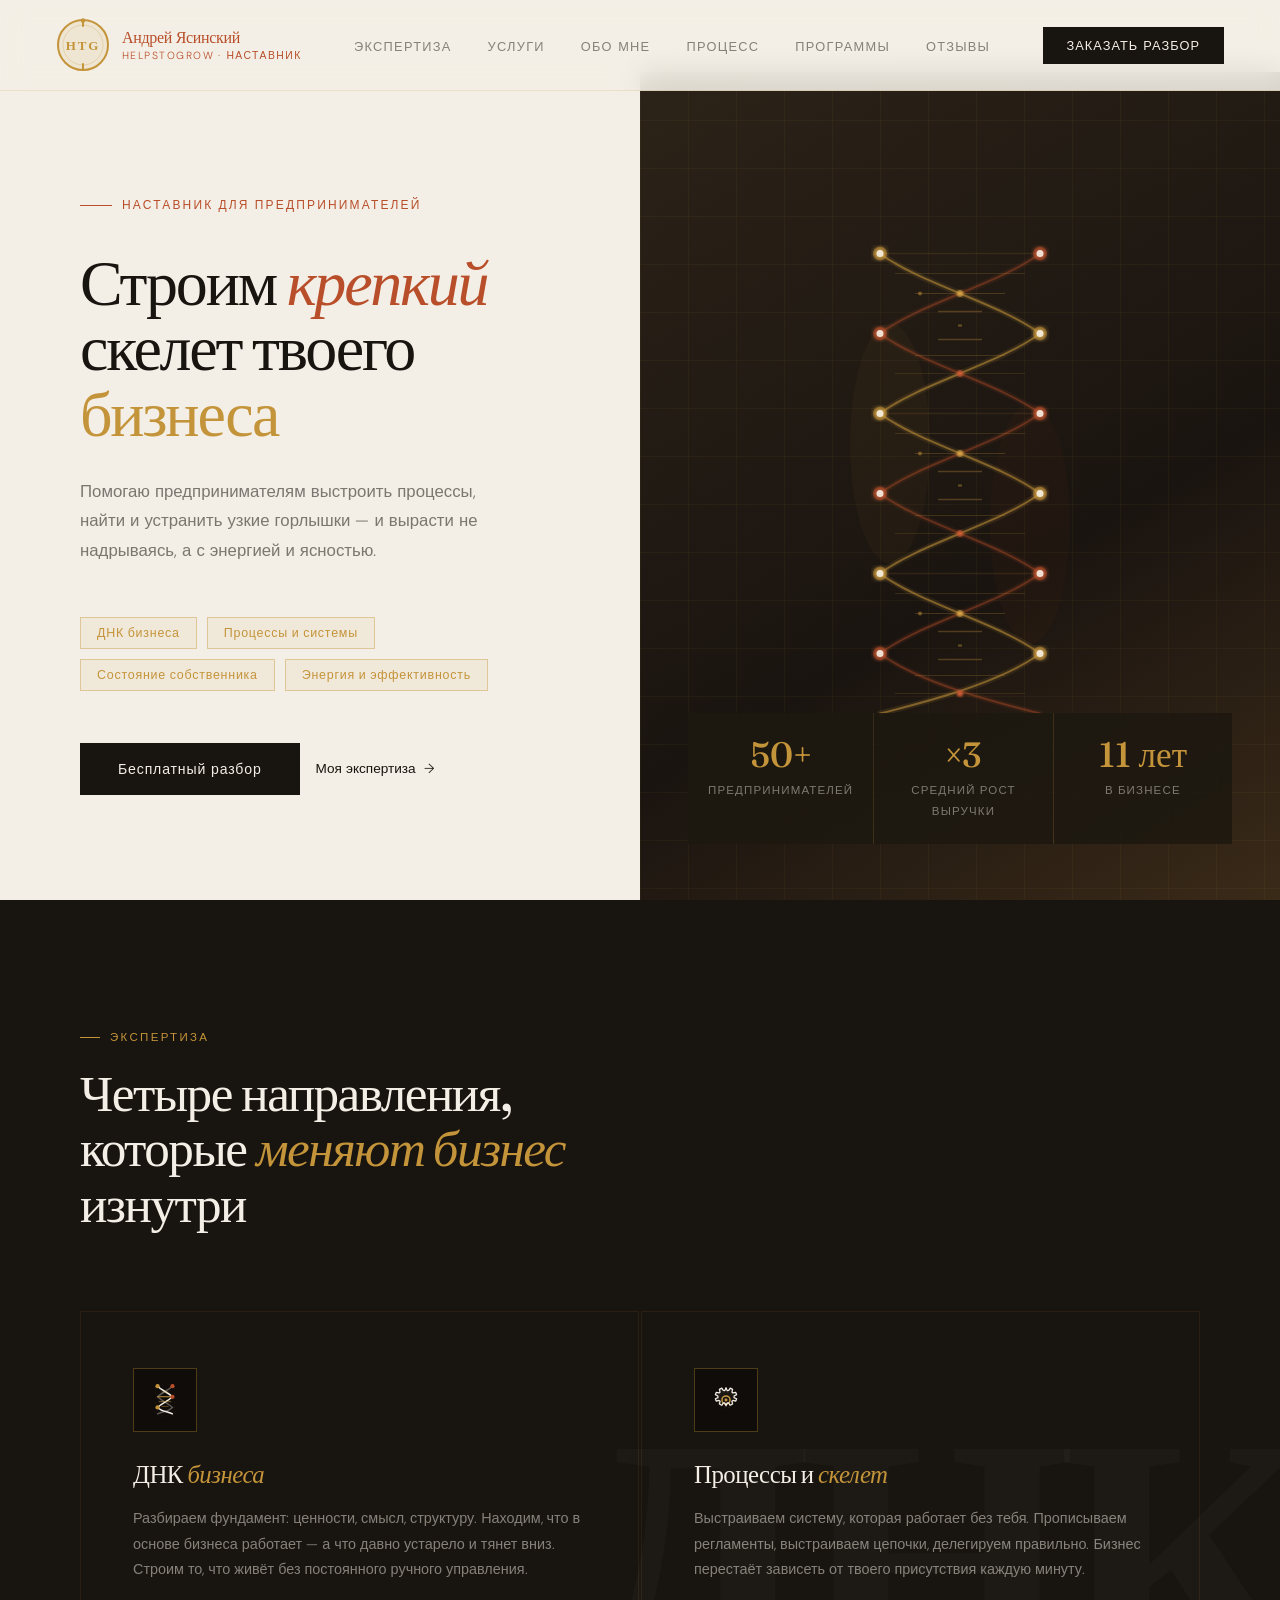
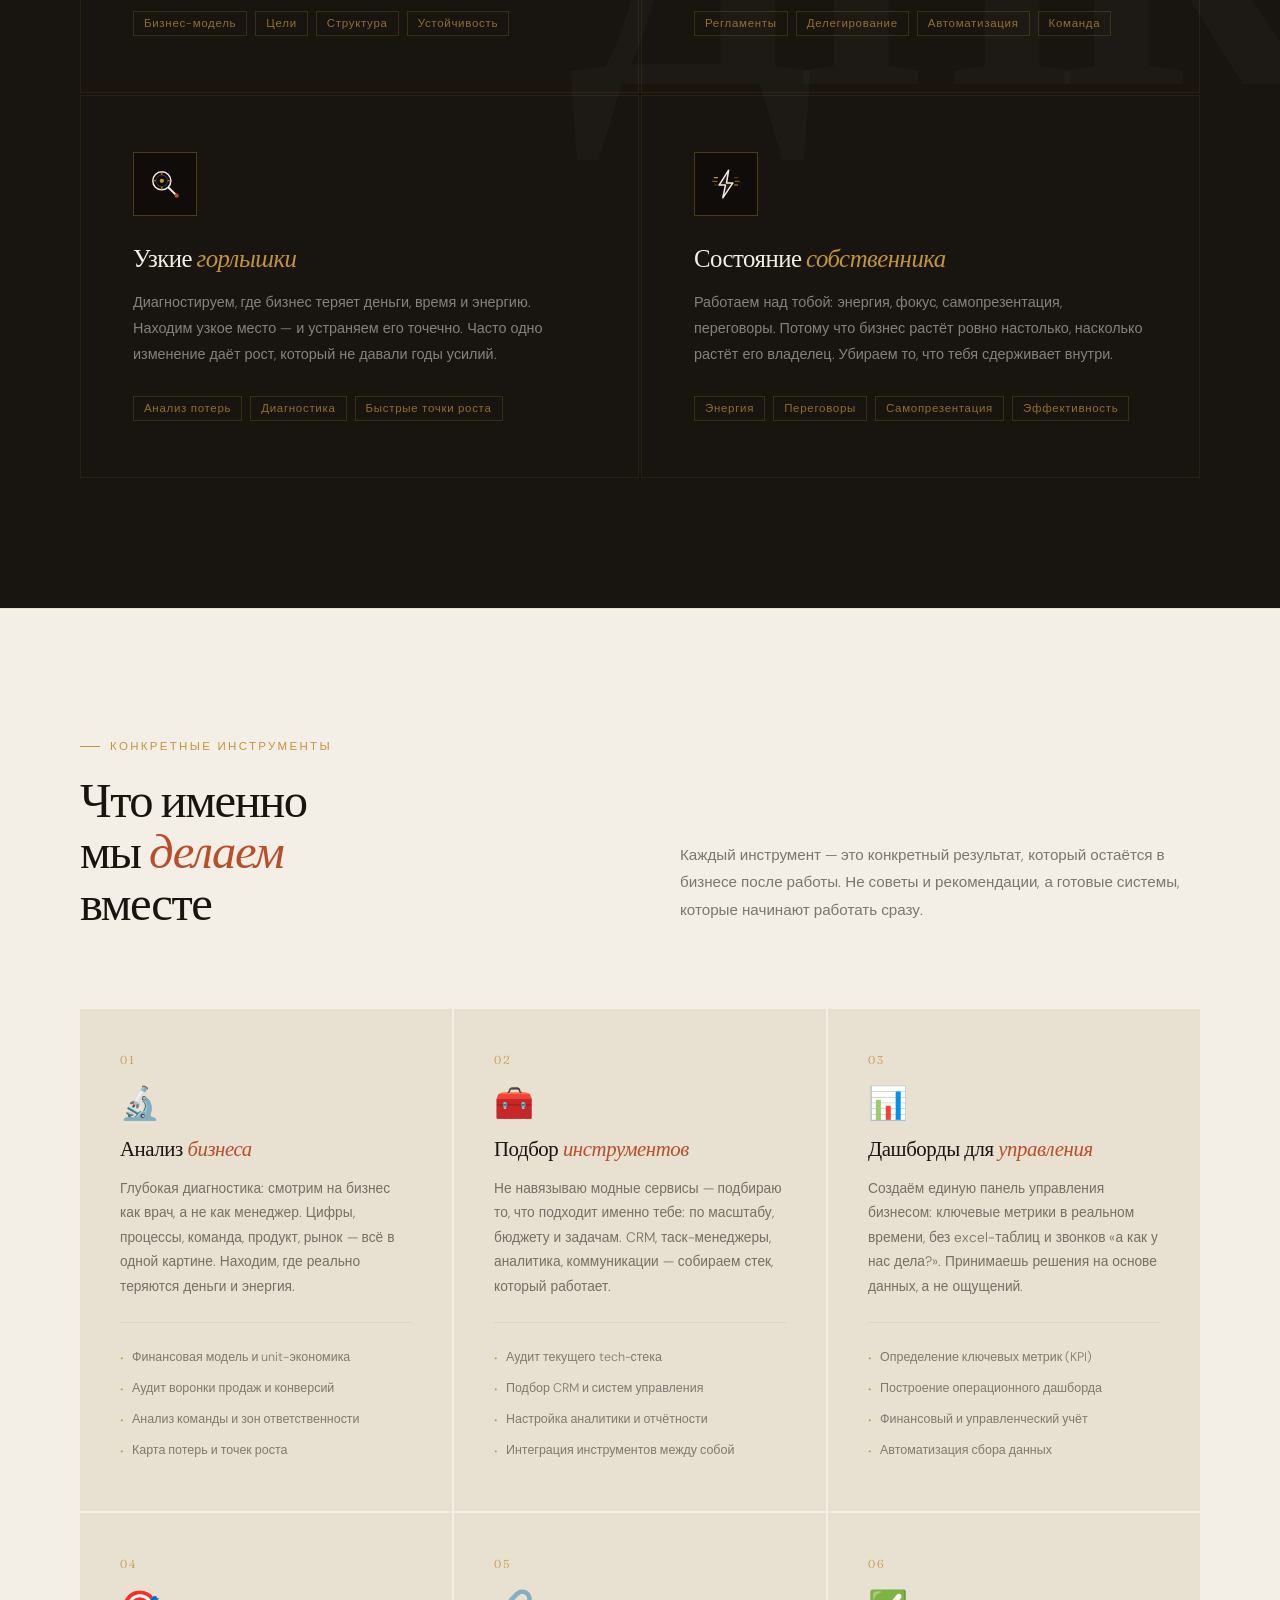
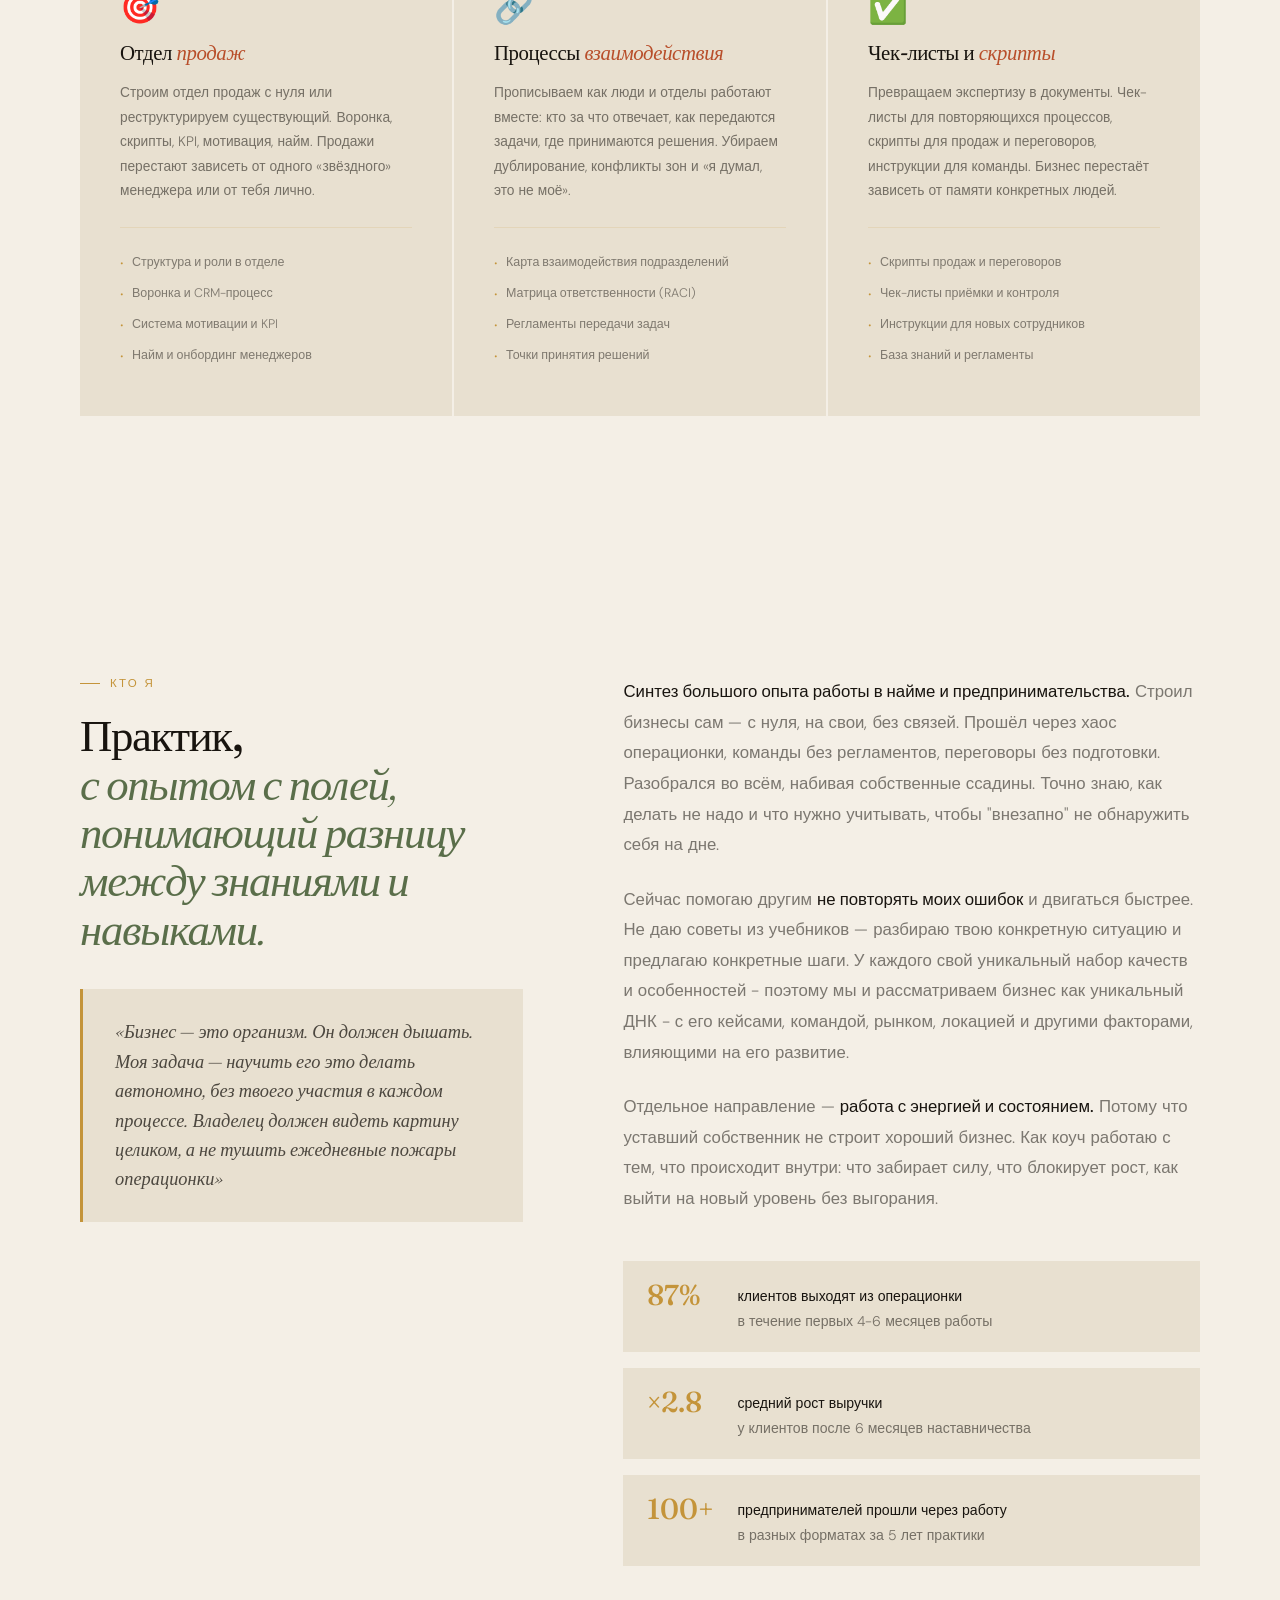
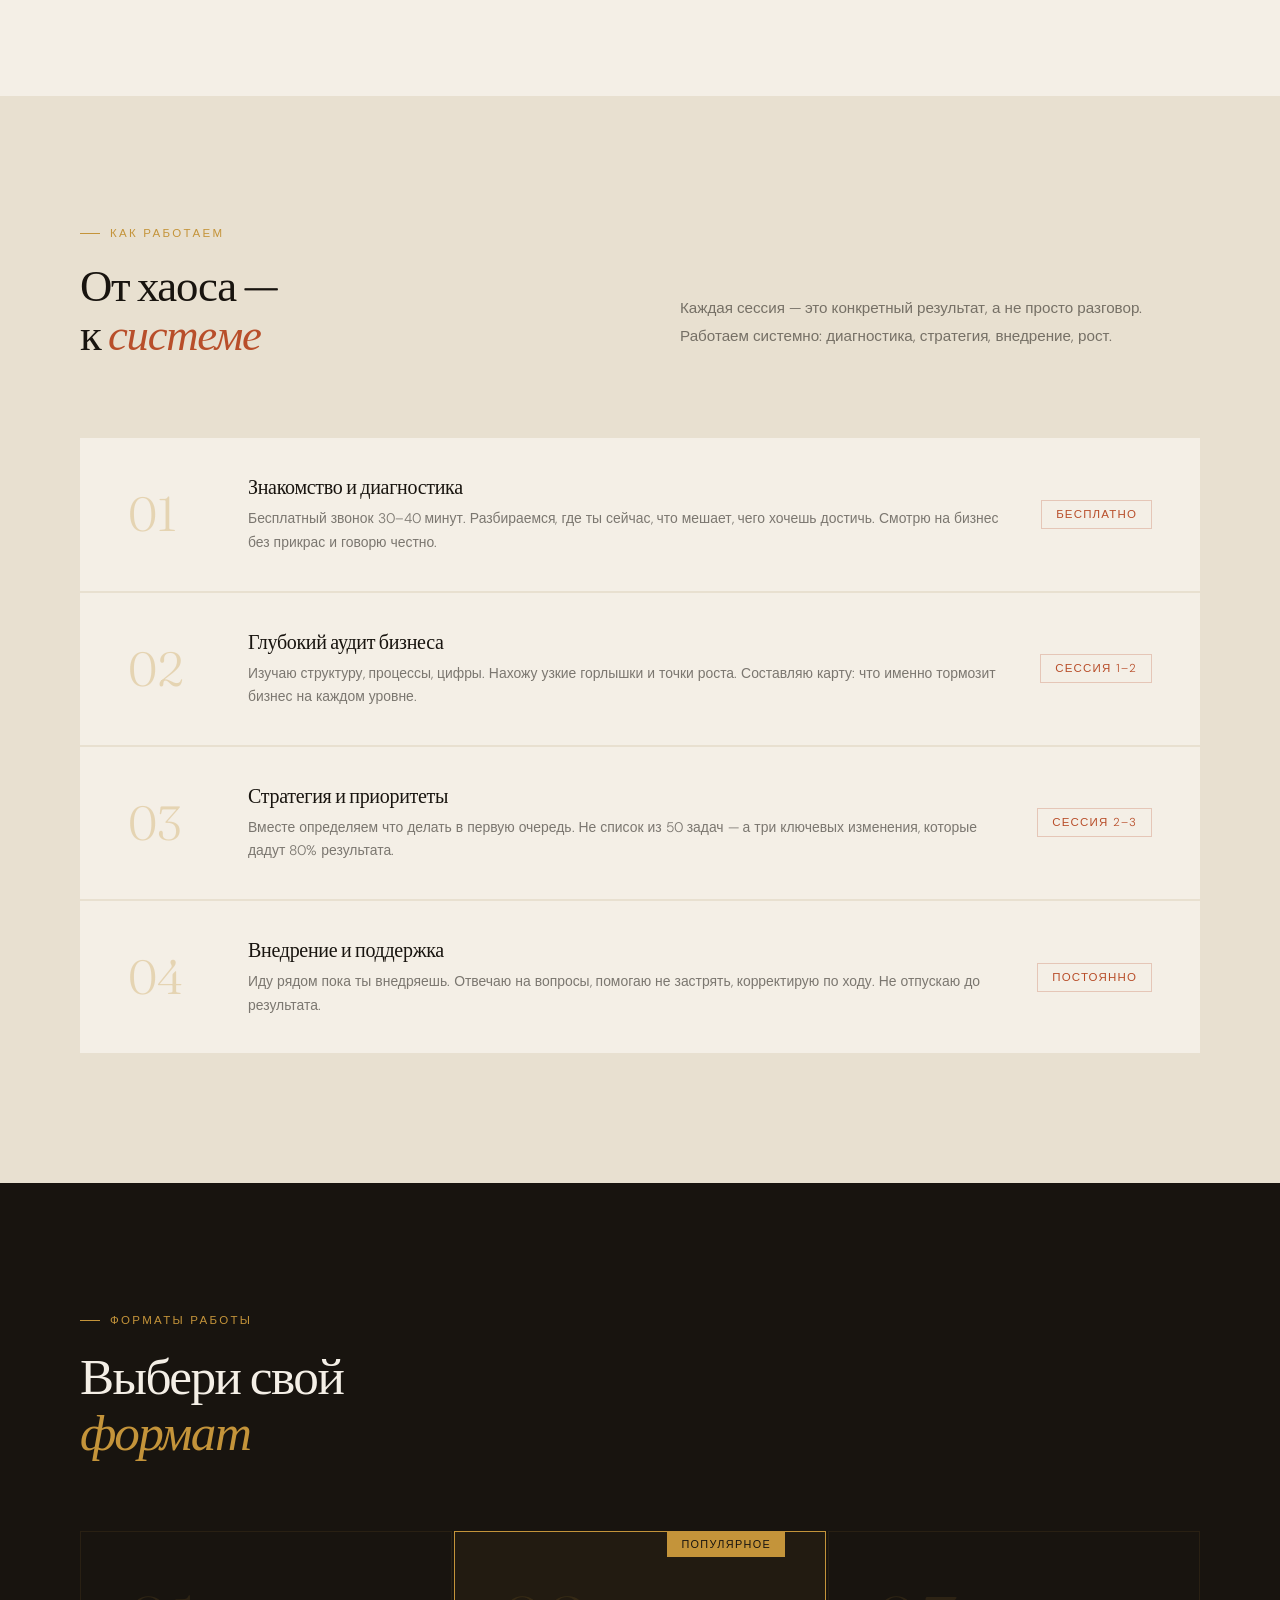
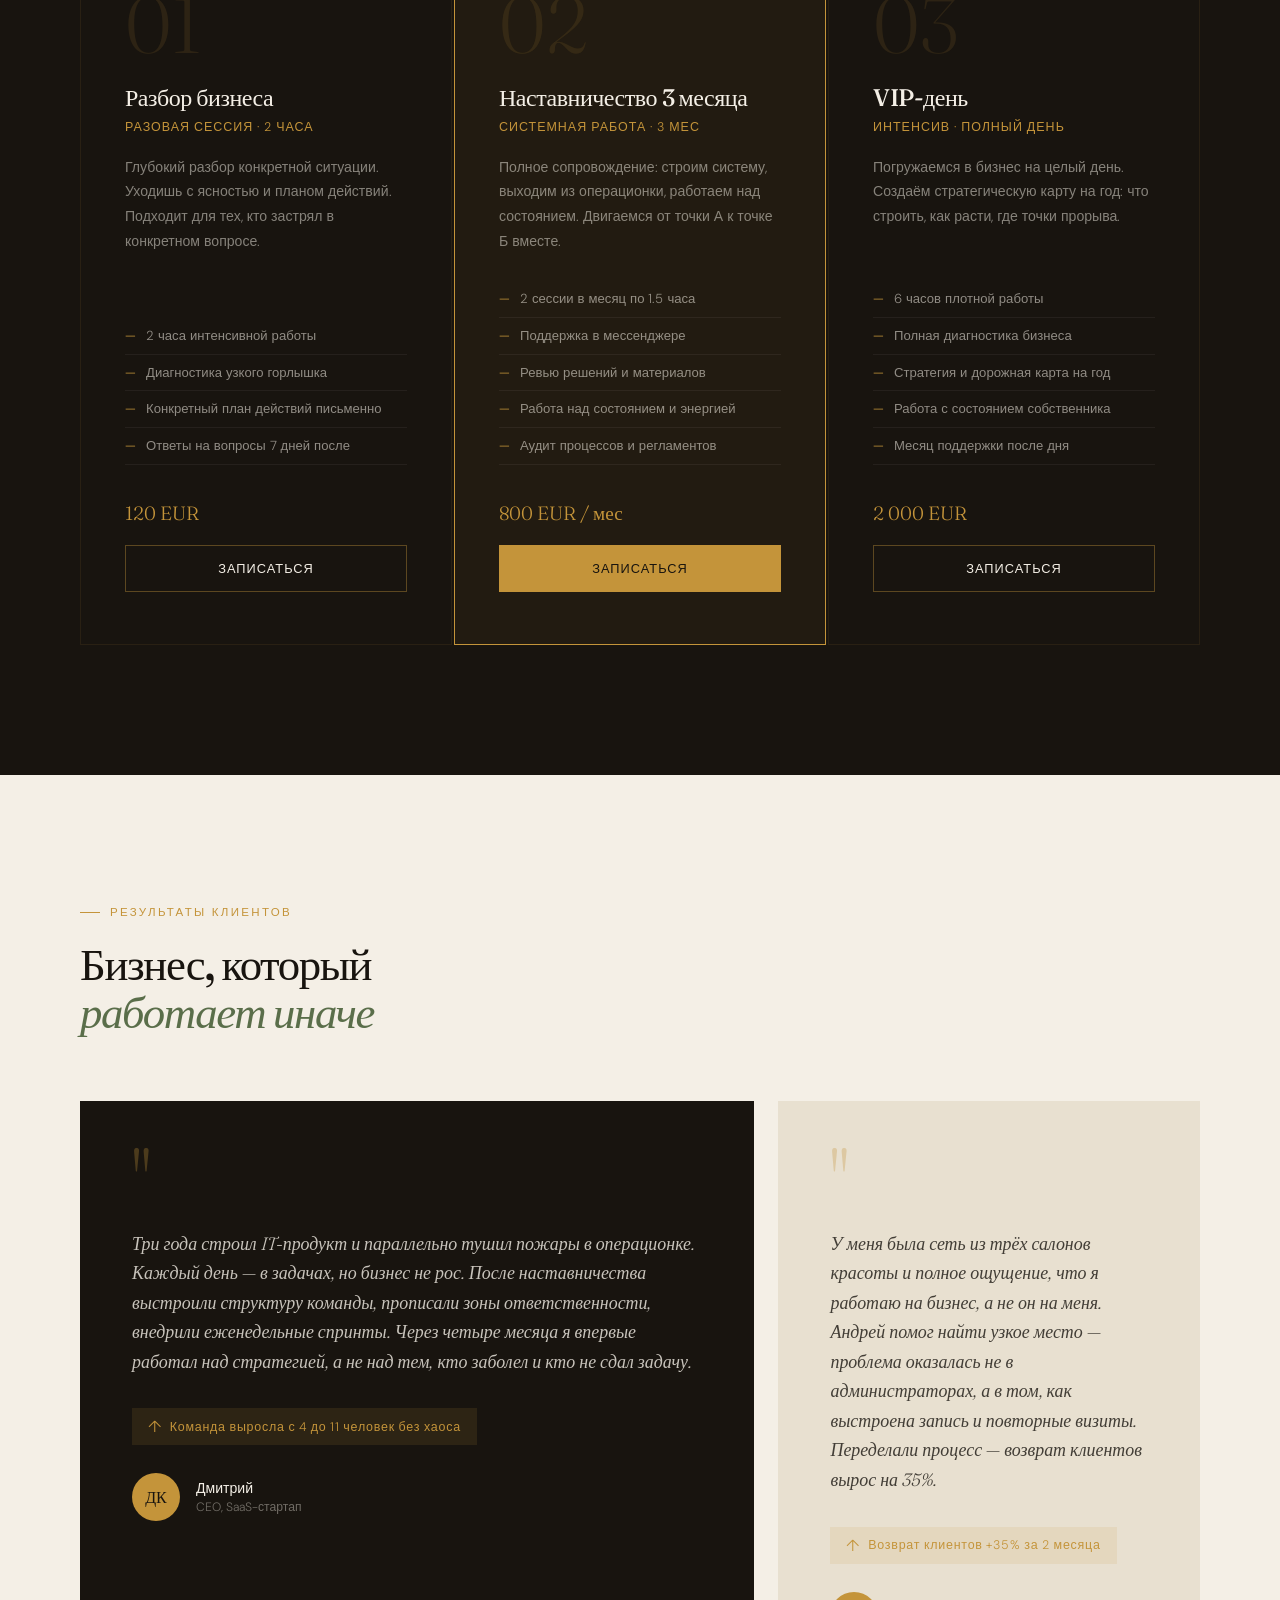
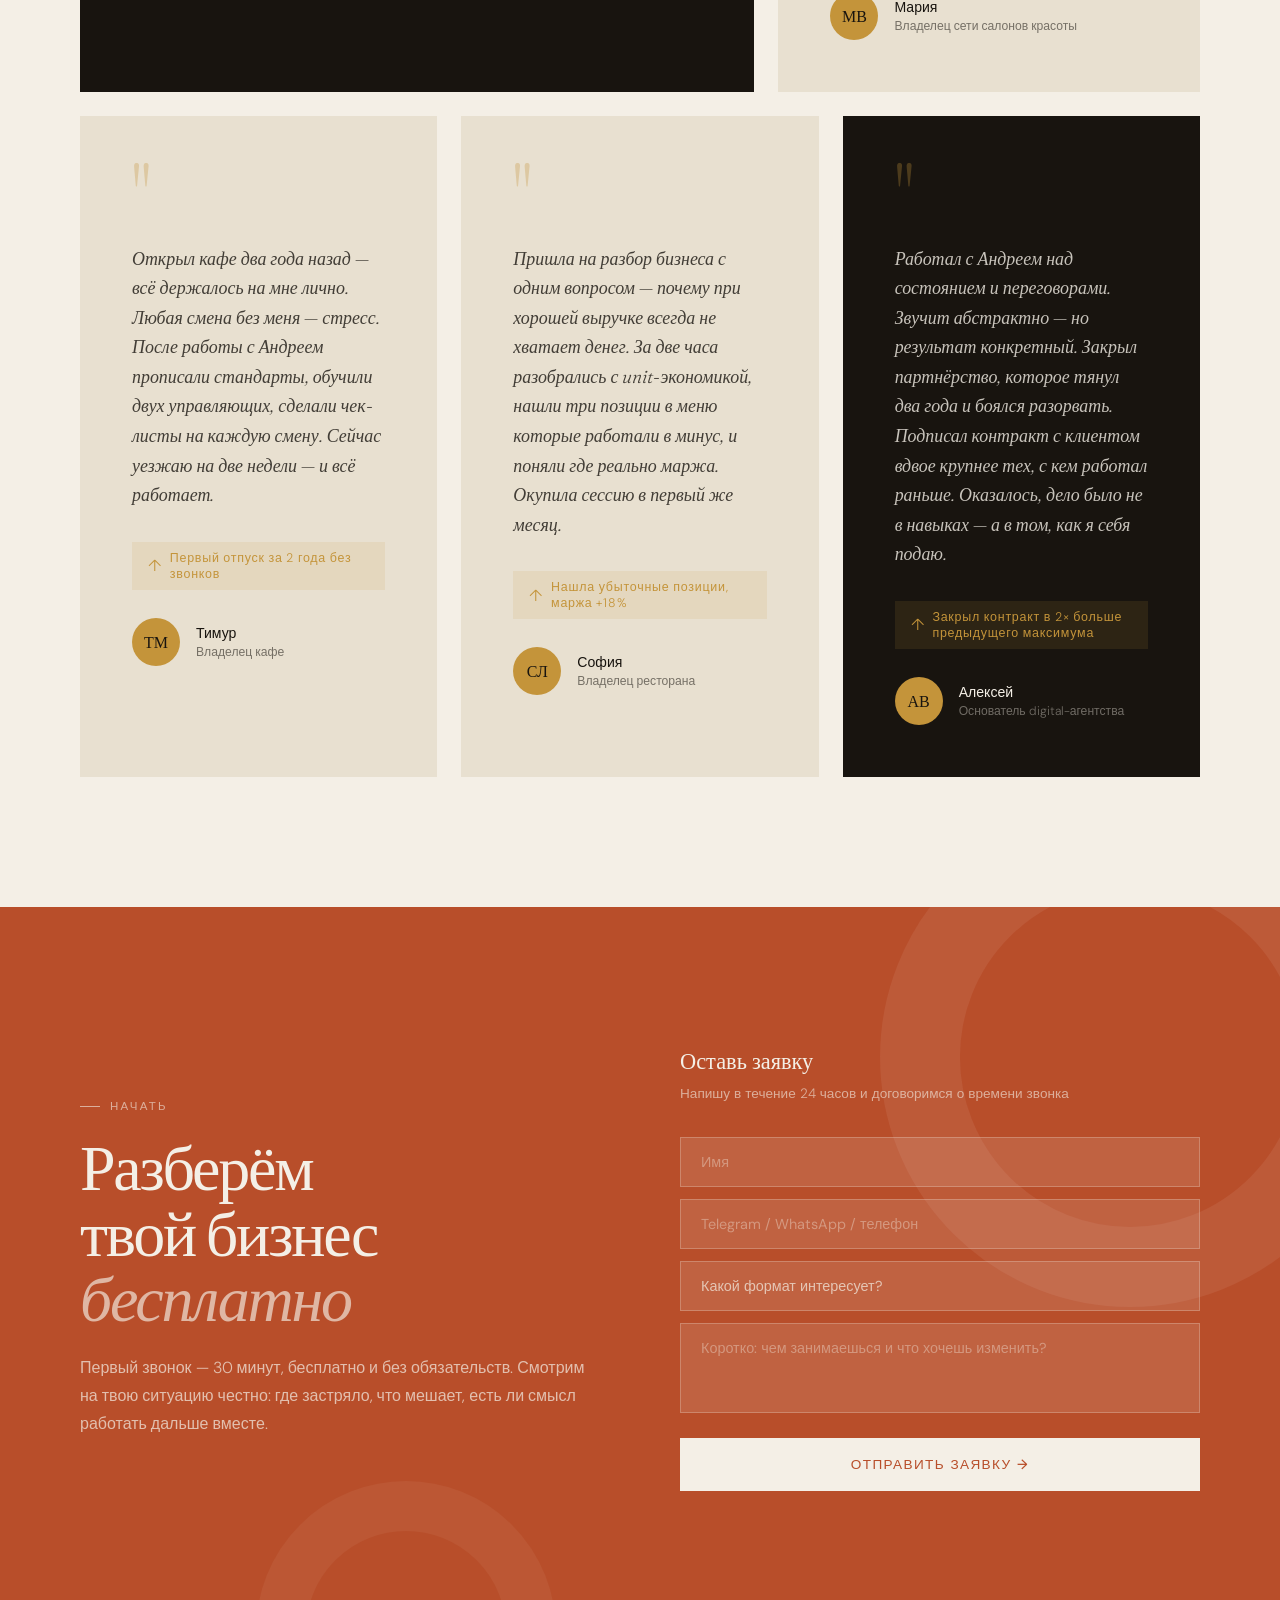
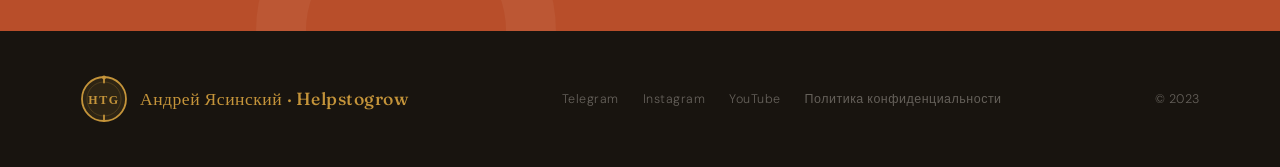
==== index.html @ fee3855d "Update index.html" ====
<!DOCTYPE html>
<html lang="ru"><head><meta http-equiv="Content-Type" content="text/html; charset=UTF-8">

<meta name="viewport" content="width=device-width, initial-scale=1.0">
<link rel="icon" type="image/svg+xml" href="favicon.svg">
<link rel="apple-touch-icon" href="favicon.svg">
<title>Движок Твоего Бизнеса — Наставник для предпринимателей</title>
<link href="https://fonts.googleapis.com/css2?family=Fraunces:ital,opsz,wght@0,9..144,300;0,9..144,500;0,9..144,700;1,9..144,300;1,9..144,500&family=DM+Sans:ital,wght@0,300;0,400;0,500;1,300&display=swap" rel="stylesheet">
<style>
  *, *::before, *::after { box-sizing: border-box; margin: 0; padding: 0; }

  :root {
    --cream: #F4EFE6;
    --ink: #18140F;
    --gold: #C4943A;
    --ember: #B84E2A;
    --moss: #5A6E4A;
    --sand: #E8E0D0;
    --fog: rgba(24,20,15,0.55);
  }

  html { scroll-behavior: smooth; }
  body {
    background: var(--cream);
    color: var(--ink);
    font-family: 'DM Sans', sans-serif;
    font-weight: 300;
    overflow-x: hidden;
  }

  /* ─── NAV ─── */
  nav {
    position: fixed; top: 0; left: 0; right: 0; z-index: 100;
    padding: 18px 56px;
    display: flex; justify-content: space-between; align-items: center;
    background: rgba(244,239,230,0.88);
    backdrop-filter: blur(14px);
    border-bottom: 1px solid rgba(196,148,58,0.18);
  }
  .nav-logo {
    font-family: 'Fraunces', serif;
    font-size: 1.05rem; font-weight: 500; letter-spacing: -0.02em;
    color: var(--ink); text-decoration: none;
    display: inline-flex; align-items: center; gap: 12px;
    text-decoration: none;
  }
  .nav-logo span { color: var(--ember); }
  .nav-logo-icon {
    width: 54px; height: 54px; flex-shrink: 0;
    transition: transform 0.3s ease;
  }
  .nav-logo:hover .nav-logo-icon { transform: rotate(10deg); }
  .nav-logo-text { display: flex; flex-direction: column; gap: 6px; }
  .nav-logo-name {
    font-family: 'Fraunces', serif;
    font-size: 1rem; font-weight: 500; letter-spacing: -0.02em;
    color: var(--ink); line-height: 1;
  }
  .nav-logo-sub {
    font-size: 0.65rem; letter-spacing: 0.14em; text-transform: uppercase;
    color: var(--gold); line-height: 1; font-family: 'DM Sans', sans-serif;
    font-weight: 300;
  }
  .nav-links { display: flex; gap: 36px; list-style: none; }
  .nav-links a {
    font-size: 0.8rem; letter-spacing: 0.1em; text-transform: uppercase;
    color: var(--ink); text-decoration: none; opacity: 0.5; transition: opacity 0.25s;
  }
  .nav-links a:hover { opacity: 1; }
  .nav-cta {
    background: var(--ink); color: var(--cream);
    padding: 10px 24px; font-size: 0.8rem; letter-spacing: 0.08em;
    text-transform: uppercase; text-decoration: none;
    transition: background 0.3s;
  }
  .nav-cta:hover { background: var(--ember); }

  /* ─── HERO ─── */
  .hero {
    min-height: 100vh;
    display: grid; grid-template-columns: 1fr 1fr;
    padding-top: 72px; overflow: hidden;
  }
  .hero-left {
    padding: 100px 64px 80px 80px;
    display: flex; flex-direction: column; justify-content: center;
  }
  .hero-eyebrow {
    display: inline-flex; align-items: center; gap: 10px;
    font-size: 0.75rem; letter-spacing: 0.18em; text-transform: uppercase;
    color: var(--ember); margin-bottom: 36px;
    opacity: 0; animation: fadeUp 0.7s ease forwards 0.2s;
  }
  .hero-eyebrow::before { content:''; width:32px; height:1px; background:var(--ember); }

  .hero-h1 {
    font-family: 'Fraunces', serif;
    font-size: clamp(3.2rem, 5vw, 5.8rem);
    font-weight: 500; line-height: 1.02; letter-spacing: -0.035em;
    margin-bottom: 32px;
    opacity: 0; animation: fadeUp 0.8s ease forwards 0.35s;
  }
  .hero-h1 em { font-style: italic; font-weight: 300; color: var(--ember); }
  .hero-h1 .line-gold { color: var(--gold); }

  .hero-desc {
    font-size: 1.05rem; line-height: 1.75; color: var(--fog);
    max-width: 440px; margin-bottom: 52px;
    opacity: 0; animation: fadeUp 0.8s ease forwards 0.5s;
  }

  .hero-pills {
    display: flex; flex-wrap: wrap; gap: 10px; margin-bottom: 52px;
    opacity: 0; animation: fadeUp 0.8s ease forwards 0.6s;
  }
  .pill {
    padding: 7px 16px; border: 1px solid rgba(196,148,58,0.4);
    font-size: 0.78rem; letter-spacing: 0.06em; color: var(--gold);
    background: rgba(196,148,58,0.07);
  }

  .hero-btns {
    display: flex; gap: 16px; align-items: center;
    opacity: 0; animation: fadeUp 0.8s ease forwards 0.7s;
  }
  .btn-primary {
    background: var(--ink); color: var(--cream);
    padding: 17px 38px; border: none; text-decoration: none;
    font-family: 'DM Sans', sans-serif; font-size: 0.88rem; letter-spacing: 0.06em;
    cursor: pointer; transition: background 0.3s, transform 0.2s; display: inline-block;
  }
  .btn-primary:hover { background: var(--ember); transform: translateY(-2px); }
  .btn-text {
    color: var(--ink); font-size: 0.85rem; text-decoration: none;
    display: inline-flex; align-items: center; gap: 8px; transition: gap 0.3s;
  }
  .btn-text:hover { gap: 14px; }
  .btn-text::after { content: '→'; }

  .hero-right {
    position: relative; overflow: hidden;
    background: linear-gradient(150deg, #2C2318 0%, #1A1410 60%, #3A2A18 100%);
  }
  .hero-grid-overlay {
    position: absolute; inset: 0;
    background-image:
      linear-gradient(rgba(196,148,58,0.06) 1px, transparent 1px),
      linear-gradient(90deg, rgba(196,148,58,0.06) 1px, transparent 1px);
    background-size: 48px 48px;
  }
  .hero-dna {
    position: absolute; top: 50%; left: 50%;
    transform: translate(-50%, -50%);
    opacity: 0; animation: fadeIn 1.2s ease forwards 1s;
  }
  .hero-dna svg { width: 320px; height: 480px; }

  .hero-stats {
    position: absolute; bottom: 56px; left: 48px; right: 48px;
    display: grid; grid-template-columns: repeat(3, 1fr);
    gap: 1px; background: rgba(196,148,58,0.15);
    opacity: 0; animation: fadeUp 0.8s ease forwards 1.1s;
  }
  .hero-stat {
    background: rgba(24,20,15,0.85);
    padding: 24px 20px; text-align: center;
  }
  .hero-stat-num {
    font-family: 'Fraunces', serif;
    font-size: 2.2rem; font-weight: 500; color: var(--gold); line-height: 1;
    display: block; margin-bottom: 6px;
  }
  .hero-stat-label {
    font-size: 0.72rem; letter-spacing: 0.1em; text-transform: uppercase;
    color: rgba(244,239,230,0.45);
  }

  /* ─── SECTION HELPERS ─── */
  .section-label {
    font-size: 0.72rem; letter-spacing: 0.2em; text-transform: uppercase;
    color: var(--gold); margin-bottom: 20px;
    display: flex; align-items: center; gap: 10px;
  }
  .section-label::before { content:''; width:20px; height:1px; background:var(--gold); }

  .reveal {
    opacity: 0; transform: translateY(36px);
    transition: opacity 0.8s ease, transform 0.8s ease;
  }
  .reveal.visible { opacity: 1; transform: translateY(0); }

  /* ─── DNA PILLARS ─── */
  .pillars {
    padding: 130px 80px;
    background: var(--ink); color: var(--cream);
    position: relative; overflow: hidden;
  }
  .pillars::before {
    content: 'ДНК';
    position: absolute; right: -20px; top: 50%; transform: translateY(-50%);
    font-family: 'Fraunces', serif; font-size: 28vw; font-weight: 700;
    color: rgba(255,255,255,0.025); line-height: 1; pointer-events: none;
    letter-spacing: -0.05em;
  }

  .pillars-header { margin-bottom: 80px; }
  .pillars-header .section-label { color: var(--gold); }
  .pillars-header .section-label::before { background: var(--gold); }
  .pillars-title {
    font-family: 'Fraunces', serif;
    font-size: clamp(2.4rem, 4vw, 4rem);
    font-weight: 500; line-height: 1.08; letter-spacing: -0.03em;
    max-width: 700px;
  }
  .pillars-title em { font-style: italic; font-weight: 300; color: var(--gold); }

  .pillars-grid {
    display: grid; grid-template-columns: repeat(2, 1fr);
    gap: 2px; position: relative; z-index: 1;
  }

  .pillar {
    padding: 56px 52px;
    border: 1px solid rgba(196,148,58,0.1);
    position: relative; overflow: hidden;
    transition: border-color 0.4s;
    cursor: default;
  }
  .pillar::after {
    content: '';
    position: absolute; left: 0; top: 0; bottom: 0; width: 0;
    background: linear-gradient(180deg, var(--ember), transparent);
    opacity: 0.15;
    transition: width 0.5s ease;
  }
  .pillar:hover { border-color: rgba(196,148,58,0.35); }
  .pillar:hover::after { width: 3px; }

  .pillar-icon {
    width: 64px; height: 64px; margin-bottom: 28px;
    display: flex; align-items: center; justify-content: center;
    border: 1px solid rgba(196,148,58,0.35);
    background: rgba(10,8,5,0.6);
    position: relative; z-index: 1;
  }
  .pillar-icon svg { width: 34px; height: 34px; }
  .pillar h3 {
    font-family: 'Fraunces', serif;
    font-size: 1.55rem; font-weight: 500; letter-spacing: -0.02em;
    margin-bottom: 16px; line-height: 1.2;
    position: relative; z-index: 1;
  }
  .pillar h3 em { font-style: italic; font-weight: 300; color: var(--gold); }
  .pillar p {
    font-size: 0.9rem; line-height: 1.8;
    color: rgba(244,239,230,0.5);
    margin-bottom: 28px;
    position: relative; z-index: 1;
  }
  .pillar-tags {
    display: flex; flex-wrap: wrap; gap: 8px;
    position: relative; z-index: 1;
  }
  .pillar-tag {
    font-size: 0.72rem; letter-spacing: 0.06em;
    color: rgba(196,148,58,0.7);
    padding: 4px 10px;
    border: 1px solid rgba(196,148,58,0.2);
  }

  /* ─── SERVICES ─── */
  .services {
    padding: 130px 80px;
    background: var(--cream);
    border-top: 1px solid rgba(196,148,58,0.15);
  }
  .services-header {
    display: grid; grid-template-columns: 1fr 1fr; gap: 80px;
    align-items: end; margin-bottom: 80px;
  }
  .services-title {
    font-family: 'Fraunces', serif;
    font-size: clamp(2.4rem, 3.8vw, 4rem);
    font-weight: 500; line-height: 1.06; letter-spacing: -0.03em;
    margin-top: 16px;
  }
  .services-title em { font-style: italic; font-weight: 300; color: var(--ember); }
  .services-intro {
    font-size: 0.95rem; line-height: 1.82; color: var(--fog);
    padding-bottom: 4px;
  }

  .services-grid {
    display: grid;
    grid-template-columns: repeat(3, 1fr);
    gap: 2px;
  }

  .svc {
    background: var(--sand);
    padding: 44px 40px;
    position: relative; overflow: hidden;
    transition: background 0.35s, transform 0.3s;
    cursor: default;
    display: flex; flex-direction: column;
  }
  .svc::before {
    content: '';
    position: absolute; bottom: 0; left: 0; right: 0; height: 3px;
    background: linear-gradient(90deg, var(--gold), var(--ember));
    transform: scaleX(0); transform-origin: left;
    transition: transform 0.4s ease;
  }
  .svc:hover { background: #fff; transform: translateY(-3px); }
  .svc:hover::before { transform: scaleX(1); }

  .svc-num {
    font-family: 'Fraunces', serif;
    font-size: 0.72rem; letter-spacing: 0.2em; text-transform: uppercase;
    color: var(--gold); margin-bottom: 20px;
  }
  .svc-icon {
    font-size: 2rem; margin-bottom: 18px; display: block; line-height: 1;
  }
  .svc h3 {
    font-family: 'Fraunces', serif;
    font-size: 1.3rem; font-weight: 500; letter-spacing: -0.02em;
    line-height: 1.2; margin-bottom: 14px;
  }
  .svc h3 em { font-style: italic; font-weight: 300; color: var(--ember); }
  .svc p {
    font-size: 0.86rem; line-height: 1.78; color: var(--fog);
    margin-bottom: 24px; flex-grow: 1;
  }
  .svc-list {
    list-style: none; margin-top: auto;
    padding-top: 20px; border-top: 1px solid rgba(196,148,58,0.15);
  }
  .svc-list li {
    font-size: 0.78rem; line-height: 1.5; color: rgba(24,20,15,0.5);
    padding: 5px 0;
    display: flex; align-items: flex-start; gap: 8px;
  }
  .svc-list li::before { content: '·'; color: var(--gold); font-size: 1.2rem; line-height: 1.1; flex-shrink: 0; }

  /* ─── ABOUT ─── */
  .about {
    padding: 130px 80px;
    display: grid; grid-template-columns: 1fr 1.3fr; gap: 100px;
    align-items: start;
  }
  .about-sticky {
    position: sticky; top: 110px;
  }
  .about-title {
    font-family: 'Fraunces', serif;
    font-size: clamp(2.4rem, 3.5vw, 3.6rem);
    font-weight: 500; line-height: 1.08; letter-spacing: -0.03em;
    margin-top: 16px; margin-bottom: 36px;
  }
  .about-title em { font-style: italic; font-weight: 300; color: var(--moss); }

  .about-quote {
    padding: 28px 32px;
    border-left: 3px solid var(--gold);
    background: var(--sand);
    font-family: 'Fraunces', serif;
    font-size: 1.15rem; font-style: italic; font-weight: 300;
    line-height: 1.6; color: rgba(24,20,15,0.75);
  }

  .about-body p {
    font-size: 1.05rem; line-height: 1.82; color: var(--fog);
    margin-bottom: 24px;
  }
  .about-body p strong { color: var(--ink); font-weight: 500; }

  .about-wins {
    margin-top: 48px; display: flex; flex-direction: column; gap: 16px;
  }
  .win-row {
    display: flex; align-items: flex-start; gap: 20px;
    padding: 20px 24px; background: var(--sand);
    transition: transform 0.3s;
  }
  .win-row:hover { transform: translateX(8px); }
  .win-num {
    font-family: 'Fraunces', serif;
    font-size: 1.8rem; font-weight: 500; color: var(--gold);
    line-height: 1; flex-shrink: 0; width: 70px;
  }
  .win-text { font-size: 0.88rem; line-height: 1.6; color: var(--fog); padding-top: 4px; }
  .win-text strong { color: var(--ink); font-weight: 500; display: block; margin-bottom: 2px; }

  /* ─── PROCESS ─── */
  .process {
    padding: 130px 80px;
    background: var(--sand);
  }
  .process-header {
    display: grid; grid-template-columns: 1fr 1fr; gap: 80px;
    margin-bottom: 80px; align-items: end;
  }
  .process-title {
    font-family: 'Fraunces', serif;
    font-size: clamp(2.4rem, 3.5vw, 3.8rem);
    font-weight: 500; line-height: 1.08; letter-spacing: -0.03em;
    margin-top: 16px;
  }
  .process-title em { font-style: italic; font-weight: 300; color: var(--ember); }
  .process-intro {
    font-size: 0.95rem; line-height: 1.8; color: var(--fog);
    padding-bottom: 8px;
  }

  .process-steps { display: flex; flex-direction: column; gap: 2px; }
  .process-step {
    display: grid; grid-template-columns: 80px 1fr auto;
    align-items: center; gap: 40px;
    padding: 36px 48px; background: var(--cream);
    transition: background 0.3s;
    cursor: default;
  }
  .process-step:hover { background: #fff; }
  .step-n {
    font-family: 'Fraunces', serif;
    font-size: 3rem; font-weight: 300; color: rgba(196,148,58,0.3);
    line-height: 1;
  }
  .step-body h4 {
    font-family: 'Fraunces', serif;
    font-size: 1.25rem; font-weight: 500; letter-spacing: -0.015em;
    margin-bottom: 8px;
  }
  .step-body p { font-size: 0.87rem; line-height: 1.7; color: var(--fog); }
  .step-tag {
    font-size: 0.72rem; letter-spacing: 0.1em; text-transform: uppercase;
    color: var(--ember); white-space: nowrap;
    padding: 6px 14px; border: 1px solid rgba(184,78,42,0.25);
  }

  /* ─── PROGRAMS ─── */
  .programs {
    padding: 130px 80px;
    background: var(--ink); color: var(--cream);
  }
  .programs-header { margin-bottom: 72px; }
  .programs-header .section-label { color: var(--gold); }
  .programs-header .section-label::before { background: var(--gold); }
  .programs-title {
    font-family: 'Fraunces', serif;
    font-size: clamp(2.4rem, 4vw, 4rem);
    font-weight: 500; line-height: 1.08; letter-spacing: -0.03em;
  }
  .programs-title em { font-style: italic; font-weight: 300; color: var(--gold); }

  .programs-grid {
    display: grid; grid-template-columns: repeat(3, 1fr); gap: 2px;
  }
  .prog-card {
    padding: 52px 44px;
    border: 1px solid rgba(196,148,58,0.1);
    display: flex; flex-direction: column;
    transition: border-color 0.3s, background 0.3s;
    cursor: default;
  }
  .prog-card:hover {
    border-color: rgba(196,148,58,0.3);
    background: rgba(255,255,255,0.02);
  }
  .prog-card.featured {
    border-color: var(--gold);
    background: rgba(196,148,58,0.06);
    position: relative;
  }
  .prog-badge {
    position: absolute; top: -1px; right: 40px;
    background: var(--gold); color: var(--ink);
    font-size: 0.68rem; letter-spacing: 0.12em; text-transform: uppercase;
    padding: 6px 14px; font-weight: 500;
  }
  .prog-num {
    font-family: 'Fraunces', serif;
    font-size: 5rem; font-weight: 300;
    color: rgba(196,148,58,0.12); line-height: 1;
    margin-bottom: 20px;
  }
  .prog-card h3 {
    font-family: 'Fraunces', serif;
    font-size: 1.5rem; font-weight: 500; letter-spacing: -0.02em;
    line-height: 1.2; margin-bottom: 6px;
  }
  .prog-format {
    font-size: 0.78rem; letter-spacing: 0.08em; text-transform: uppercase;
    color: var(--gold); margin-bottom: 20px;
  }
  .prog-desc {
    font-size: 0.88rem; line-height: 1.75;
    color: rgba(244,239,230,0.5); margin-bottom: 28px; flex-grow: 1;
  }
  .prog-list {
    list-style: none; margin-bottom: 36px;
  }
  .prog-list li {
    font-size: 0.82rem; line-height: 1.5;
    color: rgba(244,239,230,0.55);
    padding: 8px 0; border-bottom: 1px solid rgba(244,239,230,0.06);
    display: flex; gap: 10px; align-items: flex-start;
  }
  .prog-list li::before { content: '—'; color: var(--gold); flex-shrink: 0; }
  .prog-price {
    font-family: 'Fraunces', serif;
    font-size: 1.2rem; color: var(--gold); margin-bottom: 20px;
  }
  .prog-cta {
    display: inline-block; text-align: center;
    padding: 14px; border: 1px solid rgba(196,148,58,0.4);
    font-size: 0.8rem; letter-spacing: 0.08em; text-transform: uppercase;
    color: var(--cream); text-decoration: none;
    transition: background 0.3s, border-color 0.3s;
  }
  .prog-cta:hover { background: var(--ember); border-color: var(--ember); }
  .prog-card.featured .prog-cta {
    background: var(--gold); border-color: var(--gold); color: var(--ink);
  }
  .prog-card.featured .prog-cta:hover { background: var(--ember); border-color: var(--ember); color: var(--cream); }

  /* ─── TESTIMONIALS ─── */
  .testimonials { padding: 130px 80px; }
  .testi-header { margin-bottom: 64px; }
  .testi-title {
    font-family: 'Fraunces', serif;
    font-size: clamp(2.4rem, 3.5vw, 3.6rem);
    font-weight: 500; line-height: 1.08; letter-spacing: -0.03em;
    margin-top: 16px;
  }
  .testi-title em { font-style: italic; font-weight: 300; color: var(--moss); }

  .testi-grid {
    display: grid; grid-template-columns: 1.6fr 1fr; gap: 24px;
    margin-bottom: 24px;
  }
  .testi-grid-bottom {
    display: grid; grid-template-columns: repeat(3, 1fr); gap: 24px;
  }
  .testi-card {
    padding: 52px; background: var(--sand);
    transition: transform 0.3s;
  }
  .testi-card:hover { transform: translateY(-4px); }
  .testi-card.dark { background: var(--ink); color: var(--cream); }

  .testi-mark {
    font-family: 'Fraunces', serif; font-size: 5rem;
    line-height: 0.7; color: var(--gold); opacity: 0.3;
    display: block; margin-bottom: 20px;
  }
  .testi-text {
    font-family: 'Fraunces', serif;
    font-size: 1.12rem; font-weight: 300; font-style: italic;
    line-height: 1.65; margin-bottom: 32px;
    color: rgba(24,20,15,0.8);
  }
  .testi-card.dark .testi-text { color: rgba(244,239,230,0.8); }

  .testi-result {
    display: inline-flex; align-items: center; gap: 8px;
    background: rgba(196,148,58,0.12); padding: 8px 16px;
    font-size: 0.78rem; letter-spacing: 0.06em; color: var(--gold);
    margin-bottom: 28px;
  }
  .testi-result::before { content: '↑'; font-size: 1rem; }

  .testi-author { display: flex; align-items: center; gap: 16px; }
  .testi-av {
    width: 48px; height: 48px; border-radius: 50%;
    background: var(--gold); display: flex; align-items: center; justify-content: center;
    font-family: 'Fraunces', serif; font-size: 1rem; font-weight: 500;
    color: var(--ink); flex-shrink: 0;
  }
  .testi-name { font-size: 0.88rem; font-weight: 500; }
  .testi-role { font-size: 0.76rem; color: var(--fog); margin-top: 2px; }
  .testi-card.dark .testi-role { color: rgba(244,239,230,0.4); }

  .testi-col { display: flex; flex-direction: column; gap: 24px; }

  /* ─── CTA ─── */
  .cta {
    padding: 140px 80px;
    background: var(--ember); color: var(--cream);
    display: grid; grid-template-columns: 1fr 1fr; gap: 80px; align-items: center;
    position: relative; overflow: hidden;
  }
  .cta::before {
    content: '';
    position: absolute; right: -100px; top: -100px;
    width: 500px; height: 500px;
    border: 80px solid rgba(244,239,230,0.07); border-radius: 50%;
  }
  .cta::after {
    content: '';
    position: absolute; left: 20%; bottom: -150px;
    width: 300px; height: 300px;
    border: 50px solid rgba(244,239,230,0.05); border-radius: 50%;
  }
  .cta-left { position: relative; z-index: 1; }
  .cta .section-label { color: rgba(244,239,230,0.6); }
  .cta .section-label::before { background: rgba(244,239,230,0.6); }
  .cta-title {
    font-family: 'Fraunces', serif;
    font-size: clamp(3rem, 5vw, 5.5rem);
    font-weight: 500; line-height: 1.02; letter-spacing: -0.035em;
    margin: 16px 0 24px;
  }
  .cta-title em { font-style: italic; font-weight: 300; opacity: 0.65; }
  .cta-sub { font-size: 1rem; line-height: 1.75; opacity: 0.7; }

  .cta-right { position: relative; z-index: 1; }
  .cta-right h3 {
    font-family: 'Fraunces', serif;
    font-size: 1.4rem; font-weight: 500; margin-bottom: 8px;
  }
  .cta-right p { font-size: 0.85rem; opacity: 0.6; margin-bottom: 32px; line-height: 1.6; }

  .form-field { margin-bottom: 12px; }
  .form-field input, .form-field select, .form-field textarea {
    width: 100%;
    background: rgba(244,239,230,0.12); border: 1px solid rgba(244,239,230,0.25);
    color: var(--cream); font-family: 'DM Sans', sans-serif; font-size: 0.9rem;
    padding: 15px 20px; outline: none; appearance: none;
    transition: border 0.3s, background 0.3s;
  }
  .form-field input::placeholder, .form-field textarea::placeholder { color: rgba(244,239,230,0.38); }
  .form-field input:focus, .form-field textarea:focus {
    background: rgba(244,239,230,0.18); border-color: rgba(244,239,230,0.55);
  }
  .form-field select { color: rgba(244,239,230,0.7); cursor: pointer; }
  .form-field select option { background: var(--ink); color: var(--cream); }
  .form-field textarea { height: 90px; resize: none; }
  .btn-submit {
    width: 100%; background: var(--cream); color: var(--ember);
    border: none; padding: 18px; margin-top: 8px;
    font-family: 'DM Sans', sans-serif; font-size: 0.85rem; font-weight: 500;
    letter-spacing: 0.1em; text-transform: uppercase; cursor: pointer;
    transition: background 0.3s, color 0.3s, transform 0.2s;
  }
  .btn-submit:hover { background: var(--ink); color: var(--cream); transform: translateY(-2px); }

  /* ─── FOOTER ─── */
  footer {
    padding: 44px 80px;
    background: var(--ink); color: rgba(244,239,230,0.35);
    display: flex; justify-content: space-between; align-items: center;
    font-size: 0.78rem; letter-spacing: 0.04em;
  }
  .footer-logo {
    font-family: 'Fraunces', serif; font-size: 1.1rem; font-weight: 500;
    color: var(--cream); text-decoration: none;
    display: inline-flex; align-items: center; gap: 12px;
  }
  .footer-logo span { color: var(--gold); }
  .footer-logo-icon { width: 48px; height: 48px; flex-shrink: 0; }
  .footer-links { display: flex; gap: 24px; }
  .footer-links a { color: rgba(244,239,230,0.35); text-decoration: none; transition: color 0.3s; }
  .footer-links a:hover { color: var(--gold); }

  /* ─── ANIMATIONS ─── */
  @keyframes fadeUp {
    from { opacity: 0; transform: translateY(28px); }
    to { opacity: 1; transform: translateY(0); }
  }
  @keyframes fadeIn {
    from { opacity: 0; }
    to { opacity: 1; }
  }

  /* ─── MOBILE ─── */
  /* ─── BURGER MENU ─── */
  .burger {
    display: none;
    flex-direction: column; gap: 5px;
    cursor: pointer; padding: 4px; background: none; border: none;
  }
  .burger span {
    display: block; width: 24px; height: 2px;
    background: var(--ink); transition: all 0.3s ease;
    transform-origin: center;
  }
  .burger.open span:nth-child(1) { transform: translateY(7px) rotate(45deg); }
  .burger.open span:nth-child(2) { opacity: 0; }
  .burger.open span:nth-child(3) { transform: translateY(-7px) rotate(-45deg); }

  .mobile-menu {
    display: none;
    position: fixed; top: 60px; left: 0; right: 0; bottom: 0;
    background: rgba(244,239,230,0.98);
    backdrop-filter: blur(16px);
    z-index: 99;
    flex-direction: column;
    justify-content: center; align-items: center;
    gap: 8px;
    padding: 40px 24px;
  }
  .mobile-menu.open { display: flex; }
  .mobile-menu a {
    font-family: 'Fraunces', serif;
    font-size: clamp(1.8rem, 7vw, 2.4rem);
    font-weight: 500; letter-spacing: -0.02em;
    color: var(--ink); text-decoration: none;
    padding: 12px 0;
    transition: color 0.25s;
    text-align: center;
  }
  .mobile-menu a:hover { color: var(--ember); }
  .mobile-menu .mobile-cta {
    margin-top: 24px;
    background: var(--ink); color: var(--cream);
    padding: 16px 40px;
    font-family: 'DM Sans', sans-serif;
    font-size: 0.88rem; letter-spacing: 0.08em; text-transform: uppercase;
    font-weight: 400;
  }
  .mobile-menu .mobile-cta:hover { background: var(--ember); color: var(--cream); }

  /* ─── TABLET 960px ─── */
  @media (max-width: 960px) {
    nav { padding: 16px 24px; }
    .nav-links, .nav-cta { display: none; }
    .burger { display: flex; }

    .hero { grid-template-columns: 1fr; min-height: auto; }
    .hero-left { padding: 72px 24px 48px; }
    .hero-right { height: 420px; }
    .hero-dna { top: 44%; }
    .hero-stats { position: absolute; bottom: 0; left: 0; right: 0; grid-template-columns: repeat(3,1fr); }
    .hero-stat { padding: 16px 12px; }
    .hero-stat-num { font-size: 1.6rem; }
    .hero-stat-label { font-size: 0.65rem; }
    .hero-quote { bottom: 40px; left: 24px; right: 24px; padding: 20px 24px; }

    .pillars { padding: 80px 24px; }
    .pillars-grid { grid-template-columns: 1fr; }

    .services { padding: 80px 24px; }
    .services-header { grid-template-columns: 1fr; gap: 24px; }
    .services-grid { grid-template-columns: 1fr 1fr; }

    .about { grid-template-columns: 1fr; padding: 80px 24px; gap: 48px; }
    .about-sticky { position: static; }

    .process { padding: 80px 24px; }
    .process-header { grid-template-columns: 1fr; gap: 24px; }
    .process-step { grid-template-columns: 60px 1fr; padding: 28px 24px; }
    .step-tag { display: none; }

    .programs { padding: 80px 24px; }
    .programs-grid { grid-template-columns: 1fr; }

    .testimonials { padding: 80px 24px; }
    .testi-grid { grid-template-columns: 1fr; }
    .testi-grid-bottom { grid-template-columns: 1fr; }

    .cta { grid-template-columns: 1fr; padding: 80px 24px; gap: 48px; }
    footer { flex-direction: column; gap: 20px; padding: 36px 24px; text-align: center; }
    .footer-links { flex-wrap: wrap; justify-content: center; gap: 16px; }
  }

  /* ─── MOBILE 480px ─── */
  @media (max-width: 480px) {
    nav { padding: 14px 20px; }

    .hero-left { padding: 64px 20px 40px; }
    .hero-pills { gap: 8px; }
    .pill { font-size: 0.72rem; padding: 6px 12px; }
    .hero-btns { flex-direction: column; align-items: flex-start; gap: 16px; }
    .btn-primary { width: 100%; text-align: center; padding: 16px; }
    .hero-right {
      height: auto;
      display: flex;
      flex-direction: column;
      overflow: visible;
    }
    .hero-dna {
      position: relative;
      top: auto; left: auto;
      transform: none;
      display: flex; justify-content: center;
      padding: 32px 0 16px;
      opacity: 1; animation: none;
    }
    .hero-dna svg { width: 220px; height: 320px; }
    .hero-grid-overlay { display: none; }
    .hero-stats {
      position: relative;
      bottom: auto; left: auto; right: auto;
      grid-template-columns: repeat(3,1fr);
      opacity: 1; animation: none;
      background: rgba(196,148,58,0.15);
    }
    .hero-stat-num { font-size: 1.3rem; }
    .hero-stat { padding: 14px 8px; }
    .hero-stat-label { font-size: 0.6rem; }

    .pillars { padding: 64px 20px; }
    .pillar { padding: 36px 28px; }

    .services { padding: 64px 20px; }
    .services-grid { grid-template-columns: 1fr; }
    .svc { padding: 32px 24px; }

    .about { padding: 64px 20px; gap: 40px; }
    .about-quote { padding: 20px 20px; font-size: 1rem; }
    .win-row { padding: 16px 18px; gap: 14px; }
    .win-num { font-size: 1.4rem; width: 52px; }

    .process { padding: 64px 20px; }
    .process-step { grid-template-columns: 48px 1fr; gap: 16px; padding: 24px 20px; }
    .step-n { font-size: 2.2rem; }
    .step-body h4 { font-size: 1rem; }

    .programs { padding: 64px 20px; }
    .prog-card { padding: 36px 28px; }
    .prog-num { font-size: 3.5rem; }

    .testimonials { padding: 64px 20px; }
    .testi-card { padding: 36px 28px; }
    .testi-text { font-size: 1rem; }

    .cta { padding: 64px 20px; }
    .cta-title { font-size: 2.8rem; }
    .form-field input,
    .form-field select,
    .form-field textarea { font-size: 0.88rem; padding: 14px 16px; }
    .btn-submit { padding: 16px; font-size: 0.82rem; }

    footer { padding: 28px 20px; }
    .footer-links { gap: 12px; }
    .footer-links a { font-size: 0.76rem; }
  }
</style>
</head>
<body>

<!-- NAV -->
<nav>
  <a href="#" class="nav-logo">
    <svg class="nav-logo-icon" viewBox="0 0 54 54" fill="none" xmlns="http://www.w3.org/2000/svg">
      <circle cx="27" cy="27" r="25" fill="rgba(196,148,58,0.12)" stroke="#C4943A" stroke-width="2"/>
      <circle cx="27" cy="27" r="20" fill="none" stroke="rgba(196,148,58,0.3)" stroke-width="0.8"/>
      <line x1="27" y1="2" x2="27" y2="8" stroke="#C4943A" stroke-width="2" stroke-linecap="round"/>
      <line x1="27" y1="46" x2="27" y2="52" stroke="#C4943A" stroke-width="2" stroke-linecap="round"/>
      <circle cx="27" cy="2.5" r="2.2" fill="#C4943A"/>
      <text font-family="Georgia, serif" font-size="13" font-weight="700" fill="#C4943A" text-anchor="middle" x="27" y="32" letter-spacing="0.14em">HTG</text>
    </svg>
    <span class="nav-logo-text">
      <span class="nav-logo-name">Андрей Ясинский</span>
      <span class="nav-logo-sub">Helpstogrow · Наставник</span>
    </span>
  </a>
  <ul class="nav-links">
    <li><a href="#pillars">Экспертиза</a></li>
    <li><a href="#services">Услуги</a></li>
    <li><a href="#about">Обо мне</a></li>
    <li><a href="#process">Процесс</a></li>
    <li><a href="#programs">Программы</a></li>
    <li><a href="#reviews">Отзывы</a></li>
  </ul>
  <a href="#contact" class="nav-cta">Заказать разбор</a>
  <button class="burger" id="burger" aria-label="Меню">
    <span></span><span></span><span></span>
  </button>
</nav>

<!-- MOBILE MENU -->
<div class="mobile-menu" id="mobileMenu">
  <a href="#pillars" class="mobile-link">Экспертиза</a>
  <a href="#services" class="mobile-link">Услуги</a>
  <a href="#about" class="mobile-link">Обо мне</a>
  <a href="#process" class="mobile-link">Процесс</a>
  <a href="#programs" class="mobile-link">Программы</a>
  <a href="#reviews" class="mobile-link">Отзывы</a>
  <a href="#contact" class="mobile-cta mobile-link">Заказать разбор</a>
</div>

<!-- HERO -->
<section class="hero">
  <div class="hero-left">
    <span class="hero-eyebrow">Наставник для предпринимателей</span>
    <h1 class="hero-h1">
      Строим <em>крепкий</em><br>
      скелет твоего<br>
      <span class="line-gold">бизнеса</span>
    </h1>
    <p class="hero-desc">
      Помогаю предпринимателям выстроить процессы, найти и устранить узкие горлышки — и вырасти не надрываясь, а с энергией и ясностью.
    </p>
    <div class="hero-pills">
      <span class="pill">ДНК бизнеса</span>
      <span class="pill">Процессы и системы</span>
      <span class="pill">Состояние собственника</span>
      <span class="pill">Энергия и эффективность</span>
    </div>
    <div class="hero-btns">
      <a href="#contact" class="btn-primary">Бесплатный разбор</a>
      <a href="#pillars" class="btn-text">Моя экспертиза</a>
    </div>
  </div>
  <div class="hero-right">
    <div class="hero-grid-overlay"></div>
    <div class="hero-dna">
      <svg viewBox="0 0 300 480" fill="none" xmlns="http://www.w3.org/2000/svg">
        <defs>
          <radialGradient id="nodeGold" cx="50%" cy="50%" r="50%">
            <stop offset="0%" stop-color="rgba(220,170,80,0.95)"/>
            <stop offset="100%" stop-color="rgba(196,148,58,0.4)"/>
          </radialGradient>
          <radialGradient id="nodeEmber" cx="50%" cy="50%" r="50%">
            <stop offset="0%" stop-color="rgba(210,100,60,0.95)"/>
            <stop offset="100%" stop-color="rgba(184,78,42,0.4)"/>
          </radialGradient>
          <filter id="glow">
            <feGaussianBlur stdDeviation="2.5" result="blur"/>
            <feMerge><feMergeNode in="blur"/><feMergeNode in="SourceGraphic"/></feMerge>
          </filter>
          <filter id="softglow">
            <feGaussianBlur stdDeviation="1.5" result="blur"/>
            <feMerge><feMergeNode in="blur"/><feMergeNode in="SourceGraphic"/></feMerge>
          </filter>
        </defs>

        <!-- Background glow blobs -->
        <ellipse cx="80" cy="200" rx="40" ry="120" fill="rgba(196,148,58,0.04)"/>
        <ellipse cx="220" cy="280" rx="40" ry="120" fill="rgba(184,78,42,0.04)"/>

        <!-- Strand A — gold -->
        <path d="M70 10 C110 40, 190 60, 230 90 C190 120, 110 140, 70 170 C110 200, 190 220, 230 250 C190 280, 110 300, 70 330 C110 360, 190 380, 230 410 C190 440, 110 460, 70 470"
              stroke="rgba(196,148,58,0.55)" stroke-width="2" fill="none" stroke-linecap="round"/>
        <!-- Strand A shadow -->
        <path d="M70 10 C110 40, 190 60, 230 90 C190 120, 110 140, 70 170 C110 200, 190 220, 230 250 C190 280, 110 300, 70 330 C110 360, 190 380, 230 410 C190 440, 110 460, 70 470"
              stroke="rgba(196,148,58,0.12)" stroke-width="6" fill="none" stroke-linecap="round"/>

        <!-- Strand B — ember -->
        <path d="M230 10 C190 40, 110 60, 70 90 C110 120, 190 140, 230 170 C190 200, 110 220, 70 250 C110 280, 190 300, 230 330 C190 360, 110 380, 70 410 C110 440, 190 460, 230 470"
              stroke="rgba(184,78,42,0.4)" stroke-width="2" fill="none" stroke-linecap="round"/>
        <!-- Strand B shadow -->
        <path d="M230 10 C190 40, 110 60, 70 90 C110 120, 190 140, 230 170 C190 200, 110 220, 70 250 C110 280, 190 300, 230 330 C190 360, 110 380, 70 410 C110 440, 190 460, 230 470"
              stroke="rgba(184,78,42,0.1)" stroke-width="6" fill="none" stroke-linecap="round"/>

        <!-- Rungs — with varying opacity based on perspective -->
        <line x1="70" y1="10" x2="230" y2="10" stroke="rgba(196,148,58,0.12)" stroke-width="1.5"/>
        <line x1="85" y1="30" x2="215" y2="30" stroke="rgba(196,148,58,0.18)" stroke-width="1"/>
        <line x1="105" y1="50" x2="195" y2="50" stroke="rgba(196,148,58,0.25)" stroke-width="1"/>
        <line x1="128" y1="68" x2="172" y2="68" stroke="rgba(196,148,58,0.32)" stroke-width="1.5"/>
        <line x1="148" y1="82" x2="152" y2="82" stroke="rgba(196,148,58,0.45)" stroke-width="2"/>
        <line x1="128" y1="96" x2="172" y2="96" stroke="rgba(196,148,58,0.32)" stroke-width="1.5"/>
        <line x1="105" y1="112" x2="195" y2="112" stroke="rgba(196,148,58,0.22)" stroke-width="1"/>
        <line x1="85" y1="130" x2="215" y2="130" stroke="rgba(196,148,58,0.15)" stroke-width="1"/>
        <line x1="70" y1="170" x2="230" y2="170" stroke="rgba(196,148,58,0.12)" stroke-width="1.5"/>
        <line x1="85" y1="190" x2="215" y2="190" stroke="rgba(196,148,58,0.18)" stroke-width="1"/>
        <line x1="105" y1="210" x2="195" y2="210" stroke="rgba(196,148,58,0.25)" stroke-width="1"/>
        <line x1="128" y1="228" x2="172" y2="228" stroke="rgba(196,148,58,0.32)" stroke-width="1.5"/>
        <line x1="148" y1="242" x2="152" y2="242" stroke="rgba(196,148,58,0.45)" stroke-width="2"/>
        <line x1="128" y1="256" x2="172" y2="256" stroke="rgba(196,148,58,0.32)" stroke-width="1.5"/>
        <line x1="105" y1="272" x2="195" y2="272" stroke="rgba(196,148,58,0.22)" stroke-width="1"/>
        <line x1="85" y1="290" x2="215" y2="290" stroke="rgba(196,148,58,0.15)" stroke-width="1"/>
        <line x1="70" y1="330" x2="230" y2="330" stroke="rgba(196,148,58,0.12)" stroke-width="1.5"/>
        <line x1="85" y1="350" x2="215" y2="350" stroke="rgba(196,148,58,0.18)" stroke-width="1"/>
        <line x1="105" y1="370" x2="195" y2="370" stroke="rgba(196,148,58,0.25)" stroke-width="1"/>
        <line x1="128" y1="388" x2="172" y2="388" stroke="rgba(196,148,58,0.32)" stroke-width="1.5"/>
        <line x1="148" y1="402" x2="152" y2="402" stroke="rgba(196,148,58,0.45)" stroke-width="2"/>
        <line x1="128" y1="416" x2="172" y2="416" stroke="rgba(196,148,58,0.32)" stroke-width="1.5"/>
        <line x1="105" y1="432" x2="195" y2="432" stroke="rgba(196,148,58,0.22)" stroke-width="1"/>
        <line x1="85" y1="450" x2="215" y2="450" stroke="rgba(196,148,58,0.15)" stroke-width="1"/>

        <!-- Base pair dots on rungs -->
        <circle cx="110" cy="50" r="2" fill="rgba(196,148,58,0.5)"/>
        <circle cx="150" cy="50" r="2" fill="rgba(184,78,42,0.5)"/>
        <circle cx="110" cy="210" r="2" fill="rgba(196,148,58,0.5)"/>
        <circle cx="150" cy="210" r="2" fill="rgba(184,78,42,0.5)"/>
        <circle cx="110" cy="370" r="2" fill="rgba(196,148,58,0.5)"/>
        <circle cx="150" cy="370" r="2" fill="rgba(184,78,42,0.5)"/>

        <!-- Main nodes — strand A (gold) with glow -->
        <circle cx="70" cy="10" r="7" fill="url(#nodeGold)" filter="url(#glow)"/>
        <circle cx="70" cy="10" r="3.5" fill="rgba(244,239,230,0.9)"/>
        <circle cx="230" cy="90" r="7" fill="url(#nodeGold)" filter="url(#glow)"/>
        <circle cx="230" cy="90" r="3.5" fill="rgba(244,239,230,0.9)"/>
        <circle cx="70" cy="170" r="7" fill="url(#nodeGold)" filter="url(#glow)"/>
        <circle cx="70" cy="170" r="3.5" fill="rgba(244,239,230,0.9)"/>
        <circle cx="230" cy="250" r="7" fill="url(#nodeGold)" filter="url(#glow)"/>
        <circle cx="230" cy="250" r="3.5" fill="rgba(244,239,230,0.9)"/>
        <circle cx="70" cy="330" r="7" fill="url(#nodeGold)" filter="url(#glow)"/>
        <circle cx="70" cy="330" r="3.5" fill="rgba(244,239,230,0.9)"/>
        <circle cx="230" cy="410" r="7" fill="url(#nodeGold)" filter="url(#glow)"/>
        <circle cx="230" cy="410" r="3.5" fill="rgba(244,239,230,0.9)"/>

        <!-- Main nodes — strand B (ember) with glow -->
        <circle cx="230" cy="10" r="7" fill="url(#nodeEmber)" filter="url(#glow)"/>
        <circle cx="230" cy="10" r="3.5" fill="rgba(244,239,230,0.9)"/>
        <circle cx="70" cy="90" r="7" fill="url(#nodeEmber)" filter="url(#glow)"/>
        <circle cx="70" cy="90" r="3.5" fill="rgba(244,239,230,0.9)"/>
        <circle cx="230" cy="170" r="7" fill="url(#nodeEmber)" filter="url(#glow)"/>
        <circle cx="230" cy="170" r="3.5" fill="rgba(244,239,230,0.9)"/>
        <circle cx="70" cy="250" r="7" fill="url(#nodeEmber)" filter="url(#glow)"/>
        <circle cx="70" cy="250" r="3.5" fill="rgba(244,239,230,0.9)"/>
        <circle cx="230" cy="330" r="7" fill="url(#nodeEmber)" filter="url(#glow)"/>
        <circle cx="230" cy="330" r="3.5" fill="rgba(244,239,230,0.9)"/>
        <circle cx="70" cy="410" r="7" fill="url(#nodeEmber)" filter="url(#glow)"/>
        <circle cx="70" cy="410" r="3.5" fill="rgba(244,239,230,0.9)"/>

        <!-- Mid-strand small nodes -->
        <circle cx="150" cy="50" r="3.5" fill="url(#nodeGold)" filter="url(#softglow)"/>
        <circle cx="150" cy="130" r="3.5" fill="url(#nodeEmber)" filter="url(#softglow)"/>
        <circle cx="150" cy="210" r="3.5" fill="url(#nodeGold)" filter="url(#softglow)"/>
        <circle cx="150" cy="290" r="3.5" fill="url(#nodeEmber)" filter="url(#softglow)"/>
        <circle cx="150" cy="370" r="3.5" fill="url(#nodeGold)" filter="url(#softglow)"/>
        <circle cx="150" cy="450" r="3.5" fill="url(#nodeEmber)" filter="url(#softglow)"/>

        <!-- Animated pulse rings on key nodes -->
        <circle cx="230" cy="90" r="12" fill="none" stroke="rgba(196,148,58,0.15)" stroke-width="1">
          <animate attributeName="r" values="8;16;8" dur="3s" repeatCount="indefinite"/>
          <animate attributeName="opacity" values="0.3;0;0.3" dur="3s" repeatCount="indefinite"/>
        </circle>
        <circle cx="70" cy="250" r="12" fill="none" stroke="rgba(184,78,42,0.15)" stroke-width="1">
          <animate attributeName="r" values="8;16;8" dur="3.5s" repeatCount="indefinite"/>
          <animate attributeName="opacity" values="0.3;0;0.3" dur="3.5s" repeatCount="indefinite"/>
        </circle>
        <circle cx="230" cy="410" r="12" fill="none" stroke="rgba(196,148,58,0.15)" stroke-width="1">
          <animate attributeName="r" values="8;16;8" dur="4s" repeatCount="indefinite"/>
          <animate attributeName="opacity" values="0.3;0;0.3" dur="4s" repeatCount="indefinite"/>
        </circle>
      </svg>
    </div>
    <div class="hero-stats">
      <div class="hero-stat">
        <span class="hero-stat-num">50+</span>
        <span class="hero-stat-label">Предпринимателей</span>
      </div>
      <div class="hero-stat">
        <span class="hero-stat-num">×3</span>
        <span class="hero-stat-label">Средний рост выручки</span>
      </div>
      <div class="hero-stat">
        <span class="hero-stat-num">11 лет</span>
        <span class="hero-stat-label">В бизнесе</span>
      </div>
    </div>
  </div>
</section>

<!-- PILLARS -->
<section class="pillars" id="pillars">
  <div class="pillars-header">
    <div class="section-label reveal visible">Экспертиза</div>
    <h2 class="pillars-title reveal visible">
      Четыре направления,<br>
      которые <em>меняют бизнес</em><br>
      изнутри
    </h2>
  </div>
  <div class="pillars-grid">
    <div class="pillar reveal visible">
      <div class="pillar-icon">
        <svg viewBox="0 0 32 32" fill="none" xmlns="http://www.w3.org/2000/svg">
          <path d="M9 3 C13 7 19 9 23 13 C19 17 13 19 9 23 C13 27 19 27 23 29" stroke="#F4EFE6" stroke-width="1.4" stroke-linecap="round"/>
          <path d="M23 3 C19 7 13 9 9 13 C13 17 19 19 23 23 C19 27 13 27 9 29" stroke="rgba(244,239,230,0.35)" stroke-width="1.4" stroke-linecap="round"/>
          <line x1="9" y1="13" x2="23" y2="13" stroke="#C4943A" stroke-width="1" stroke-linecap="round"/>
          <line x1="10.5" y1="17.5" x2="21.5" y2="17.5" stroke="rgba(196,148,58,0.6)" stroke-width="0.9" stroke-linecap="round"/>
          <line x1="13" y1="22" x2="19" y2="22" stroke="rgba(196,148,58,0.45)" stroke-width="0.9" stroke-linecap="round"/>
          <line x1="13" y1="8.5" x2="19" y2="8.5" stroke="rgba(196,148,58,0.45)" stroke-width="0.9" stroke-linecap="round"/>
          <circle cx="9" cy="3" r="2" fill="#C4943A"/>
          <circle cx="23" cy="3" r="2" fill="#B84E2A"/>
          <circle cx="9" cy="23" r="2" fill="#C4943A"/>
          <circle cx="23" cy="13" r="2" fill="#B84E2A"/>
          <rect x="7" y="1" width="18" height="30" rx="2" stroke="rgba(196,148,58,0.15)" stroke-width="0.6" stroke-dasharray="1.5 3"/>
        </svg>
      </div>
      <h3>ДНК <em>бизнеса</em></h3>
      <p>Разбираем фундамент: ценности, смысл, структуру. Находим, что в основе бизнеса работает — а что давно устарело и тянет вниз. Строим то, что живёт без постоянного ручного управления.</p>
      <div class="pillar-tags">
        <span class="pillar-tag">Бизнес-модель</span>
        <span class="pillar-tag">Цели</span>
        <span class="pillar-tag">Структура</span>
        <span class="pillar-tag">Устойчивость</span>
      </div>
    </div>
    <div class="pillar reveal visible">
      <div class="pillar-icon">
        <svg viewBox="0 0 32 32" fill="none" xmlns="http://www.w3.org/2000/svg">
          <circle cx="16" cy="16" r="3.8" stroke="#C4943A" stroke-width="1.4"/>
          <circle cx="16" cy="16" r="1.4" fill="#C4943A"/>
          <path d="M16 4.5 L14.8 7.2 L13.4 7 L12 4.8 L9.8 6 L10.4 8.6 L9.4 9.4 L6.8 8.8 L6 11 L8.4 12.2 L8.4 13.8 L6 14.8 L6.8 17 L9.4 16.4 L10.4 17.2 L9.8 19.8 L12 21 L13.4 18.8 L14.8 18.8 L16 21.5 L17.2 18.8 L18.6 18.8 L20 21 L22.2 19.8 L21.6 17.2 L22.6 16.4 L25.2 17 L26 14.8 L23.6 13.8 L23.6 12.2 L26 11 L25.2 8.8 L22.6 9.4 L21.6 8.6 L22.2 6 L20 4.8 L18.6 7 L17.2 7.2 Z" stroke="#F4EFE6" stroke-width="1.2" stroke-linejoin="round" fill="rgba(244,239,230,0.05)"/>
          <circle cx="16" cy="16" r="7.5" stroke="rgba(196,148,58,0.25)" stroke-width="0.7" stroke-dasharray="1.5 2.5"/>
        </svg>
      </div>
      <h3>Процессы и <em>скелет</em></h3>
      <p>Выстраиваем систему, которая работает без тебя. Прописываем регламенты, выстраиваем цепочки, делегируем правильно. Бизнес перестаёт зависеть от твоего присутствия каждую минуту.</p>
      <div class="pillar-tags">
        <span class="pillar-tag">Регламенты</span>
        <span class="pillar-tag">Делегирование</span>
        <span class="pillar-tag">Автоматизация</span>
        <span class="pillar-tag">Команда</span>
      </div>
    </div>
    <div class="pillar reveal visible">
      <div class="pillar-icon">
        <svg viewBox="0 0 32 32" fill="none" xmlns="http://www.w3.org/2000/svg">
          <circle cx="13" cy="13" r="8.5" stroke="#F4EFE6" stroke-width="1.4"/>
          <circle cx="13" cy="13" r="5.5" stroke="rgba(244,239,230,0.25)" stroke-width="0.8"/>
          <circle cx="13" cy="13" r="2" fill="#C4943A"/>
          <line x1="13" y1="4.5" x2="13" y2="7" stroke="#C4943A" stroke-width="1" stroke-linecap="round"/>
          <line x1="13" y1="19" x2="13" y2="21.5" stroke="#C4943A" stroke-width="1" stroke-linecap="round"/>
          <line x1="4.5" y1="13" x2="7" y2="13" stroke="#C4943A" stroke-width="1" stroke-linecap="round"/>
          <line x1="19" y1="13" x2="21.5" y2="13" stroke="#C4943A" stroke-width="1" stroke-linecap="round"/>
          <line x1="19.5" y1="19.5" x2="27" y2="27" stroke="#F4EFE6" stroke-width="1.8" stroke-linecap="round"/>
          <circle cx="27" cy="27" r="2" fill="#B84E2A"/>
        </svg>
      </div>
      <h3>Узкие <em>горлышки</em></h3>
      <p>Диагностируем, где бизнес теряет деньги, время и энергию. Находим узкое место — и устраняем его точечно. Часто одно изменение даёт рост, который не давали годы усилий.</p>
      <div class="pillar-tags">
        <span class="pillar-tag">Анализ потерь</span>
        <span class="pillar-tag">Диагностика</span>
        <span class="pillar-tag">Быстрые точки роста</span>
      </div>
    </div>
    <div class="pillar reveal visible">
      <div class="pillar-icon">
        <svg viewBox="0 0 32 32" fill="none" xmlns="http://www.w3.org/2000/svg">
          <path d="M18.5 3 L9.5 17 L15.5 17 L13 29 L22.5 15 L16.5 15 Z" stroke="#F4EFE6" stroke-width="1.4" stroke-linejoin="round" fill="rgba(244,239,230,0.07)"/>
          <line x1="5" y1="10" x2="8" y2="10" stroke="#C4943A" stroke-width="1" stroke-linecap="round"/>
          <line x1="3.5" y1="13.5" x2="7.5" y2="13.5" stroke="rgba(196,148,58,0.6)" stroke-width="1" stroke-linecap="round"/>
          <line x1="5" y1="17" x2="8" y2="17" stroke="rgba(196,148,58,0.35)" stroke-width="1" stroke-linecap="round"/>
          <line x1="24" y1="17" x2="27" y2="17" stroke="#C4943A" stroke-width="1" stroke-linecap="round"/>
          <line x1="24.5" y1="13.5" x2="28.5" y2="13.5" stroke="rgba(196,148,58,0.6)" stroke-width="1" stroke-linecap="round"/>
          <line x1="24" y1="10" x2="27" y2="10" stroke="rgba(196,148,58,0.35)" stroke-width="1" stroke-linecap="round"/>
          <circle cx="16" cy="16" r="13.5" stroke="rgba(196,148,58,0.12)" stroke-width="0.7" stroke-dasharray="1.5 3"/>
        </svg>
      </div>
      <h3>Состояние <em>собственника</em></h3>
      <p>Работаем над тобой: энергия, фокус, самопрезентация, переговоры. Потому что бизнес растёт ровно настолько, насколько растёт его владелец. Убираем то, что тебя сдерживает внутри.</p>
      <div class="pillar-tags">
        <span class="pillar-tag">Энергия</span>
        <span class="pillar-tag">Переговоры</span>
        <span class="pillar-tag">Самопрезентация</span>
        <span class="pillar-tag">Эффективность</span>
      </div>
    </div>
  </div>
</section>

<!-- SERVICES -->
<section class="services" id="services">
  <div class="services-header">
    <div>
      <div class="section-label reveal visible">Конкретные инструменты</div>
      <h2 class="services-title reveal visible">
        Что именно<br>
        мы <em>делаем</em><br>
        вместе
      </h2>
    </div>
    <p class="services-intro reveal visible">
      Каждый инструмент — это конкретный результат, который остаётся в бизнесе после работы. Не советы и рекомендации, а готовые системы, которые начинают работать сразу.
    </p>
  </div>
  <div class="services-grid">

    <div class="svc reveal visible">
      <span class="svc-num">01</span>
      <span class="svc-icon">🔬</span>
      <h3>Анализ <em>бизнеса</em></h3>
      <p>Глубокая диагностика: смотрим на бизнес как врач, а не как менеджер. Цифры, процессы, команда, продукт, рынок — всё в одной картине. Находим, где реально теряются деньги и энергия.</p>
      <ul class="svc-list">
        <li>Финансовая модель и unit-экономика</li>
        <li>Аудит воронки продаж и конверсий</li>
        <li>Анализ команды и зон ответственности</li>
        <li>Карта потерь и точек роста</li>
      </ul>
    </div>

    <div class="svc reveal visible">
      <span class="svc-num">02</span>
      <span class="svc-icon">🧰</span>
      <h3>Подбор <em>инструментов</em></h3>
      <p>Не навязываю модные сервисы — подбираю то, что подходит именно тебе: по масштабу, бюджету и задачам. CRM, таск-менеджеры, аналитика, коммуникации — собираем стек, который работает.</p>
      <ul class="svc-list">
        <li>Аудит текущего tech-стека</li>
        <li>Подбор CRM и систем управления</li>
        <li>Настройка аналитики и отчётности</li>
        <li>Интеграция инструментов между собой</li>
      </ul>
    </div>

    <div class="svc reveal visible">
      <span class="svc-num">03</span>
      <span class="svc-icon">📊</span>
      <h3>Дашборды для <em>управления</em></h3>
      <p>Создаём единую панель управления бизнесом: ключевые метрики в реальном времени, без excel-таблиц и звонков «а как у нас дела?». Принимаешь решения на основе данных, а не ощущений.</p>
      <ul class="svc-list">
        <li>Определение ключевых метрик (KPI)</li>
        <li>Построение операционного дашборда</li>
        <li>Финансовый и управленческий учёт</li>
        <li>Автоматизация сбора данных</li>
      </ul>
    </div>

    <div class="svc reveal visible">
      <span class="svc-num">04</span>
      <span class="svc-icon">🎯</span>
      <h3>Отдел <em>продаж</em></h3>
      <p>Строим отдел продаж с нуля или реструктурируем существующий. Воронка, скрипты, KPI, мотивация, найм. Продажи перестают зависеть от одного «звёздного» менеджера или от тебя лично.</p>
      <ul class="svc-list">
        <li>Структура и роли в отделе</li>
        <li>Воронка и CRM-процесс</li>
        <li>Система мотивации и KPI</li>
        <li>Найм и онбординг менеджеров</li>
      </ul>
    </div>

    <div class="svc reveal visible">
      <span class="svc-num">05</span>
      <span class="svc-icon">🔗</span>
      <h3>Процессы <em>взаимодействия</em></h3>
      <p>Прописываем как люди и отделы работают вместе: кто за что отвечает, как передаются задачи, где принимаются решения. Убираем дублирование, конфликты зон и «я думал, это не моё».</p>
      <ul class="svc-list">
        <li>Карта взаимодействия подразделений</li>
        <li>Матрица ответственности (RACI)</li>
        <li>Регламенты передачи задач</li>
        <li>Точки принятия решений</li>
      </ul>
    </div>

    <div class="svc reveal visible">
      <span class="svc-num">06</span>
      <span class="svc-icon">✅</span>
      <h3>Чек-листы и <em>скрипты</em></h3>
      <p>Превращаем экспертизу в документы. Чек-листы для повторяющихся процессов, скрипты для продаж и переговоров, инструкции для команды. Бизнес перестаёт зависеть от памяти конкретных людей.</p>
      <ul class="svc-list">
        <li>Скрипты продаж и переговоров</li>
        <li>Чек-листы приёмки и контроля</li>
        <li>Инструкции для новых сотрудников</li>
        <li>База знаний и регламенты</li>
      </ul>
    </div>

  </div>
</section>

<!-- ABOUT -->
<section class="about" id="about">
  <div class="about-sticky">
    <div class="section-label reveal visible">Кто я</div>
    <h2 class="about-title reveal visible">
      Практик,<br>
      <em>с опытом с полей, понимающий разницу между знаниями и навыками.</em>
    </h2>
    <blockquote class="about-quote reveal visible">
      «Бизнес — это организм. Он должен дышать. Моя задача — научить его это делать автономно, без твоего участия в каждом процессе. Владелец должен видеть картину целиком, а не тушить ежедневные пожары операционки»
    </blockquote>
  </div>
  <div class="about-body">
    <p class="reveal visible">
      <strong>Синтез большого опыта работы в найме и предпринимательства.</strong> Строил бизнесы сам — с нуля, на свои, без связей. Прошёл через хаос операционки, команды без регламентов, переговоры без подготовки. Разобрался во всём, набивая собственные ссадины. Точно знаю, как делать не надо и что нужно учитывать, чтобы "внезапно" не обнаружить себя на дне.
    </p>
    <p class="reveal visible">
      Сейчас помогаю другим <strong>не повторять моих ошибок</strong> и двигаться быстрее. Не даю советы из учебников — разбираю твою конкретную ситуацию и предлагаю конкретные шаги. У каждого свой уникальный набор качеств и особенностей - поэтому мы и рассматриваем бизнес как уникальный ДНК - с его кейсами, командой, рынком, локацией и другими факторами, влияющими на его развитие.
    </p>
    <p class="reveal visible">
      Отдельное направление — <strong>работа с энергией и состоянием.</strong> Потому что уставший собственник не строит хороший бизнес. Как коуч работаю с тем, что происходит внутри: что забирает силу, что блокирует рост, как выйти на новый уровень без выгорания.
    </p>
    <div class="about-wins">
      <div class="win-row reveal visible">
        <div class="win-num">87%</div>
        <div class="win-text">
          <strong>клиентов выходят из операционки</strong>
          в течение первых 4-6 месяцев работы
        </div>
      </div>
      <div class="win-row reveal visible">
        <div class="win-num">×2.8</div>
        <div class="win-text">
          <strong>средний рост выручки</strong>
          у клиентов после 6 месяцев наставничества
        </div>
      </div>
      <div class="win-row reveal visible">
        <div class="win-num">100+</div>
        <div class="win-text">
          <strong>предпринимателей прошли через работу</strong>
          в разных форматах за 5 лет практики
        </div>
      </div>
    </div>
  </div>
</section>

<!-- PROCESS -->
<section class="process" id="process">
  <div class="process-header">
    <div>
      <div class="section-label reveal visible">Как работаем</div>
      <h2 class="process-title reveal visible">
        От хаоса —<br>
        к <em>системе</em>
      </h2>
    </div>
    <p class="process-intro reveal visible">
      Каждая сессия — это конкретный результат, а не просто разговор. Работаем системно: диагностика, стратегия, внедрение, рост.
    </p>
  </div>
  <div class="process-steps">
    <div class="process-step reveal visible">
      <span class="step-n">01</span>
      <div class="step-body">
        <h4>Знакомство и диагностика</h4>
        <p>Бесплатный звонок 30–40 минут. Разбираемся, где ты сейчас, что мешает, чего хочешь достичь. Смотрю на бизнес без прикрас и говорю честно.</p>
      </div>
      <span class="step-tag">Бесплатно</span>
    </div>
    <div class="process-step reveal visible">
      <span class="step-n">02</span>
      <div class="step-body">
        <h4>Глубокий аудит бизнеса</h4>
        <p>Изучаю структуру, процессы, цифры. Нахожу узкие горлышки и точки роста. Составляю карту: что именно тормозит бизнес на каждом уровне.</p>
      </div>
      <span class="step-tag">Сессия 1–2</span>
    </div>
    <div class="process-step reveal visible">
      <span class="step-n">03</span>
      <div class="step-body">
        <h4>Стратегия и приоритеты</h4>
        <p>Вместе определяем что делать в первую очередь. Не список из 50 задач — а три ключевых изменения, которые дадут 80% результата.</p>
      </div>
      <span class="step-tag">Сессия 2–3</span>
    </div>
    <div class="process-step reveal visible">
      <span class="step-n">04</span>
      <div class="step-body">
        <h4>Внедрение и поддержка</h4>
        <p>Иду рядом пока ты внедряешь. Отвечаю на вопросы, помогаю не застрять, корректирую по ходу. Не отпускаю до результата.</p>
      </div>
      <span class="step-tag">Постоянно</span>
    </div>
  </div>
</section>

<!-- PROGRAMS -->
<section class="programs" id="programs">
  <div class="programs-header">
    <div class="section-label reveal visible">Форматы работы</div>
    <h2 class="programs-title reveal visible">
      Выбери свой<br>
      <em>формат</em>
    </h2>
  </div>
  <div class="programs-grid">
    <div class="prog-card reveal visible">
      <div class="prog-num">01</div>
      <h3>Разбор бизнеса</h3>
      <div class="prog-format">Разовая сессия · 2 часа</div>
      <p class="prog-desc">Глубокий разбор конкретной ситуации. Уходишь с ясностью и планом действий. Подходит для тех, кто застрял в конкретном вопросе.</p>
      <ul class="prog-list">
        <li>2 часа интенсивной работы</li>
        <li>Диагностика узкого горлышка</li>
        <li>Конкретный план действий письменно</li>
        <li>Ответы на вопросы 7 дней после</li>
      </ul>
      <div class="prog-price"> 120 EUR</div>
      <a href="#contact" class="prog-cta">Записаться</a>
    </div>
    <div class="prog-card featured reveal visible">
      <div class="prog-badge">Популярное</div>
      <div class="prog-num">02</div>
      <h3>Наставничество 3 месяца</h3>
      <div class="prog-format">Системная работа · 3 мес</div>
      <p class="prog-desc">Полное сопровождение: строим систему, выходим из операционки, работаем над состоянием. Двигаемся от точки А к точке Б вместе.</p>
      <ul class="prog-list">
        <li>2 сессии в месяц по 1.5 часа</li>
        <li>Поддержка в мессенджере</li>
        <li>Ревью решений и материалов</li>
        <li>Работа над состоянием и энергией</li>
        <li>Аудит процессов и регламентов</li>
      </ul>
      <div class="prog-price"> 800 EUR / мес</div>
      <a href="#contact" class="prog-cta">Записаться</a>
    </div>
    <div class="prog-card reveal visible">
      <div class="prog-num">03</div>
      <h3>VIP-день</h3>
      <div class="prog-format">Интенсив · Полный день</div>
      <p class="prog-desc">Погружаемся в бизнес на целый день. Создаём стратегическую карту на год: что строить, как расти, где точки прорыва.</p>
      <ul class="prog-list">
        <li>6 часов плотной работы</li>
        <li>Полная диагностика бизнеса</li>
        <li>Стратегия и дорожная карта на год</li>
        <li>Работа с состоянием собственника</li>
        <li>Месяц поддержки после дня</li>
      </ul>
      <div class="prog-price"> 2 000 EUR</div>
      <a href="#contact" class="prog-cta">Записаться</a>
    </div>
  </div>
</section>

<!-- TESTIMONIALS -->
<section class="testimonials" id="reviews">
  <div class="testi-header">
    <div class="section-label reveal">Результаты клиентов</div>
    <h2 class="testi-title reveal">
      Бизнес, который<br>
      <em>работает иначе</em>
    </h2>
  </div>

  <!-- Row 1: featured + side -->
  <div class="testi-grid">
    <div class="testi-card dark reveal">
      <span class="testi-mark">"</span>
      <p class="testi-text">Три года строил IT-продукт и параллельно тушил пожары в операционке. Каждый день — в задачах, но бизнес не рос. После наставничества выстроили структуру команды, прописали зоны ответственности, внедрили еженедельные спринты. Через четыре месяца я впервые работал над стратегией, а не над тем, кто заболел и кто не сдал задачу.</p>
      <div class="testi-result">Команда выросла с 4 до 11 человек без хаоса</div>
      <div class="testi-author">
        <div class="testi-av">ДК</div>
        <div>
          <div class="testi-name">Дмитрий</div>
          <div class="testi-role">CEO, SaaS-стартап</div>
        </div>
      </div>
    </div>
    <div class="testi-col">
      <div class="testi-card reveal">
        <span class="testi-mark">"</span>
        <p class="testi-text">У меня была сеть из трёх салонов красоты и полное ощущение, что я работаю на бизнес, а не он на меня. Андрей помог найти узкое место — проблема оказалась не в администраторах, а в том, как выстроена запись и повторные визиты. Переделали процесс — возврат клиентов вырос на 35%.</p>
        <div class="testi-result">Возврат клиентов +35% за 2 месяца</div>
        <div class="testi-author">
          <div class="testi-av">МВ</div>
          <div>
            <div class="testi-name">Мария</div>
            <div class="testi-role">Владелец сети салонов красоты</div>
          </div>
        </div>
      </div>
    </div>
  </div>

  <!-- Row 2: three cards -->
  <div class="testi-grid-bottom">
    <div class="testi-card reveal">
      <span class="testi-mark">"</span>
      <p class="testi-text">Открыл кафе два года назад — всё держалось на мне лично. Любая смена без меня — стресс. После работы с Андреем прописали стандарты, обучили двух управляющих, сделали чек-листы на каждую смену. Сейчас уезжаю на две недели — и всё работает.</p>
      <div class="testi-result">Первый отпуск за 2 года без звонков</div>
      <div class="testi-author">
        <div class="testi-av">ТМ</div>
        <div>
          <div class="testi-name">Тимур</div>
          <div class="testi-role">Владелец кафе</div>
        </div>
      </div>
    </div>
    <div class="testi-card reveal">
      <span class="testi-mark">"</span>
      <p class="testi-text">Пришла на разбор бизнеса с одним вопросом — почему при хорошей выручке всегда не хватает денег. За две часа разобрались с unit-экономикой, нашли три позиции в меню которые работали в минус, и поняли где реально маржа. Окупила сессию в первый же месяц.</p>
      <div class="testi-result">Нашла убыточные позиции, маржа +18%</div>
      <div class="testi-author">
        <div class="testi-av">СЛ</div>
        <div>
          <div class="testi-name">София</div>
          <div class="testi-role">Владелец ресторана</div>
        </div>
      </div>
    </div>
    <div class="testi-card dark reveal">
      <span class="testi-mark">"</span>
      <p class="testi-text">Работал с Андреем над состоянием и переговорами. Звучит абстрактно — но результат конкретный. Закрыл партнёрство, которое тянул два года и боялся разорвать. Подписал контракт с клиентом вдвое крупнее тех, с кем работал раньше. Оказалось, дело было не в навыках — а в том, как я себя подаю.</p>
      <div class="testi-result">Закрыл контракт в 2× больше предыдущего максимума</div>
      <div class="testi-author">
        <div class="testi-av">АВ</div>
        <div>
          <div class="testi-name">Алексей</div>
          <div class="testi-role">Основатель digital-агентства</div>
        </div>
      </div>
    </div>
  </div>

</section>

<!-- CTA -->
<section class="cta" id="contact">
  <div class="cta-left">
    <div class="section-label">Начать</div>
    <h2 class="cta-title">
      Разберём<br>
      твой бизнес<br>
      <em>бесплатно</em>
    </h2>
    <p class="cta-sub">
      Первый звонок — 30 минут, бесплатно и без обязательств. Смотрим на твою ситуацию честно: где застряло, что мешает, есть ли смысл работать дальше вместе.
    </p>
  </div>
  <div class="cta-right">
    <h3>Оставь заявку</h3>
    <p>Напишу в течение 24 часов и договоримся о времени звонка</p>
    <form action="https://formspree.io/f/mqejglqw" method="POST" id="contactForm">
      <div class="form-field">
        <input type="text" name="name" placeholder="Имя" required>
      </div>
      <div class="form-field">
        <input type="text" name="contact" placeholder="Telegram / WhatsApp / телефон" required>
      </div>
      <div class="form-field">
        <select name="format" required>
          <option value="" disabled selected>Какой формат интересует?</option>
          <option>Бесплатный разбор (знакомство)</option>
          <option>Разбор бизнеса — разовая сессия</option>
          <option>Наставничество 3 месяца</option>
          <option>VIP-день</option>
          <option>Пока не знаю, хочу разобраться</option>
        </select>
      </div>
      <div class="form-field">
        <textarea name="message" placeholder="Коротко: чем занимаешься и что хочешь изменить?"></textarea>
      </div>
      <button type="submit" class="btn-submit" id="submitBtn">Отправить заявку →</button>
    </form>
  </div>
</section>

<!-- FOOTER -->
<footer>
  <a href="#" class="footer-logo">
    <svg class="footer-logo-icon" viewBox="0 0 48 48" fill="none" xmlns="http://www.w3.org/2000/svg">
      <circle cx="24" cy="24" r="22" fill="rgba(196,148,58,0.12)" stroke="#C4943A" stroke-width="1.8"/>
      <circle cx="24" cy="24" r="17" fill="none" stroke="rgba(196,148,58,0.3)" stroke-width="0.7"/>
      <line x1="24" y1="2" x2="24" y2="7.5" stroke="#C4943A" stroke-width="1.8" stroke-linecap="round"/>
      <line x1="24" y1="40.5" x2="24" y2="46" stroke="#C4943A" stroke-width="1.8" stroke-linecap="round"/>
      <circle cx="24" cy="2.5" r="2" fill="#C4943A"/>
      <text font-family="Georgia, serif" font-size="12" font-weight="700" fill="#C4943A" text-anchor="middle" x="24" y="29" letter-spacing="0.14em">HTG</text>
    </svg>
    <span>Андрей Ясинский <span>·</span> Helpstogrow</span>
  </a>
  <div class="footer-links">
    <a href="#">Telegram</a>
    <a href="#">Instagram</a>
    <a href="#">YouTube</a>
    <a href="privacy.html">Политика конфиденциальности</a>
  </div>
  <span>© 2023</span>
</footer>

<script>
  // Burger menu
  const burger = document.getElementById('burger');
  const mobileMenu = document.getElementById('mobileMenu');
  burger.addEventListener('click', () => {
    burger.classList.toggle('open');
    mobileMenu.classList.toggle('open');
    document.body.style.overflow = mobileMenu.classList.contains('open') ? 'hidden' : '';
  });
  document.querySelectorAll('.mobile-link').forEach(link => {
    link.addEventListener('click', () => {
      burger.classList.remove('open');
      mobileMenu.classList.remove('open');
      document.body.style.overflow = '';
    });
  });

  // Scroll reveal
  const observer = new IntersectionObserver((entries) => {
    entries.forEach((entry, i) => {
      if (entry.isIntersecting) {
        setTimeout(() => entry.target.classList.add('visible'), i * 70);
        observer.unobserve(entry.target);
      }
    });
  }, { threshold: 0.08, rootMargin: '0px 0px -50px 0px' });
  document.querySelectorAll('.reveal').forEach(el => observer.observe(el));

  // Form submission with Formspree
  const form = document.getElementById('contactForm');
  form.addEventListener('submit', async function(e) {
    e.preventDefault();
    const btn = document.getElementById('submitBtn');
    btn.textContent = 'Отправляем...';
    btn.disabled = true;

    const data = new FormData(form);
    try {
      const response = await fetch(form.action, {
        method: 'POST',
        body: data,
        headers: { 'Accept': 'application/json' }
      });
      if (response.ok) {
        btn.textContent = 'Заявка отправлена ✓';
        btn.style.background = '#18140F';
        btn.style.color = '#F4EFE6';
        form.reset();
      } else {
        btn.textContent = 'Ошибка — попробуй ещё раз';
        btn.disabled = false;
      }
    } catch {
      btn.textContent = 'Ошибка — попробуй ещё раз';
      btn.disabled = false;
    }
  });
</script>


</body></html>
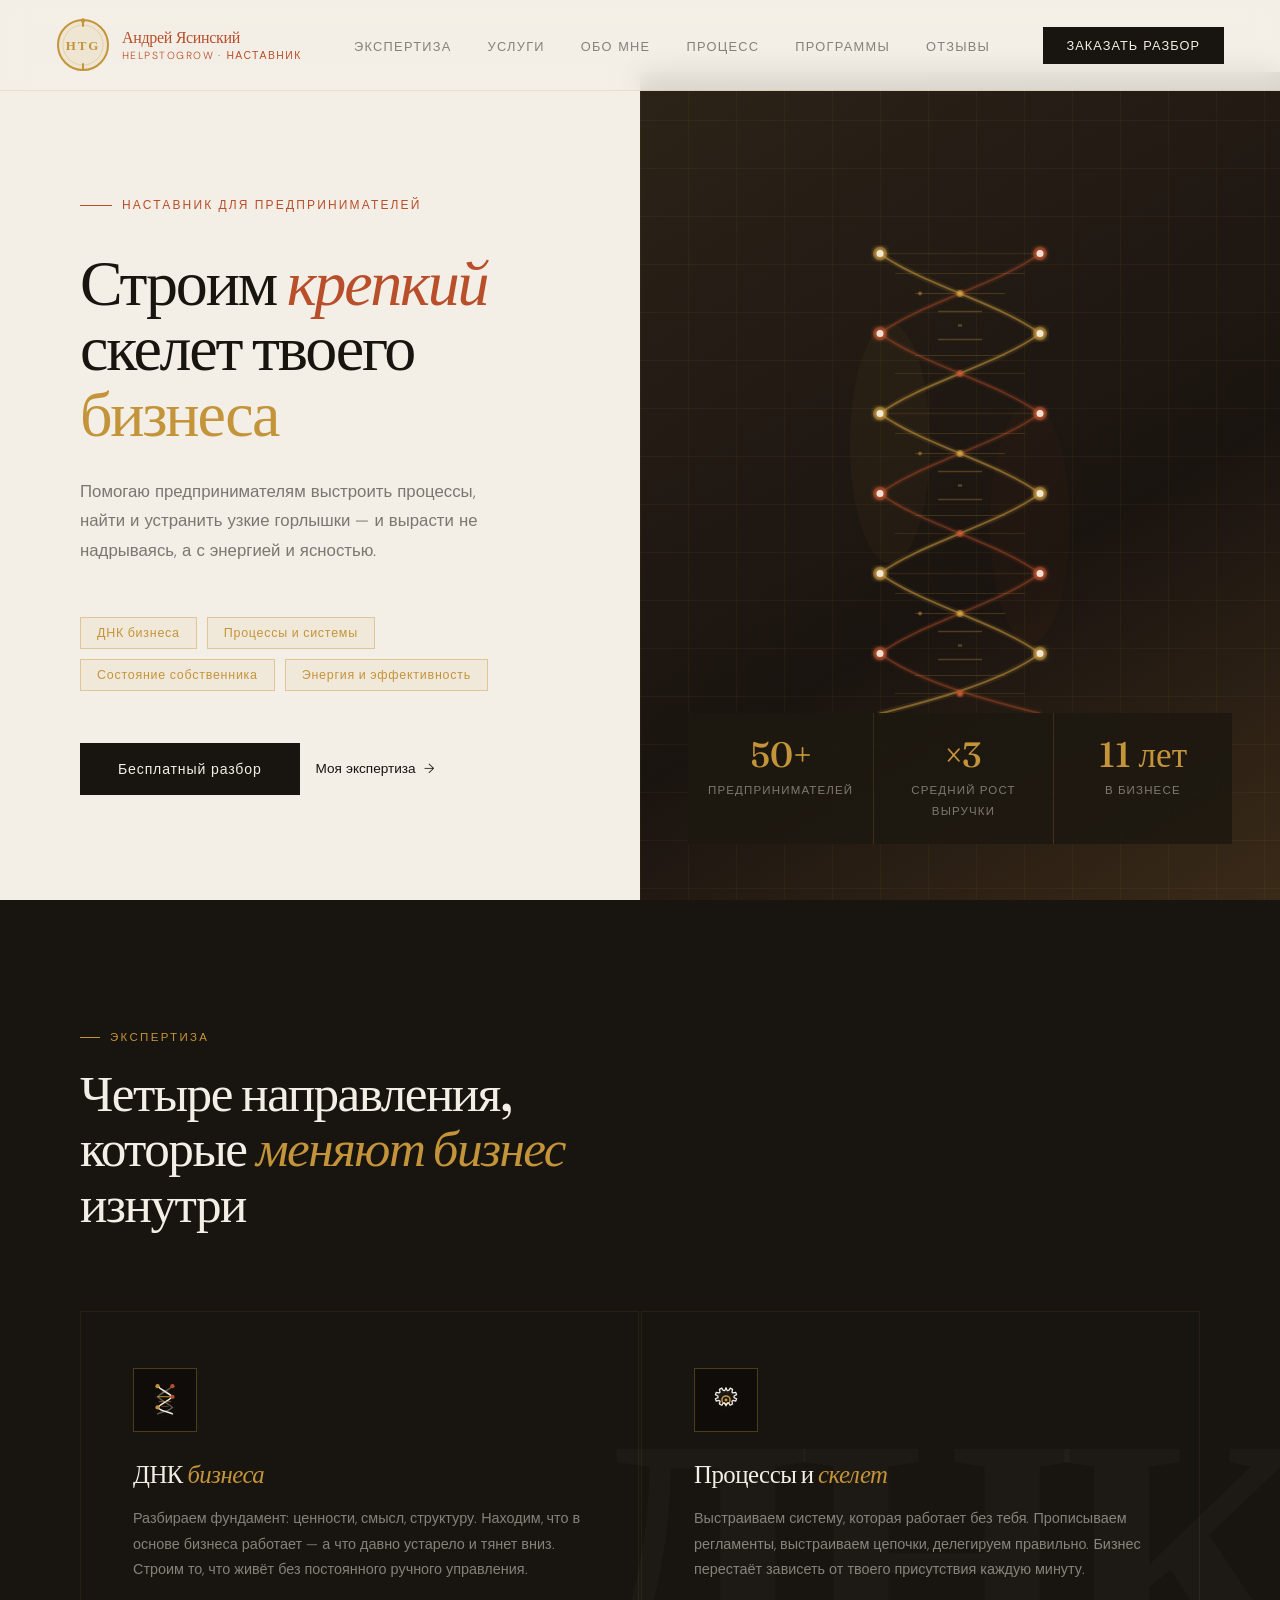
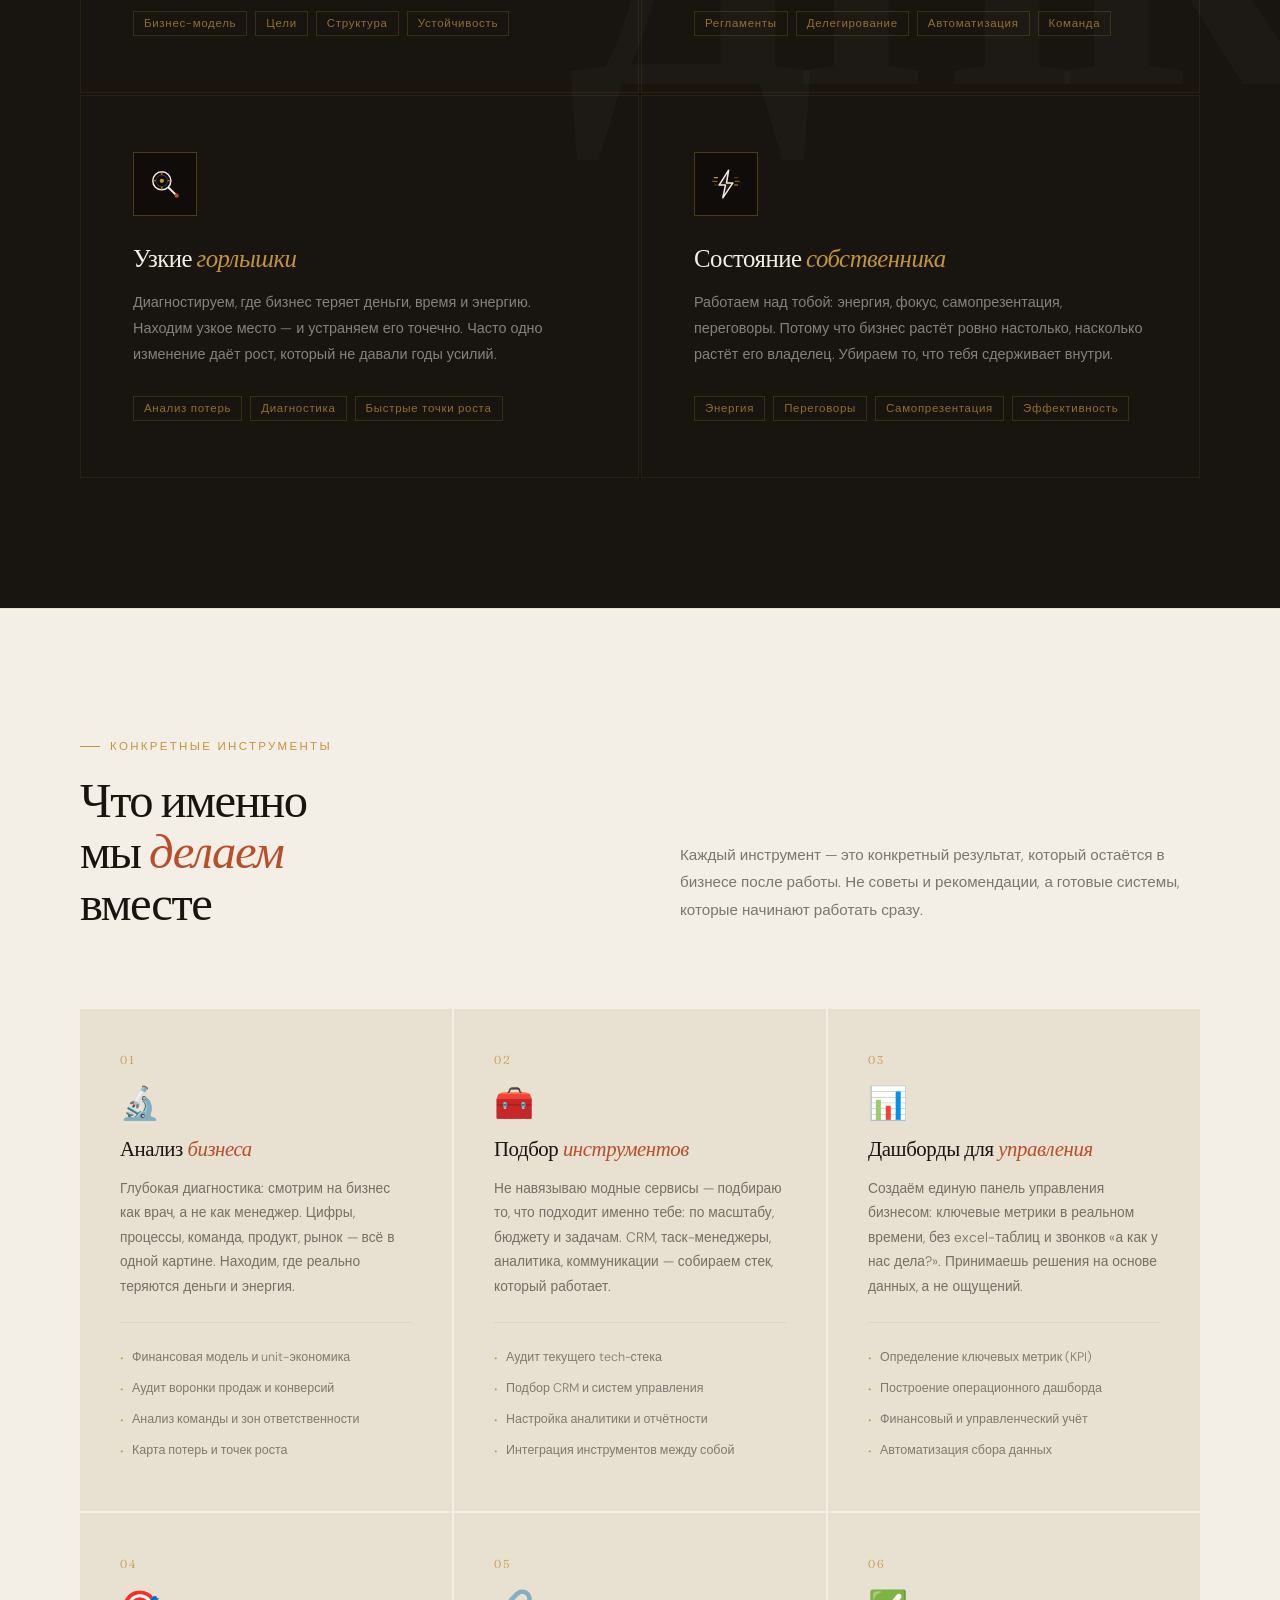
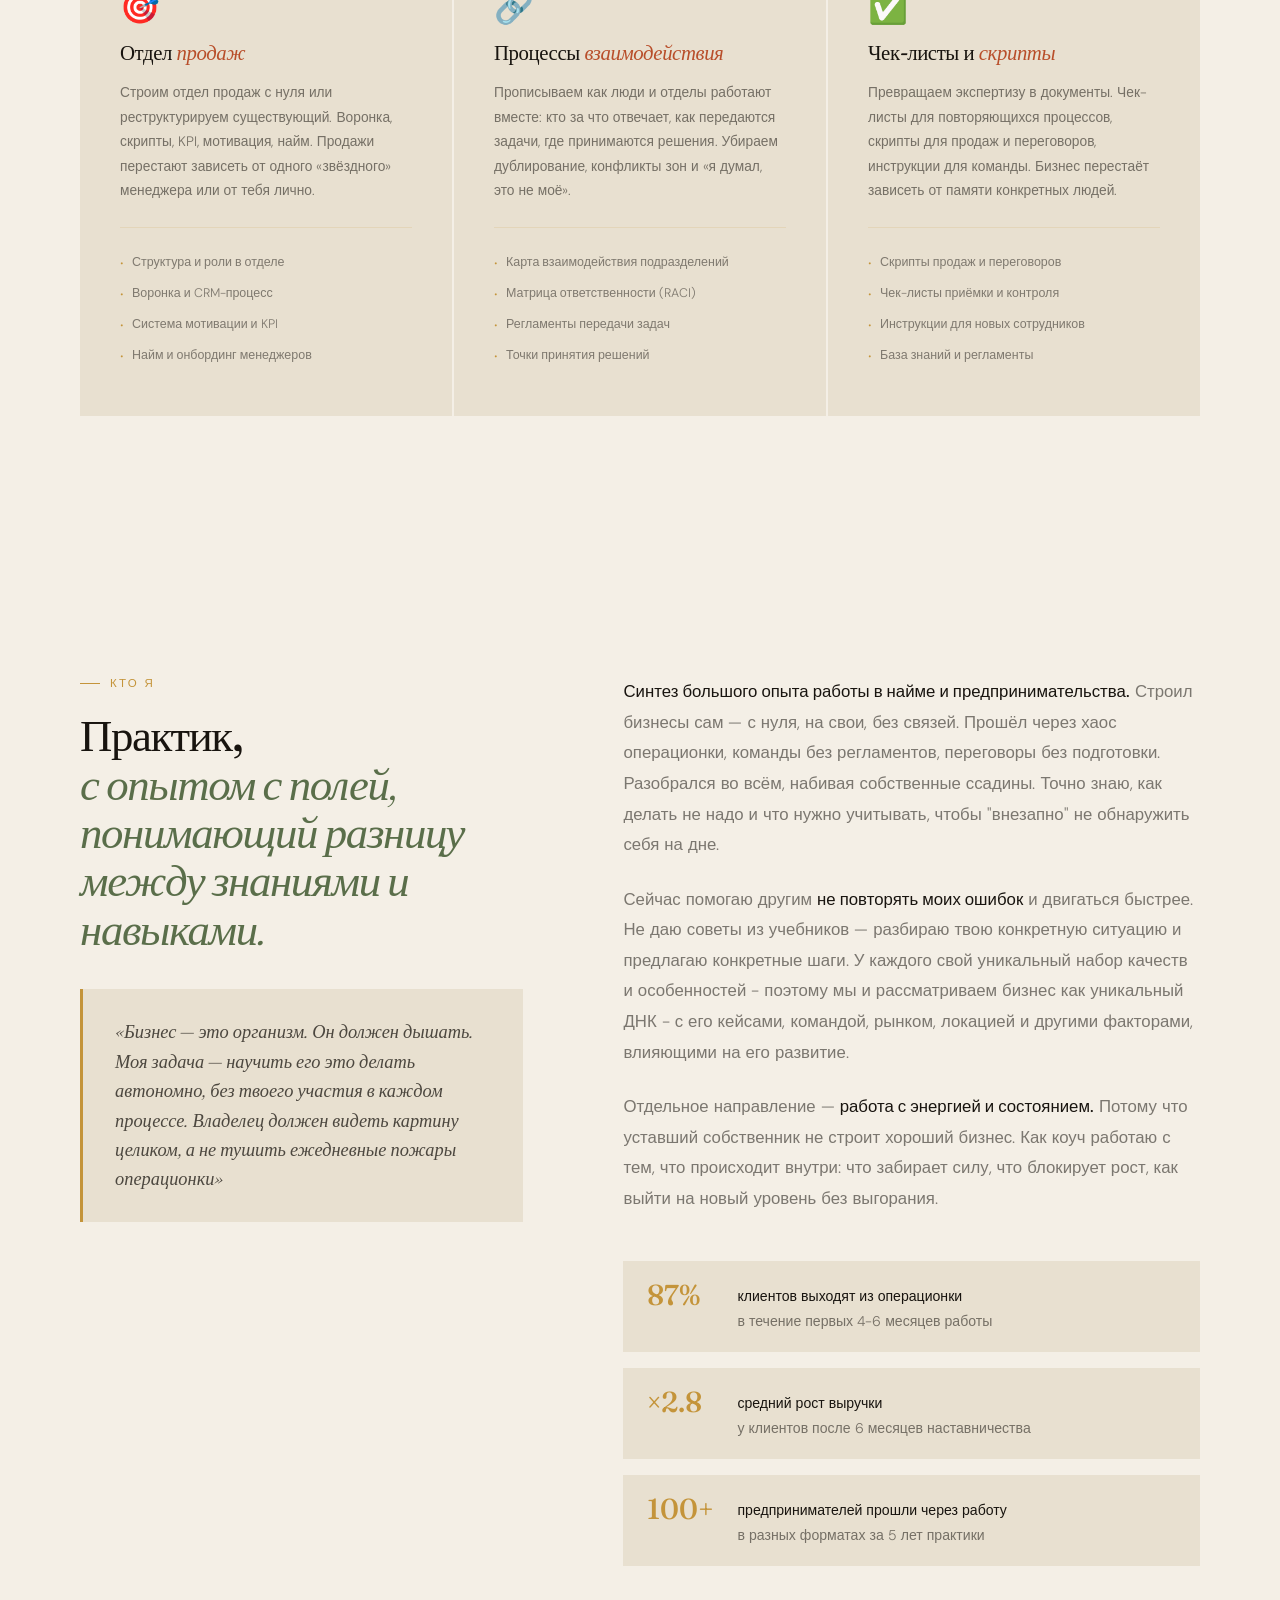
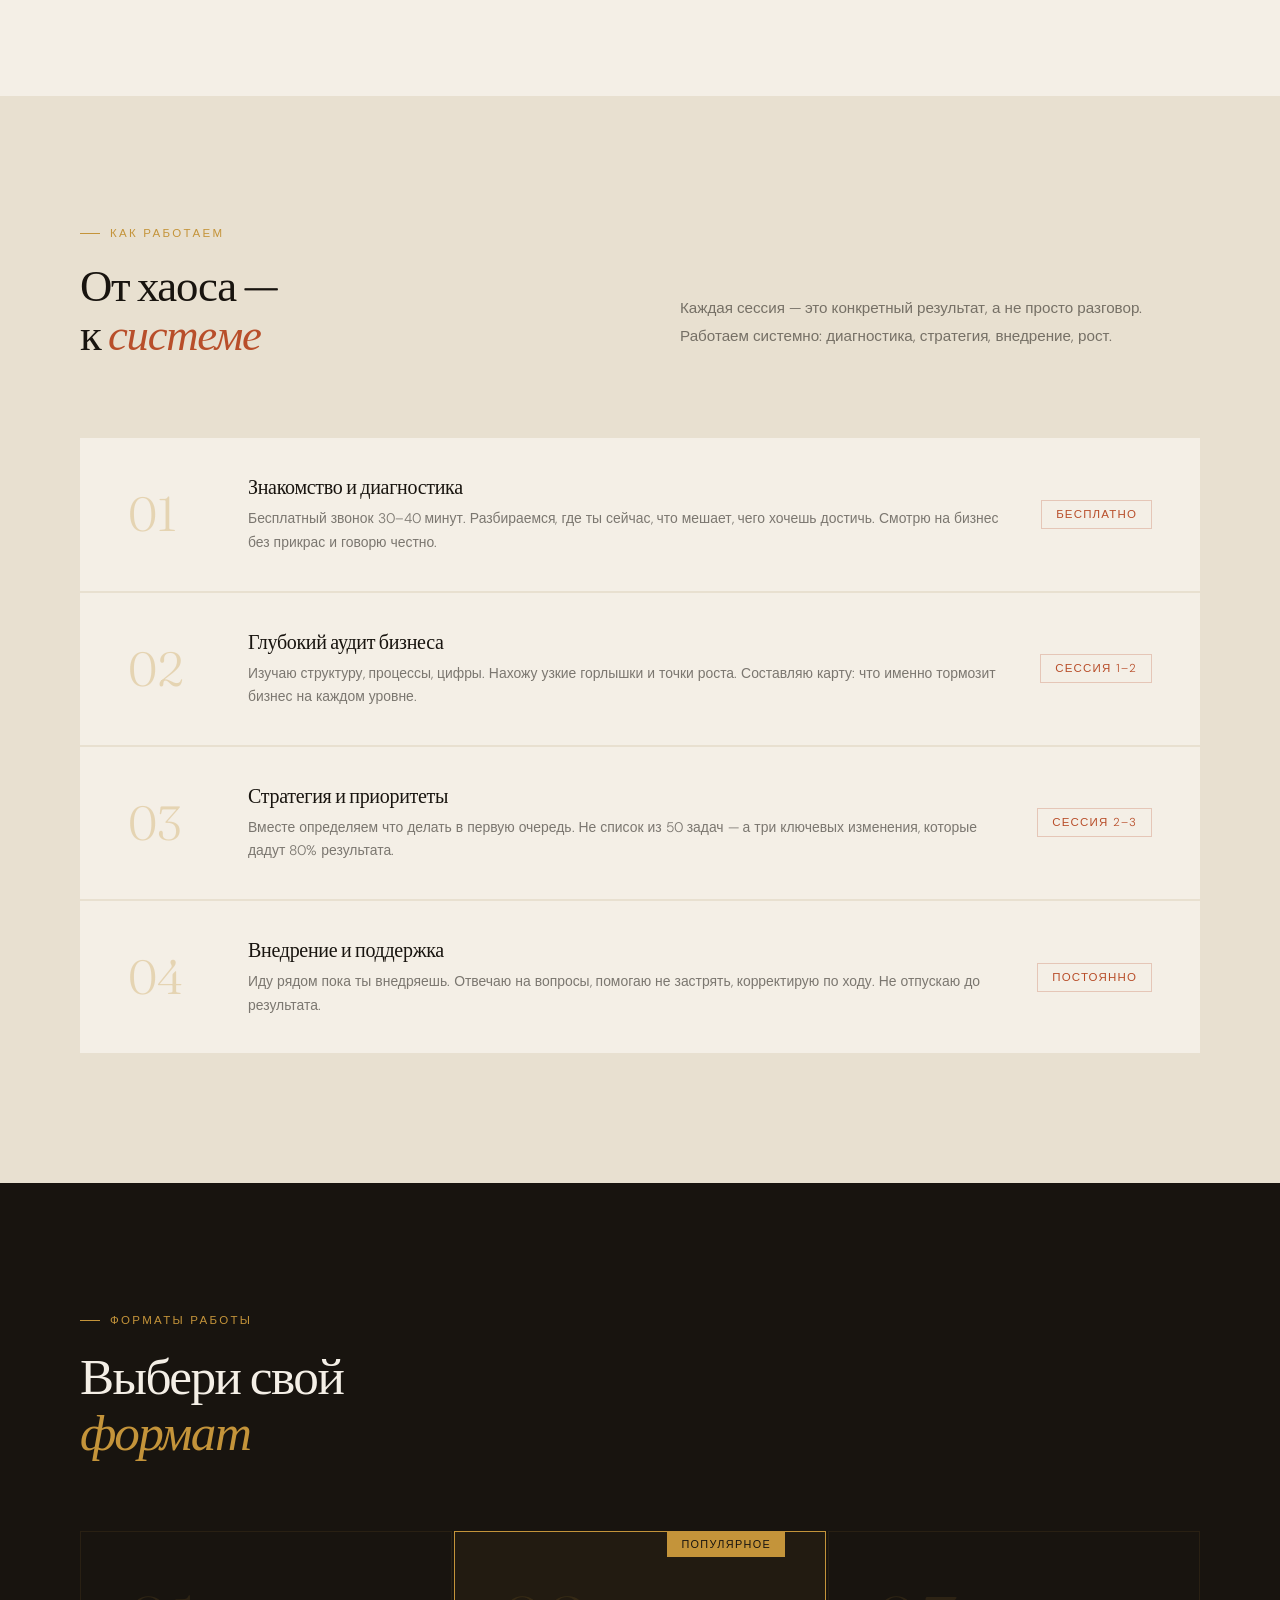
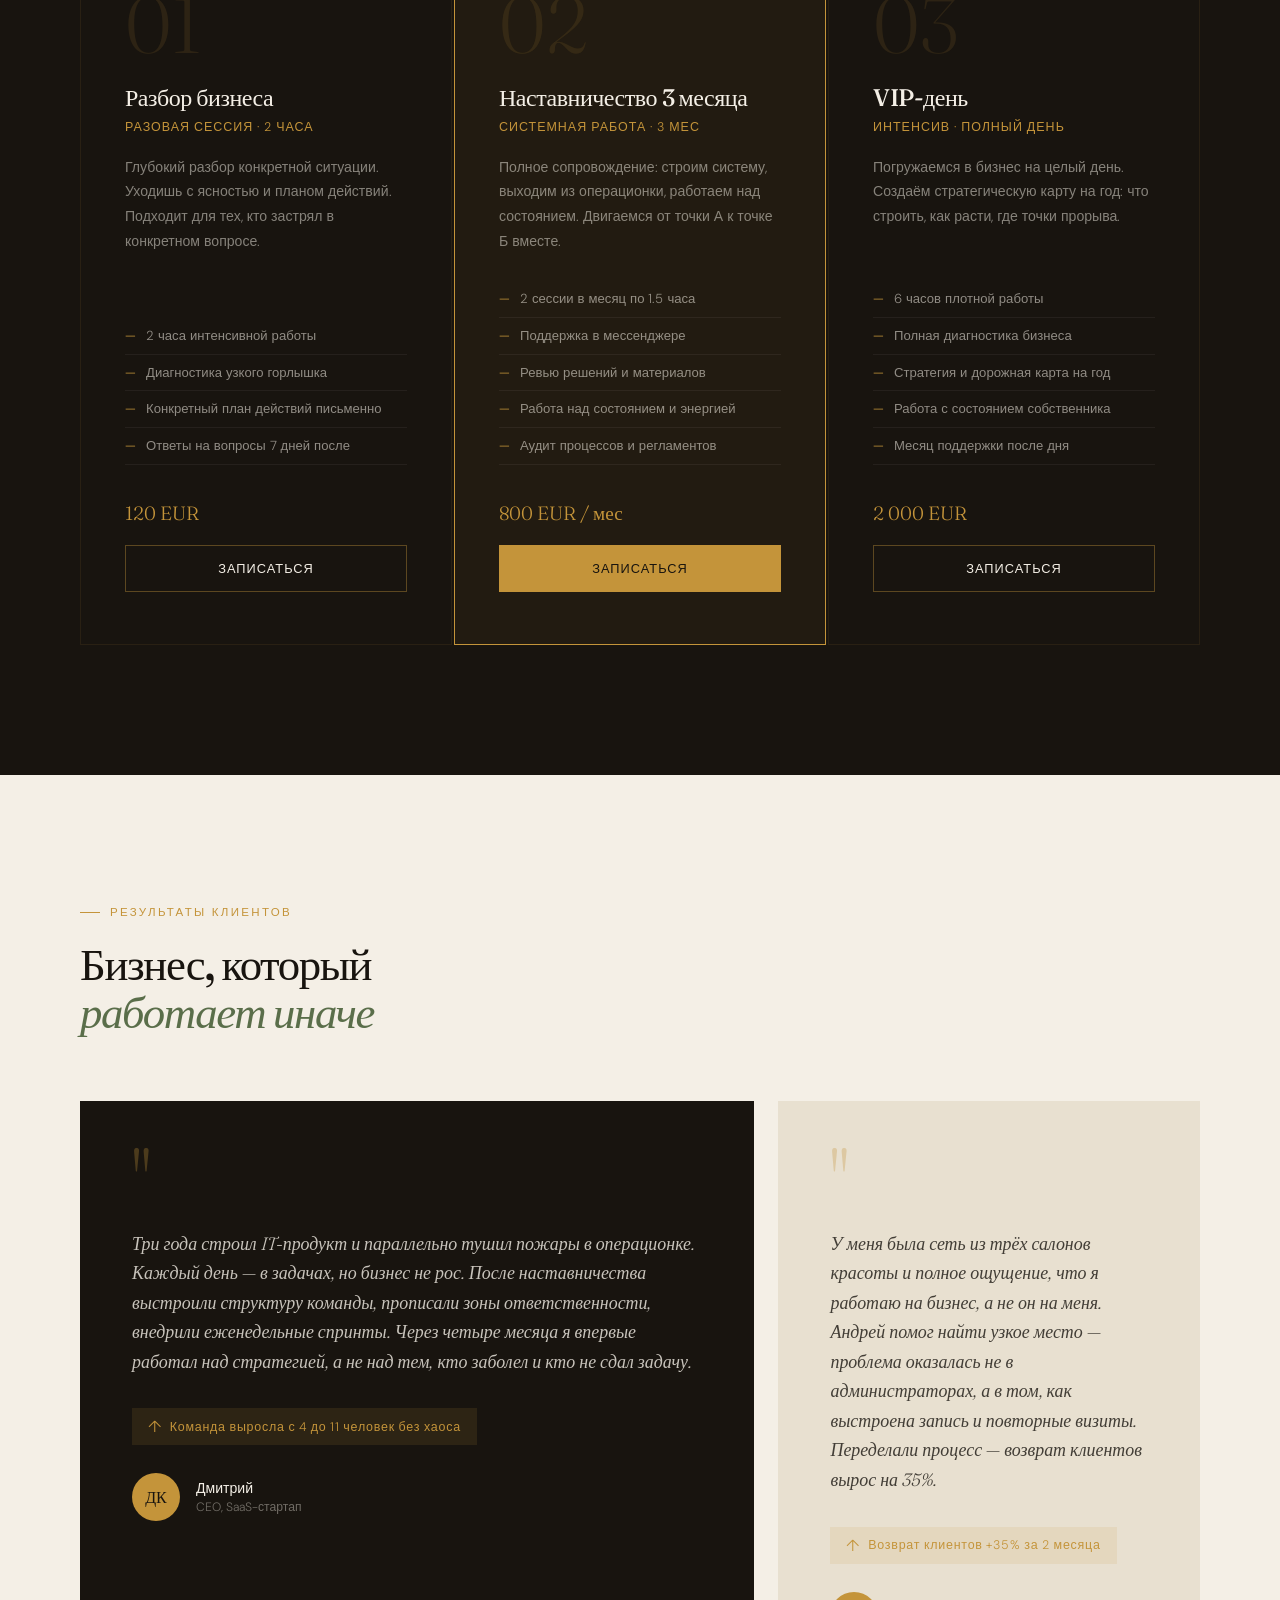
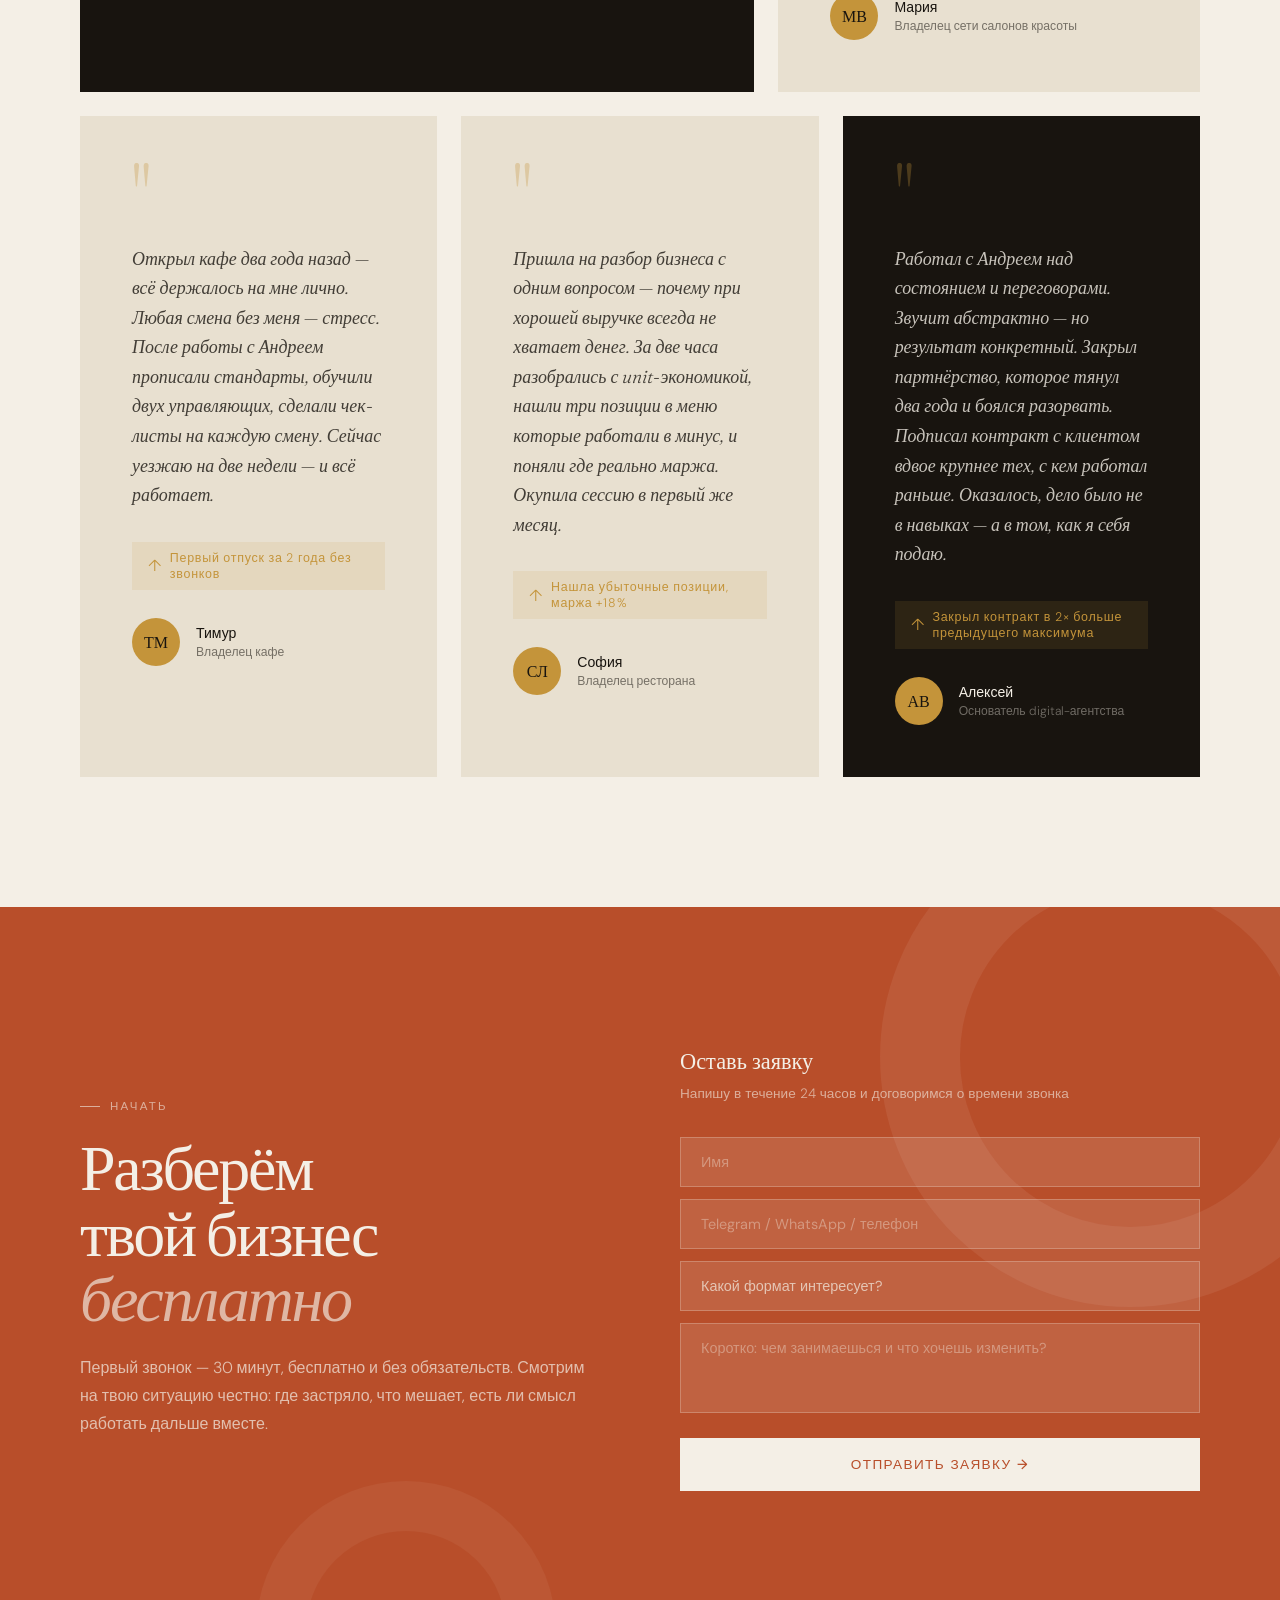
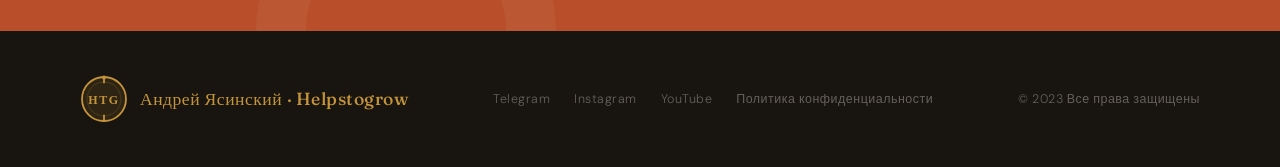
==== commit 349b96a2: "Update index.html" ====
--- a/index.html
+++ b/index.html
@@ -1545,7 +1545,7 @@
     <a href="#">YouTube</a>
     <a href="privacy.html">Политика конфиденциальности</a>
   </div>
-  <span>© 2023</span>
+  <span>© 2023 Все права защищены </span>
 </footer>
 
 <script>
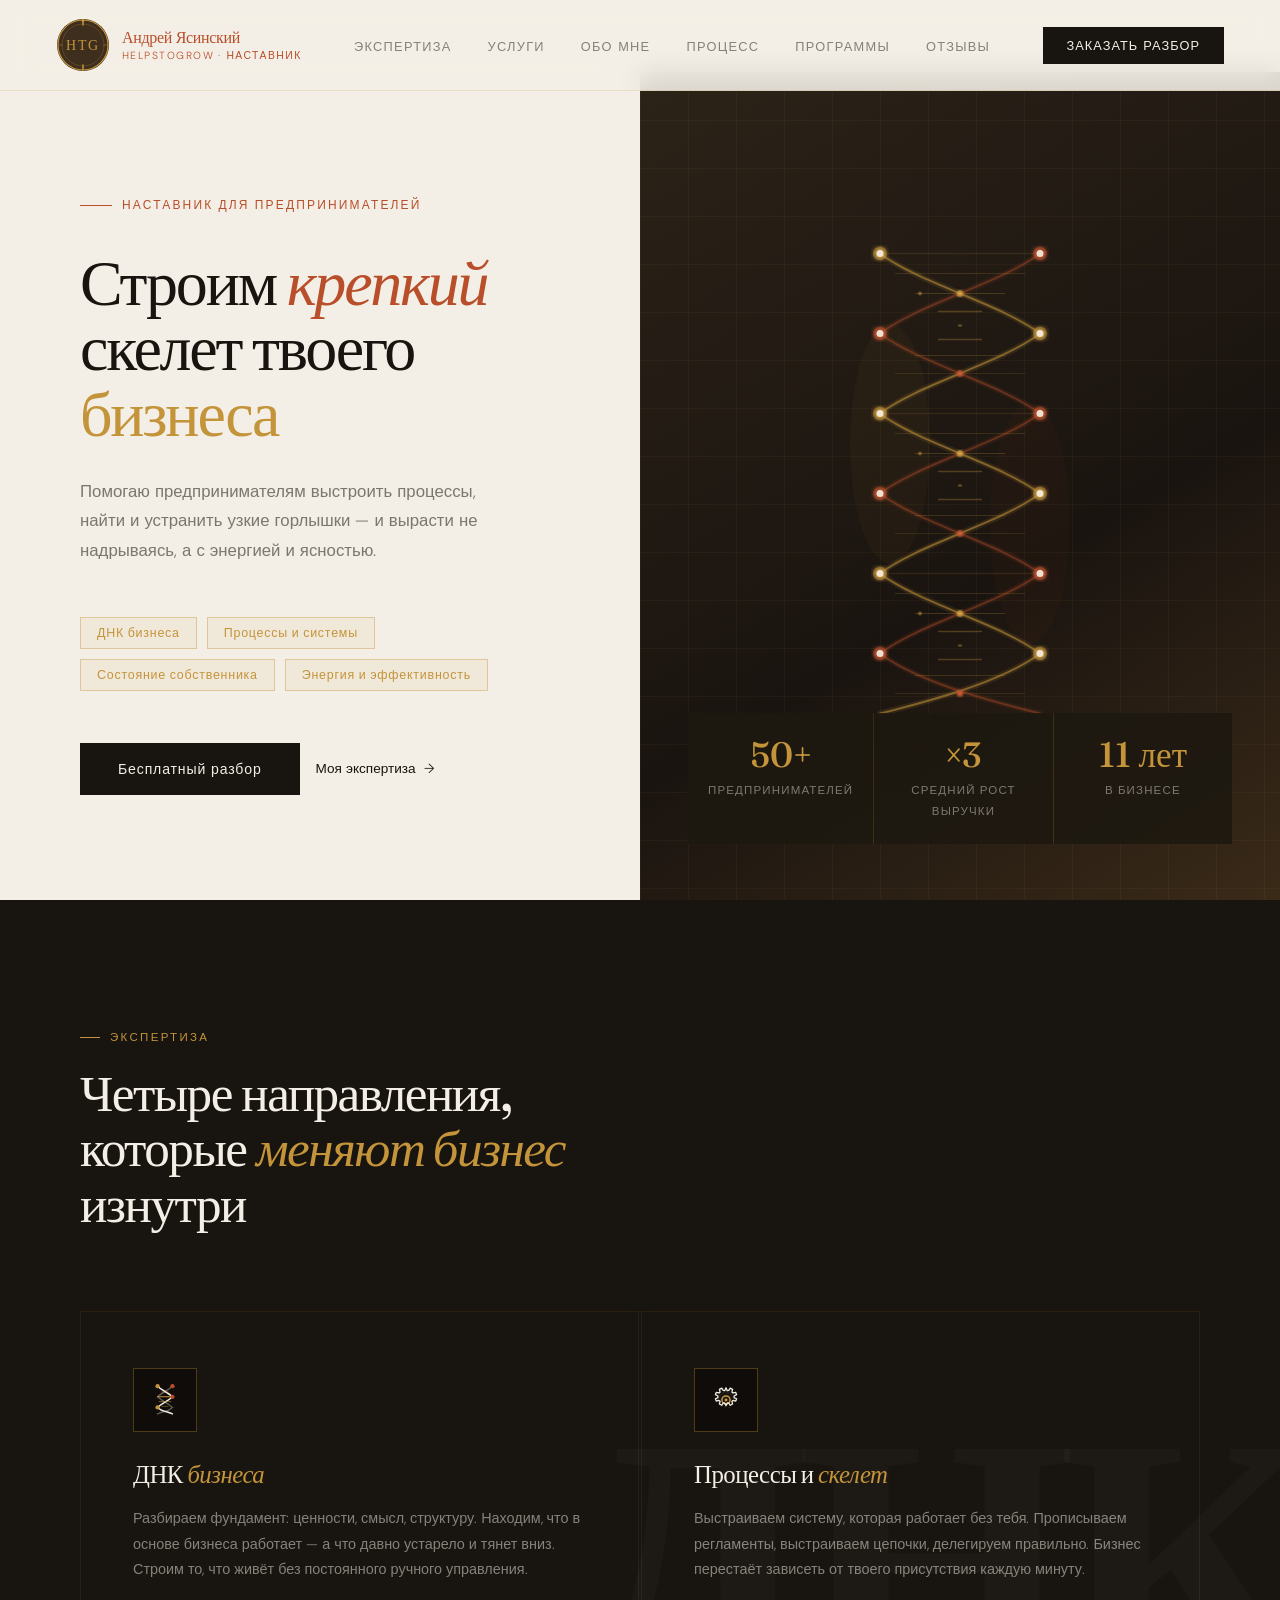
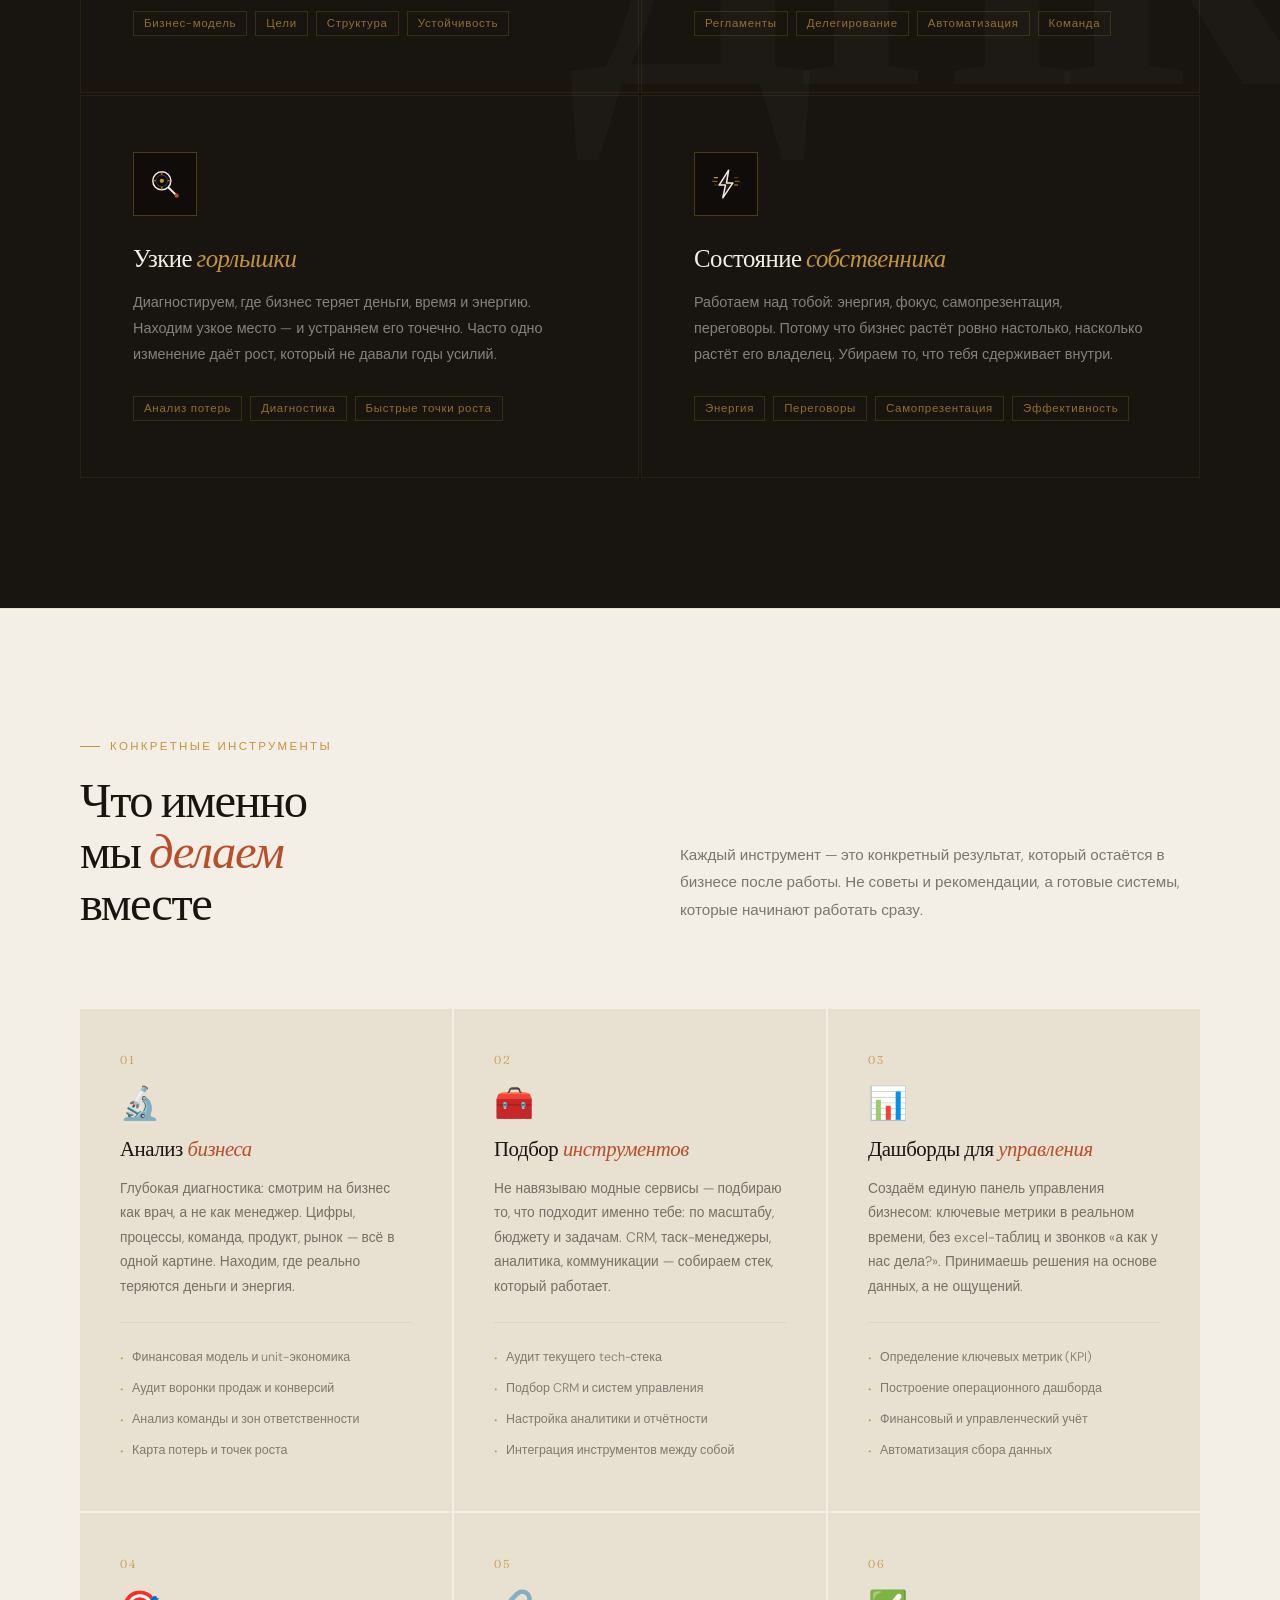
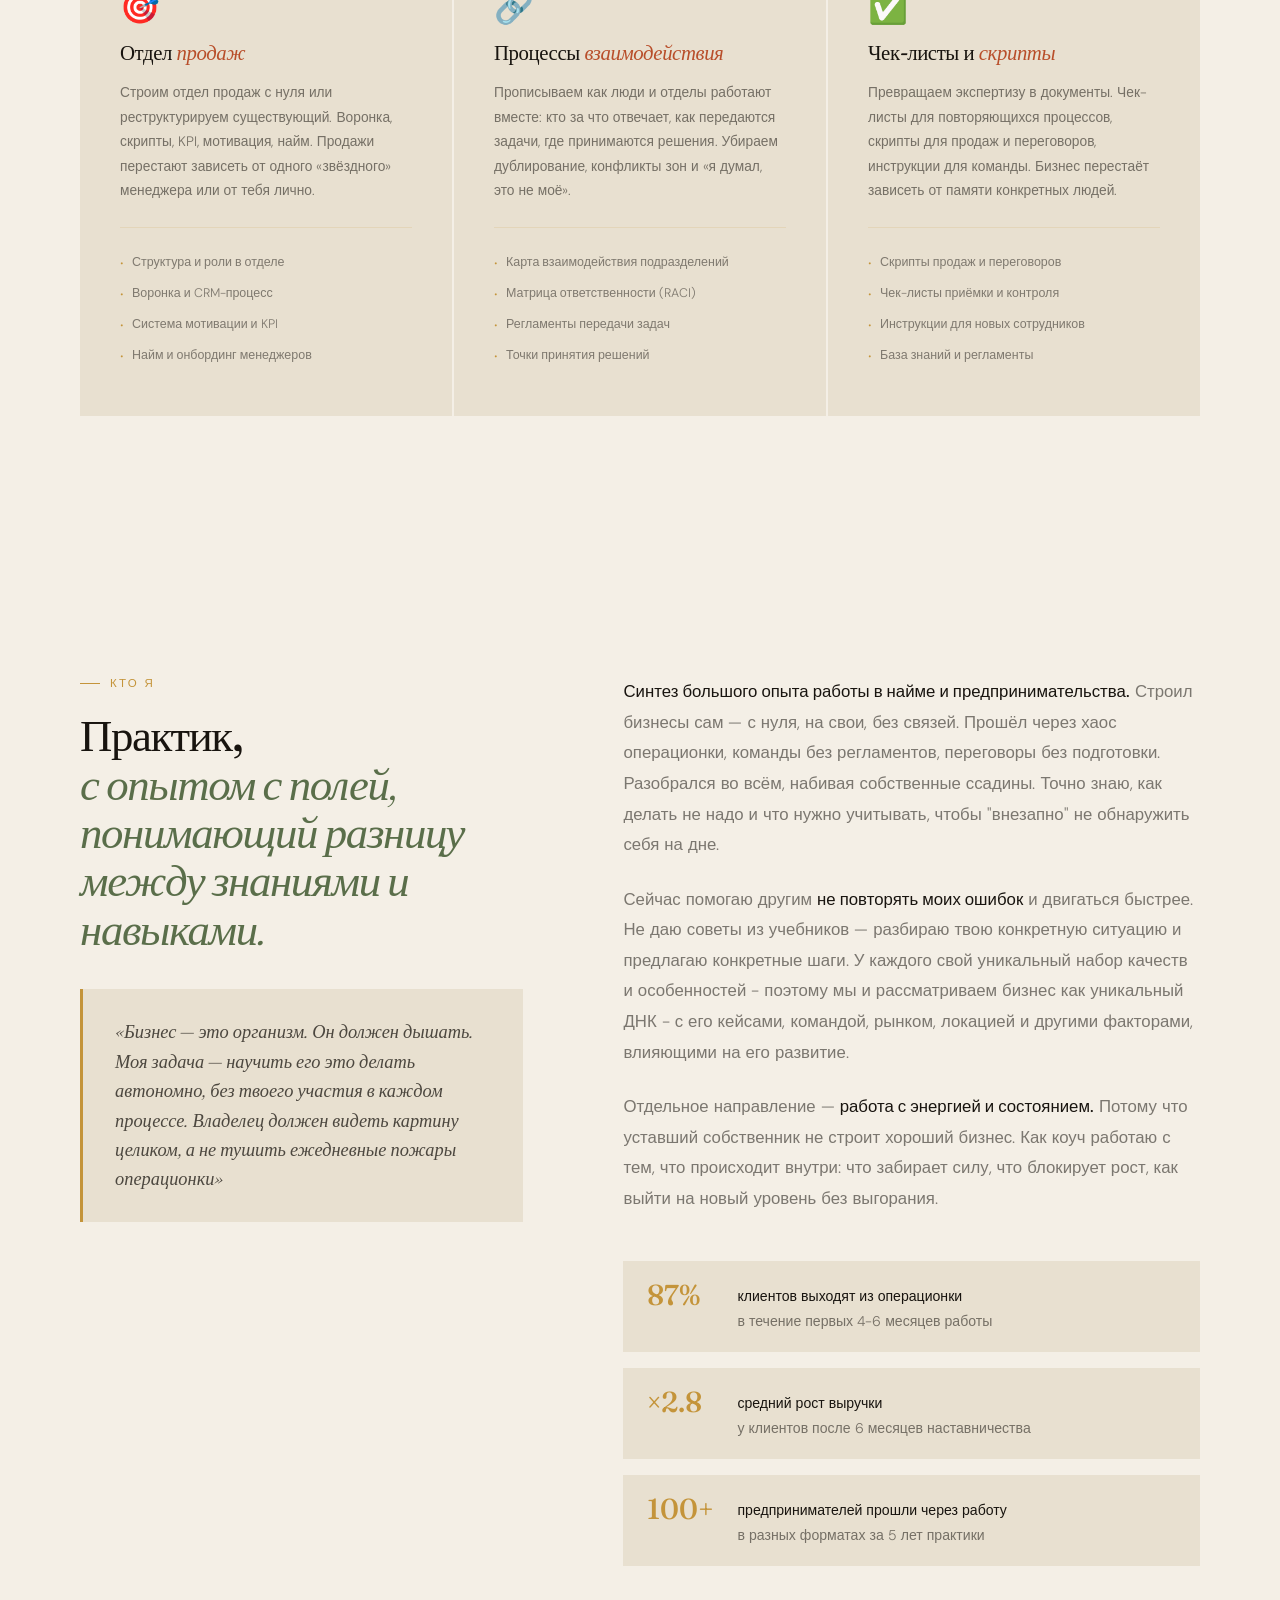
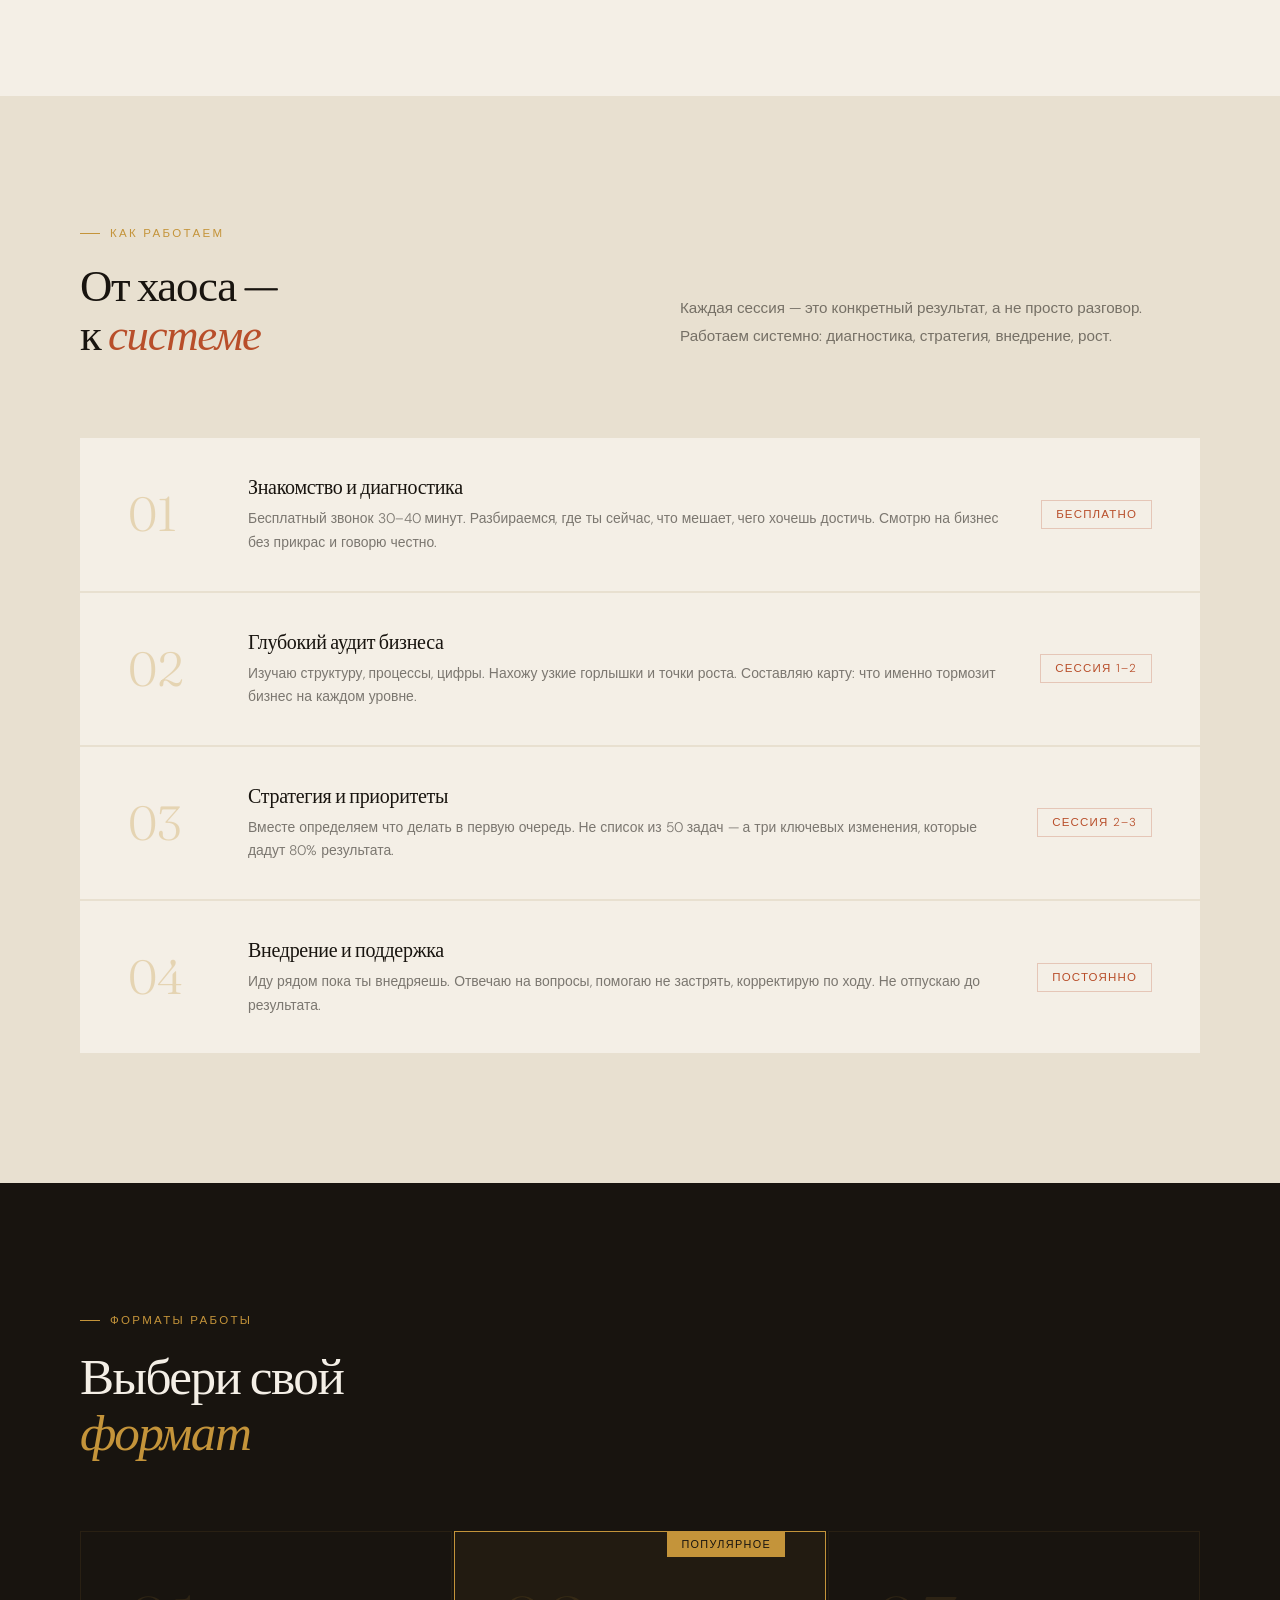
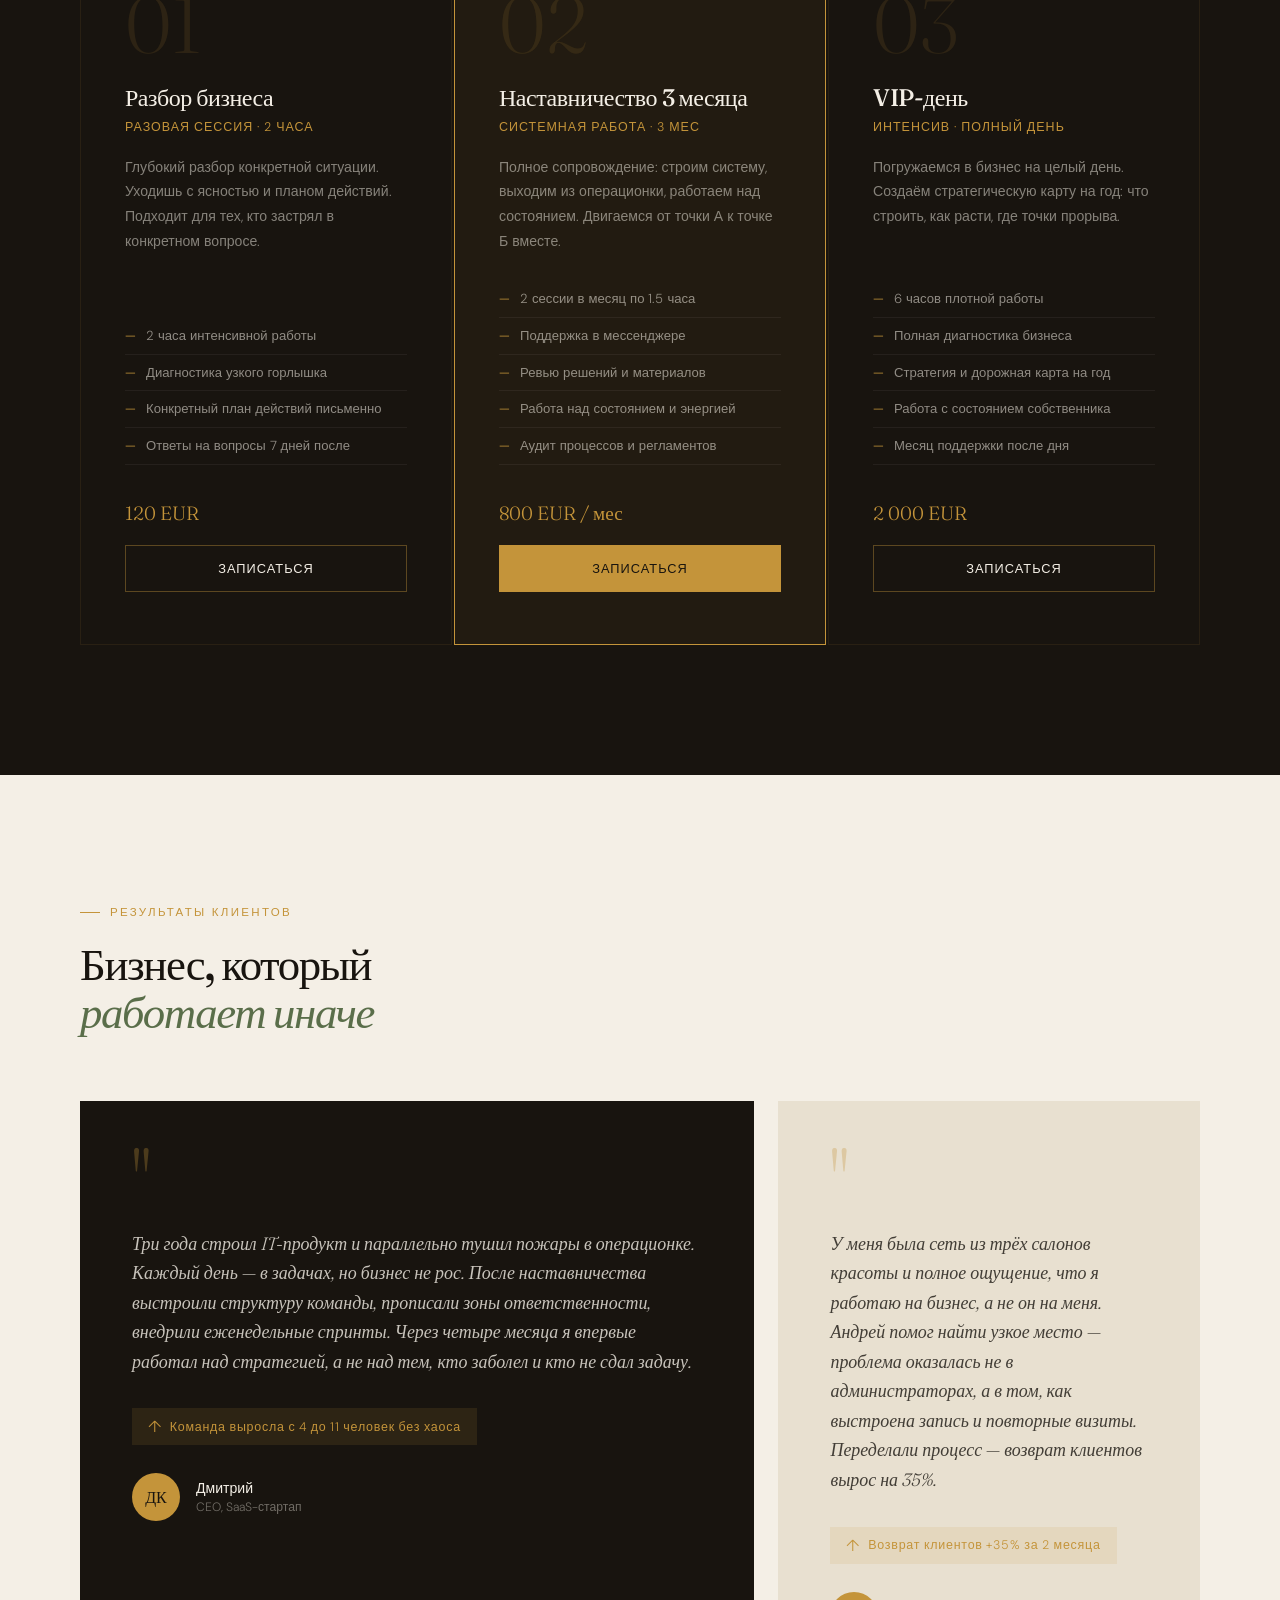
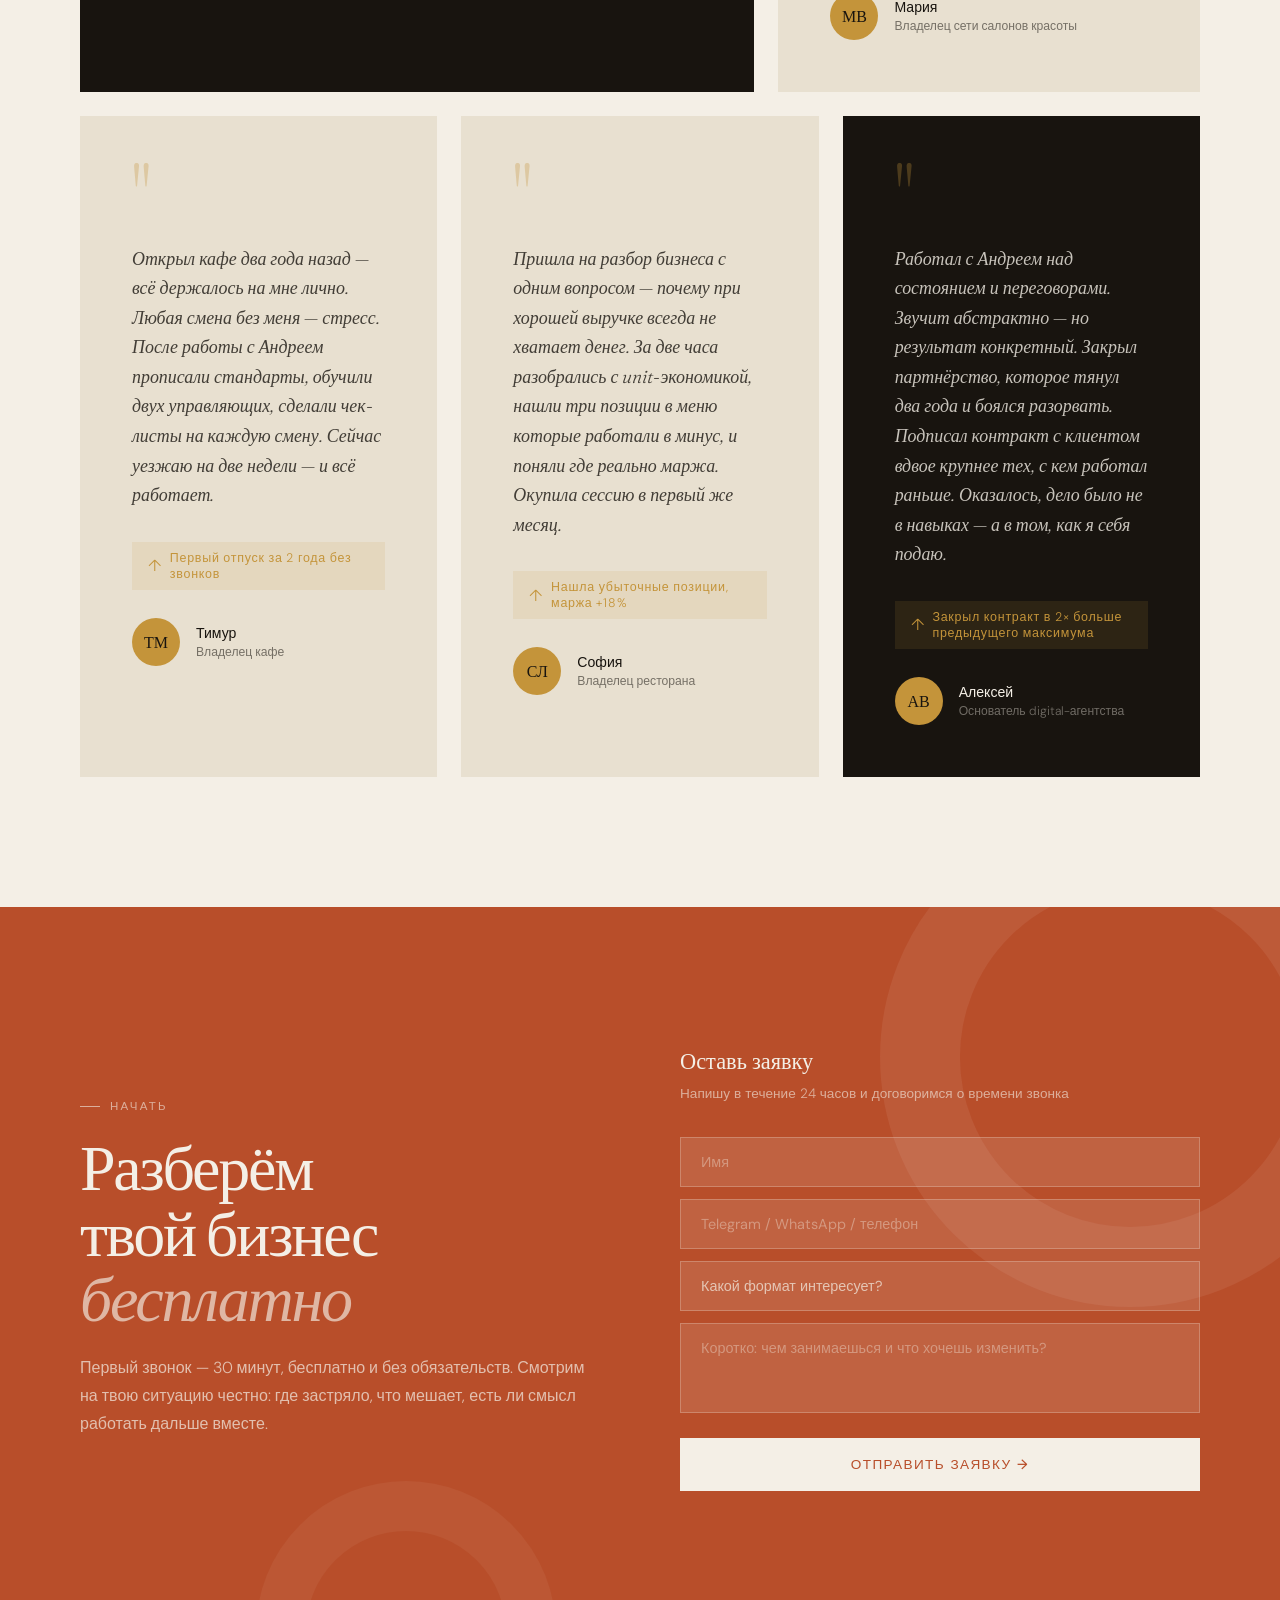
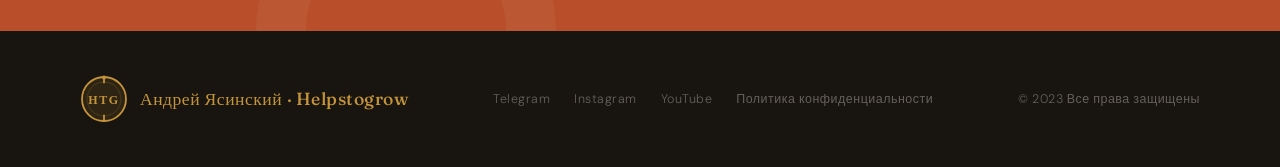
==== commit dccf9d49: "Add files via upload" ====
--- a/index.html
+++ b/index.html
@@ -845,12 +845,24 @@
 <nav>
   <a href="#" class="nav-logo">
     <svg class="nav-logo-icon" viewBox="0 0 54 54" fill="none" xmlns="http://www.w3.org/2000/svg">
-      <circle cx="27" cy="27" r="25" fill="rgba(196,148,58,0.12)" stroke="#C4943A" stroke-width="2"/>
-      <circle cx="27" cy="27" r="20" fill="none" stroke="rgba(196,148,58,0.3)" stroke-width="0.8"/>
-      <line x1="27" y1="2" x2="27" y2="8" stroke="#C4943A" stroke-width="2" stroke-linecap="round"/>
-      <line x1="27" y1="46" x2="27" y2="52" stroke="#C4943A" stroke-width="2" stroke-linecap="round"/>
-      <circle cx="27" cy="2.5" r="2.2" fill="#C4943A"/>
-      <text font-family="Georgia, serif" font-size="13" font-weight="700" fill="#C4943A" text-anchor="middle" x="27" y="32" letter-spacing="0.14em">HTG</text>
+      <!-- Dark fill -->
+      <circle cx="27" cy="27" r="26" fill="#3D2E1E"/>
+      <!-- Outer gold ring -->
+      <circle cx="27" cy="27" r="25" fill="none" stroke="#C4943A" stroke-width="1.2"/>
+      <!-- Inner gold ring -->
+      <circle cx="27" cy="27" r="21" fill="none" stroke="rgba(196,148,58,0.4)" stroke-width="0.6"/>
+      <!-- Tick top -->
+      <line x1="27" y1="2" x2="27" y2="7" stroke="#C4943A" stroke-width="1.5" stroke-linecap="round"/>
+      <!-- Tick bottom -->
+      <line x1="27" y1="47" x2="27" y2="52" stroke="#C4943A" stroke-width="1.5" stroke-linecap="round"/>
+      <!-- Tick left -->
+      <line x1="2" y1="27" x2="6.5" y2="27" stroke="rgba(196,148,58,0.5)" stroke-width="0.8" stroke-linecap="round"/>
+      <!-- Tick right -->
+      <line x1="47.5" y1="27" x2="52" y2="27" stroke="rgba(196,148,58,0.5)" stroke-width="0.8" stroke-linecap="round"/>
+      <!-- Dot on top tick -->
+      <circle cx="27" cy="2.5" r="1.5" fill="#C4943A"/>
+      <!-- HTG gold text -->
+      <text font-family="Georgia, serif" font-size="14" font-weight="400" fill="#C4943A" text-anchor="middle" x="27" y="32" letter-spacing="0.12em">HTG</text>
     </svg>
     <span class="nav-logo-text">
       <span class="nav-logo-name">Андрей Ясинский</span>
@@ -1540,8 +1552,8 @@
     <span>Андрей Ясинский <span>·</span> Helpstogrow</span>
   </a>
   <div class="footer-links">
-    <a href="#">Telegram</a>
-    <a href="#">Instagram</a>
+    <a href="https://t.me/mentor_helpstogrow" target="_blank" rel="noopener">Telegram</a>
+    <a href="https://www.instagram.com/andrei.yasinski?igsh=MTJjc2x3cjRybmEzdA==" target="_blank" rel="noopener">Instagram</a>
     <a href="#">YouTube</a>
     <a href="privacy.html">Политика конфиденциальности</a>
   </div>
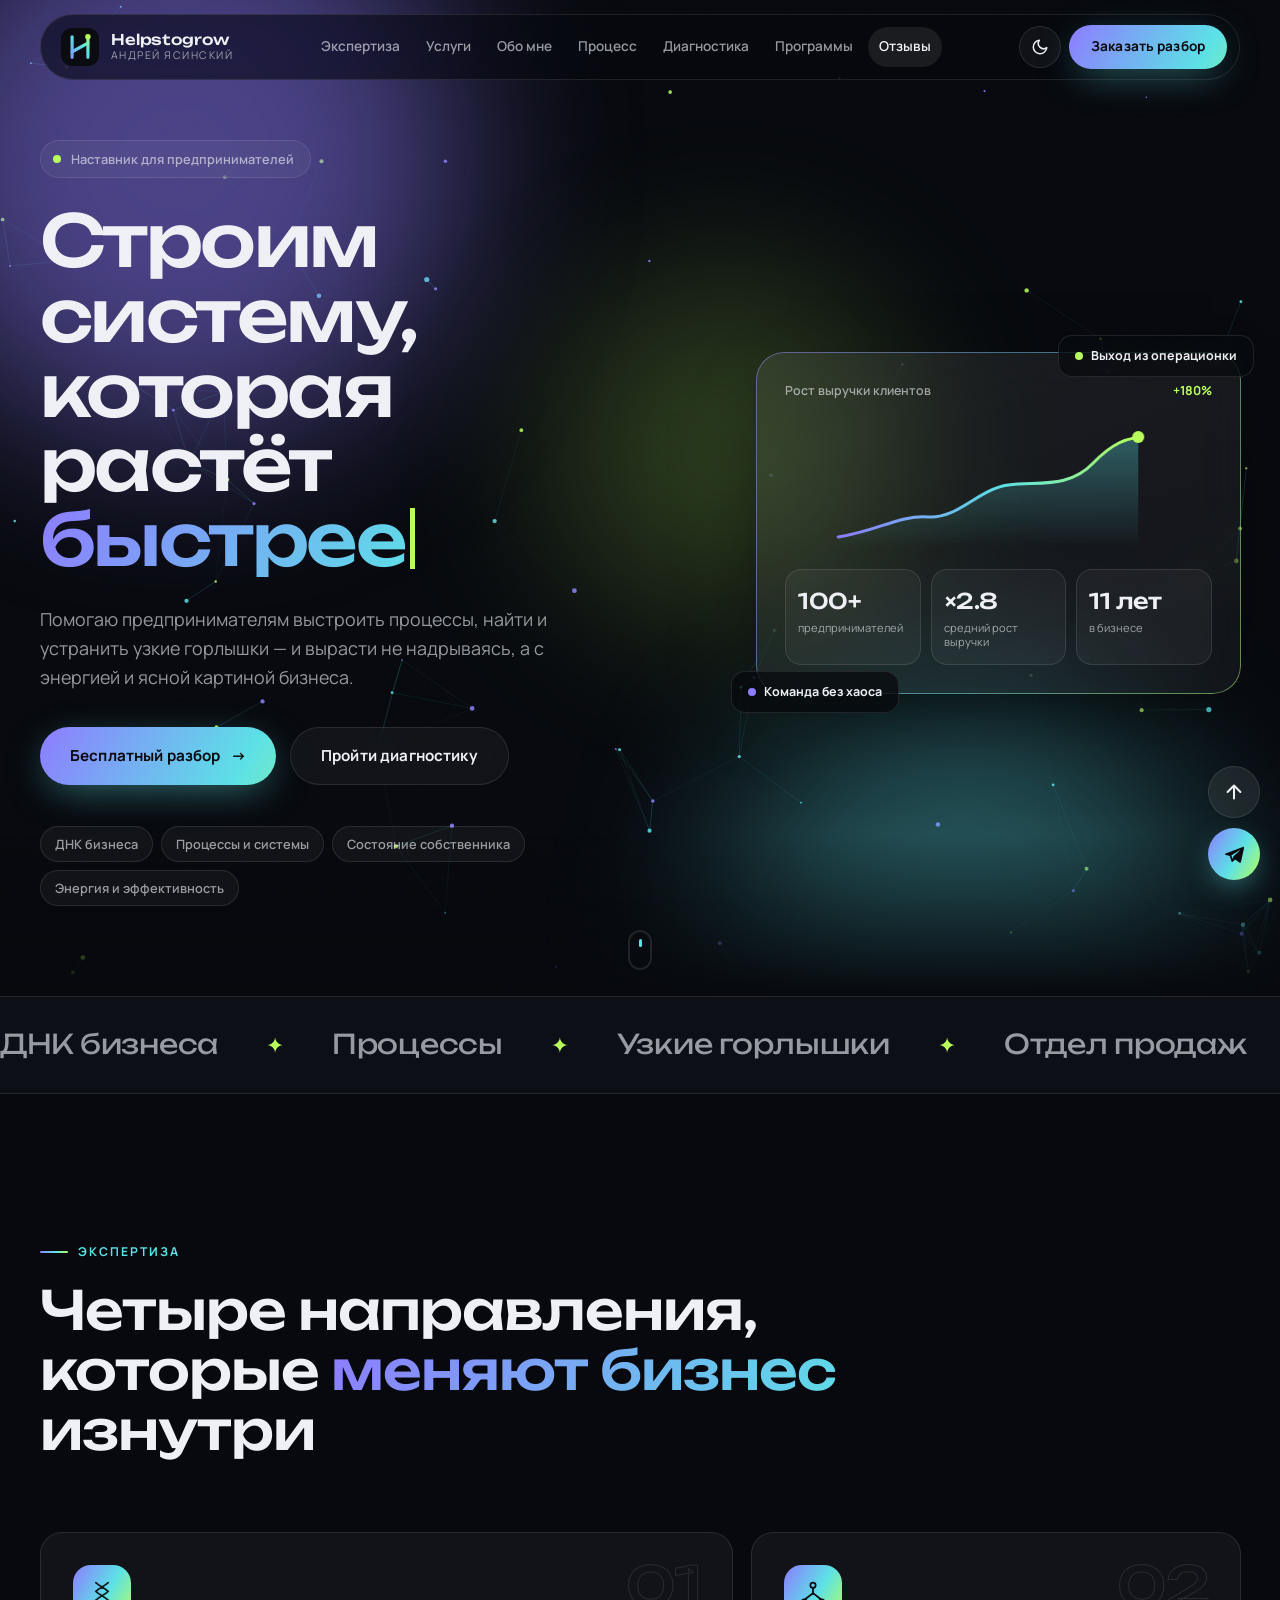
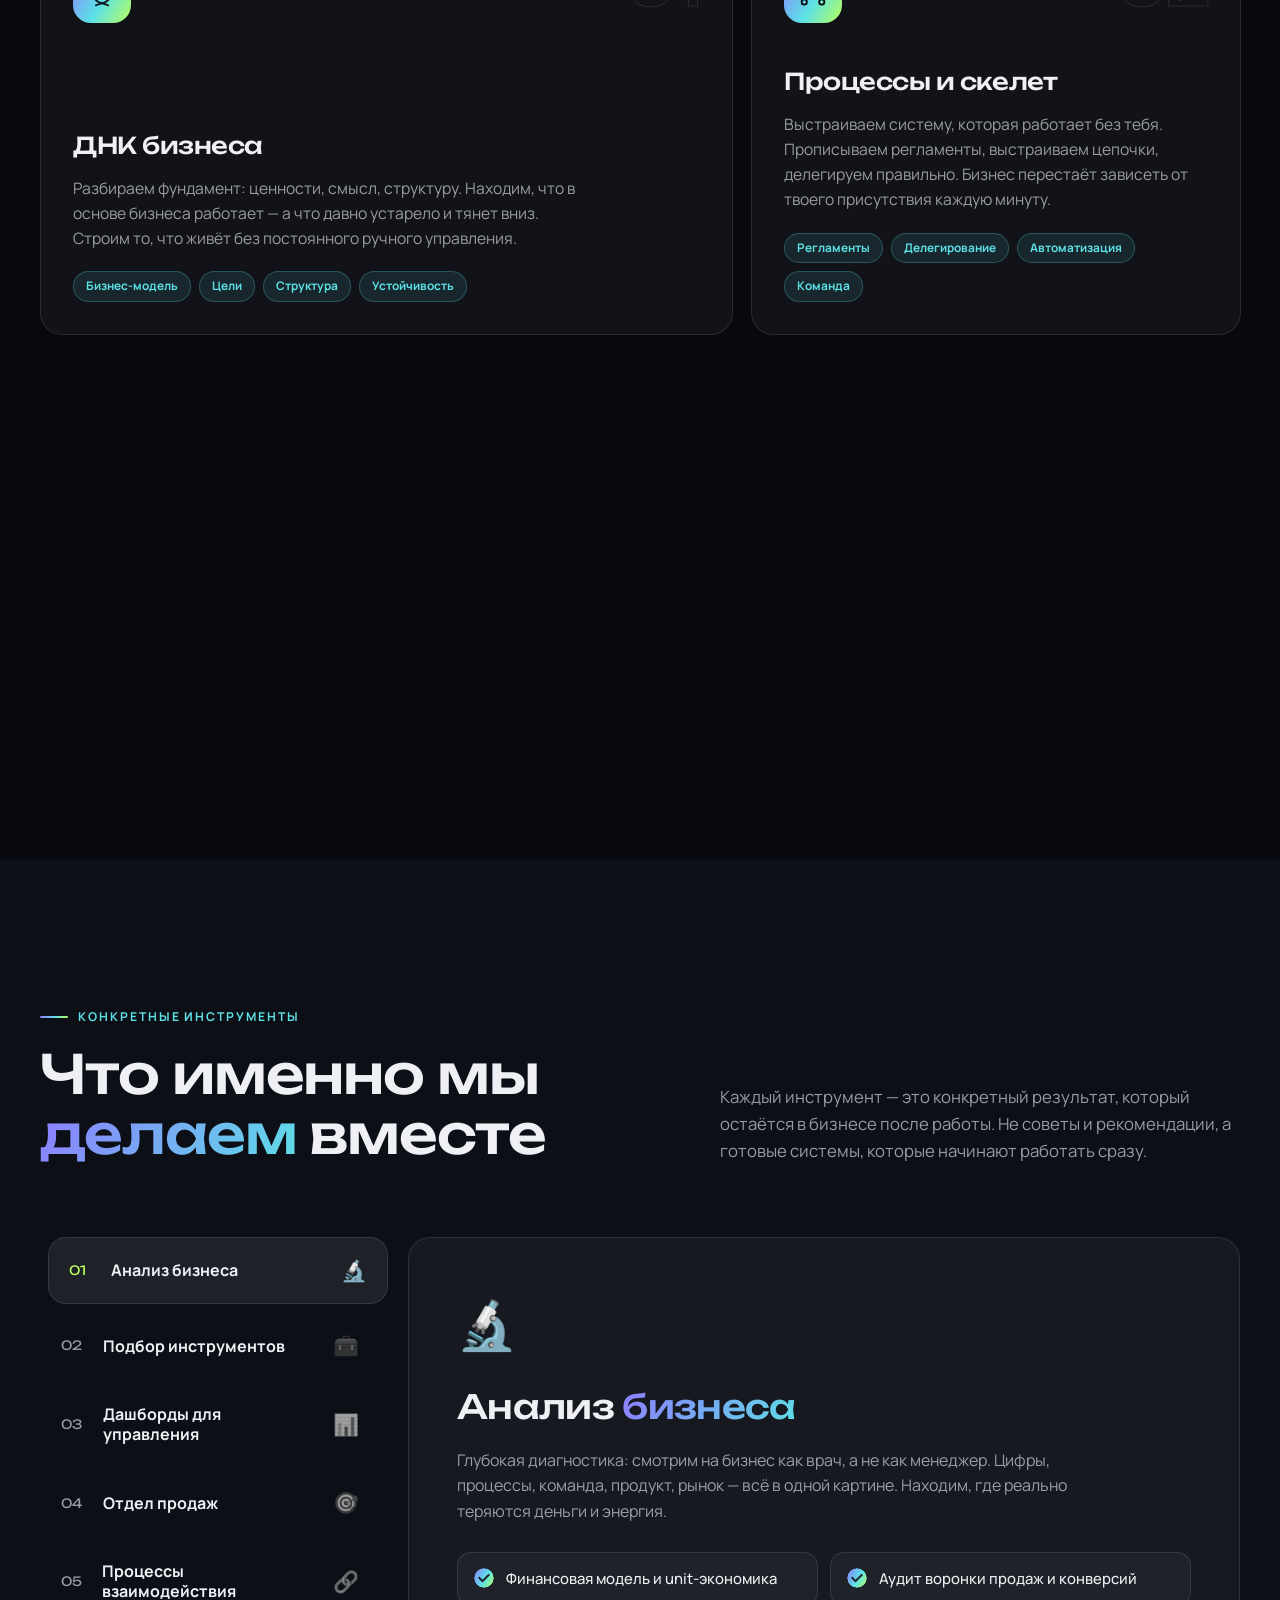
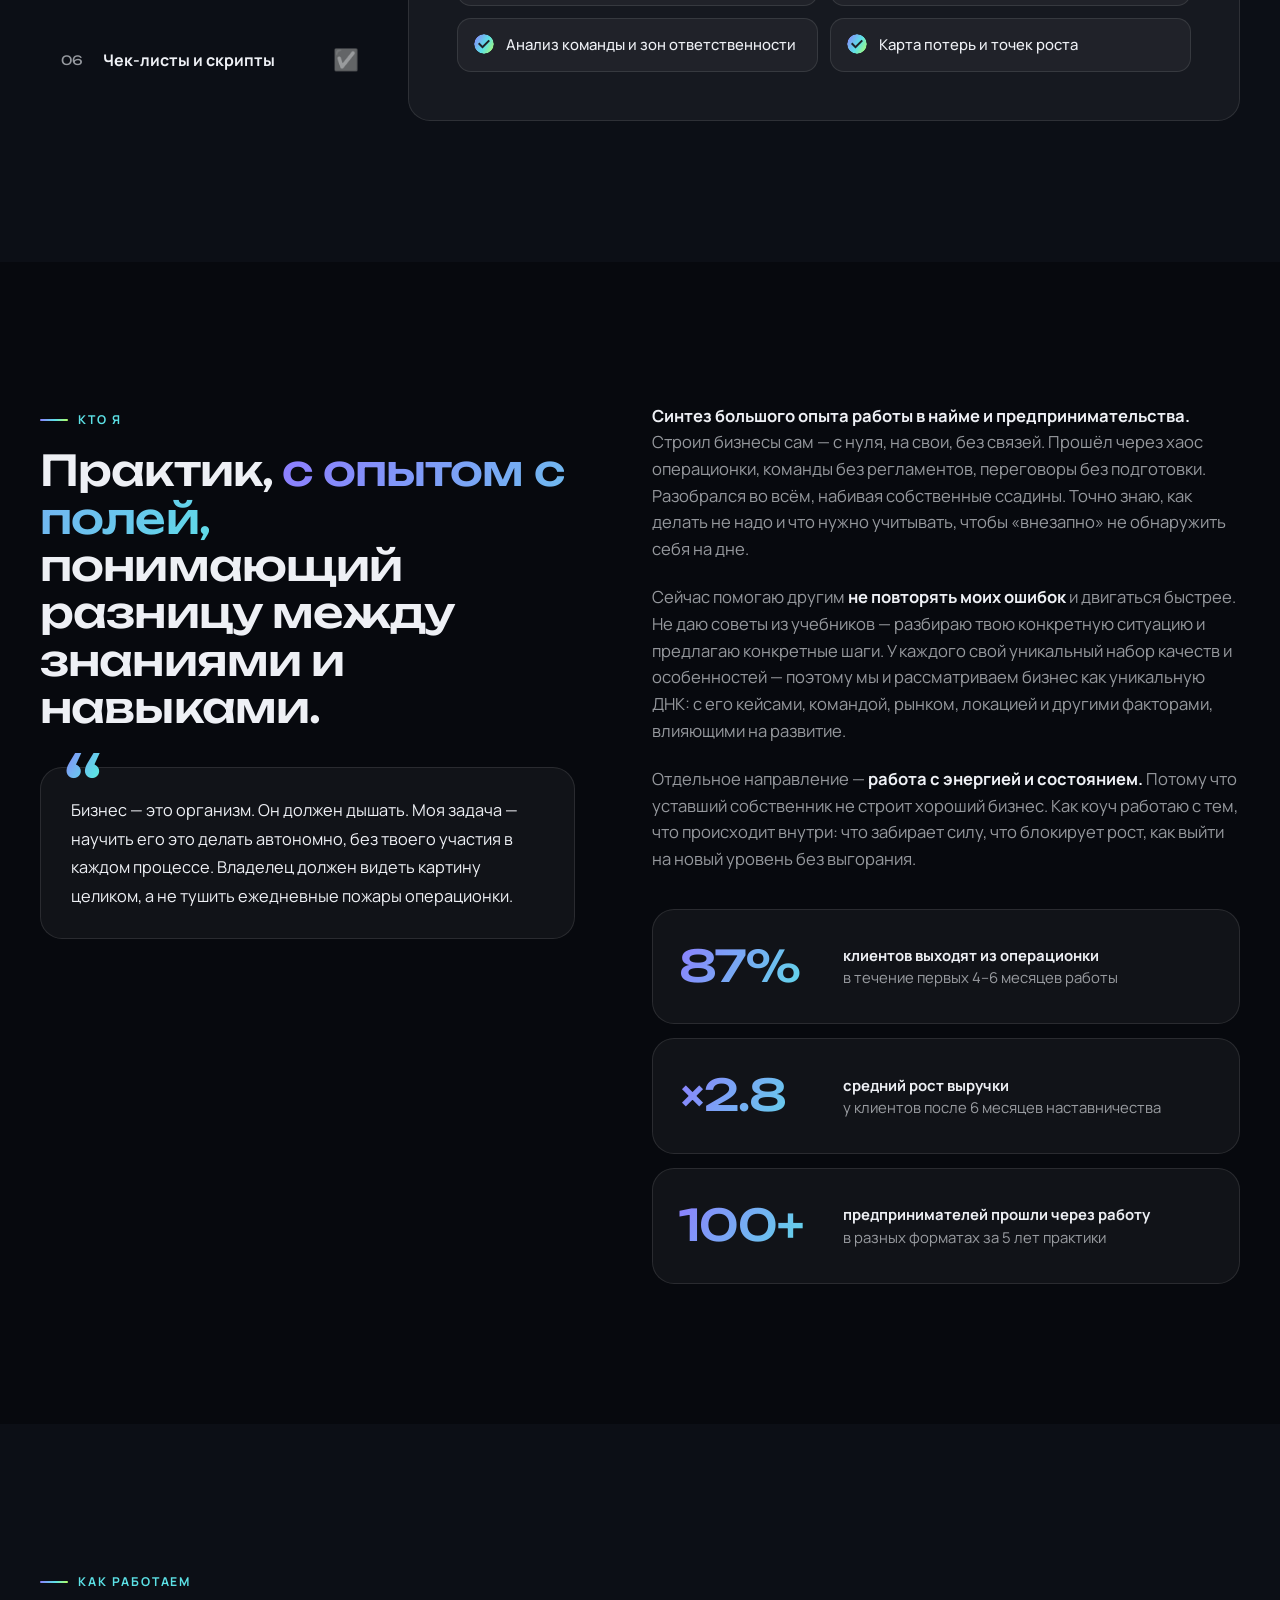
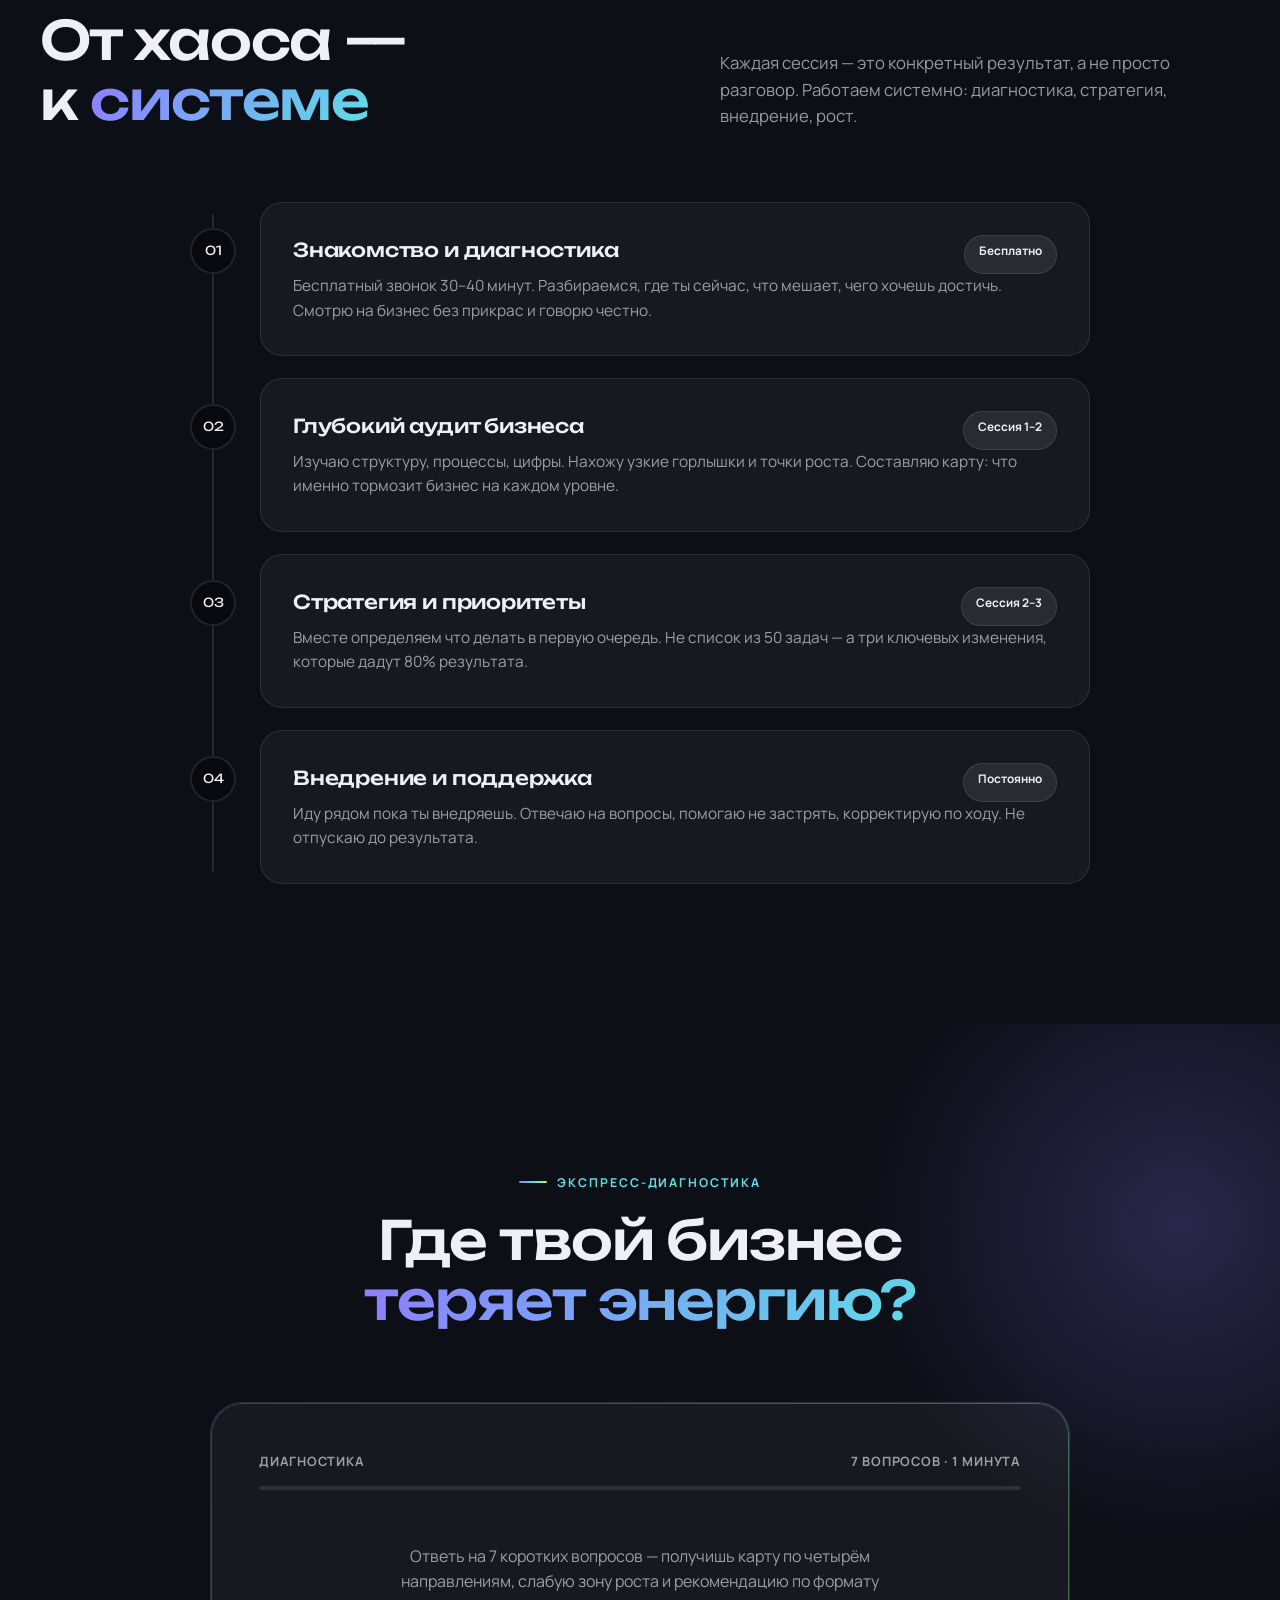
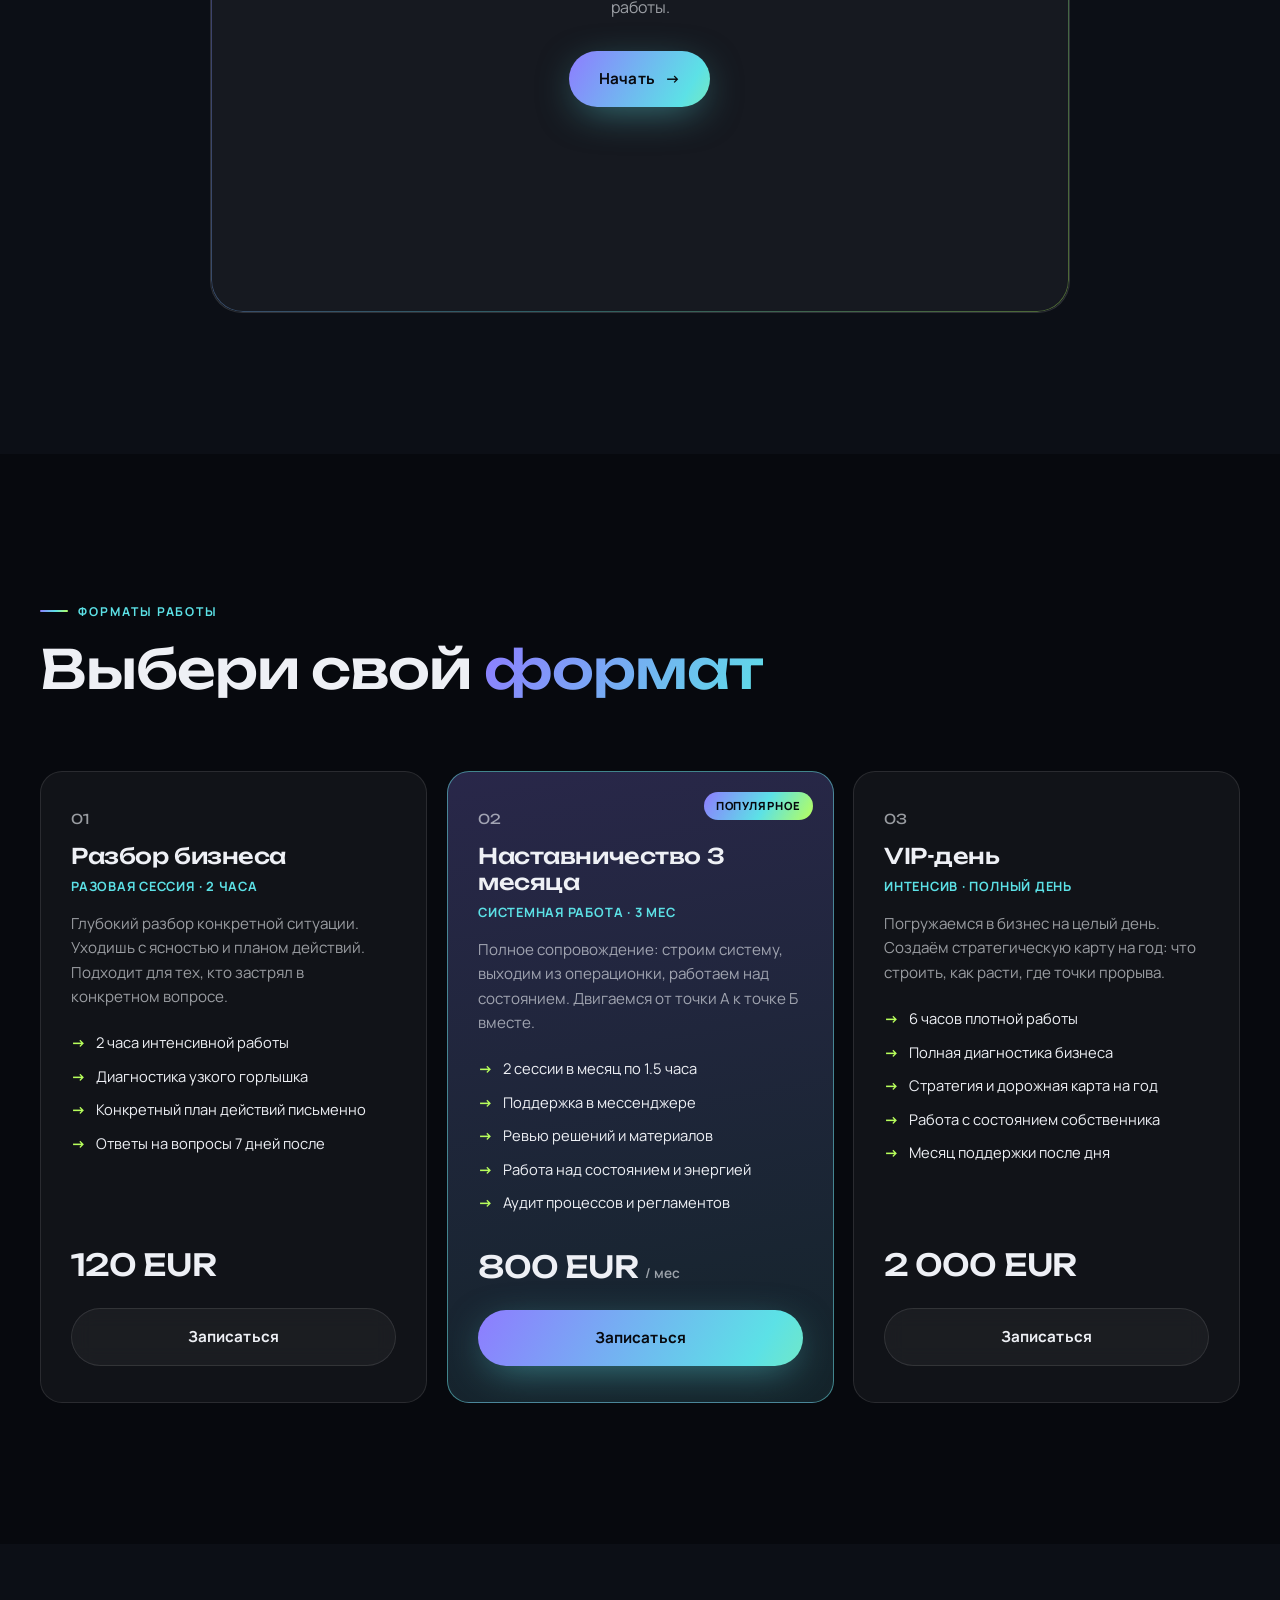
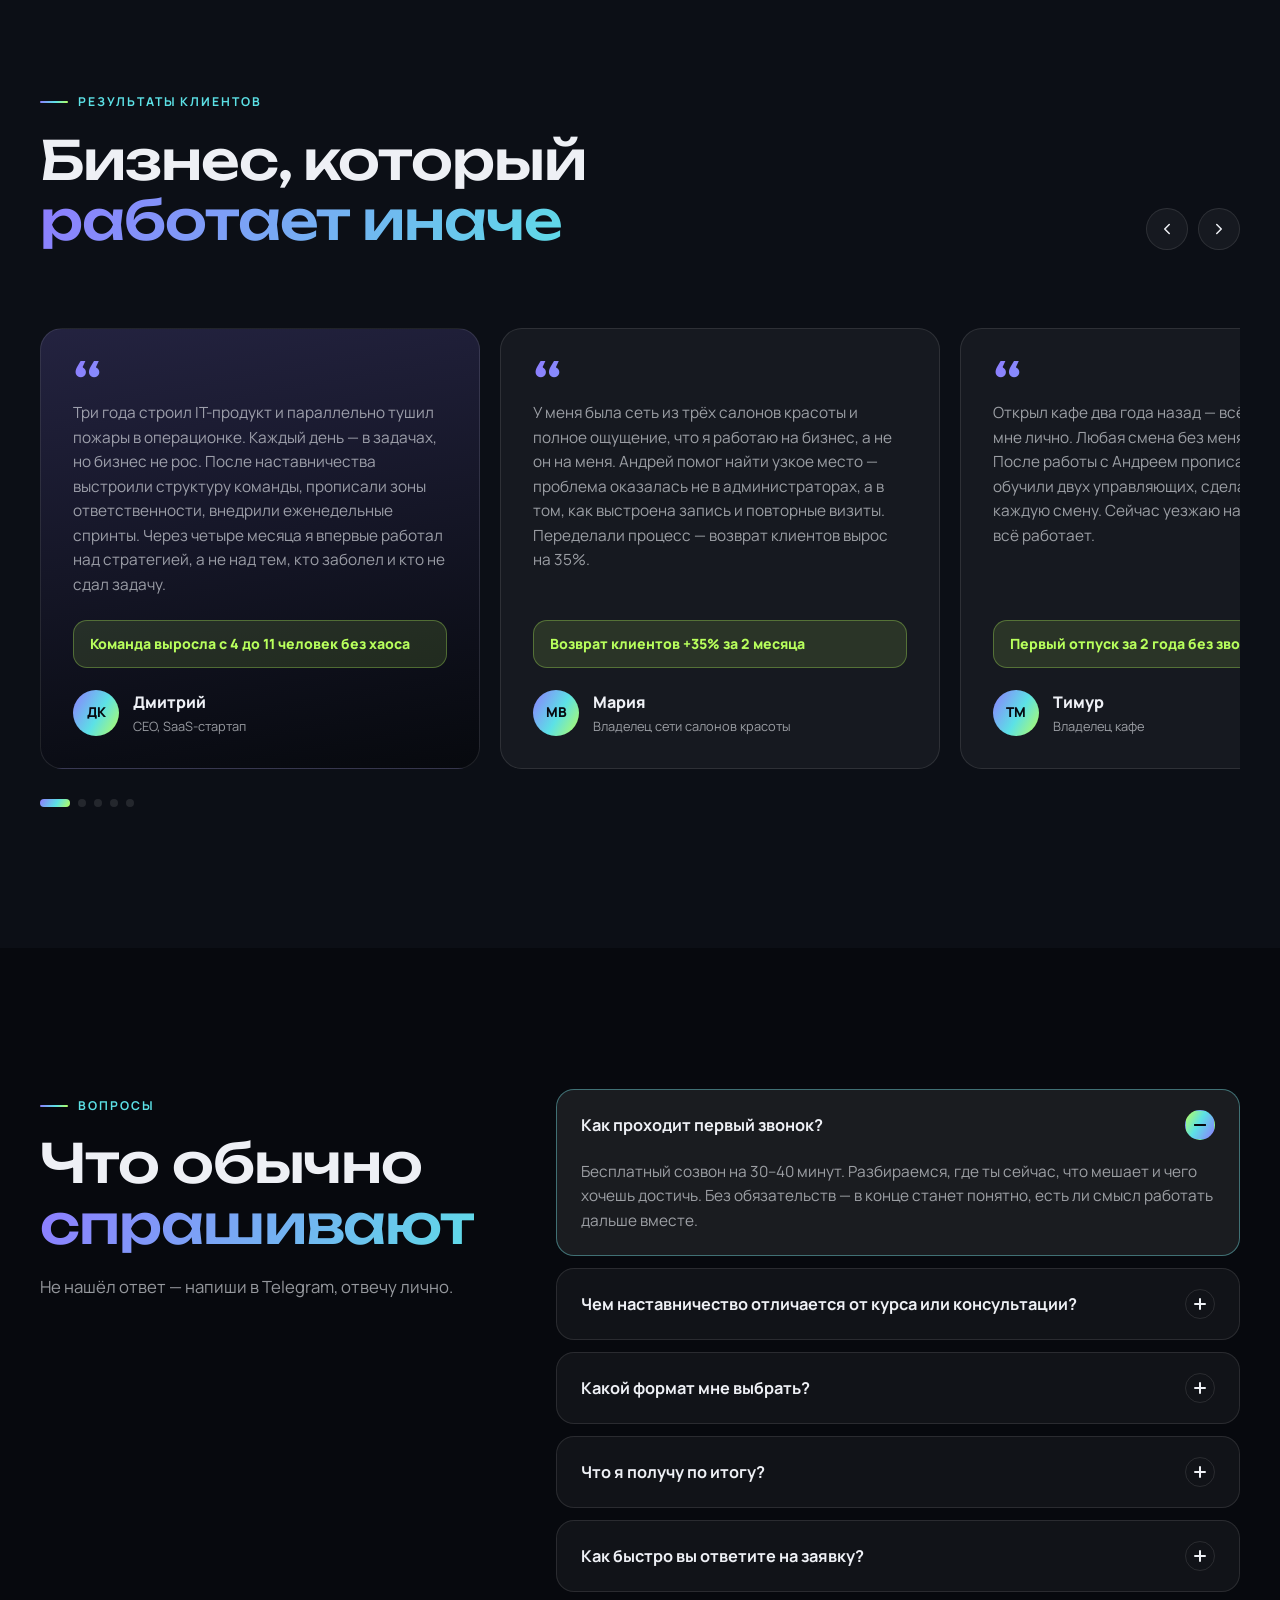
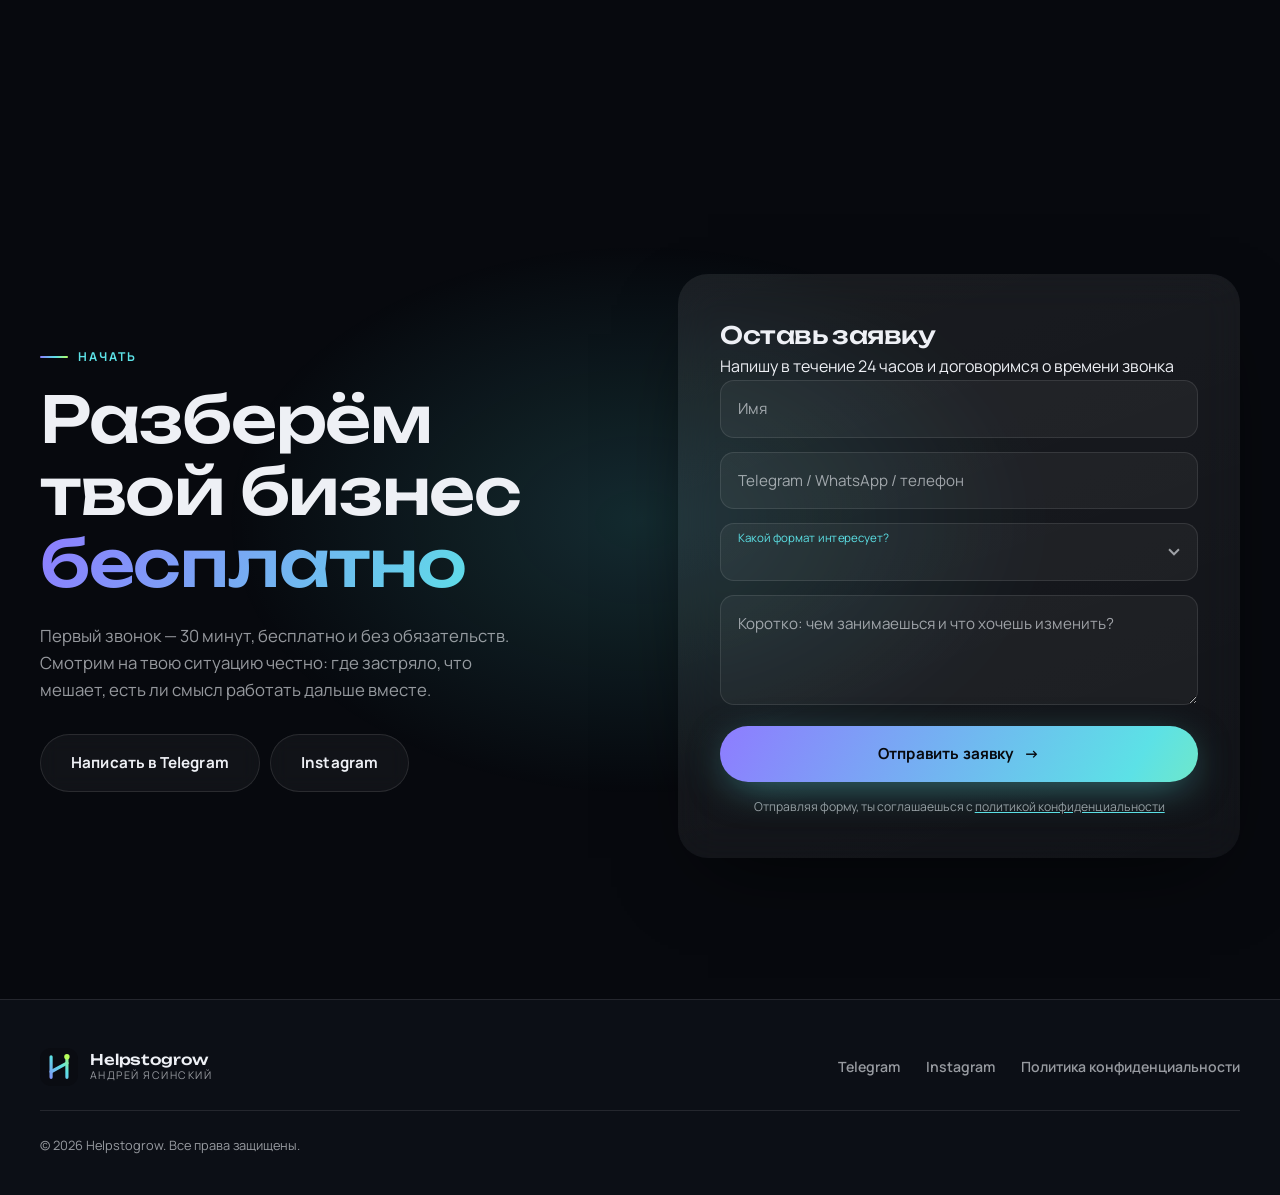
==== commit 8f05f2c9: "Rebrand helpstogrow.com: new visual identity, animations and interactive features - New brand system" ====
--- a/index.html
+++ b/index.html
@@ -1,1623 +1,492 @@
 <!DOCTYPE html>
-<html lang="ru"><head><meta http-equiv="Content-Type" content="text/html; charset=UTF-8">
-
+<html lang="ru" data-theme="dark">
+<head>
+<meta charset="UTF-8">
 <meta name="viewport" content="width=device-width, initial-scale=1.0">
+<title>Helpstogrow — Андрей Ясинский · Наставник для предпринимателей</title>
+<meta name="description" content="Helpstogrow — наставничество для предпринимателей: диагностика бизнеса, процессы без вашего участия, продажи, дашборды и состояние собственника. Бесплатный разбор — 30 минут.">
+<meta name="theme-color" content="#07090E">
+<meta property="og:type" content="website">
+<meta property="og:title" content="Helpstogrow — движок твоего бизнеса">
+<meta property="og:description" content="Процессы, которые работают без тебя. Наставничество для предпринимателей от Андрея Ясинского.">
+<meta property="og:url" content="https://helpstogrow.com/">
+<meta property="og:locale" content="ru_RU">
+<link rel="canonical" href="https://helpstogrow.com/">
 <link rel="icon" type="image/svg+xml" href="favicon.svg">
 <link rel="apple-touch-icon" href="favicon.svg">
-<title>Движок Твоего Бизнеса — Наставник для предпринимателей</title>
-<link href="https://fonts.googleapis.com/css2?family=Fraunces:ital,opsz,wght@0,9..144,300;0,9..144,500;0,9..144,700;1,9..144,300;1,9..144,500&family=DM+Sans:ital,wght@0,300;0,400;0,500;1,300&display=swap" rel="stylesheet">
-<style>
-  *, *::before, *::after { box-sizing: border-box; margin: 0; padding: 0; }
-
-  :root {
-    --cream: #F4EFE6;
-    --ink: #18140F;
-    --gold: #C4943A;
-    --ember: #B84E2A;
-    --moss: #5A6E4A;
-    --sand: #E8E0D0;
-    --fog: rgba(24,20,15,0.55);
-  }
-
-  html { scroll-behavior: smooth; }
-  body {
-    background: var(--cream);
-    color: var(--ink);
-    font-family: 'DM Sans', sans-serif;
-    font-weight: 300;
-    overflow-x: hidden;
-  }
-
-  /* ─── NAV ─── */
-  nav {
-    position: fixed; top: 0; left: 0; right: 0; z-index: 100;
-    padding: 18px 56px;
-    display: flex; justify-content: space-between; align-items: center;
-    background: rgba(244,239,230,0.88);
-    backdrop-filter: blur(14px);
-    border-bottom: 1px solid rgba(196,148,58,0.18);
-  }
-  .nav-logo {
-    font-family: 'Fraunces', serif;
-    font-size: 1.05rem; font-weight: 500; letter-spacing: -0.02em;
-    color: var(--ink); text-decoration: none;
-    display: inline-flex; align-items: center; gap: 12px;
-    text-decoration: none;
-  }
-  .nav-logo span { color: var(--ember); }
-  .nav-logo-icon {
-    width: 54px; height: 54px; flex-shrink: 0;
-    transition: transform 0.3s ease;
-  }
-  .nav-logo:hover .nav-logo-icon { transform: rotate(10deg); }
-  .nav-logo-text { display: flex; flex-direction: column; gap: 6px; }
-  .nav-logo-name {
-    font-family: 'Fraunces', serif;
-    font-size: 1rem; font-weight: 500; letter-spacing: -0.02em;
-    color: var(--ink); line-height: 1;
-  }
-  .nav-logo-sub {
-    font-size: 0.65rem; letter-spacing: 0.14em; text-transform: uppercase;
-    color: var(--gold); line-height: 1; font-family: 'DM Sans', sans-serif;
-    font-weight: 300;
-  }
-  .nav-links { display: flex; gap: 36px; list-style: none; }
-  .nav-links a {
-    font-size: 0.8rem; letter-spacing: 0.1em; text-transform: uppercase;
-    color: var(--ink); text-decoration: none; opacity: 0.5; transition: opacity 0.25s;
-  }
-  .nav-links a:hover { opacity: 1; }
-  .nav-cta {
-    background: var(--ink); color: var(--cream);
-    padding: 10px 24px; font-size: 0.8rem; letter-spacing: 0.08em;
-    text-transform: uppercase; text-decoration: none;
-    transition: background 0.3s;
-  }
-  .nav-cta:hover { background: var(--ember); }
-
-  /* ─── HERO ─── */
-  .hero {
-    min-height: 100vh;
-    display: grid; grid-template-columns: 1fr 1fr;
-    padding-top: 72px; overflow: hidden;
-  }
-  .hero-left {
-    padding: 100px 64px 80px 80px;
-    display: flex; flex-direction: column; justify-content: center;
-  }
-  .hero-eyebrow {
-    display: inline-flex; align-items: center; gap: 10px;
-    font-size: 0.75rem; letter-spacing: 0.18em; text-transform: uppercase;
-    color: var(--ember); margin-bottom: 36px;
-    opacity: 0; animation: fadeUp 0.7s ease forwards 0.2s;
-  }
-  .hero-eyebrow::before { content:''; width:32px; height:1px; background:var(--ember); }
-
-  .hero-h1 {
-    font-family: 'Fraunces', serif;
-    font-size: clamp(3.2rem, 5vw, 5.8rem);
-    font-weight: 500; line-height: 1.02; letter-spacing: -0.035em;
-    margin-bottom: 32px;
-    opacity: 0; animation: fadeUp 0.8s ease forwards 0.35s;
-  }
-  .hero-h1 em { font-style: italic; font-weight: 300; color: var(--ember); }
-  .hero-h1 .line-gold { color: var(--gold); }
-
-  .hero-desc {
-    font-size: 1.05rem; line-height: 1.75; color: var(--fog);
-    max-width: 440px; margin-bottom: 52px;
-    opacity: 0; animation: fadeUp 0.8s ease forwards 0.5s;
-  }
-
-  .hero-pills {
-    display: flex; flex-wrap: wrap; gap: 10px; margin-bottom: 52px;
-    opacity: 0; animation: fadeUp 0.8s ease forwards 0.6s;
-  }
-  .pill {
-    padding: 7px 16px; border: 1px solid rgba(196,148,58,0.4);
-    font-size: 0.78rem; letter-spacing: 0.06em; color: var(--gold);
-    background: rgba(196,148,58,0.07);
-  }
-
-  .hero-btns {
-    display: flex; gap: 16px; align-items: center;
-    opacity: 0; animation: fadeUp 0.8s ease forwards 0.7s;
-  }
-  .btn-primary {
-    background: var(--ink); color: var(--cream);
-    padding: 17px 38px; border: none; text-decoration: none;
-    font-family: 'DM Sans', sans-serif; font-size: 0.88rem; letter-spacing: 0.06em;
-    cursor: pointer; transition: background 0.3s, transform 0.2s; display: inline-block;
-  }
-  .btn-primary:hover { background: var(--ember); transform: translateY(-2px); }
-  .btn-text {
-    color: var(--ink); font-size: 0.85rem; text-decoration: none;
-    display: inline-flex; align-items: center; gap: 8px; transition: gap 0.3s;
-  }
-  .btn-text:hover { gap: 14px; }
-  .btn-text::after { content: '→'; }
-
-  .hero-right {
-    position: relative; overflow: hidden;
-    background: linear-gradient(150deg, #2C2318 0%, #1A1410 60%, #3A2A18 100%);
-  }
-  .hero-grid-overlay {
-    position: absolute; inset: 0;
-    background-image:
-      linear-gradient(rgba(196,148,58,0.06) 1px, transparent 1px),
-      linear-gradient(90deg, rgba(196,148,58,0.06) 1px, transparent 1px);
-    background-size: 48px 48px;
-  }
-  .hero-dna {
-    position: absolute; top: 50%; left: 50%;
-    transform: translate(-50%, -50%);
-    opacity: 0; animation: fadeIn 1.2s ease forwards 1s;
-  }
-  .hero-dna svg { width: 320px; height: 480px; }
-
-  .hero-stats {
-    position: absolute; bottom: 56px; left: 48px; right: 48px;
-    display: grid; grid-template-columns: repeat(3, 1fr);
-    gap: 1px; background: rgba(196,148,58,0.15);
-    opacity: 0; animation: fadeUp 0.8s ease forwards 1.1s;
-  }
-  .hero-stat {
-    background: rgba(24,20,15,0.85);
-    padding: 24px 20px; text-align: center;
-  }
-  .hero-stat-num {
-    font-family: 'Fraunces', serif;
-    font-size: 2.2rem; font-weight: 500; color: var(--gold); line-height: 1;
-    display: block; margin-bottom: 6px;
-  }
-  .hero-stat-label {
-    font-size: 0.72rem; letter-spacing: 0.1em; text-transform: uppercase;
-    color: rgba(244,239,230,0.45);
-  }
-
-  /* ─── SECTION HELPERS ─── */
-  .section-label {
-    font-size: 0.72rem; letter-spacing: 0.2em; text-transform: uppercase;
-    color: var(--gold); margin-bottom: 20px;
-    display: flex; align-items: center; gap: 10px;
-  }
-  .section-label::before { content:''; width:20px; height:1px; background:var(--gold); }
-
-  .reveal {
-    opacity: 0; transform: translateY(36px);
-    transition: opacity 0.8s ease, transform 0.8s ease;
-  }
-  .reveal.visible { opacity: 1; transform: translateY(0); }
-
-  /* ─── DNA PILLARS ─── */
-  .pillars {
-    padding: 130px 80px;
-    background: var(--ink); color: var(--cream);
-    position: relative; overflow: hidden;
-  }
-  .pillars::before {
-    content: 'ДНК';
-    position: absolute; right: -20px; top: 50%; transform: translateY(-50%);
-    font-family: 'Fraunces', serif; font-size: 28vw; font-weight: 700;
-    color: rgba(255,255,255,0.025); line-height: 1; pointer-events: none;
-    letter-spacing: -0.05em;
-  }
-
-  .pillars-header { margin-bottom: 80px; }
-  .pillars-header .section-label { color: var(--gold); }
-  .pillars-header .section-label::before { background: var(--gold); }
-  .pillars-title {
-    font-family: 'Fraunces', serif;
-    font-size: clamp(2.4rem, 4vw, 4rem);
-    font-weight: 500; line-height: 1.08; letter-spacing: -0.03em;
-    max-width: 700px;
-  }
-  .pillars-title em { font-style: italic; font-weight: 300; color: var(--gold); }
-
-  .pillars-grid {
-    display: grid; grid-template-columns: repeat(2, 1fr);
-    gap: 2px; position: relative; z-index: 1;
-  }
-
-  .pillar {
-    padding: 56px 52px;
-    border: 1px solid rgba(196,148,58,0.1);
-    position: relative; overflow: hidden;
-    transition: border-color 0.4s;
-    cursor: default;
-  }
-  .pillar::after {
-    content: '';
-    position: absolute; left: 0; top: 0; bottom: 0; width: 0;
-    background: linear-gradient(180deg, var(--ember), transparent);
-    opacity: 0.15;
-    transition: width 0.5s ease;
-  }
-  .pillar:hover { border-color: rgba(196,148,58,0.35); }
-  .pillar:hover::after { width: 3px; }
-
-  .pillar-icon {
-    width: 64px; height: 64px; margin-bottom: 28px;
-    display: flex; align-items: center; justify-content: center;
-    border: 1px solid rgba(196,148,58,0.35);
-    background: rgba(10,8,5,0.6);
-    position: relative; z-index: 1;
-  }
-  .pillar-icon svg { width: 34px; height: 34px; }
-  .pillar h3 {
-    font-family: 'Fraunces', serif;
-    font-size: 1.55rem; font-weight: 500; letter-spacing: -0.02em;
-    margin-bottom: 16px; line-height: 1.2;
-    position: relative; z-index: 1;
-  }
-  .pillar h3 em { font-style: italic; font-weight: 300; color: var(--gold); }
-  .pillar p {
-    font-size: 0.9rem; line-height: 1.8;
-    color: rgba(244,239,230,0.5);
-    margin-bottom: 28px;
-    position: relative; z-index: 1;
-  }
-  .pillar-tags {
-    display: flex; flex-wrap: wrap; gap: 8px;
-    position: relative; z-index: 1;
-  }
-  .pillar-tag {
-    font-size: 0.72rem; letter-spacing: 0.06em;
-    color: rgba(196,148,58,0.7);
-    padding: 4px 10px;
-    border: 1px solid rgba(196,148,58,0.2);
-  }
-
-  /* ─── SERVICES ─── */
-  .services {
-    padding: 130px 80px;
-    background: var(--cream);
-    border-top: 1px solid rgba(196,148,58,0.15);
-  }
-  .services-header {
-    display: grid; grid-template-columns: 1fr 1fr; gap: 80px;
-    align-items: end; margin-bottom: 80px;
-  }
-  .services-title {
-    font-family: 'Fraunces', serif;
-    font-size: clamp(2.4rem, 3.8vw, 4rem);
-    font-weight: 500; line-height: 1.06; letter-spacing: -0.03em;
-    margin-top: 16px;
-  }
-  .services-title em { font-style: italic; font-weight: 300; color: var(--ember); }
-  .services-intro {
-    font-size: 0.95rem; line-height: 1.82; color: var(--fog);
-    padding-bottom: 4px;
-  }
-
-  .services-grid {
-    display: grid;
-    grid-template-columns: repeat(3, 1fr);
-    gap: 2px;
-  }
-
-  .svc {
-    background: var(--sand);
-    padding: 44px 40px;
-    position: relative; overflow: hidden;
-    transition: background 0.35s, transform 0.3s;
-    cursor: default;
-    display: flex; flex-direction: column;
-  }
-  .svc::before {
-    content: '';
-    position: absolute; bottom: 0; left: 0; right: 0; height: 3px;
-    background: linear-gradient(90deg, var(--gold), var(--ember));
-    transform: scaleX(0); transform-origin: left;
-    transition: transform 0.4s ease;
-  }
-  .svc:hover { background: #fff; transform: translateY(-3px); }
-  .svc:hover::before { transform: scaleX(1); }
-
-  .svc-num {
-    font-family: 'Fraunces', serif;
-    font-size: 0.72rem; letter-spacing: 0.2em; text-transform: uppercase;
-    color: var(--gold); margin-bottom: 20px;
-  }
-  .svc-icon {
-    font-size: 2rem; margin-bottom: 18px; display: block; line-height: 1;
-  }
-  .svc h3 {
-    font-family: 'Fraunces', serif;
-    font-size: 1.3rem; font-weight: 500; letter-spacing: -0.02em;
-    line-height: 1.2; margin-bottom: 14px;
-  }
-  .svc h3 em { font-style: italic; font-weight: 300; color: var(--ember); }
-  .svc p {
-    font-size: 0.86rem; line-height: 1.78; color: var(--fog);
-    margin-bottom: 24px; flex-grow: 1;
-  }
-  .svc-list {
-    list-style: none; margin-top: auto;
-    padding-top: 20px; border-top: 1px solid rgba(196,148,58,0.15);
-  }
-  .svc-list li {
-    font-size: 0.78rem; line-height: 1.5; color: rgba(24,20,15,0.5);
-    padding: 5px 0;
-    display: flex; align-items: flex-start; gap: 8px;
-  }
-  .svc-list li::before { content: '·'; color: var(--gold); font-size: 1.2rem; line-height: 1.1; flex-shrink: 0; }
-
-  /* ─── ABOUT ─── */
-  .about {
-    padding: 130px 80px;
-    display: grid; grid-template-columns: 1fr 1.3fr; gap: 100px;
-    align-items: start;
-  }
-  .about-sticky {
-    position: sticky; top: 110px;
-  }
-  .about-title {
-    font-family: 'Fraunces', serif;
-    font-size: clamp(2.4rem, 3.5vw, 3.6rem);
-    font-weight: 500; line-height: 1.08; letter-spacing: -0.03em;
-    margin-top: 16px; margin-bottom: 36px;
-  }
-  .about-title em { font-style: italic; font-weight: 300; color: var(--moss); }
-
-  .about-quote {
-    padding: 28px 32px;
-    border-left: 3px solid var(--gold);
-    background: var(--sand);
-    font-family: 'Fraunces', serif;
-    font-size: 1.15rem; font-style: italic; font-weight: 300;
-    line-height: 1.6; color: rgba(24,20,15,0.75);
-  }
-
-  .about-body p {
-    font-size: 1.05rem; line-height: 1.82; color: var(--fog);
-    margin-bottom: 24px;
-  }
-  .about-body p strong { color: var(--ink); font-weight: 500; }
-
-  .about-wins {
-    margin-top: 48px; display: flex; flex-direction: column; gap: 16px;
-  }
-  .win-row {
-    display: flex; align-items: flex-start; gap: 20px;
-    padding: 20px 24px; background: var(--sand);
-    transition: transform 0.3s;
-  }
-  .win-row:hover { transform: translateX(8px); }
-  .win-num {
-    font-family: 'Fraunces', serif;
-    font-size: 1.8rem; font-weight: 500; color: var(--gold);
-    line-height: 1; flex-shrink: 0; width: 70px;
-  }
-  .win-text { font-size: 0.88rem; line-height: 1.6; color: var(--fog); padding-top: 4px; }
-  .win-text strong { color: var(--ink); font-weight: 500; display: block; margin-bottom: 2px; }
-
-  /* ─── PROCESS ─── */
-  .process {
-    padding: 130px 80px;
-    background: var(--sand);
-  }
-  .process-header {
-    display: grid; grid-template-columns: 1fr 1fr; gap: 80px;
-    margin-bottom: 80px; align-items: end;
-  }
-  .process-title {
-    font-family: 'Fraunces', serif;
-    font-size: clamp(2.4rem, 3.5vw, 3.8rem);
-    font-weight: 500; line-height: 1.08; letter-spacing: -0.03em;
-    margin-top: 16px;
-  }
-  .process-title em { font-style: italic; font-weight: 300; color: var(--ember); }
-  .process-intro {
-    font-size: 0.95rem; line-height: 1.8; color: var(--fog);
-    padding-bottom: 8px;
-  }
-
-  .process-steps { display: flex; flex-direction: column; gap: 2px; }
-  .process-step {
-    display: grid; grid-template-columns: 80px 1fr auto;
-    align-items: center; gap: 40px;
-    padding: 36px 48px; background: var(--cream);
-    transition: background 0.3s;
-    cursor: default;
-  }
-  .process-step:hover { background: #fff; }
-  .step-n {
-    font-family: 'Fraunces', serif;
-    font-size: 3rem; font-weight: 300; color: rgba(196,148,58,0.3);
-    line-height: 1;
-  }
-  .step-body h4 {
-    font-family: 'Fraunces', serif;
-    font-size: 1.25rem; font-weight: 500; letter-spacing: -0.015em;
-    margin-bottom: 8px;
-  }
-  .step-body p { font-size: 0.87rem; line-height: 1.7; color: var(--fog); }
-  .step-tag {
-    font-size: 0.72rem; letter-spacing: 0.1em; text-transform: uppercase;
-    color: var(--ember); white-space: nowrap;
-    padding: 6px 14px; border: 1px solid rgba(184,78,42,0.25);
-  }
-
-  /* ─── PROGRAMS ─── */
-  .programs {
-    padding: 130px 80px;
-    background: var(--ink); color: var(--cream);
-  }
-  .programs-header { margin-bottom: 72px; }
-  .programs-header .section-label { color: var(--gold); }
-  .programs-header .section-label::before { background: var(--gold); }
-  .programs-title {
-    font-family: 'Fraunces', serif;
-    font-size: clamp(2.4rem, 4vw, 4rem);
-    font-weight: 500; line-height: 1.08; letter-spacing: -0.03em;
-  }
-  .programs-title em { font-style: italic; font-weight: 300; color: var(--gold); }
-
-  .programs-grid {
-    display: grid; grid-template-columns: repeat(3, 1fr); gap: 2px;
-  }
-  .prog-card {
-    padding: 52px 44px;
-    border: 1px solid rgba(196,148,58,0.1);
-    display: flex; flex-direction: column;
-    transition: border-color 0.3s, background 0.3s;
-    cursor: default;
-  }
-  .prog-card:hover {
-    border-color: rgba(196,148,58,0.3);
-    background: rgba(255,255,255,0.02);
-  }
-  .prog-card.featured {
-    border-color: var(--gold);
-    background: rgba(196,148,58,0.06);
-    position: relative;
-  }
-  .prog-badge {
-    position: absolute; top: -1px; right: 40px;
-    background: var(--gold); color: var(--ink);
-    font-size: 0.68rem; letter-spacing: 0.12em; text-transform: uppercase;
-    padding: 6px 14px; font-weight: 500;
-  }
-  .prog-num {
-    font-family: 'Fraunces', serif;
-    font-size: 5rem; font-weight: 300;
-    color: rgba(196,148,58,0.12); line-height: 1;
-    margin-bottom: 20px;
-  }
-  .prog-card h3 {
-    font-family: 'Fraunces', serif;
-    font-size: 1.5rem; font-weight: 500; letter-spacing: -0.02em;
-    line-height: 1.2; margin-bottom: 6px;
-  }
-  .prog-format {
-    font-size: 0.78rem; letter-spacing: 0.08em; text-transform: uppercase;
-    color: var(--gold); margin-bottom: 20px;
-  }
-  .prog-desc {
-    font-size: 0.88rem; line-height: 1.75;
-    color: rgba(244,239,230,0.5); margin-bottom: 28px; flex-grow: 1;
-  }
-  .prog-list {
-    list-style: none; margin-bottom: 36px;
-  }
-  .prog-list li {
-    font-size: 0.82rem; line-height: 1.5;
-    color: rgba(244,239,230,0.55);
-    padding: 8px 0; border-bottom: 1px solid rgba(244,239,230,0.06);
-    display: flex; gap: 10px; align-items: flex-start;
-  }
-  .prog-list li::before { content: '—'; color: var(--gold); flex-shrink: 0; }
-  .prog-price {
-    font-family: 'Fraunces', serif;
-    font-size: 1.2rem; color: var(--gold); margin-bottom: 20px;
-  }
-  .prog-cta {
-    display: inline-block; text-align: center;
-    padding: 14px; border: 1px solid rgba(196,148,58,0.4);
-    font-size: 0.8rem; letter-spacing: 0.08em; text-transform: uppercase;
-    color: var(--cream); text-decoration: none;
-    transition: background 0.3s, border-color 0.3s;
-  }
-  .prog-cta:hover { background: var(--ember); border-color: var(--ember); }
-  .prog-card.featured .prog-cta {
-    background: var(--gold); border-color: var(--gold); color: var(--ink);
-  }
-  .prog-card.featured .prog-cta:hover { background: var(--ember); border-color: var(--ember); color: var(--cream); }
-
-  /* ─── TESTIMONIALS ─── */
-  .testimonials { padding: 130px 80px; }
-  .testi-header { margin-bottom: 64px; }
-  .testi-title {
-    font-family: 'Fraunces', serif;
-    font-size: clamp(2.4rem, 3.5vw, 3.6rem);
-    font-weight: 500; line-height: 1.08; letter-spacing: -0.03em;
-    margin-top: 16px;
-  }
-  .testi-title em { font-style: italic; font-weight: 300; color: var(--moss); }
-
-  .testi-grid {
-    display: grid; grid-template-columns: 1.6fr 1fr; gap: 24px;
-    margin-bottom: 24px;
-  }
-  .testi-grid-bottom {
-    display: grid; grid-template-columns: repeat(3, 1fr); gap: 24px;
-  }
-  .testi-card {
-    padding: 52px; background: var(--sand);
-    transition: transform 0.3s;
-  }
-  .testi-card:hover { transform: translateY(-4px); }
-  .testi-card.dark { background: var(--ink); color: var(--cream); }
-
-  .testi-mark {
-    font-family: 'Fraunces', serif; font-size: 5rem;
-    line-height: 0.7; color: var(--gold); opacity: 0.3;
-    display: block; margin-bottom: 20px;
-  }
-  .testi-text {
-    font-family: 'Fraunces', serif;
-    font-size: 1.12rem; font-weight: 300; font-style: italic;
-    line-height: 1.65; margin-bottom: 32px;
-    color: rgba(24,20,15,0.8);
-  }
-  .testi-card.dark .testi-text { color: rgba(244,239,230,0.8); }
-
-  .testi-result {
-    display: inline-flex; align-items: center; gap: 8px;
-    background: rgba(196,148,58,0.12); padding: 8px 16px;
-    font-size: 0.78rem; letter-spacing: 0.06em; color: var(--gold);
-    margin-bottom: 28px;
-  }
-  .testi-result::before { content: '↑'; font-size: 1rem; }
-
-  .testi-author { display: flex; align-items: center; gap: 16px; }
-  .testi-av {
-    width: 48px; height: 48px; border-radius: 50%;
-    background: var(--gold); display: flex; align-items: center; justify-content: center;
-    font-family: 'Fraunces', serif; font-size: 1rem; font-weight: 500;
-    color: var(--ink); flex-shrink: 0;
-  }
-  .testi-name { font-size: 0.88rem; font-weight: 500; }
-  .testi-role { font-size: 0.76rem; color: var(--fog); margin-top: 2px; }
-  .testi-card.dark .testi-role { color: rgba(244,239,230,0.4); }
-
-  .testi-col { display: flex; flex-direction: column; gap: 24px; }
-
-  /* ─── CTA ─── */
-  .cta {
-    padding: 140px 80px;
-    background: var(--ember); color: var(--cream);
-    display: grid; grid-template-columns: 1fr 1fr; gap: 80px; align-items: center;
-    position: relative; overflow: hidden;
-  }
-  .cta::before {
-    content: '';
-    position: absolute; right: -100px; top: -100px;
-    width: 500px; height: 500px;
-    border: 80px solid rgba(244,239,230,0.07); border-radius: 50%;
-  }
-  .cta::after {
-    content: '';
-    position: absolute; left: 20%; bottom: -150px;
-    width: 300px; height: 300px;
-    border: 50px solid rgba(244,239,230,0.05); border-radius: 50%;
-  }
-  .cta-left { position: relative; z-index: 1; }
-  .cta .section-label { color: rgba(244,239,230,0.6); }
-  .cta .section-label::before { background: rgba(244,239,230,0.6); }
-  .cta-title {
-    font-family: 'Fraunces', serif;
-    font-size: clamp(3rem, 5vw, 5.5rem);
-    font-weight: 500; line-height: 1.02; letter-spacing: -0.035em;
-    margin: 16px 0 24px;
-  }
-  .cta-title em { font-style: italic; font-weight: 300; opacity: 0.65; }
-  .cta-sub { font-size: 1rem; line-height: 1.75; opacity: 0.7; }
-
-  .cta-right { position: relative; z-index: 1; }
-  .cta-right h3 {
-    font-family: 'Fraunces', serif;
-    font-size: 1.4rem; font-weight: 500; margin-bottom: 8px;
-  }
-  .cta-right p { font-size: 0.85rem; opacity: 0.6; margin-bottom: 32px; line-height: 1.6; }
-
-  .form-field { margin-bottom: 12px; }
-  .form-field input, .form-field select, .form-field textarea {
-    width: 100%;
-    background: rgba(244,239,230,0.12); border: 1px solid rgba(244,239,230,0.25);
-    color: var(--cream); font-family: 'DM Sans', sans-serif; font-size: 0.9rem;
-    padding: 15px 20px; outline: none; appearance: none;
-    transition: border 0.3s, background 0.3s;
-  }
-  .form-field input::placeholder, .form-field textarea::placeholder { color: rgba(244,239,230,0.38); }
-  .form-field input:focus, .form-field textarea:focus {
-    background: rgba(244,239,230,0.18); border-color: rgba(244,239,230,0.55);
-  }
-  .form-field select { color: rgba(244,239,230,0.7); cursor: pointer; }
-  .form-field select option { background: var(--ink); color: var(--cream); }
-  .form-field textarea { height: 90px; resize: none; }
-  .btn-submit {
-    width: 100%; background: var(--cream); color: var(--ember);
-    border: none; padding: 18px; margin-top: 8px;
-    font-family: 'DM Sans', sans-serif; font-size: 0.85rem; font-weight: 500;
-    letter-spacing: 0.1em; text-transform: uppercase; cursor: pointer;
-    transition: background 0.3s, color 0.3s, transform 0.2s;
-  }
-  .btn-submit:hover { background: var(--ink); color: var(--cream); transform: translateY(-2px); }
-
-  /* ─── FOOTER ─── */
-  footer {
-    padding: 44px 80px;
-    background: var(--ink); color: rgba(244,239,230,0.35);
-    display: flex; justify-content: space-between; align-items: center;
-    font-size: 0.78rem; letter-spacing: 0.04em;
-  }
-  .footer-logo {
-    font-family: 'Fraunces', serif; font-size: 1.1rem; font-weight: 500;
-    color: var(--cream); text-decoration: none;
-    display: inline-flex; align-items: center; gap: 12px;
-  }
-  .footer-logo span { color: var(--gold); }
-  .footer-logo-icon { width: 48px; height: 48px; flex-shrink: 0; }
-  .footer-links { display: flex; gap: 24px; }
-  .footer-links a { color: rgba(244,239,230,0.35); text-decoration: none; transition: color 0.3s; }
-  .footer-links a:hover { color: var(--gold); }
-
-  /* ─── ANIMATIONS ─── */
-  @keyframes fadeUp {
-    from { opacity: 0; transform: translateY(28px); }
-    to { opacity: 1; transform: translateY(0); }
-  }
-  @keyframes fadeIn {
-    from { opacity: 0; }
-    to { opacity: 1; }
-  }
-
-  /* ─── MOBILE ─── */
-  /* ─── BURGER MENU ─── */
-  .burger {
-    display: none;
-    flex-direction: column; gap: 5px;
-    cursor: pointer; padding: 4px; background: none; border: none;
-  }
-  .burger span {
-    display: block; width: 24px; height: 2px;
-    background: var(--ink); transition: all 0.3s ease;
-    transform-origin: center;
-  }
-  .burger.open span:nth-child(1) { transform: translateY(7px) rotate(45deg); }
-  .burger.open span:nth-child(2) { opacity: 0; }
-  .burger.open span:nth-child(3) { transform: translateY(-7px) rotate(-45deg); }
-
-  .mobile-menu {
-    display: none;
-    position: fixed; top: 60px; left: 0; right: 0; bottom: 0;
-    background: rgba(244,239,230,0.98);
-    backdrop-filter: blur(16px);
-    z-index: 99;
-    flex-direction: column;
-    justify-content: center; align-items: center;
-    gap: 8px;
-    padding: 40px 24px;
-  }
-  .mobile-menu.open { display: flex; }
-  .mobile-menu a {
-    font-family: 'Fraunces', serif;
-    font-size: clamp(1.8rem, 7vw, 2.4rem);
-    font-weight: 500; letter-spacing: -0.02em;
-    color: var(--ink); text-decoration: none;
-    padding: 12px 0;
-    transition: color 0.25s;
-    text-align: center;
-  }
-  .mobile-menu a:hover { color: var(--ember); }
-  .mobile-menu .mobile-cta {
-    margin-top: 24px;
-    background: var(--ink); color: var(--cream);
-    padding: 16px 40px;
-    font-family: 'DM Sans', sans-serif;
-    font-size: 0.88rem; letter-spacing: 0.08em; text-transform: uppercase;
-    font-weight: 400;
-  }
-  .mobile-menu .mobile-cta:hover { background: var(--ember); color: var(--cream); }
-
-  /* ─── TABLET 960px ─── */
-  @media (max-width: 960px) {
-    nav { padding: 16px 24px; }
-    .nav-links, .nav-cta { display: none; }
-    .burger { display: flex; }
-
-    .hero { grid-template-columns: 1fr; min-height: auto; }
-    .hero-left { padding: 72px 24px 48px; }
-    .hero-right { height: 420px; }
-    .hero-dna { top: 44%; }
-    .hero-stats { position: absolute; bottom: 0; left: 0; right: 0; grid-template-columns: repeat(3,1fr); }
-    .hero-stat { padding: 16px 12px; }
-    .hero-stat-num { font-size: 1.6rem; }
-    .hero-stat-label { font-size: 0.65rem; }
-    .hero-quote { bottom: 40px; left: 24px; right: 24px; padding: 20px 24px; }
-
-    .pillars { padding: 80px 24px; }
-    .pillars-grid { grid-template-columns: 1fr; }
-
-    .services { padding: 80px 24px; }
-    .services-header { grid-template-columns: 1fr; gap: 24px; }
-    .services-grid { grid-template-columns: 1fr 1fr; }
-
-    .about { grid-template-columns: 1fr; padding: 80px 24px; gap: 48px; }
-    .about-sticky { position: static; }
-
-    .process { padding: 80px 24px; }
-    .process-header { grid-template-columns: 1fr; gap: 24px; }
-    .process-step { grid-template-columns: 60px 1fr; padding: 28px 24px; }
-    .step-tag { display: none; }
-
-    .programs { padding: 80px 24px; }
-    .programs-grid { grid-template-columns: 1fr; }
-
-    .testimonials { padding: 80px 24px; }
-    .testi-grid { grid-template-columns: 1fr; }
-    .testi-grid-bottom { grid-template-columns: 1fr; }
-
-    .cta { grid-template-columns: 1fr; padding: 80px 24px; gap: 48px; }
-    footer { flex-direction: column; gap: 20px; padding: 36px 24px; text-align: center; }
-    .footer-links { flex-wrap: wrap; justify-content: center; gap: 16px; }
-  }
-
-  /* ─── MOBILE 480px ─── */
-  @media (max-width: 480px) {
-    nav { padding: 14px 20px; }
-
-    .hero-left { padding: 64px 20px 40px; }
-    .hero-pills { gap: 8px; }
-    .pill { font-size: 0.72rem; padding: 6px 12px; }
-    .hero-btns { flex-direction: column; align-items: flex-start; gap: 16px; }
-    .btn-primary { width: 100%; text-align: center; padding: 16px; }
-    .hero-right {
-      height: auto;
-      display: flex;
-      flex-direction: column;
-      overflow: visible;
-    }
-    .hero-dna {
-      position: relative;
-      top: auto; left: auto;
-      transform: none;
-      display: flex; justify-content: center;
-      padding: 32px 0 16px;
-      opacity: 1; animation: none;
-    }
-    .hero-dna svg { width: 220px; height: 320px; }
-    .hero-grid-overlay { display: none; }
-    .hero-stats {
-      position: relative;
-      bottom: auto; left: auto; right: auto;
-      grid-template-columns: repeat(3,1fr);
-      opacity: 1; animation: none;
-      background: rgba(196,148,58,0.15);
-    }
-    .hero-stat-num { font-size: 1.3rem; }
-    .hero-stat { padding: 14px 8px; }
-    .hero-stat-label { font-size: 0.6rem; }
-
-    .pillars { padding: 64px 20px; }
-    .pillar { padding: 36px 28px; }
-
-    .services { padding: 64px 20px; }
-    .services-grid { grid-template-columns: 1fr; }
-    .svc { padding: 32px 24px; }
-
-    .about { padding: 64px 20px; gap: 40px; }
-    .about-quote { padding: 20px 20px; font-size: 1rem; }
-    .win-row { padding: 16px 18px; gap: 14px; }
-    .win-num { font-size: 1.4rem; width: 52px; }
-
-    .process { padding: 64px 20px; }
-    .process-step { grid-template-columns: 48px 1fr; gap: 16px; padding: 24px 20px; }
-    .step-n { font-size: 2.2rem; }
-    .step-body h4 { font-size: 1rem; }
-
-    .programs { padding: 64px 20px; }
-    .prog-card { padding: 36px 28px; }
-    .prog-num { font-size: 3.5rem; }
-
-    .testimonials { padding: 64px 20px; }
-    .testi-card { padding: 36px 28px; }
-    .testi-text { font-size: 1rem; }
-
-    .cta { padding: 64px 20px; }
-    .cta-title { font-size: 2.8rem; }
-    .form-field input,
-    .form-field select,
-    .form-field textarea { font-size: 0.88rem; padding: 14px 16px; }
-    .btn-submit { padding: 16px; font-size: 0.82rem; }
-
-    footer { padding: 28px 20px; }
-    .footer-links { gap: 12px; }
-    .footer-links a { font-size: 0.76rem; }
-  }
-</style>
+<link rel="preconnect" href="https://fonts.googleapis.com">
+<link rel="preconnect" href="https://fonts.gstatic.com" crossorigin>
+<link href="https://fonts.googleapis.com/css2?family=Manrope:wght@400;500;600;700;800&family=Unbounded:wght@400;500;600&display=swap&subset=cyrillic" rel="stylesheet">
+<link rel="stylesheet" href="assets/style.css">
+<script>
+  document.documentElement.classList.add('js');
+  try {
+    var t = localStorage.getItem('htg-theme');
+    if (t) document.documentElement.setAttribute('data-theme', t);
+  } catch (e) {}
+</script>
+<script type="application/ld+json">
+{"@context":"https://schema.org","@type":"ProfessionalService","name":"Helpstogrow","founder":{"@type":"Person","name":"Андрей Ясинский"},"url":"https://helpstogrow.com/","description":"Наставничество и консалтинг для предпринимателей: процессы, продажи, управленческие системы, состояние собственника.","sameAs":["https://t.me/mentor_helpstogrow","https://www.instagram.com/andrei.yasinski"]}
+</script>
 </head>
 <body>
 
-<!-- NAV -->
-<nav>
-  <a href="#" class="nav-logo">
-    <svg class="nav-logo-icon" viewBox="0 0 54 54" fill="none" xmlns="http://www.w3.org/2000/svg">
-      <!-- Dark fill -->
-      <circle cx="27" cy="27" r="26" fill="#3D2E1E"/>
-      <!-- Outer gold ring -->
-      <circle cx="27" cy="27" r="25" fill="none" stroke="#C4943A" stroke-width="1.2"/>
-      <!-- Inner gold ring -->
-      <circle cx="27" cy="27" r="21" fill="none" stroke="rgba(196,148,58,0.4)" stroke-width="0.6"/>
-      <!-- Tick top -->
-      <line x1="27" y1="2" x2="27" y2="7" stroke="#C4943A" stroke-width="1.5" stroke-linecap="round"/>
-      <!-- Tick bottom -->
-      <line x1="27" y1="47" x2="27" y2="52" stroke="#C4943A" stroke-width="1.5" stroke-linecap="round"/>
-      <!-- Tick left -->
-      <line x1="2" y1="27" x2="6.5" y2="27" stroke="rgba(196,148,58,0.5)" stroke-width="0.8" stroke-linecap="round"/>
-      <!-- Tick right -->
-      <line x1="47.5" y1="27" x2="52" y2="27" stroke="rgba(196,148,58,0.5)" stroke-width="0.8" stroke-linecap="round"/>
-      <!-- Dot on top tick -->
-      <circle cx="27" cy="2.5" r="1.5" fill="#C4943A"/>
-      <!-- HTG gold text -->
-      <text font-family="Georgia, serif" font-size="14" font-weight="400" fill="#C4943A" text-anchor="middle" x="27" y="32" letter-spacing="0.12em">HTG</text>
+<!-- Shared SVG defs -->
+<svg width="0" height="0" style="position:absolute" aria-hidden="true" focusable="false">
+  <defs>
+    <linearGradient id="gMark" x1="6" y1="40" x2="40" y2="6" gradientUnits="userSpaceOnUse">
+      <stop offset="0" stop-color="#8E7CFF"/><stop offset=".55" stop-color="#5CE1E6"/><stop offset="1" stop-color="#B8FF5C"/>
+    </linearGradient>
+    <linearGradient id="okG" x1="0" y1="1" x2="1" y2="0"><stop offset="0" stop-color="#8E7CFF"/><stop offset=".6" stop-color="#5CE1E6"/><stop offset="1" stop-color="#B8FF5C"/></linearGradient>
+    <symbol id="mark" viewBox="0 0 48 48">
+      <rect width="48" height="48" rx="14" fill="#0A0C12"/>
+      <path d="M14 37V11M34 37V11" stroke="url(#gMark)" stroke-width="4" stroke-linecap="round" fill="none"/>
+      <path d="M14 30L34 19" stroke="url(#gMark)" stroke-width="4" stroke-linecap="round" fill="none"/>
+      <circle cx="34" cy="11" r="3.4" fill="#B8FF5C"/>
+    </symbol>
+  </defs>
+</svg>
+
+<!-- Loader -->
+<div class="loader" id="loader" aria-hidden="true">
+  <div class="loader-inner">
+    <svg viewBox="0 0 48 48" fill="none">
+      <path class="draw" d="M14 37V11" stroke="url(#gMark)" stroke-width="4" stroke-linecap="round"/>
+      <path class="draw d2" d="M34 37V11" stroke="url(#gMark)" stroke-width="4" stroke-linecap="round"/>
+      <path class="draw d3" d="M14 30L34 19" stroke="url(#gMark)" stroke-width="4" stroke-linecap="round"/>
+      <circle class="dot" cx="34" cy="11" r="3.4" fill="#B8FF5C"/>
     </svg>
-    <span class="nav-logo-text">
-      <span class="nav-logo-name">Андрей Ясинский</span>
-      <span class="nav-logo-sub">Helpstogrow · Наставник</span>
+    <div class="loader-word">Helpstogrow</div>
+    <div class="loader-bar"><i></i></div>
+  </div>
+</div>
+
+<div class="progress" id="progress"></div>
+<div class="cursor-glow" id="glow"></div>
+<div class="noise"></div>
+
+<!-- Nav -->
+<header class="nav" id="nav">
+  <a href="#top" class="logo" aria-label="Helpstogrow — на главную">
+    <svg aria-hidden="true"><use href="#mark"/></svg>
+    <span class="logo-text">
+      <span class="logo-name">Helpstogrow</span>
+      <span class="logo-sub">Андрей Ясинский</span>
     </span>
   </a>
-  <ul class="nav-links">
-    <li><a href="#pillars">Экспертиза</a></li>
-    <li><a href="#services">Услуги</a></li>
-    <li><a href="#about">Обо мне</a></li>
-    <li><a href="#process">Процесс</a></li>
-    <li><a href="#programs">Программы</a></li>
-    <li><a href="#reviews">Отзывы</a></li>
-  </ul>
-  <a href="#contact" class="nav-cta">Заказать разбор</a>
-  <button class="burger" id="burger" aria-label="Меню">
-    <span></span><span></span><span></span>
-  </button>
-</nav>
-
-<!-- MOBILE MENU -->
+  <nav aria-label="Основная навигация">
+    <ul class="nav-links" id="navLinks">
+      <li><a href="#pillars">Экспертиза</a></li>
+      <li><a href="#services">Услуги</a></li>
+      <li><a href="#about">Обо мне</a></li>
+      <li><a href="#process">Процесс</a></li>
+      <li><a href="#diagnostic">Диагностика</a></li>
+      <li><a href="#programs">Программы</a></li>
+      <li><a href="#reviews">Отзывы</a></li>
+    </ul>
+  </nav>
+  <div class="nav-right">
+    <button class="icon-btn kbd-btn" id="palBtn" aria-label="Быстрая навигация"><span>Поиск</span><kbd>Ctrl K</kbd></button>
+    <button class="icon-btn theme-toggle" id="themeBtn" aria-label="Переключить тему">
+      <svg class="moon" viewBox="0 0 24 24" fill="none" stroke="currentColor" stroke-width="2" stroke-linecap="round" stroke-linejoin="round"><path d="M21 12.8A9 9 0 1111.2 3a7 7 0 009.8 9.8z"/></svg>
+      <svg class="sun" viewBox="0 0 24 24" fill="none" stroke="currentColor" stroke-width="2" stroke-linecap="round"><circle cx="12" cy="12" r="4"/><path d="M12 2v2M12 20v2M4.9 4.9l1.4 1.4M17.7 17.7l1.4 1.4M2 12h2M20 12h2M4.9 19.1l1.4-1.4M17.7 6.3l1.4-1.4"/></svg>
+    </button>
+    <a href="#contact" class="btn btn-primary magnetic">Заказать разбор</a>
+    <button class="icon-btn burger" id="burger" aria-label="Меню" aria-expanded="false">
+      <svg viewBox="0 0 24 24" fill="none" stroke="currentColor" stroke-width="2" stroke-linecap="round"><path d="M4 8h16M4 16h16"/></svg>
+    </button>
+  </div>
+</header>
+
 <div class="mobile-menu" id="mobileMenu">
-  <a href="#pillars" class="mobile-link">Экспертиза</a>
-  <a href="#services" class="mobile-link">Услуги</a>
-  <a href="#about" class="mobile-link">Обо мне</a>
-  <a href="#process" class="mobile-link">Процесс</a>
-  <a href="#programs" class="mobile-link">Программы</a>
-  <a href="#reviews" class="mobile-link">Отзывы</a>
-  <a href="#contact" class="mobile-cta mobile-link">Заказать разбор</a>
+  <a href="#pillars">Экспертиза</a>
+  <a href="#services">Услуги</a>
+  <a href="#about">Обо мне</a>
+  <a href="#process">Процесс</a>
+  <a href="#diagnostic">Диагностика</a>
+  <a href="#programs">Программы</a>
+  <a href="#reviews">Отзывы</a>
+  <a href="#contact" class="grad-text">Заказать разбор →</a>
 </div>
 
-<!-- HERO -->
-<section class="hero">
-  <div class="hero-left">
-    <span class="hero-eyebrow">Наставник для предпринимателей</span>
-    <h1 class="hero-h1">
-      Строим <em>крепкий</em><br>
-      скелет твоего<br>
-      <span class="line-gold">бизнеса</span>
-    </h1>
-    <p class="hero-desc">
-      Помогаю предпринимателям выстроить процессы, найти и устранить узкие горлышки — и вырасти не надрываясь, а с энергией и ясностью.
-    </p>
-    <div class="hero-pills">
-      <span class="pill">ДНК бизнеса</span>
-      <span class="pill">Процессы и системы</span>
-      <span class="pill">Состояние собственника</span>
-      <span class="pill">Энергия и эффективность</span>
-    </div>
-    <div class="hero-btns">
-      <a href="#contact" class="btn-primary">Бесплатный разбор</a>
-      <a href="#pillars" class="btn-text">Моя экспертиза</a>
-    </div>
-  </div>
-  <div class="hero-right">
-    <div class="hero-grid-overlay"></div>
-    <div class="hero-dna">
-      <svg viewBox="0 0 300 480" fill="none" xmlns="http://www.w3.org/2000/svg">
+<main id="top">
+
+<!-- Hero -->
+<section class="hero" id="hero">
+  <canvas id="net" aria-hidden="true"></canvas>
+  <div class="aurora" aria-hidden="true"><i></i><i></i><i></i></div>
+  <div class="container hero-grid">
+    <div>
+      <span class="badge"><i class="live"></i> Наставник для предпринимателей</span>
+      <h1 id="heroTitle">
+        <span class="w"><span style="--i:0">Строим</span></span>
+        <span class="w"><span style="--i:1">систему,</span></span><br>
+        <span class="w"><span style="--i:2">которая</span></span>
+        <span class="w"><span style="--i:3">растёт</span></span><br>
+        <span class="w"><span style="--i:4"><span class="rotator grad-text" id="rotator" data-words="без тебя|быстрее|спокойнее|прибыльнее">без тебя</span><span class="rotator-cursor"></span></span></span>
+      </h1>
+      <p class="hero-desc">Помогаю предпринимателям выстроить процессы, найти и устранить узкие горлышки — и вырасти не надрываясь, а с энергией и ясной картиной бизнеса.</p>
+      <div class="hero-cta">
+        <a href="#contact" class="btn btn-primary magnetic">Бесплатный разбор <span class="arr">→</span></a>
+        <a href="#diagnostic" class="btn btn-ghost magnetic">Пройти диагностику</a>
+      </div>
+      <div class="chips">
+        <span class="chip">ДНК бизнеса</span>
+        <span class="chip">Процессы и системы</span>
+        <span class="chip">Состояние собственника</span>
+        <span class="chip">Энергия и эффективность</span>
+      </div>
+    </div>
+
+    <div class="hero-card tilt" data-tilt>
+      <span class="float-tag t1"><i></i> Выход из операционки</span>
+      <span class="float-tag t2"><i></i> Команда без хаоса</span>
+      <div class="hc-top"><span>Рост выручки клиентов</span><b>+180%</b></div>
+      <svg class="spark" viewBox="0 0 320 130" fill="none" aria-hidden="true">
         <defs>
-          <radialGradient id="nodeGold" cx="50%" cy="50%" r="50%">
-            <stop offset="0%" stop-color="rgba(220,170,80,0.95)"/>
-            <stop offset="100%" stop-color="rgba(196,148,58,0.4)"/>
-          </radialGradient>
-          <radialGradient id="nodeEmber" cx="50%" cy="50%" r="50%">
-            <stop offset="0%" stop-color="rgba(210,100,60,0.95)"/>
-            <stop offset="100%" stop-color="rgba(184,78,42,0.4)"/>
-          </radialGradient>
-          <filter id="glow">
-            <feGaussianBlur stdDeviation="2.5" result="blur"/>
-            <feMerge><feMergeNode in="blur"/><feMergeNode in="SourceGraphic"/></feMerge>
-          </filter>
-          <filter id="softglow">
-            <feGaussianBlur stdDeviation="1.5" result="blur"/>
-            <feMerge><feMergeNode in="blur"/><feMergeNode in="SourceGraphic"/></feMerge>
-          </filter>
+          <linearGradient id="sparkG" x1="0" y1="0" x2="1" y2="0"><stop offset="0" stop-color="#8E7CFF"/><stop offset=".55" stop-color="#5CE1E6"/><stop offset="1" stop-color="#B8FF5C"/></linearGradient>
+          <linearGradient id="sparkA" x1="0" y1="0" x2="0" y2="1"><stop offset="0" stop-color="#5CE1E6" stop-opacity=".35"/><stop offset="1" stop-color="#5CE1E6" stop-opacity="0"/></linearGradient>
         </defs>
-
-        <!-- Background glow blobs -->
-        <ellipse cx="80" cy="200" rx="40" ry="120" fill="rgba(196,148,58,0.04)"/>
-        <ellipse cx="220" cy="280" rx="40" ry="120" fill="rgba(184,78,42,0.04)"/>
-
-        <!-- Strand A — gold -->
-        <path d="M70 10 C110 40, 190 60, 230 90 C190 120, 110 140, 70 170 C110 200, 190 220, 230 250 C190 280, 110 300, 70 330 C110 360, 190 380, 230 410 C190 440, 110 460, 70 470"
-              stroke="rgba(196,148,58,0.55)" stroke-width="2" fill="none" stroke-linecap="round"/>
-        <!-- Strand A shadow -->
-        <path d="M70 10 C110 40, 190 60, 230 90 C190 120, 110 140, 70 170 C110 200, 190 220, 230 250 C190 280, 110 300, 70 330 C110 360, 190 380, 230 410 C190 440, 110 460, 70 470"
-              stroke="rgba(196,148,58,0.12)" stroke-width="6" fill="none" stroke-linecap="round"/>
-
-        <!-- Strand B — ember -->
-        <path d="M230 10 C190 40, 110 60, 70 90 C110 120, 190 140, 230 170 C190 200, 110 220, 70 250 C110 280, 190 300, 230 330 C190 360, 110 380, 70 410 C110 440, 190 460, 230 470"
-              stroke="rgba(184,78,42,0.4)" stroke-width="2" fill="none" stroke-linecap="round"/>
-        <!-- Strand B shadow -->
-        <path d="M230 10 C190 40, 110 60, 70 90 C110 120, 190 140, 230 170 C190 200, 110 220, 70 250 C110 280, 190 300, 230 330 C190 360, 110 380, 70 410 C110 440, 190 460, 230 470"
-              stroke="rgba(184,78,42,0.1)" stroke-width="6" fill="none" stroke-linecap="round"/>
-
-        <!-- Rungs — with varying opacity based on perspective -->
-        <line x1="70" y1="10" x2="230" y2="10" stroke="rgba(196,148,58,0.12)" stroke-width="1.5"/>
-        <line x1="85" y1="30" x2="215" y2="30" stroke="rgba(196,148,58,0.18)" stroke-width="1"/>
-        <line x1="105" y1="50" x2="195" y2="50" stroke="rgba(196,148,58,0.25)" stroke-width="1"/>
-        <line x1="128" y1="68" x2="172" y2="68" stroke="rgba(196,148,58,0.32)" stroke-width="1.5"/>
-        <line x1="148" y1="82" x2="152" y2="82" stroke="rgba(196,148,58,0.45)" stroke-width="2"/>
-        <line x1="128" y1="96" x2="172" y2="96" stroke="rgba(196,148,58,0.32)" stroke-width="1.5"/>
-        <line x1="105" y1="112" x2="195" y2="112" stroke="rgba(196,148,58,0.22)" stroke-width="1"/>
-        <line x1="85" y1="130" x2="215" y2="130" stroke="rgba(196,148,58,0.15)" stroke-width="1"/>
-        <line x1="70" y1="170" x2="230" y2="170" stroke="rgba(196,148,58,0.12)" stroke-width="1.5"/>
-        <line x1="85" y1="190" x2="215" y2="190" stroke="rgba(196,148,58,0.18)" stroke-width="1"/>
-        <line x1="105" y1="210" x2="195" y2="210" stroke="rgba(196,148,58,0.25)" stroke-width="1"/>
-        <line x1="128" y1="228" x2="172" y2="228" stroke="rgba(196,148,58,0.32)" stroke-width="1.5"/>
-        <line x1="148" y1="242" x2="152" y2="242" stroke="rgba(196,148,58,0.45)" stroke-width="2"/>
-        <line x1="128" y1="256" x2="172" y2="256" stroke="rgba(196,148,58,0.32)" stroke-width="1.5"/>
-        <line x1="105" y1="272" x2="195" y2="272" stroke="rgba(196,148,58,0.22)" stroke-width="1"/>
-        <line x1="85" y1="290" x2="215" y2="290" stroke="rgba(196,148,58,0.15)" stroke-width="1"/>
-        <line x1="70" y1="330" x2="230" y2="330" stroke="rgba(196,148,58,0.12)" stroke-width="1.5"/>
-        <line x1="85" y1="350" x2="215" y2="350" stroke="rgba(196,148,58,0.18)" stroke-width="1"/>
-        <line x1="105" y1="370" x2="195" y2="370" stroke="rgba(196,148,58,0.25)" stroke-width="1"/>
-        <line x1="128" y1="388" x2="172" y2="388" stroke="rgba(196,148,58,0.32)" stroke-width="1.5"/>
-        <line x1="148" y1="402" x2="152" y2="402" stroke="rgba(196,148,58,0.45)" stroke-width="2"/>
-        <line x1="128" y1="416" x2="172" y2="416" stroke="rgba(196,148,58,0.32)" stroke-width="1.5"/>
-        <line x1="105" y1="432" x2="195" y2="432" stroke="rgba(196,148,58,0.22)" stroke-width="1"/>
-        <line x1="85" y1="450" x2="215" y2="450" stroke="rgba(196,148,58,0.15)" stroke-width="1"/>
-
-        <!-- Base pair dots on rungs -->
-        <circle cx="110" cy="50" r="2" fill="rgba(196,148,58,0.5)"/>
-        <circle cx="150" cy="50" r="2" fill="rgba(184,78,42,0.5)"/>
-        <circle cx="110" cy="210" r="2" fill="rgba(196,148,58,0.5)"/>
-        <circle cx="150" cy="210" r="2" fill="rgba(184,78,42,0.5)"/>
-        <circle cx="110" cy="370" r="2" fill="rgba(196,148,58,0.5)"/>
-        <circle cx="150" cy="370" r="2" fill="rgba(184,78,42,0.5)"/>
-
-        <!-- Main nodes — strand A (gold) with glow -->
-        <circle cx="70" cy="10" r="7" fill="url(#nodeGold)" filter="url(#glow)"/>
-        <circle cx="70" cy="10" r="3.5" fill="rgba(244,239,230,0.9)"/>
-        <circle cx="230" cy="90" r="7" fill="url(#nodeGold)" filter="url(#glow)"/>
-        <circle cx="230" cy="90" r="3.5" fill="rgba(244,239,230,0.9)"/>
-        <circle cx="70" cy="170" r="7" fill="url(#nodeGold)" filter="url(#glow)"/>
-        <circle cx="70" cy="170" r="3.5" fill="rgba(244,239,230,0.9)"/>
-        <circle cx="230" cy="250" r="7" fill="url(#nodeGold)" filter="url(#glow)"/>
-        <circle cx="230" cy="250" r="3.5" fill="rgba(244,239,230,0.9)"/>
-        <circle cx="70" cy="330" r="7" fill="url(#nodeGold)" filter="url(#glow)"/>
-        <circle cx="70" cy="330" r="3.5" fill="rgba(244,239,230,0.9)"/>
-        <circle cx="230" cy="410" r="7" fill="url(#nodeGold)" filter="url(#glow)"/>
-        <circle cx="230" cy="410" r="3.5" fill="rgba(244,239,230,0.9)"/>
-
-        <!-- Main nodes — strand B (ember) with glow -->
-        <circle cx="230" cy="10" r="7" fill="url(#nodeEmber)" filter="url(#glow)"/>
-        <circle cx="230" cy="10" r="3.5" fill="rgba(244,239,230,0.9)"/>
-        <circle cx="70" cy="90" r="7" fill="url(#nodeEmber)" filter="url(#glow)"/>
-        <circle cx="70" cy="90" r="3.5" fill="rgba(244,239,230,0.9)"/>
-        <circle cx="230" cy="170" r="7" fill="url(#nodeEmber)" filter="url(#glow)"/>
-        <circle cx="230" cy="170" r="3.5" fill="rgba(244,239,230,0.9)"/>
-        <circle cx="70" cy="250" r="7" fill="url(#nodeEmber)" filter="url(#glow)"/>
-        <circle cx="70" cy="250" r="3.5" fill="rgba(244,239,230,0.9)"/>
-        <circle cx="230" cy="330" r="7" fill="url(#nodeEmber)" filter="url(#glow)"/>
-        <circle cx="230" cy="330" r="3.5" fill="rgba(244,239,230,0.9)"/>
-        <circle cx="70" cy="410" r="7" fill="url(#nodeEmber)" filter="url(#glow)"/>
-        <circle cx="70" cy="410" r="3.5" fill="rgba(244,239,230,0.9)"/>
-
-        <!-- Mid-strand small nodes -->
-        <circle cx="150" cy="50" r="3.5" fill="url(#nodeGold)" filter="url(#softglow)"/>
-        <circle cx="150" cy="130" r="3.5" fill="url(#nodeEmber)" filter="url(#softglow)"/>
-        <circle cx="150" cy="210" r="3.5" fill="url(#nodeGold)" filter="url(#softglow)"/>
-        <circle cx="150" cy="290" r="3.5" fill="url(#nodeEmber)" filter="url(#softglow)"/>
-        <circle cx="150" cy="370" r="3.5" fill="url(#nodeGold)" filter="url(#softglow)"/>
-        <circle cx="150" cy="450" r="3.5" fill="url(#nodeEmber)" filter="url(#softglow)"/>
-
-        <!-- Animated pulse rings on key nodes -->
-        <circle cx="230" cy="90" r="12" fill="none" stroke="rgba(196,148,58,0.15)" stroke-width="1">
-          <animate attributeName="r" values="8;16;8" dur="3s" repeatCount="indefinite"/>
-          <animate attributeName="opacity" values="0.3;0;0.3" dur="3s" repeatCount="indefinite"/>
-        </circle>
-        <circle cx="70" cy="250" r="12" fill="none" stroke="rgba(184,78,42,0.15)" stroke-width="1">
-          <animate attributeName="r" values="8;16;8" dur="3.5s" repeatCount="indefinite"/>
-          <animate attributeName="opacity" values="0.3;0;0.3" dur="3.5s" repeatCount="indefinite"/>
-        </circle>
-        <circle cx="230" cy="410" r="12" fill="none" stroke="rgba(196,148,58,0.15)" stroke-width="1">
-          <animate attributeName="r" values="8;16;8" dur="4s" repeatCount="indefinite"/>
-          <animate attributeName="opacity" values="0.3;0;0.3" dur="4s" repeatCount="indefinite"/>
-        </circle>
+        <path class="area" d="M0 118 C40 112 60 96 90 98 S140 70 170 66 S230 70 255 44 S295 20 300 18 V130 H0Z"/>
+        <path class="line" d="M0 118 C40 112 60 96 90 98 S140 70 170 66 S230 70 255 44 S295 20 300 18"/>
+        <circle class="pt" cx="300" cy="18" r="6"/>
       </svg>
-    </div>
-    <div class="hero-stats">
-      <div class="hero-stat">
-        <span class="hero-stat-num">50+</span>
-        <span class="hero-stat-label">Предпринимателей</span>
-      </div>
-      <div class="hero-stat">
-        <span class="hero-stat-num">×3</span>
-        <span class="hero-stat-label">Средний рост выручки</span>
-      </div>
-      <div class="hero-stat">
-        <span class="hero-stat-num">11 лет</span>
-        <span class="hero-stat-label">В бизнесе</span>
-      </div>
-    </div>
-  </div>
-</section>
-
-<!-- PILLARS -->
-<section class="pillars" id="pillars">
-  <div class="pillars-header">
-    <div class="section-label reveal visible">Экспертиза</div>
-    <h2 class="pillars-title reveal visible">
-      Четыре направления,<br>
-      которые <em>меняют бизнес</em><br>
-      изнутри
-    </h2>
-  </div>
-  <div class="pillars-grid">
-    <div class="pillar reveal visible">
-      <div class="pillar-icon">
-        <svg viewBox="0 0 32 32" fill="none" xmlns="http://www.w3.org/2000/svg">
-          <path d="M9 3 C13 7 19 9 23 13 C19 17 13 19 9 23 C13 27 19 27 23 29" stroke="#F4EFE6" stroke-width="1.4" stroke-linecap="round"/>
-          <path d="M23 3 C19 7 13 9 9 13 C13 17 19 19 23 23 C19 27 13 27 9 29" stroke="rgba(244,239,230,0.35)" stroke-width="1.4" stroke-linecap="round"/>
-          <line x1="9" y1="13" x2="23" y2="13" stroke="#C4943A" stroke-width="1" stroke-linecap="round"/>
-          <line x1="10.5" y1="17.5" x2="21.5" y2="17.5" stroke="rgba(196,148,58,0.6)" stroke-width="0.9" stroke-linecap="round"/>
-          <line x1="13" y1="22" x2="19" y2="22" stroke="rgba(196,148,58,0.45)" stroke-width="0.9" stroke-linecap="round"/>
-          <line x1="13" y1="8.5" x2="19" y2="8.5" stroke="rgba(196,148,58,0.45)" stroke-width="0.9" stroke-linecap="round"/>
-          <circle cx="9" cy="3" r="2" fill="#C4943A"/>
-          <circle cx="23" cy="3" r="2" fill="#B84E2A"/>
-          <circle cx="9" cy="23" r="2" fill="#C4943A"/>
-          <circle cx="23" cy="13" r="2" fill="#B84E2A"/>
-          <rect x="7" y="1" width="18" height="30" rx="2" stroke="rgba(196,148,58,0.15)" stroke-width="0.6" stroke-dasharray="1.5 3"/>
-        </svg>
-      </div>
-      <h3>ДНК <em>бизнеса</em></h3>
-      <p>Разбираем фундамент: ценности, смысл, структуру. Находим, что в основе бизнеса работает — а что давно устарело и тянет вниз. Строим то, что живёт без постоянного ручного управления.</p>
-      <div class="pillar-tags">
-        <span class="pillar-tag">Бизнес-модель</span>
-        <span class="pillar-tag">Цели</span>
-        <span class="pillar-tag">Структура</span>
-        <span class="pillar-tag">Устойчивость</span>
-      </div>
-    </div>
-    <div class="pillar reveal visible">
-      <div class="pillar-icon">
-        <svg viewBox="0 0 32 32" fill="none" xmlns="http://www.w3.org/2000/svg">
-          <circle cx="16" cy="16" r="3.8" stroke="#C4943A" stroke-width="1.4"/>
-          <circle cx="16" cy="16" r="1.4" fill="#C4943A"/>
-          <path d="M16 4.5 L14.8 7.2 L13.4 7 L12 4.8 L9.8 6 L10.4 8.6 L9.4 9.4 L6.8 8.8 L6 11 L8.4 12.2 L8.4 13.8 L6 14.8 L6.8 17 L9.4 16.4 L10.4 17.2 L9.8 19.8 L12 21 L13.4 18.8 L14.8 18.8 L16 21.5 L17.2 18.8 L18.6 18.8 L20 21 L22.2 19.8 L21.6 17.2 L22.6 16.4 L25.2 17 L26 14.8 L23.6 13.8 L23.6 12.2 L26 11 L25.2 8.8 L22.6 9.4 L21.6 8.6 L22.2 6 L20 4.8 L18.6 7 L17.2 7.2 Z" stroke="#F4EFE6" stroke-width="1.2" stroke-linejoin="round" fill="rgba(244,239,230,0.05)"/>
-          <circle cx="16" cy="16" r="7.5" stroke="rgba(196,148,58,0.25)" stroke-width="0.7" stroke-dasharray="1.5 2.5"/>
-        </svg>
-      </div>
-      <h3>Процессы и <em>скелет</em></h3>
-      <p>Выстраиваем систему, которая работает без тебя. Прописываем регламенты, выстраиваем цепочки, делегируем правильно. Бизнес перестаёт зависеть от твоего присутствия каждую минуту.</p>
-      <div class="pillar-tags">
-        <span class="pillar-tag">Регламенты</span>
-        <span class="pillar-tag">Делегирование</span>
-        <span class="pillar-tag">Автоматизация</span>
-        <span class="pillar-tag">Команда</span>
-      </div>
-    </div>
-    <div class="pillar reveal visible">
-      <div class="pillar-icon">
-        <svg viewBox="0 0 32 32" fill="none" xmlns="http://www.w3.org/2000/svg">
-          <circle cx="13" cy="13" r="8.5" stroke="#F4EFE6" stroke-width="1.4"/>
-          <circle cx="13" cy="13" r="5.5" stroke="rgba(244,239,230,0.25)" stroke-width="0.8"/>
-          <circle cx="13" cy="13" r="2" fill="#C4943A"/>
-          <line x1="13" y1="4.5" x2="13" y2="7" stroke="#C4943A" stroke-width="1" stroke-linecap="round"/>
-          <line x1="13" y1="19" x2="13" y2="21.5" stroke="#C4943A" stroke-width="1" stroke-linecap="round"/>
-          <line x1="4.5" y1="13" x2="7" y2="13" stroke="#C4943A" stroke-width="1" stroke-linecap="round"/>
-          <line x1="19" y1="13" x2="21.5" y2="13" stroke="#C4943A" stroke-width="1" stroke-linecap="round"/>
-          <line x1="19.5" y1="19.5" x2="27" y2="27" stroke="#F4EFE6" stroke-width="1.8" stroke-linecap="round"/>
-          <circle cx="27" cy="27" r="2" fill="#B84E2A"/>
-        </svg>
-      </div>
-      <h3>Узкие <em>горлышки</em></h3>
-      <p>Диагностируем, где бизнес теряет деньги, время и энергию. Находим узкое место — и устраняем его точечно. Часто одно изменение даёт рост, который не давали годы усилий.</p>
-      <div class="pillar-tags">
-        <span class="pillar-tag">Анализ потерь</span>
-        <span class="pillar-tag">Диагностика</span>
-        <span class="pillar-tag">Быстрые точки роста</span>
-      </div>
-    </div>
-    <div class="pillar reveal visible">
-      <div class="pillar-icon">
-        <svg viewBox="0 0 32 32" fill="none" xmlns="http://www.w3.org/2000/svg">
-          <path d="M18.5 3 L9.5 17 L15.5 17 L13 29 L22.5 15 L16.5 15 Z" stroke="#F4EFE6" stroke-width="1.4" stroke-linejoin="round" fill="rgba(244,239,230,0.07)"/>
-          <line x1="5" y1="10" x2="8" y2="10" stroke="#C4943A" stroke-width="1" stroke-linecap="round"/>
-          <line x1="3.5" y1="13.5" x2="7.5" y2="13.5" stroke="rgba(196,148,58,0.6)" stroke-width="1" stroke-linecap="round"/>
-          <line x1="5" y1="17" x2="8" y2="17" stroke="rgba(196,148,58,0.35)" stroke-width="1" stroke-linecap="round"/>
-          <line x1="24" y1="17" x2="27" y2="17" stroke="#C4943A" stroke-width="1" stroke-linecap="round"/>
-          <line x1="24.5" y1="13.5" x2="28.5" y2="13.5" stroke="rgba(196,148,58,0.6)" stroke-width="1" stroke-linecap="round"/>
-          <line x1="24" y1="10" x2="27" y2="10" stroke="rgba(196,148,58,0.35)" stroke-width="1" stroke-linecap="round"/>
-          <circle cx="16" cy="16" r="13.5" stroke="rgba(196,148,58,0.12)" stroke-width="0.7" stroke-dasharray="1.5 3"/>
-        </svg>
-      </div>
-      <h3>Состояние <em>собственника</em></h3>
-      <p>Работаем над тобой: энергия, фокус, самопрезентация, переговоры. Потому что бизнес растёт ровно настолько, насколько растёт его владелец. Убираем то, что тебя сдерживает внутри.</p>
-      <div class="pillar-tags">
-        <span class="pillar-tag">Энергия</span>
-        <span class="pillar-tag">Переговоры</span>
-        <span class="pillar-tag">Самопрезентация</span>
-        <span class="pillar-tag">Эффективность</span>
-      </div>
-    </div>
-  </div>
-</section>
-
-<!-- SERVICES -->
+      <div class="hc-stats">
+        <div class="hc-stat"><strong data-count="100" data-suffix="+">100+</strong><span>предпринимателей</span></div>
+        <div class="hc-stat"><strong data-count="2.8" data-prefix="×" data-dec="1">×2.8</strong><span>средний рост выручки</span></div>
+        <div class="hc-stat"><strong data-count="11" data-suffix=" лет">11 лет</strong><span>в бизнесе</span></div>
+      </div>
+    </div>
+  </div>
+  <div class="scroll-hint" aria-hidden="true"></div>
+</section>
+
+<div class="marquee" aria-hidden="true">
+  <div class="marquee-track" id="marquee"></div>
+</div>
+
+<!-- Pillars -->
+<section id="pillars">
+  <div class="container">
+    <div class="sec-head">
+      <div data-reveal>
+        <span class="eyebrow">Экспертиза</span>
+        <h2 class="h2">Четыре направления,<br>которые <span class="grad-text">меняют бизнес</span><br>изнутри</h2>
+      </div>
+    </div>
+    <div class="bento">
+      <article class="card pillar tilt" data-spot data-tilt data-reveal>
+        <span class="p-num">01</span>
+        <div class="p-icon"><svg viewBox="0 0 32 32" fill="none" stroke="currentColor" stroke-width="2" stroke-linecap="round"><path d="M9 3c4 4 10 6 14 10-4 4-10 6-14 10 4 4 10 4 14 6M23 3c-4 4-10 6-14 10 4 4 10 6 14 10-4 4-10 4-14 6" opacity=".9"/></svg></div>
+        <h3>ДНК бизнеса</h3>
+        <p>Разбираем фундамент: ценности, смысл, структуру. Находим, что в основе бизнеса работает — а что давно устарело и тянет вниз. Строим то, что живёт без постоянного ручного управления.</p>
+        <div class="tags"><span class="tag">Бизнес-модель</span><span class="tag">Цели</span><span class="tag">Структура</span><span class="tag">Устойчивость</span></div>
+      </article>
+      <article class="card pillar tilt" data-spot data-tilt data-reveal style="--d:.08s">
+        <span class="p-num">02</span>
+        <div class="p-icon"><svg viewBox="0 0 32 32" fill="none" stroke="currentColor" stroke-width="2" stroke-linecap="round" stroke-linejoin="round"><circle cx="16" cy="6" r="3"/><circle cx="6" cy="25" r="3"/><circle cx="26" cy="25" r="3"/><path d="M16 9v6M16 15L7 22M16 15l9 7"/></svg></div>
+        <h3>Процессы и скелет</h3>
+        <p>Выстраиваем систему, которая работает без тебя. Прописываем регламенты, выстраиваем цепочки, делегируем правильно. Бизнес перестаёт зависеть от твоего присутствия каждую минуту.</p>
+        <div class="tags"><span class="tag">Регламенты</span><span class="tag">Делегирование</span><span class="tag">Автоматизация</span><span class="tag">Команда</span></div>
+      </article>
+      <article class="card pillar tilt" data-spot data-tilt data-reveal>
+        <span class="p-num">03</span>
+        <div class="p-icon"><svg viewBox="0 0 32 32" fill="none" stroke="currentColor" stroke-width="2" stroke-linecap="round" stroke-linejoin="round"><path d="M5 4h22l-8 11v9l-6 4V15z"/></svg></div>
+        <h3>Узкие горлышки</h3>
+        <p>Диагностируем, где бизнес теряет деньги, время и энергию. Находим узкое место — и устраняем его точечно. Часто одно изменение даёт рост, который не давали годы усилий.</p>
+        <div class="tags"><span class="tag">Анализ потерь</span><span class="tag">Диагностика</span><span class="tag">Быстрые точки роста</span></div>
+      </article>
+      <article class="card pillar tilt" data-spot data-tilt data-reveal style="--d:.08s">
+        <span class="p-num">04</span>
+        <div class="p-icon"><svg viewBox="0 0 32 32" fill="none" stroke="currentColor" stroke-width="2" stroke-linecap="round" stroke-linejoin="round"><path d="M18 3L6 18h9l-2 11 13-16h-9z"/></svg></div>
+        <h3>Состояние собственника</h3>
+        <p>Работаем над тобой: энергия, фокус, самопрезентация, переговоры. Потому что бизнес растёт ровно настолько, насколько растёт его владелец. Убираем то, что тебя сдерживает внутри.</p>
+        <div class="tags"><span class="tag">Энергия</span><span class="tag">Переговоры</span><span class="tag">Самопрезентация</span><span class="tag">Эффективность</span></div>
+      </article>
+    </div>
+  </div>
+</section>
+
+<!-- Services -->
 <section class="services" id="services">
-  <div class="services-header">
-    <div>
-      <div class="section-label reveal visible">Конкретные инструменты</div>
-      <h2 class="services-title reveal visible">
-        Что именно<br>
-        мы <em>делаем</em><br>
-        вместе
-      </h2>
-    </div>
-    <p class="services-intro reveal visible">
-      Каждый инструмент — это конкретный результат, который остаётся в бизнесе после работы. Не советы и рекомендации, а готовые системы, которые начинают работать сразу.
-    </p>
-  </div>
-  <div class="services-grid">
-
-    <div class="svc reveal visible">
-      <span class="svc-num">01</span>
-      <span class="svc-icon">🔬</span>
-      <h3>Анализ <em>бизнеса</em></h3>
-      <p>Глубокая диагностика: смотрим на бизнес как врач, а не как менеджер. Цифры, процессы, команда, продукт, рынок — всё в одной картине. Находим, где реально теряются деньги и энергия.</p>
-      <ul class="svc-list">
-        <li>Финансовая модель и unit-экономика</li>
-        <li>Аудит воронки продаж и конверсий</li>
-        <li>Анализ команды и зон ответственности</li>
-        <li>Карта потерь и точек роста</li>
-      </ul>
-    </div>
-
-    <div class="svc reveal visible">
-      <span class="svc-num">02</span>
-      <span class="svc-icon">🧰</span>
-      <h3>Подбор <em>инструментов</em></h3>
-      <p>Не навязываю модные сервисы — подбираю то, что подходит именно тебе: по масштабу, бюджету и задачам. CRM, таск-менеджеры, аналитика, коммуникации — собираем стек, который работает.</p>
-      <ul class="svc-list">
-        <li>Аудит текущего tech-стека</li>
-        <li>Подбор CRM и систем управления</li>
-        <li>Настройка аналитики и отчётности</li>
-        <li>Интеграция инструментов между собой</li>
-      </ul>
-    </div>
-
-    <div class="svc reveal visible">
-      <span class="svc-num">03</span>
-      <span class="svc-icon">📊</span>
-      <h3>Дашборды для <em>управления</em></h3>
-      <p>Создаём единую панель управления бизнесом: ключевые метрики в реальном времени, без excel-таблиц и звонков «а как у нас дела?». Принимаешь решения на основе данных, а не ощущений.</p>
-      <ul class="svc-list">
-        <li>Определение ключевых метрик (KPI)</li>
-        <li>Построение операционного дашборда</li>
-        <li>Финансовый и управленческий учёт</li>
-        <li>Автоматизация сбора данных</li>
-      </ul>
-    </div>
-
-    <div class="svc reveal visible">
-      <span class="svc-num">04</span>
-      <span class="svc-icon">🎯</span>
-      <h3>Отдел <em>продаж</em></h3>
-      <p>Строим отдел продаж с нуля или реструктурируем существующий. Воронка, скрипты, KPI, мотивация, найм. Продажи перестают зависеть от одного «звёздного» менеджера или от тебя лично.</p>
-      <ul class="svc-list">
-        <li>Структура и роли в отделе</li>
-        <li>Воронка и CRM-процесс</li>
-        <li>Система мотивации и KPI</li>
-        <li>Найм и онбординг менеджеров</li>
-      </ul>
-    </div>
-
-    <div class="svc reveal visible">
-      <span class="svc-num">05</span>
-      <span class="svc-icon">🔗</span>
-      <h3>Процессы <em>взаимодействия</em></h3>
-      <p>Прописываем как люди и отделы работают вместе: кто за что отвечает, как передаются задачи, где принимаются решения. Убираем дублирование, конфликты зон и «я думал, это не моё».</p>
-      <ul class="svc-list">
-        <li>Карта взаимодействия подразделений</li>
-        <li>Матрица ответственности (RACI)</li>
-        <li>Регламенты передачи задач</li>
-        <li>Точки принятия решений</li>
-      </ul>
-    </div>
-
-    <div class="svc reveal visible">
-      <span class="svc-num">06</span>
-      <span class="svc-icon">✅</span>
-      <h3>Чек-листы и <em>скрипты</em></h3>
-      <p>Превращаем экспертизу в документы. Чек-листы для повторяющихся процессов, скрипты для продаж и переговоров, инструкции для команды. Бизнес перестаёт зависеть от памяти конкретных людей.</p>
-      <ul class="svc-list">
-        <li>Скрипты продаж и переговоров</li>
-        <li>Чек-листы приёмки и контроля</li>
-        <li>Инструкции для новых сотрудников</li>
-        <li>База знаний и регламенты</li>
-      </ul>
-    </div>
-
-  </div>
-</section>
-
-<!-- ABOUT -->
-<section class="about" id="about">
-  <div class="about-sticky">
-    <div class="section-label reveal visible">Кто я</div>
-    <h2 class="about-title reveal visible">
-      Практик,<br>
-      <em>с опытом с полей, понимающий разницу между знаниями и навыками.</em>
-    </h2>
-    <blockquote class="about-quote reveal visible">
-      «Бизнес — это организм. Он должен дышать. Моя задача — научить его это делать автономно, без твоего участия в каждом процессе. Владелец должен видеть картину целиком, а не тушить ежедневные пожары операционки»
-    </blockquote>
-  </div>
-  <div class="about-body">
-    <p class="reveal visible">
-      <strong>Синтез большого опыта работы в найме и предпринимательства.</strong> Строил бизнесы сам — с нуля, на свои, без связей. Прошёл через хаос операционки, команды без регламентов, переговоры без подготовки. Разобрался во всём, набивая собственные ссадины. Точно знаю, как делать не надо и что нужно учитывать, чтобы "внезапно" не обнаружить себя на дне.
-    </p>
-    <p class="reveal visible">
-      Сейчас помогаю другим <strong>не повторять моих ошибок</strong> и двигаться быстрее. Не даю советы из учебников — разбираю твою конкретную ситуацию и предлагаю конкретные шаги. У каждого свой уникальный набор качеств и особенностей - поэтому мы и рассматриваем бизнес как уникальный ДНК - с его кейсами, командой, рынком, локацией и другими факторами, влияющими на его развитие.
-    </p>
-    <p class="reveal visible">
-      Отдельное направление — <strong>работа с энергией и состоянием.</strong> Потому что уставший собственник не строит хороший бизнес. Как коуч работаю с тем, что происходит внутри: что забирает силу, что блокирует рост, как выйти на новый уровень без выгорания.
-    </p>
-    <div class="about-wins">
-      <div class="win-row reveal visible">
-        <div class="win-num">87%</div>
-        <div class="win-text">
-          <strong>клиентов выходят из операционки</strong>
-          в течение первых 4-6 месяцев работы
-        </div>
-      </div>
-      <div class="win-row reveal visible">
-        <div class="win-num">×2.8</div>
-        <div class="win-text">
-          <strong>средний рост выручки</strong>
-          у клиентов после 6 месяцев наставничества
-        </div>
-      </div>
-      <div class="win-row reveal visible">
-        <div class="win-num">100+</div>
-        <div class="win-text">
-          <strong>предпринимателей прошли через работу</strong>
-          в разных форматах за 5 лет практики
-        </div>
-      </div>
-    </div>
-  </div>
-</section>
-
-<!-- PROCESS -->
-<section class="process" id="process">
-  <div class="process-header">
-    <div>
-      <div class="section-label reveal visible">Как работаем</div>
-      <h2 class="process-title reveal visible">
-        От хаоса —<br>
-        к <em>системе</em>
-      </h2>
-    </div>
-    <p class="process-intro reveal visible">
-      Каждая сессия — это конкретный результат, а не просто разговор. Работаем системно: диагностика, стратегия, внедрение, рост.
-    </p>
-  </div>
-  <div class="process-steps">
-    <div class="process-step reveal visible">
-      <span class="step-n">01</span>
-      <div class="step-body">
-        <h4>Знакомство и диагностика</h4>
-        <p>Бесплатный звонок 30–40 минут. Разбираемся, где ты сейчас, что мешает, чего хочешь достичь. Смотрю на бизнес без прикрас и говорю честно.</p>
-      </div>
-      <span class="step-tag">Бесплатно</span>
-    </div>
-    <div class="process-step reveal visible">
-      <span class="step-n">02</span>
-      <div class="step-body">
-        <h4>Глубокий аудит бизнеса</h4>
-        <p>Изучаю структуру, процессы, цифры. Нахожу узкие горлышки и точки роста. Составляю карту: что именно тормозит бизнес на каждом уровне.</p>
-      </div>
-      <span class="step-tag">Сессия 1–2</span>
-    </div>
-    <div class="process-step reveal visible">
-      <span class="step-n">03</span>
-      <div class="step-body">
-        <h4>Стратегия и приоритеты</h4>
-        <p>Вместе определяем что делать в первую очередь. Не список из 50 задач — а три ключевых изменения, которые дадут 80% результата.</p>
-      </div>
-      <span class="step-tag">Сессия 2–3</span>
-    </div>
-    <div class="process-step reveal visible">
-      <span class="step-n">04</span>
-      <div class="step-body">
-        <h4>Внедрение и поддержка</h4>
-        <p>Иду рядом пока ты внедряешь. Отвечаю на вопросы, помогаю не застрять, корректирую по ходу. Не отпускаю до результата.</p>
-      </div>
-      <span class="step-tag">Постоянно</span>
-    </div>
-  </div>
-</section>
-
-<!-- PROGRAMS -->
-<section class="programs" id="programs">
-  <div class="programs-header">
-    <div class="section-label reveal visible">Форматы работы</div>
-    <h2 class="programs-title reveal visible">
-      Выбери свой<br>
-      <em>формат</em>
-    </h2>
-  </div>
-  <div class="programs-grid">
-    <div class="prog-card reveal visible">
-      <div class="prog-num">01</div>
-      <h3>Разбор бизнеса</h3>
-      <div class="prog-format">Разовая сессия · 2 часа</div>
-      <p class="prog-desc">Глубокий разбор конкретной ситуации. Уходишь с ясностью и планом действий. Подходит для тех, кто застрял в конкретном вопросе.</p>
-      <ul class="prog-list">
-        <li>2 часа интенсивной работы</li>
-        <li>Диагностика узкого горлышка</li>
-        <li>Конкретный план действий письменно</li>
-        <li>Ответы на вопросы 7 дней после</li>
-      </ul>
-      <div class="prog-price"> 120 EUR</div>
-      <a href="#contact" class="prog-cta">Записаться</a>
-    </div>
-    <div class="prog-card featured reveal visible">
-      <div class="prog-badge">Популярное</div>
-      <div class="prog-num">02</div>
-      <h3>Наставничество 3 месяца</h3>
-      <div class="prog-format">Системная работа · 3 мес</div>
-      <p class="prog-desc">Полное сопровождение: строим систему, выходим из операционки, работаем над состоянием. Двигаемся от точки А к точке Б вместе.</p>
-      <ul class="prog-list">
-        <li>2 сессии в месяц по 1.5 часа</li>
-        <li>Поддержка в мессенджере</li>
-        <li>Ревью решений и материалов</li>
-        <li>Работа над состоянием и энергией</li>
-        <li>Аудит процессов и регламентов</li>
-      </ul>
-      <div class="prog-price"> 800 EUR / мес</div>
-      <a href="#contact" class="prog-cta">Записаться</a>
-    </div>
-    <div class="prog-card reveal visible">
-      <div class="prog-num">03</div>
-      <h3>VIP-день</h3>
-      <div class="prog-format">Интенсив · Полный день</div>
-      <p class="prog-desc">Погружаемся в бизнес на целый день. Создаём стратегическую карту на год: что строить, как расти, где точки прорыва.</p>
-      <ul class="prog-list">
-        <li>6 часов плотной работы</li>
-        <li>Полная диагностика бизнеса</li>
-        <li>Стратегия и дорожная карта на год</li>
-        <li>Работа с состоянием собственника</li>
-        <li>Месяц поддержки после дня</li>
-      </ul>
-      <div class="prog-price"> 2 000 EUR</div>
-      <a href="#contact" class="prog-cta">Записаться</a>
-    </div>
-  </div>
-</section>
-
-<!-- TESTIMONIALS -->
+  <div class="container">
+    <div class="sec-head">
+      <div data-reveal>
+        <span class="eyebrow">Конкретные инструменты</span>
+        <h2 class="h2">Что именно мы<br><span class="grad-text">делаем</span> вместе</h2>
+      </div>
+      <p class="lead" data-reveal>Каждый инструмент — это конкретный результат, который остаётся в бизнесе после работы. Не советы и рекомендации, а готовые системы, которые начинают работать сразу.</p>
+    </div>
+    <div class="tabs" data-reveal>
+      <div class="tab-list" role="tablist" aria-label="Услуги">
+        <button class="tab" role="tab" id="tab-0" aria-controls="panel-0" aria-selected="true"><span class="n">01</span><span class="t">Анализ бизнеса</span><span class="e">🔬</span></button>
+        <button class="tab" role="tab" id="tab-1" aria-controls="panel-1" aria-selected="false" tabindex="-1"><span class="n">02</span><span class="t">Подбор инструментов</span><span class="e">🧰</span></button>
+        <button class="tab" role="tab" id="tab-2" aria-controls="panel-2" aria-selected="false" tabindex="-1"><span class="n">03</span><span class="t">Дашборды для управления</span><span class="e">📊</span></button>
+        <button class="tab" role="tab" id="tab-3" aria-controls="panel-3" aria-selected="false" tabindex="-1"><span class="n">04</span><span class="t">Отдел продаж</span><span class="e">🎯</span></button>
+        <button class="tab" role="tab" id="tab-4" aria-controls="panel-4" aria-selected="false" tabindex="-1"><span class="n">05</span><span class="t">Процессы взаимодействия</span><span class="e">🔗</span></button>
+        <button class="tab" role="tab" id="tab-5" aria-controls="panel-5" aria-selected="false" tabindex="-1"><span class="n">06</span><span class="t">Чек-листы и скрипты</span><span class="e">✅</span></button>
+      </div>
+      <div>
+        <div class="card panel active" role="tabpanel" id="panel-0" aria-labelledby="tab-0" data-spot>
+          <div class="big-e">🔬</div>
+          <h3>Анализ <span class="grad-text">бизнеса</span></h3>
+          <p>Глубокая диагностика: смотрим на бизнес как врач, а не как менеджер. Цифры, процессы, команда, продукт, рынок — всё в одной картине. Находим, где реально теряются деньги и энергия.</p>
+          <ul class="checks"><li>Финансовая модель и unit-экономика</li><li>Аудит воронки продаж и конверсий</li><li>Анализ команды и зон ответственности</li><li>Карта потерь и точек роста</li></ul>
+        </div>
+        <div class="card panel" role="tabpanel" id="panel-1" aria-labelledby="tab-1" data-spot hidden>
+          <div class="big-e">🧰</div>
+          <h3>Подбор <span class="grad-text">инструментов</span></h3>
+          <p>Не навязываю модные сервисы — подбираю то, что подходит именно тебе: по масштабу, бюджету и задачам. CRM, таск-менеджеры, аналитика, коммуникации — собираем стек, который работает.</p>
+          <ul class="checks"><li>Аудит текущего tech-стека</li><li>Подбор CRM и систем управления</li><li>Настройка аналитики и отчётности</li><li>Интеграция инструментов между собой</li></ul>
+        </div>
+        <div class="card panel" role="tabpanel" id="panel-2" aria-labelledby="tab-2" data-spot hidden>
+          <div class="big-e">📊</div>
+          <h3>Дашборды для <span class="grad-text">управления</span></h3>
+          <p>Создаём единую панель управления бизнесом: ключевые метрики в реальном времени, без excel-таблиц и звонков «а как у нас дела?». Принимаешь решения на основе данных, а не ощущений.</p>
+          <ul class="checks"><li>Определение ключевых метрик (KPI)</li><li>Построение операционного дашборда</li><li>Финансовый и управленческий учёт</li><li>Автоматизация сбора данных</li></ul>
+        </div>
+        <div class="card panel" role="tabpanel" id="panel-3" aria-labelledby="tab-3" data-spot hidden>
+          <div class="big-e">🎯</div>
+          <h3>Отдел <span class="grad-text">продаж</span></h3>
+          <p>Строим отдел продаж с нуля или реструктурируем существующий. Воронка, скрипты, KPI, мотивация, найм. Продажи перестают зависеть от одного «звёздного» менеджера или от тебя лично.</p>
+          <ul class="checks"><li>Структура и роли в отделе</li><li>Воронка и CRM-процесс</li><li>Система мотивации и KPI</li><li>Найм и онбординг менеджеров</li></ul>
+        </div>
+        <div class="card panel" role="tabpanel" id="panel-4" aria-labelledby="tab-4" data-spot hidden>
+          <div class="big-e">🔗</div>
+          <h3>Процессы <span class="grad-text">взаимодействия</span></h3>
+          <p>Прописываем как люди и отделы работают вместе: кто за что отвечает, как передаются задачи, где принимаются решения. Убираем дублирование, конфликты зон и «я думал, это не моё».</p>
+          <ul class="checks"><li>Карта взаимодействия подразделений</li><li>Матрица ответственности (RACI)</li><li>Регламенты передачи задач</li><li>Точки принятия решений</li></ul>
+        </div>
+        <div class="card panel" role="tabpanel" id="panel-5" aria-labelledby="tab-5" data-spot hidden>
+          <div class="big-e">✅</div>
+          <h3>Чек-листы и <span class="grad-text">скрипты</span></h3>
+          <p>Превращаем экспертизу в документы. Чек-листы для повторяющихся процессов, скрипты для продаж и переговоров, инструкции для команды. Бизнес перестаёт зависеть от памяти конкретных людей.</p>
+          <ul class="checks"><li>Скрипты продаж и переговоров</li><li>Чек-листы приёмки и контроля</li><li>Инструкции для новых сотрудников</li><li>База знаний и регламенты</li></ul>
+        </div>
+      </div>
+    </div>
+  </div>
+</section>
+
+<!-- About -->
+<section id="about">
+  <div class="container about-grid">
+    <div class="about-sticky" data-reveal>
+      <span class="eyebrow">Кто я</span>
+      <h2 class="h2">Практик, <span class="grad-text">с опытом с полей,</span> понимающий разницу между знаниями и навыками.</h2>
+      <blockquote class="quote">Бизнес — это организм. Он должен дышать. Моя задача — научить его это делать автономно, без твоего участия в каждом процессе. Владелец должен видеть картину целиком, а не тушить ежедневные пожары операционки.</blockquote>
+    </div>
+    <div class="about-body">
+      <p data-reveal><strong>Синтез большого опыта работы в найме и предпринимательства.</strong> Строил бизнесы сам — с нуля, на свои, без связей. Прошёл через хаос операционки, команды без регламентов, переговоры без подготовки. Разобрался во всём, набивая собственные ссадины. Точно знаю, как делать не надо и что нужно учитывать, чтобы «внезапно» не обнаружить себя на дне.</p>
+      <p data-reveal>Сейчас помогаю другим <strong>не повторять моих ошибок</strong> и двигаться быстрее. Не даю советы из учебников — разбираю твою конкретную ситуацию и предлагаю конкретные шаги. У каждого свой уникальный набор качеств и особенностей — поэтому мы и рассматриваем бизнес как уникальную ДНК: с его кейсами, командой, рынком, локацией и другими факторами, влияющими на развитие.</p>
+      <p data-reveal>Отдельное направление — <strong>работа с энергией и состоянием.</strong> Потому что уставший собственник не строит хороший бизнес. Как коуч работаю с тем, что происходит внутри: что забирает силу, что блокирует рост, как выйти на новый уровень без выгорания.</p>
+      <div class="wins">
+        <div class="card win" data-spot data-reveal><div class="num grad-text" data-count="87" data-suffix="%">87%</div><div class="txt"><strong>клиентов выходят из операционки</strong>в течение первых 4–6 месяцев работы</div></div>
+        <div class="card win" data-spot data-reveal><div class="num grad-text" data-count="2.8" data-prefix="×" data-dec="1">×2.8</div><div class="txt"><strong>средний рост выручки</strong>у клиентов после 6 месяцев наставничества</div></div>
+        <div class="card win" data-spot data-reveal><div class="num grad-text" data-count="100" data-suffix="+">100+</div><div class="txt"><strong>предпринимателей прошли через работу</strong>в разных форматах за 5 лет практики</div></div>
+      </div>
+    </div>
+  </div>
+</section>
+
+<!-- Process -->
+<section id="process" class="services">
+  <div class="container">
+    <div class="sec-head">
+      <div data-reveal>
+        <span class="eyebrow">Как работаем</span>
+        <h2 class="h2">От хаоса —<br>к <span class="grad-text">системе</span></h2>
+      </div>
+      <p class="lead" data-reveal>Каждая сессия — это конкретный результат, а не просто разговор. Работаем системно: диагностика, стратегия, внедрение, рост.</p>
+    </div>
+    <div class="timeline" id="timeline">
+      <div class="tl-rail"><div class="tl-fill" id="tlFill"></div></div>
+      <div class="step" data-reveal><span class="dot">01</span>
+        <div class="card" data-spot style="grid-column:1/-1"><div style="display:flex;justify-content:space-between;gap:16px;flex-wrap:wrap"><h4>Знакомство и диагностика</h4><span class="step-tag">Бесплатно</span></div><p>Бесплатный звонок 30–40 минут. Разбираемся, где ты сейчас, что мешает, чего хочешь достичь. Смотрю на бизнес без прикрас и говорю честно.</p></div></div>
+      <div class="step" data-reveal><span class="dot">02</span>
+        <div class="card" data-spot style="grid-column:1/-1"><div style="display:flex;justify-content:space-between;gap:16px;flex-wrap:wrap"><h4>Глубокий аудит бизнеса</h4><span class="step-tag">Сессия 1–2</span></div><p>Изучаю структуру, процессы, цифры. Нахожу узкие горлышки и точки роста. Составляю карту: что именно тормозит бизнес на каждом уровне.</p></div></div>
+      <div class="step" data-reveal><span class="dot">03</span>
+        <div class="card" data-spot style="grid-column:1/-1"><div style="display:flex;justify-content:space-between;gap:16px;flex-wrap:wrap"><h4>Стратегия и приоритеты</h4><span class="step-tag">Сессия 2–3</span></div><p>Вместе определяем что делать в первую очередь. Не список из 50 задач — а три ключевых изменения, которые дадут 80% результата.</p></div></div>
+      <div class="step" data-reveal><span class="dot">04</span>
+        <div class="card" data-spot style="grid-column:1/-1"><div style="display:flex;justify-content:space-between;gap:16px;flex-wrap:wrap"><h4>Внедрение и поддержка</h4><span class="step-tag">Постоянно</span></div><p>Иду рядом пока ты внедряешь. Отвечаю на вопросы, помогаю не застрять, корректирую по ходу. Не отпускаю до результата.</p></div></div>
+    </div>
+  </div>
+</section>
+
+<!-- Diagnostic -->
+<section class="diag" id="diagnostic">
+  <div class="container">
+    <div class="sec-head" style="justify-content:center;text-align:center">
+      <div data-reveal>
+        <span class="eyebrow">Экспресс-диагностика</span>
+        <h2 class="h2">Где твой бизнес<br><span class="grad-text">теряет энергию?</span></h2>
+      </div>
+    </div>
+    <div class="card diag-box" data-reveal id="diag">
+      <div class="q-top"><span id="qStep">Диагностика</span><span id="qPct"></span></div>
+      <div class="q-bar"><i id="qBar"></i></div>
+      <div class="q-view" id="qView" aria-live="polite"></div>
+    </div>
+  </div>
+</section>
+
+<!-- Programs -->
+<section id="programs">
+  <div class="container">
+    <div class="sec-head">
+      <div data-reveal>
+        <span class="eyebrow">Форматы работы</span>
+        <h2 class="h2">Выбери свой <span class="grad-text">формат</span></h2>
+      </div>
+    </div>
+    <div class="programs-grid">
+      <article class="card prog tilt" data-spot data-tilt data-reveal data-prog="Разбор бизнеса — разовая сессия">
+        <div class="pn">01</div>
+        <h3>Разбор бизнеса</h3>
+        <div class="fmt">Разовая сессия · 2 часа</div>
+        <p class="desc">Глубокий разбор конкретной ситуации. Уходишь с ясностью и планом действий. Подходит для тех, кто застрял в конкретном вопросе.</p>
+        <ul><li>2 часа интенсивной работы</li><li>Диагностика узкого горлышка</li><li>Конкретный план действий письменно</li><li>Ответы на вопросы 7 дней после</li></ul>
+        <div class="price">120 EUR</div>
+        <a href="#contact" class="btn btn-ghost" data-pick="Разбор бизнеса — разовая сессия">Записаться</a>
+      </article>
+      <article class="card prog featured tilt" data-spot data-tilt data-reveal style="--d:.08s">
+        <span class="badge-pop">Популярное</span>
+        <div class="pn">02</div>
+        <h3>Наставничество 3 месяца</h3>
+        <div class="fmt">Системная работа · 3 мес</div>
+        <p class="desc">Полное сопровождение: строим систему, выходим из операционки, работаем над состоянием. Двигаемся от точки А к точке Б вместе.</p>
+        <ul><li>2 сессии в месяц по 1.5 часа</li><li>Поддержка в мессенджере</li><li>Ревью решений и материалов</li><li>Работа над состоянием и энергией</li><li>Аудит процессов и регламентов</li></ul>
+        <div class="price">800 EUR <small>/ мес</small></div>
+        <a href="#contact" class="btn btn-primary" data-pick="Наставничество 3 месяца">Записаться</a>
+      </article>
+      <article class="card prog tilt" data-spot data-tilt data-reveal style="--d:.16s">
+        <div class="pn">03</div>
+        <h3>VIP-день</h3>
+        <div class="fmt">Интенсив · Полный день</div>
+        <p class="desc">Погружаемся в бизнес на целый день. Создаём стратегическую карту на год: что строить, как расти, где точки прорыва.</p>
+        <ul><li>6 часов плотной работы</li><li>Полная диагностика бизнеса</li><li>Стратегия и дорожная карта на год</li><li>Работа с состоянием собственника</li><li>Месяц поддержки после дня</li></ul>
+        <div class="price">2 000 EUR</div>
+        <a href="#contact" class="btn btn-ghost" data-pick="VIP-день">Записаться</a>
+      </article>
+    </div>
+  </div>
+</section>
+
+<!-- Testimonials -->
 <section class="testimonials" id="reviews">
-  <div class="testi-header">
-    <div class="section-label reveal">Результаты клиентов</div>
-    <h2 class="testi-title reveal">
-      Бизнес, который<br>
-      <em>работает иначе</em>
-    </h2>
-  </div>
-
-  <!-- Row 1: featured + side -->
-  <div class="testi-grid">
-    <div class="testi-card dark reveal">
-      <span class="testi-mark">"</span>
-      <p class="testi-text">Три года строил IT-продукт и параллельно тушил пожары в операционке. Каждый день — в задачах, но бизнес не рос. После наставничества выстроили структуру команды, прописали зоны ответственности, внедрили еженедельные спринты. Через четыре месяца я впервые работал над стратегией, а не над тем, кто заболел и кто не сдал задачу.</p>
-      <div class="testi-result">Команда выросла с 4 до 11 человек без хаоса</div>
-      <div class="testi-author">
-        <div class="testi-av">ДК</div>
-        <div>
-          <div class="testi-name">Дмитрий</div>
-          <div class="testi-role">CEO, SaaS-стартап</div>
-        </div>
-      </div>
-    </div>
-    <div class="testi-col">
-      <div class="testi-card reveal">
-        <span class="testi-mark">"</span>
-        <p class="testi-text">У меня была сеть из трёх салонов красоты и полное ощущение, что я работаю на бизнес, а не он на меня. Андрей помог найти узкое место — проблема оказалась не в администраторах, а в том, как выстроена запись и повторные визиты. Переделали процесс — возврат клиентов вырос на 35%.</p>
-        <div class="testi-result">Возврат клиентов +35% за 2 месяца</div>
-        <div class="testi-author">
-          <div class="testi-av">МВ</div>
-          <div>
-            <div class="testi-name">Мария</div>
-            <div class="testi-role">Владелец сети салонов красоты</div>
-          </div>
-        </div>
-      </div>
-    </div>
-  </div>
-
-  <!-- Row 2: three cards -->
-  <div class="testi-grid-bottom">
-    <div class="testi-card reveal">
-      <span class="testi-mark">"</span>
-      <p class="testi-text">Открыл кафе два года назад — всё держалось на мне лично. Любая смена без меня — стресс. После работы с Андреем прописали стандарты, обучили двух управляющих, сделали чек-листы на каждую смену. Сейчас уезжаю на две недели — и всё работает.</p>
-      <div class="testi-result">Первый отпуск за 2 года без звонков</div>
-      <div class="testi-author">
-        <div class="testi-av">ТМ</div>
-        <div>
-          <div class="testi-name">Тимур</div>
-          <div class="testi-role">Владелец кафе</div>
-        </div>
-      </div>
-    </div>
-    <div class="testi-card reveal">
-      <span class="testi-mark">"</span>
-      <p class="testi-text">Пришла на разбор бизнеса с одним вопросом — почему при хорошей выручке всегда не хватает денег. За две часа разобрались с unit-экономикой, нашли три позиции в меню которые работали в минус, и поняли где реально маржа. Окупила сессию в первый же месяц.</p>
-      <div class="testi-result">Нашла убыточные позиции, маржа +18%</div>
-      <div class="testi-author">
-        <div class="testi-av">СЛ</div>
-        <div>
-          <div class="testi-name">София</div>
-          <div class="testi-role">Владелец ресторана</div>
-        </div>
-      </div>
-    </div>
-    <div class="testi-card dark reveal">
-      <span class="testi-mark">"</span>
-      <p class="testi-text">Работал с Андреем над состоянием и переговорами. Звучит абстрактно — но результат конкретный. Закрыл партнёрство, которое тянул два года и боялся разорвать. Подписал контракт с клиентом вдвое крупнее тех, с кем работал раньше. Оказалось, дело было не в навыках — а в том, как я себя подаю.</p>
-      <div class="testi-result">Закрыл контракт в 2× больше предыдущего максимума</div>
-      <div class="testi-author">
-        <div class="testi-av">АВ</div>
-        <div>
-          <div class="testi-name">Алексей</div>
-          <div class="testi-role">Основатель digital-агентства</div>
-        </div>
-      </div>
-    </div>
-  </div>
-
+  <div class="container">
+    <div class="sec-head">
+      <div data-reveal>
+        <span class="eyebrow">Результаты клиентов</span>
+        <h2 class="h2">Бизнес, который<br><span class="grad-text">работает иначе</span></h2>
+      </div>
+      <div class="carousel-ctl" data-reveal>
+        <button class="icon-btn" id="prev" aria-label="Назад"><svg viewBox="0 0 24 24" fill="none" stroke="currentColor" stroke-width="2" stroke-linecap="round" stroke-linejoin="round"><path d="M15 6l-6 6 6 6"/></svg></button>
+        <button class="icon-btn" id="next" aria-label="Вперёд"><svg viewBox="0 0 24 24" fill="none" stroke="currentColor" stroke-width="2" stroke-linecap="round" stroke-linejoin="round"><path d="M9 6l6 6-6 6"/></svg></button>
+      </div>
+    </div>
+    <div class="slides" id="slides" data-reveal tabindex="0" aria-label="Отзывы клиентов">
+      <article class="card t-card dark" data-spot><span class="t-mark">“</span><p class="t-text">Три года строил IT-продукт и параллельно тушил пожары в операционке. Каждый день — в задачах, но бизнес не рос. После наставничества выстроили структуру команды, прописали зоны ответственности, внедрили еженедельные спринты. Через четыре месяца я впервые работал над стратегией, а не над тем, кто заболел и кто не сдал задачу.</p><div class="t-result">Команда выросла с 4 до 11 человек без хаоса</div><div class="t-author"><div class="t-av">ДК</div><div><div class="t-name">Дмитрий</div><div class="t-role">CEO, SaaS-стартап</div></div></div></article>
+      <article class="card t-card" data-spot><span class="t-mark">“</span><p class="t-text">У меня была сеть из трёх салонов красоты и полное ощущение, что я работаю на бизнес, а не он на меня. Андрей помог найти узкое место — проблема оказалась не в администраторах, а в том, как выстроена запись и повторные визиты. Переделали процесс — возврат клиентов вырос на 35%.</p><div class="t-result">Возврат клиентов +35% за 2 месяца</div><div class="t-author"><div class="t-av">МВ</div><div><div class="t-name">Мария</div><div class="t-role">Владелец сети салонов красоты</div></div></div></article>
+      <article class="card t-card" data-spot><span class="t-mark">“</span><p class="t-text">Открыл кафе два года назад — всё держалось на мне лично. Любая смена без меня — стресс. После работы с Андреем прописали стандарты, обучили двух управляющих, сделали чек-листы на каждую смену. Сейчас уезжаю на две недели — и всё работает.</p><div class="t-result">Первый отпуск за 2 года без звонков</div><div class="t-author"><div class="t-av">ТМ</div><div><div class="t-name">Тимур</div><div class="t-role">Владелец кафе</div></div></div></article>
+      <article class="card t-card" data-spot><span class="t-mark">“</span><p class="t-text">Пришла на разбор бизнеса с одним вопросом — почему при хорошей выручке всегда не хватает денег. За два часа разобрались с unit-экономикой, нашли три позиции в меню, которые работали в минус, и поняли, где реально маржа. Окупила сессию в первый же месяц.</p><div class="t-result">Нашла убыточные позиции, маржа +18%</div><div class="t-author"><div class="t-av">СЛ</div><div><div class="t-name">София</div><div class="t-role">Владелец ресторана</div></div></div></article>
+      <article class="card t-card dark" data-spot><span class="t-mark">“</span><p class="t-text">Работал с Андреем над состоянием и переговорами. Звучит абстрактно — но результат конкретный. Закрыл партнёрство, которое тянул два года и боялся разорвать. Подписал контракт с клиентом вдвое крупнее тех, с кем работал раньше. Оказалось, дело было не в навыках — а в том, как я себя подаю.</p><div class="t-result">Закрыл контракт в 2× больше предыдущего максимума</div><div class="t-author"><div class="t-av">АВ</div><div><div class="t-name">Алексей</div><div class="t-role">Основатель digital-агентства</div></div></div></article>
+    </div>
+    <div class="dots" id="dots"></div>
+  </div>
+</section>
+
+<!-- FAQ -->
+<section id="faq">
+  <div class="container faq-grid">
+    <div data-reveal>
+      <span class="eyebrow">Вопросы</span>
+      <h2 class="h2">Что обычно <span class="grad-text">спрашивают</span></h2>
+      <p class="lead" style="margin-top:20px">Не нашёл ответ — напиши в Telegram, отвечу лично.</p>
+    </div>
+    <div class="faq-list" data-reveal>
+      <div class="faq-item open"><button class="faq-q" aria-expanded="true">Как проходит первый звонок?<span class="pm"></span></button><div class="faq-a"><div><p>Бесплатный созвон на 30–40 минут. Разбираемся, где ты сейчас, что мешает и чего хочешь достичь. Без обязательств — в конце станет понятно, есть ли смысл работать дальше вместе.</p></div></div></div>
+      <div class="faq-item"><button class="faq-q" aria-expanded="false">Чем наставничество отличается от курса или консультации?<span class="pm"></span></button><div class="faq-a"><div><p>Здесь нет учебников и шаблонных советов. Мы разбираем именно твой бизнес — его ДНК, команду, рынок — и вместе внедряем конкретные изменения. Я иду рядом, пока ты внедряешь, и корректирую по ходу.</p></div></div></div>
+      <div class="faq-item"><button class="faq-q" aria-expanded="false">Какой формат мне выбрать?<span class="pm"></span></button><div class="faq-a"><div><p>Если застрял в одном конкретном вопросе — разбор бизнеса. Если нужна система и выход из операционки — наставничество на 3 месяца. Если нужна стратегия на год — VIP-день. Не уверен — пройди экспресс-диагностику выше или выбери «Пока не знаю» в заявке.</p></div></div></div>
+      <div class="faq-item"><button class="faq-q" aria-expanded="false">Что я получу по итогу?<span class="pm"></span></button><div class="faq-a"><div><p>Не советы, а готовые системы: карту потерь и точек роста, регламенты, чек-листы, скрипты, дашборд метрик — то, что остаётся в бизнесе и продолжает работать после наших сессий.</p></div></div></div>
+      <div class="faq-item"><button class="faq-q" aria-expanded="false">Как быстро вы ответите на заявку?<span class="pm"></span></button><div class="faq-a"><div><p>В течение 24 часов — напишу и договоримся о времени звонка.</p></div></div></div>
+    </div>
+  </div>
 </section>
 
 <!-- CTA -->
 <section class="cta" id="contact">
-  <div class="cta-left">
-    <div class="section-label">Начать</div>
-    <h2 class="cta-title">
-      Разберём<br>
-      твой бизнес<br>
-      <em>бесплатно</em>
-    </h2>
-    <p class="cta-sub">
-      Первый звонок — 30 минут, бесплатно и без обязательств. Смотрим на твою ситуацию честно: где застряло, что мешает, есть ли смысл работать дальше вместе.
-    </p>
-  </div>
-  <div class="cta-right">
-    <h3>Оставь заявку</h3>
-    <p>Напишу в течение 24 часов и договоримся о времени звонка</p>
-    <form action="https://formspree.io/f/mqejglqw" method="POST" id="contactForm">
-      <div class="form-field">
-        <input type="text" name="name" placeholder="Имя" required>
-      </div>
-      <div class="form-field">
-        <input type="text" name="contact" placeholder="Telegram / WhatsApp / телефон" required>
-      </div>
-      <div class="form-field">
-        <select name="format" required>
-          <option value="" disabled selected>Какой формат интересует?</option>
-          <option>Бесплатный разбор (знакомство)</option>
-          <option>Разбор бизнеса — разовая сессия</option>
-          <option>Наставничество 3 месяца</option>
-          <option>VIP-день</option>
-          <option>Пока не знаю, хочу разобраться</option>
-        </select>
-      </div>
-      <div class="form-field">
-        <textarea name="message" placeholder="Коротко: чем занимаешься и что хочешь изменить?"></textarea>
-      </div>
-      <button type="submit" class="btn-submit" id="submitBtn">Отправить заявку →</button>
-    </form>
-  </div>
-</section>
-
-<!-- FOOTER -->
+  <div class="container cta-grid">
+    <div data-reveal>
+      <span class="eyebrow">Начать</span>
+      <h2 class="h2 cta-title">Разберём<br>твой бизнес<br><span class="grad-text">бесплатно</span></h2>
+      <p class="cta-sub">Первый звонок — 30 минут, бесплатно и без обязательств. Смотрим на твою ситуацию честно: где застряло, что мешает, есть ли смысл работать дальше вместе.</p>
+      <div class="contacts">
+        <a class="btn btn-ghost magnetic" href="https://t.me/mentor_helpstogrow" target="_blank" rel="noopener">Написать в Telegram</a>
+        <a class="btn btn-ghost magnetic" href="https://www.instagram.com/andrei.yasinski?igsh=MTJjc2x3cjRybmEzdA==" target="_blank" rel="noopener">Instagram</a>
+      </div>
+    </div>
+    <div class="form-card" data-reveal>
+      <div id="formWrap">
+        <h3>Оставь заявку</h3>
+        <p>Напишу в течение 24 часов и договоримся о времени звонка</p>
+        <form action="https://formspree.io/f/mqejglqw" method="POST" id="contactForm" novalidate>
+          <div class="field"><input type="text" name="name" id="f-name" placeholder=" " required autocomplete="name"><label for="f-name">Имя</label></div>
+          <div class="field"><input type="text" name="contact" id="f-contact" placeholder=" " required autocomplete="off"><label for="f-contact">Telegram / WhatsApp / телефон</label></div>
+          <div class="field sel">
+            <select name="format" id="f-format" required>
+              <option value="" disabled selected></option>
+              <option>Бесплатный разбор (знакомство)</option>
+              <option>Разбор бизнеса — разовая сессия</option>
+              <option>Наставничество 3 месяца</option>
+              <option>VIP-день</option>
+              <option>Пока не знаю, хочу разобраться</option>
+            </select>
+            <label for="f-format">Какой формат интересует?</label>
+          </div>
+          <div class="field"><textarea name="message" id="f-message" placeholder=" "></textarea><label for="f-message">Коротко: чем занимаешься и что хочешь изменить?</label></div>
+          <input type="hidden" name="diagnostic" id="f-diag">
+          <input class="hp" type="text" name="_gotcha" tabindex="-1" autocomplete="off" aria-hidden="true">
+          <button type="submit" class="btn btn-primary magnetic" id="submitBtn" style="width:100%">Отправить заявку <span class="arr">→</span></button>
+          <p class="consent">Отправляя форму, ты соглашаешься с <a href="privacy.html">политикой конфиденциальности</a></p>
+        </form>
+      </div>
+      <div class="form-ok" id="formOk">
+        <svg class="check" viewBox="0 0 76 76"><circle cx="38" cy="38" r="33"/><path d="M24 39l10 10 19-21"/></svg>
+        <h3>Заявка отправлена</h3>
+        <p>Спасибо! Напишу в течение 24 часов.</p>
+      </div>
+    </div>
+  </div>
+</section>
+
+</main>
+
 <footer>
-  <a href="#" class="footer-logo">
-    <svg class="footer-logo-icon" viewBox="0 0 48 48" fill="none" xmlns="http://www.w3.org/2000/svg">
-      <circle cx="24" cy="24" r="22" fill="rgba(196,148,58,0.12)" stroke="#C4943A" stroke-width="1.8"/>
-      <circle cx="24" cy="24" r="17" fill="none" stroke="rgba(196,148,58,0.3)" stroke-width="0.7"/>
-      <line x1="24" y1="2" x2="24" y2="7.5" stroke="#C4943A" stroke-width="1.8" stroke-linecap="round"/>
-      <line x1="24" y1="40.5" x2="24" y2="46" stroke="#C4943A" stroke-width="1.8" stroke-linecap="round"/>
-      <circle cx="24" cy="2.5" r="2" fill="#C4943A"/>
-      <text font-family="Georgia, serif" font-size="12" font-weight="700" fill="#C4943A" text-anchor="middle" x="24" y="29" letter-spacing="0.14em">HTG</text>
-    </svg>
-    <span>Андрей Ясинский <span>·</span> Helpstogrow</span>
-  </a>
-  <div class="footer-links">
-    <a href="https://t.me/mentor_helpstogrow" target="_blank" rel="noopener">Telegram</a>
-    <a href="https://www.instagram.com/andrei.yasinski?igsh=MTJjc2x3cjRybmEzdA==" target="_blank" rel="noopener">Instagram</a>
-    <a href="#">YouTube</a>
-    <a href="privacy.html">Политика конфиденциальности</a>
-  </div>
-  <span>© 2023 Все права защищены </span>
+  <div class="container foot">
+    <a href="#top" class="logo"><svg aria-hidden="true"><use href="#mark"/></svg><span class="logo-text"><span class="logo-name">Helpstogrow</span><span class="logo-sub">Андрей Ясинский</span></span></a>
+    <div class="foot-links">
+      <a href="https://t.me/mentor_helpstogrow" target="_blank" rel="noopener">Telegram</a>
+      <a href="https://www.instagram.com/andrei.yasinski?igsh=MTJjc2x3cjRybmEzdA==" target="_blank" rel="noopener">Instagram</a>
+      <a href="privacy.html">Политика конфиденциальности</a>
+    </div>
+    <div class="copy">© <span id="year">2025</span> Helpstogrow. Все права защищены.</div>
+  </div>
 </footer>
 
-<script>
-  // Burger menu
-  const burger = document.getElementById('burger');
-  const mobileMenu = document.getElementById('mobileMenu');
-  burger.addEventListener('click', () => {
-    burger.classList.toggle('open');
-    mobileMenu.classList.toggle('open');
-    document.body.style.overflow = mobileMenu.classList.contains('open') ? 'hidden' : '';
-  });
-  document.querySelectorAll('.mobile-link').forEach(link => {
-    link.addEventListener('click', () => {
-      burger.classList.remove('open');
-      mobileMenu.classList.remove('open');
-      document.body.style.overflow = '';
-    });
-  });
-
-  // Scroll reveal
-  const observer = new IntersectionObserver((entries) => {
-    entries.forEach((entry, i) => {
-      if (entry.isIntersecting) {
-        setTimeout(() => entry.target.classList.add('visible'), i * 70);
-        observer.unobserve(entry.target);
-      }
-    });
-  }, { threshold: 0.08, rootMargin: '0px 0px -50px 0px' });
-  document.querySelectorAll('.reveal').forEach(el => observer.observe(el));
-
-  // Form submission with Formspree
-  const form = document.getElementById('contactForm');
-  form.addEventListener('submit', async function(e) {
-    e.preventDefault();
-    const btn = document.getElementById('submitBtn');
-    btn.textContent = 'Отправляем...';
-    btn.disabled = true;
-
-    const data = new FormData(form);
-    try {
-      const response = await fetch(form.action, {
-        method: 'POST',
-        body: data,
-        headers: { 'Accept': 'application/json' }
-      });
-      if (response.ok) {
-        btn.textContent = 'Заявка отправлена ✓';
-        btn.style.background = '#18140F';
-        btn.style.color = '#F4EFE6';
-        form.reset();
-      } else {
-        btn.textContent = 'Ошибка — попробуй ещё раз';
-        btn.disabled = false;
-      }
-    } catch {
-      btn.textContent = 'Ошибка — попробуй ещё раз';
-      btn.disabled = false;
-    }
-  });
-</script>
-
-
-</body></html>
+<div class="fab">
+  <button class="top" id="toTop" aria-label="Наверх"><svg viewBox="0 0 24 24" fill="none" stroke="currentColor" stroke-width="2.2" stroke-linecap="round" stroke-linejoin="round"><path d="M12 19V5M5 12l7-7 7 7"/></svg></button>
+  <a class="tg" href="https://t.me/mentor_helpstogrow" target="_blank" rel="noopener" aria-label="Написать в Telegram"><svg viewBox="0 0 24 24" fill="currentColor"><path d="M21.5 4.3L2.9 11.5c-1 .4-1 1.1-.2 1.3l4.7 1.5 1.8 5.6c.2.6.4.8.8.8s.6-.2.9-.5l2.3-2.3 4.7 3.5c.9.5 1.5.2 1.7-.8L22.9 5.6c.3-1.2-.4-1.8-1.4-1.3zM9 13.6l9.1-5.8c.4-.3.8-.1.5.2l-7.4 6.7-.3 3.1z"/></svg></a>
+</div>
+
+<div class="palette" id="palette" role="dialog" aria-modal="true" aria-label="Быстрая навигация">
+  <div class="pal-box">
+    <input type="text" id="palInput" placeholder="Куда перейти? Например: цены, отзывы, заявка…" autocomplete="off">
+    <ul class="pal-list" id="palList"></ul>
+  </div>
+</div>
+<div class="toast" id="toast" role="status"></div>
+
+<script src="assets/main.js"></script>
+</body>
+</html>
--- a/assets/style.css
+++ b/assets/style.css
@@ -0,0 +1,565 @@
+/* Helpstogrow — brand v2 "Growth Network" */
+
+*, *::before, *::after { box-sizing: border-box; margin: 0; padding: 0; }
+
+:root {
+  --bg: #07090E;
+  --bg-2: #0C0F16;
+  --surface: rgba(255,255,255,0.045);
+  --surface-2: rgba(255,255,255,0.08);
+  --line: rgba(255,255,255,0.10);
+  --text: #EEF0F5;
+  --muted: rgba(238,240,245,0.62);
+  --lime: #B8FF5C;
+  --aqua: #5CE1E6;
+  --violet: #8E7CFF;
+  --accent-ink: #07090E;
+  --grad: linear-gradient(120deg, var(--violet) 0%, var(--aqua) 55%, var(--lime) 100%);
+  --shadow: 0 30px 80px -30px rgba(0,0,0,0.7);
+  --radius: 22px;
+  --ease: cubic-bezier(.2,.8,.2,1);
+  --font-display: 'Unbounded', 'Manrope', system-ui, sans-serif;
+  --font-body: 'Manrope', system-ui, sans-serif;
+  color-scheme: dark;
+}
+
+:root[data-theme="light"] {
+  --bg: #F6F7FB;
+  --bg-2: #ECEEF6;
+  --surface: rgba(10,12,24,0.04);
+  --surface-2: rgba(10,12,24,0.07);
+  --line: rgba(10,12,24,0.11);
+  --text: #0B0E1A;
+  --muted: rgba(11,14,26,0.62);
+  --lime: #5FB000;
+  --aqua: #0BA5B0;
+  --violet: #5B49E6;
+  --accent-ink: #FFFFFF;
+  --shadow: 0 30px 70px -35px rgba(20,24,60,0.35);
+  color-scheme: light;
+}
+
+html { scroll-behavior: smooth; scroll-padding-top: 84px; }
+body {
+  background: var(--bg);
+  color: var(--text);
+  font-family: var(--font-body);
+  font-weight: 400;
+  line-height: 1.6;
+  overflow-x: hidden;
+  -webkit-font-smoothing: antialiased;
+  transition: background .5s var(--ease), color .5s var(--ease);
+}
+body.locked { overflow: hidden; }
+img, svg { display: block; max-width: 100%; }
+a { color: inherit; }
+button, input, select, textarea { font: inherit; color: inherit; }
+::selection { background: var(--lime); color: var(--accent-ink); }
+:focus-visible { outline: 2px solid var(--aqua); outline-offset: 3px; border-radius: 6px; }
+
+.grad-text {
+  background: var(--grad);
+  background-size: 200% 100%;
+  -webkit-background-clip: text; background-clip: text;
+  -webkit-text-fill-color: transparent; color: transparent;
+  animation: gradShift 8s ease-in-out infinite alternate;
+}
+@keyframes gradShift { to { background-position: 100% 0; } }
+
+.container { width: min(1200px, 100% - 48px); margin-inline: auto; }
+section { position: relative; padding: clamp(80px, 11vw, 150px) 0; }
+
+/* ───── Utilities / reveal ───── */
+.js [data-reveal] {
+  opacity: 0; transform: translateY(32px);
+  transition: opacity .9s var(--ease), transform .9s var(--ease);
+  transition-delay: var(--d, 0s);
+}
+.js [data-reveal].in { opacity: 1; transform: none; }
+
+.eyebrow {
+  display: inline-flex; align-items: center; gap: 10px;
+  font-size: .76rem; font-weight: 700; letter-spacing: .16em; text-transform: uppercase;
+  color: var(--aqua);
+}
+.eyebrow::before { content: ''; width: 28px; height: 2px; background: var(--grad); border-radius: 2px; }
+.h2 {
+  font-family: var(--font-display);
+  font-size: clamp(1.9rem, 4.2vw, 3.4rem);
+  font-weight: 500; line-height: 1.12; letter-spacing: -0.02em;
+  margin: 18px 0 0;
+}
+.lead { color: var(--muted); font-size: 1.05rem; max-width: 520px; }
+.sec-head { display: flex; justify-content: space-between; align-items: end; gap: 40px; margin-bottom: clamp(40px, 6vw, 72px); flex-wrap: wrap; }
+
+/* ───── Buttons ───── */
+.btn {
+  position: relative; display: inline-flex; align-items: center; justify-content: center; gap: 10px;
+  padding: 16px 30px; border-radius: 999px; border: 0; cursor: pointer; text-decoration: none;
+  font-weight: 700; font-size: .95rem; letter-spacing: .01em;
+  transition: transform .25s var(--ease), box-shadow .3s, background .3s;
+  will-change: transform;
+}
+.btn-primary {
+  background: var(--grad); background-size: 160% 100%; color: var(--accent-ink);
+  box-shadow: 0 10px 40px -10px rgba(92,225,230,.55);
+}
+.btn-primary:hover { background-position: 100% 0; box-shadow: 0 16px 50px -8px rgba(184,255,92,.55); }
+.btn-ghost { background: var(--surface); color: var(--text); border: 1px solid var(--line); backdrop-filter: blur(10px); }
+.btn-ghost:hover { background: var(--surface-2); }
+.btn .arr { transition: transform .3s var(--ease); }
+.btn:hover .arr { transform: translateX(5px); }
+.btn:disabled { opacity: .6; cursor: progress; }
+
+/* ───── Loader ───── */
+.loader {
+  position: fixed; inset: 0; z-index: 1000; background: var(--bg);
+  display: grid; place-items: center;
+  transition: opacity .7s var(--ease), visibility .7s;
+}
+.loader.done { opacity: 0; visibility: hidden; }
+.loader-inner { display: grid; justify-items: center; gap: 22px; }
+.loader svg { width: 84px; height: 84px; overflow: visible; }
+.loader .draw { stroke-dasharray: 200; stroke-dashoffset: 200; animation: draw 1.1s var(--ease) forwards; }
+.loader .draw.d2 { animation-delay: .15s; } .loader .draw.d3 { animation-delay: .4s; }
+.loader .dot { transform-origin: 45px 14px; opacity: 0; animation: pop .5s var(--ease) .95s forwards; }
+.loader-word { font-family: var(--font-display); font-size: .85rem; letter-spacing: .4em; text-transform: uppercase; opacity: 0; animation: fadeIn .6s ease .6s forwards; }
+.loader-bar { width: 140px; height: 2px; background: var(--line); border-radius: 2px; overflow: hidden; }
+.loader-bar i { display: block; height: 100%; width: 0; background: var(--grad); animation: load 1.3s var(--ease) forwards; }
+@keyframes draw { to { stroke-dashoffset: 0; } }
+@keyframes pop { from { opacity: 0; transform: scale(0); } to { opacity: 1; transform: scale(1); } }
+@keyframes fadeIn { to { opacity: 1; } }
+@keyframes load { to { width: 100%; } }
+
+/* ───── Progress / ambient ───── */
+.progress { position: fixed; top: 0; left: 0; height: 3px; width: 100%; z-index: 300; background: var(--grad); transform-origin: 0 50%; transform: scaleX(0); }
+.cursor-glow {
+  position: fixed; top: 0; left: 0; width: 520px; height: 520px; margin: -260px 0 0 -260px; z-index: 0; pointer-events: none;
+  background: radial-gradient(circle, rgba(92,225,230,.13), transparent 62%);
+  opacity: 0; transition: opacity .5s; will-change: transform;
+}
+.cursor-glow.on { opacity: 1; }
+.noise { position: fixed; inset: 0; z-index: 1; pointer-events: none; opacity: .05; mix-blend-mode: overlay;
+  background-image: url("data:image/svg+xml,%3Csvg xmlns='http://www.w3.org/2000/svg' width='160' height='160'%3E%3Cfilter id='n'%3E%3CfeTurbulence type='fractalNoise' baseFrequency='.9' numOctaves='2' stitchTiles='stitch'/%3E%3C/filter%3E%3Crect width='100%25' height='100%25' filter='url(%23n)'/%3E%3C/svg%3E"); }
+main, footer { position: relative; z-index: 2; }
+
+/* ───── Nav ───── */
+.nav {
+  position: fixed; top: 14px; left: 50%; transform: translateX(-50%); z-index: 200;
+  width: min(1200px, 100% - 28px);
+  display: flex; align-items: center; justify-content: space-between; gap: 16px;
+  padding: 10px 12px 10px 20px; border-radius: 999px;
+  background: color-mix(in srgb, var(--bg) 62%, transparent);
+  border: 1px solid var(--line); backdrop-filter: blur(18px) saturate(1.4); -webkit-backdrop-filter: blur(18px) saturate(1.4);
+  transition: background .4s, transform .5s var(--ease);
+}
+.nav.hide { transform: translate(-50%, -140%); }
+.logo { display: inline-flex; align-items: center; gap: 12px; text-decoration: none; }
+.logo svg { flex: none; width: 38px; height: 38px; transition: transform .6s var(--ease); }
+.logo:hover svg { transform: rotate(-8deg) scale(1.08); }
+.logo-text { display: grid; line-height: 1.15; white-space: nowrap; }
+.logo-name { font-family: var(--font-display); font-weight: 500; font-size: .92rem; letter-spacing: -.01em; }
+.logo-sub { font-size: .66rem; letter-spacing: .14em; text-transform: uppercase; color: var(--muted); }
+.nav-links { display: flex; gap: 4px; list-style: none; }
+.nav-links a {
+  white-space: nowrap; position: relative; display: block; padding: 9px 14px; border-radius: 999px; text-decoration: none;
+  font-size: .85rem; font-weight: 600; color: var(--muted); transition: color .25s, background .25s;
+}
+.nav-links a:hover { color: var(--text); background: var(--surface); }
+.nav-links a.active { color: var(--text); background: var(--surface-2); }
+.nav-right { display: flex; align-items: center; gap: 8px; }
+.icon-btn {
+  width: 42px; height: 42px; border-radius: 50%; border: 1px solid var(--line); background: var(--surface); cursor: pointer;
+  display: grid; place-items: center; transition: background .25s, transform .3s var(--ease);
+}
+.icon-btn:hover { background: var(--surface-2); transform: rotate(12deg); }
+.icon-btn svg { width: 18px; height: 18px; }
+.theme-toggle .sun { display: none; } :root[data-theme="light"] .theme-toggle .sun { display: block; } :root[data-theme="light"] .theme-toggle .moon { display: none; }
+.kbd-btn { white-space: nowrap; width: auto; padding: 0 14px; border-radius: 999px; gap: 8px; font-size: .78rem; color: var(--muted); display: inline-flex; }
+.kbd-btn kbd { font: inherit; font-size: .7rem; border: 1px solid var(--line); border-radius: 6px; padding: 1px 6px; }
+.nav .btn { padding: 11px 22px; font-size: .85rem; white-space: nowrap; }
+.burger { display: none; }
+
+.mobile-menu {
+  position: fixed; inset: 0; z-index: 190; background: color-mix(in srgb, var(--bg) 94%, transparent); backdrop-filter: blur(22px);
+  display: flex; flex-direction: column; justify-content: center; gap: 6px; padding: 100px 32px 40px;
+  opacity: 0; visibility: hidden; transition: opacity .4s, visibility .4s;
+}
+.mobile-menu.open { opacity: 1; visibility: visible; }
+.mobile-menu a {
+  font-family: var(--font-display); font-size: 1.7rem; text-decoration: none; padding: 8px 0;
+  transform: translateY(20px); opacity: 0; transition: transform .6s var(--ease), opacity .6s;
+}
+.mobile-menu.open a { transform: none; opacity: 1; }
+.mobile-menu.open a:nth-child(2){transition-delay:.05s}.mobile-menu.open a:nth-child(3){transition-delay:.1s}.mobile-menu.open a:nth-child(4){transition-delay:.15s}
+.mobile-menu.open a:nth-child(5){transition-delay:.2s}.mobile-menu.open a:nth-child(6){transition-delay:.25s}.mobile-menu.open a:nth-child(7){transition-delay:.3s}.mobile-menu.open a:nth-child(8){transition-delay:.35s}
+
+/* ───── Hero ───── */
+.hero { min-height: 100vh; min-height: 100svh; display: grid; align-items: center; padding: 140px 0 90px; overflow: hidden; }
+#net { position: absolute; inset: 0; width: 100%; height: 100%; z-index: 0; }
+.aurora { position: absolute; inset: 0; overflow: hidden; z-index: 0; pointer-events: none; }
+.aurora i { position: absolute; border-radius: 50%; filter: blur(90px); opacity: .5; will-change: transform; }
+.aurora i:nth-child(1) { width: 560px; height: 560px; background: var(--violet); top: -12%; left: -8%; animation: float1 18s ease-in-out infinite alternate; }
+.aurora i:nth-child(2) { width: 480px; height: 480px; background: var(--aqua); bottom: -18%; right: 6%; animation: float2 22s ease-in-out infinite alternate; opacity: .35; }
+.aurora i:nth-child(3) { width: 340px; height: 340px; background: var(--lime); top: 28%; right: 30%; animation: float3 16s ease-in-out infinite alternate; opacity: .22; }
+:root[data-theme="light"] .aurora i { opacity: .28; }
+@keyframes float1 { to { transform: translate(140px, 90px) scale(1.15); } }
+@keyframes float2 { to { transform: translate(-160px, -70px) scale(1.2); } }
+@keyframes float3 { to { transform: translate(-90px, 120px) scale(.85); } }
+.hero::after { content: ''; position: absolute; inset: auto 0 0; height: 160px; background: linear-gradient(transparent, var(--bg)); z-index: 1; pointer-events: none; }
+.hero-grid { position: relative; z-index: 2; display: grid; grid-template-columns: 1.15fr .85fr; gap: 60px; align-items: center; }
+.badge {
+  display: inline-flex; align-items: center; gap: 10px; padding: 8px 16px 8px 12px; border-radius: 999px;
+  background: var(--surface); border: 1px solid var(--line); backdrop-filter: blur(10px);
+  font-size: .8rem; font-weight: 600; color: var(--muted);
+}
+.badge .live { width: 8px; height: 8px; border-radius: 50%; background: var(--lime); box-shadow: 0 0 0 0 var(--lime); animation: ping 2s infinite; }
+@keyframes ping { 70% { box-shadow: 0 0 0 10px transparent; } 100% { box-shadow: 0 0 0 0 transparent; } }
+.hero h1 {
+  font-family: var(--font-display); font-weight: 500; letter-spacing: -.035em; line-height: 1.04;
+  font-size: clamp(2.5rem, 5.6vw, 5rem); margin: 26px 0 28px;
+}
+.hero h1 .w { display: inline-block; overflow: hidden; vertical-align: top; padding-bottom: .1em; margin-bottom: -.1em; }
+.hero h1 .w > span { display: inline-block; transform: translateY(110%); animation: rise .9s var(--ease) forwards; animation-delay: calc(var(--i) * .08s + .15s); }
+.js-off .hero h1 .w > span { transform: none; animation: none; }
+@keyframes rise { to { transform: none; } }
+.rotator { display: inline-block; position: relative; min-width: 4ch; white-space: nowrap; }
+.rotator-cursor { display: inline-block; width: .07em; height: .85em; margin-left: .06em; background: var(--lime); vertical-align: -.05em; animation: blink 1s steps(1) infinite; }
+@keyframes blink { 50% { opacity: 0; } }
+.hero-desc { color: var(--muted); font-size: clamp(1rem, 1.4vw, 1.15rem); max-width: 540px; margin-bottom: 36px; }
+.hero-cta { display: flex; flex-wrap: wrap; gap: 14px; margin-bottom: 40px; }
+.chips { display: flex; flex-wrap: wrap; gap: 8px; }
+.chip { padding: 7px 14px; border-radius: 999px; border: 1px solid var(--line); background: var(--surface); font-size: .8rem; font-weight: 600; color: var(--muted); }
+
+.hero-card {
+  position: relative; border-radius: 28px; padding: 28px; border: 1px solid var(--line);
+  background: linear-gradient(160deg, var(--surface-2), var(--surface)); backdrop-filter: blur(22px);
+  box-shadow: var(--shadow); transform-style: preserve-3d;
+}
+.hero-card::before { content: ''; position: absolute; inset: -1px; border-radius: inherit; padding: 1px; background: var(--grad); opacity: .45;
+  -webkit-mask: linear-gradient(#000 0 0) content-box, linear-gradient(#000 0 0); -webkit-mask-composite: xor; mask-composite: exclude; pointer-events: none; }
+.hc-top { display: flex; justify-content: space-between; align-items: center; font-size: .78rem; color: var(--muted); font-weight: 600; margin-bottom: 18px; }
+.hc-top b { color: var(--lime); }
+.spark { width: 100%; height: 130px; margin-bottom: 20px; overflow: visible; }
+.spark .line { fill: none; stroke: url(#sparkG); stroke-width: 3; stroke-linecap: round; stroke-linejoin: round; stroke-dasharray: 700; stroke-dashoffset: 700; animation: draw 2.4s var(--ease) 1s forwards; }
+.spark .area { fill: url(#sparkA); opacity: 0; animation: fadeIn 1s ease 2.2s forwards; }
+.spark .pt { fill: var(--lime); opacity: 0; animation: pop .5s var(--ease) 3.2s forwards; transform-origin: 300px 18px; }
+.hc-stats { display: grid; grid-template-columns: repeat(3, 1fr); gap: 10px; }
+.hc-stat { padding: 14px 12px; border-radius: 16px; background: var(--surface); border: 1px solid var(--line); }
+.hc-stat strong { display: block; font-family: var(--font-display); font-weight: 500; font-size: 1.35rem; letter-spacing: -.02em; }
+.hc-stat span { font-size: .7rem; color: var(--muted); line-height: 1.3; display: block; margin-top: 2px; }
+.float-tag {
+  position: absolute; padding: 10px 16px; border-radius: 14px; font-size: .78rem; font-weight: 700;
+  background: color-mix(in srgb, var(--bg) 78%, transparent); border: 1px solid var(--line); backdrop-filter: blur(14px);
+  box-shadow: var(--shadow); display: flex; align-items: center; gap: 8px; animation: bob 5s ease-in-out infinite;
+}
+.float-tag.t1 { top: -18px; right: -14px; } .float-tag.t2 { bottom: -20px; left: -26px; animation-delay: -2.4s; }
+.float-tag i { width: 8px; height: 8px; border-radius: 50%; background: var(--lime); }
+.float-tag.t2 i { background: var(--violet); }
+@keyframes bob { 50% { transform: translateY(-9px); } }
+.scroll-hint { position: absolute; left: 50%; bottom: 26px; z-index: 3; transform: translateX(-50%); width: 24px; height: 40px; border: 2px solid var(--line); border-radius: 14px; }
+.scroll-hint::after { content: ''; position: absolute; left: 50%; top: 7px; width: 3px; height: 8px; margin-left: -1.5px; border-radius: 3px; background: var(--aqua); animation: wheel 1.8s ease-in-out infinite; }
+@keyframes wheel { 0% { opacity: 1; transform: translateY(0); } 80% { opacity: 0; transform: translateY(14px); } 100% { opacity: 0; } }
+
+/* ───── Marquee ───── */
+.marquee { padding: 26px 0; border-block: 1px solid var(--line); background: var(--bg-2); overflow: hidden; position: relative; z-index: 2; }
+.marquee-track { display: flex; gap: 48px; width: max-content; animation: marquee 38s linear infinite; }
+.marquee:hover .marquee-track { animation-play-state: paused; }
+.marquee span { font-family: var(--font-display); font-size: clamp(1.1rem, 2.2vw, 1.7rem); letter-spacing: -.01em; color: var(--muted); display: inline-flex; align-items: center; gap: 48px; white-space: nowrap; }
+.marquee span::after { content: '✦'; color: var(--lime); font-size: .8em; }
+@keyframes marquee { to { transform: translateX(-50%); } }
+
+/* ───── Spotlight cards ───── */
+.card {
+  position: relative; border-radius: var(--radius); border: 1px solid var(--line); background: var(--surface);
+  padding: 32px; overflow: hidden; isolation: isolate;
+  transition: transform .5s var(--ease), border-color .3s, background .3s;
+}
+.card::before {
+  content: ''; position: absolute; inset: 0; z-index: -1; opacity: 0; transition: opacity .35s;
+  background: radial-gradient(420px circle at var(--mx, 50%) var(--my, 50%), rgba(92,225,230,.16), transparent 60%);
+}
+.card:hover::before { opacity: 1; }
+.card:hover { border-color: color-mix(in srgb, var(--aqua) 40%, var(--line)); }
+.tilt { transform-style: preserve-3d; will-change: transform; }
+
+/* ───── Pillars (bento) ───── */
+.bento { display: grid; grid-template-columns: repeat(12, 1fr); gap: 18px; }
+.pillar { grid-column: span 6; min-height: 320px; display: flex; flex-direction: column; }
+.pillar:nth-child(1), .pillar:nth-child(4) { grid-column: span 7; }
+.pillar:nth-child(2), .pillar:nth-child(3) { grid-column: span 5; }
+.pillar:nth-child(3), .pillar:nth-child(4) { }
+.p-icon {
+  width: 58px; height: 58px; border-radius: 18px; display: grid; place-items: center; margin-bottom: auto;
+  background: var(--grad); color: var(--accent-ink); transition: transform .5s var(--ease);
+}
+.p-icon svg { width: 28px; height: 28px; }
+.pillar:hover .p-icon { transform: rotate(-8deg) scale(1.1); }
+.p-num { position: absolute; top: 26px; right: 30px; font-family: var(--font-display); font-size: 3.4rem; font-weight: 500; color: transparent; -webkit-text-stroke: 1px var(--line); line-height: 1; }
+.pillar h3 { font-family: var(--font-display); font-weight: 500; font-size: 1.45rem; letter-spacing: -.02em; margin: 40px 0 12px; }
+.pillar p { color: var(--muted); font-size: .98rem; margin-bottom: 20px; max-width: 520px; }
+.tags { display: flex; flex-wrap: wrap; gap: 8px; }
+.tag { padding: 5px 12px; border-radius: 999px; font-size: .74rem; font-weight: 700; color: var(--aqua); background: color-mix(in srgb, var(--aqua) 10%, transparent); border: 1px solid color-mix(in srgb, var(--aqua) 25%, transparent); }
+
+/* ───── Services (tabs) ───── */
+.services { background: var(--bg-2); }
+.tabs { display: grid; grid-template-columns: 340px 1fr; gap: 28px; align-items: start; }
+.tab-list { display: grid; gap: 8px; position: sticky; top: 100px; }
+.tab {
+  display: flex; align-items: center; gap: 16px; text-align: left; width: 100%; padding: 16px 20px; border-radius: 18px;
+  background: transparent; border: 1px solid transparent; cursor: pointer; transition: background .3s, border-color .3s, transform .3s var(--ease);
+}
+.tab:hover { background: var(--surface); }
+.tab[aria-selected="true"] { background: var(--surface-2); border-color: var(--line); transform: translateX(8px); }
+.tab .n { font-family: var(--font-display); font-size: .8rem; color: var(--muted); width: 26px; }
+.tab[aria-selected="true"] .n { color: var(--lime); }
+.tab .t { font-weight: 700; font-size: 1rem; line-height: 1.25; }
+.tab .e { margin-left: auto; font-size: 1.3rem; filter: grayscale(1); opacity: .6; transition: .3s; }
+.tab[aria-selected="true"] .e { filter: none; opacity: 1; }
+.panel { display: none; padding: clamp(28px, 4vw, 48px); min-height: 440px; }
+.panel.active { display: block; animation: panelIn .6s var(--ease); }
+@keyframes panelIn { from { opacity: 0; transform: translateY(18px); } }
+.panel .big-e { font-size: 3rem; margin-bottom: 18px; }
+.panel h3 { font-family: var(--font-display); font-weight: 500; font-size: clamp(1.5rem, 2.6vw, 2.1rem); letter-spacing: -.02em; margin-bottom: 14px; }
+.panel > p { color: var(--muted); max-width: 640px; margin-bottom: 28px; }
+.checks { list-style: none; display: grid; grid-template-columns: 1fr 1fr; gap: 12px; }
+.checks li { display: flex; gap: 12px; align-items: flex-start; padding: 14px 16px; border-radius: 14px; background: var(--surface); border: 1px solid var(--line); font-size: .93rem; font-weight: 500; }
+.checks li::before { content: ''; flex: none; width: 20px; height: 20px; margin-top: 1px; border-radius: 50%; background: var(--grad);
+  -webkit-mask: url("data:image/svg+xml,%3Csvg xmlns='http://www.w3.org/2000/svg' viewBox='0 0 20 20'%3E%3Cpath d='M10 0a10 10 0 100 20 10 10 0 000-20zm-1.5 14.5L4 10l1.4-1.4 3.1 3.1 6-6L16 7z'/%3E%3C/svg%3E") center/contain no-repeat;
+  mask: url("data:image/svg+xml,%3Csvg xmlns='http://www.w3.org/2000/svg' viewBox='0 0 20 20'%3E%3Cpath d='M10 0a10 10 0 100 20 10 10 0 000-20zm-1.5 14.5L4 10l1.4-1.4 3.1 3.1 6-6L16 7z'/%3E%3C/svg%3E") center/contain no-repeat; }
+
+/* ───── About ───── */
+.about-grid { display: grid; grid-template-columns: 1fr 1.1fr; gap: clamp(40px, 6vw, 90px); align-items: start; }
+.about-sticky { position: sticky; top: 110px; }
+.about-sticky .h2 { font-size: clamp(1.7rem, 3.3vw, 2.7rem); }
+.quote { margin-top: 36px; padding: 28px 30px; border-radius: var(--radius); border: 1px solid var(--line); background: var(--surface); position: relative; font-size: 1.02rem; line-height: 1.75; }
+.quote::before { content: '“'; position: absolute; top: -26px; left: 22px; font-family: var(--font-display); font-size: 5.5rem; line-height: 1; background: var(--grad); -webkit-background-clip: text; background-clip: text; color: transparent; }
+.about-body p { color: var(--muted); margin-bottom: 22px; font-size: 1.04rem; }
+.about-body p strong { color: var(--text); font-weight: 700; }
+.wins { margin-top: 36px; display: grid; gap: 14px; }
+.win { display: flex; align-items: center; gap: 24px; padding: 22px 26px; }
+.win .num { font-family: var(--font-display); font-weight: 500; font-size: clamp(1.9rem, 3.4vw, 2.8rem); letter-spacing: -.03em; min-width: 140px; }
+.win .txt { font-size: .93rem; color: var(--muted); line-height: 1.5; }
+.win .txt strong { display: block; color: var(--text); }
+
+/* ───── Process ───── */
+.timeline { position: relative; display: grid; gap: 22px; max-width: 900px; margin-inline: auto; padding-left: 70px; }
+.tl-rail { position: absolute; left: 22px; top: 12px; bottom: 12px; width: 2px; background: var(--line); border-radius: 2px; }
+.tl-fill { position: absolute; inset: 0 0 auto 0; height: 0; background: var(--grad); border-radius: 2px; box-shadow: 0 0 18px var(--aqua); }
+.step { position: relative; display: grid; grid-template-columns: 1fr auto; gap: 18px; align-items: start; }
+.step .dot {
+  position: absolute; left: -70px; top: 26px; width: 46px; height: 46px; border-radius: 50%; display: grid; place-items: center;
+  background: var(--bg); border: 2px solid var(--line); font-family: var(--font-display); font-size: .78rem; transition: .5s var(--ease); z-index: 2;
+}
+.step.on .dot { background: var(--grad); color: var(--accent-ink); border-color: transparent; transform: scale(1.12); box-shadow: 0 0 0 8px color-mix(in srgb, var(--aqua) 15%, transparent); }
+.step h4 { font-family: var(--font-display); font-weight: 500; font-size: 1.2rem; letter-spacing: -.01em; margin-bottom: 8px; }
+.step p { color: var(--muted); font-size: .96rem; }
+.step-tag { padding: 6px 14px; border-radius: 999px; font-size: .74rem; font-weight: 700; background: var(--surface-2); border: 1px solid var(--line); white-space: nowrap; }
+
+/* ───── Diagnostic ───── */
+.diag { background: var(--bg-2); overflow: hidden; }
+.diag::before { content: ''; position: absolute; width: 700px; height: 700px; border-radius: 50%; background: radial-gradient(circle, rgba(142,124,255,.22), transparent 65%); right: -250px; top: -150px; pointer-events: none; }
+.diag-box { position: relative; max-width: 860px; margin-inline: auto; padding: clamp(26px, 4vw, 48px); border-radius: 32px; }
+.diag-box::after { content: ''; position: absolute; inset: 0; border-radius: inherit; padding: 1px; background: var(--grad); opacity: .35; -webkit-mask: linear-gradient(#000 0 0) content-box, linear-gradient(#000 0 0); -webkit-mask-composite: xor; mask-composite: exclude; pointer-events: none; }
+.q-top { display: flex; justify-content: space-between; align-items: center; font-size: .8rem; font-weight: 700; color: var(--muted); margin-bottom: 14px; letter-spacing: .06em; text-transform: uppercase; }
+.q-bar { height: 4px; background: var(--line); border-radius: 4px; overflow: hidden; margin-bottom: 34px; }
+.q-bar i { display: block; height: 100%; width: 0; background: var(--grad); transition: width .6s var(--ease); }
+.q-view { min-height: 340px; }
+.q-view > * { animation: panelIn .55s var(--ease); }
+.q-title { font-family: var(--font-display); font-weight: 500; font-size: clamp(1.25rem, 2.4vw, 1.75rem); line-height: 1.25; letter-spacing: -.02em; margin-bottom: 26px; }
+.opts { display: grid; gap: 10px; }
+.opt {
+  display: flex; align-items: center; gap: 16px; text-align: left; padding: 16px 20px; border-radius: 16px; cursor: pointer; width: 100%;
+  background: var(--surface); border: 1px solid var(--line); font-weight: 600; font-size: .98rem; transition: .3s var(--ease);
+}
+.opt:hover { border-color: var(--aqua); background: var(--surface-2); transform: translateX(6px); }
+.opt .k { flex: none; width: 28px; height: 28px; border-radius: 9px; display: grid; place-items: center; font-size: .75rem; font-family: var(--font-display); background: var(--surface-2); border: 1px solid var(--line); }
+.q-nav { display: flex; justify-content: space-between; margin-top: 22px; }
+.link-btn { background: none; border: 0; color: var(--muted); font-weight: 700; font-size: .88rem; cursor: pointer; padding: 6px 2px; }
+.link-btn:hover { color: var(--text); }
+.q-intro { text-align: center; padding: 20px 0; }
+.q-intro p { color: var(--muted); max-width: 520px; margin: 0 auto 30px; }
+.result { display: grid; grid-template-columns: 280px 1fr; gap: 34px; align-items: center; }
+.radar { width: 100%; max-width: 280px; margin-inline: auto; overflow: visible; }
+.radar .ring { fill: none; stroke: var(--line); }
+.radar .axis { stroke: var(--line); }
+.radar .shape { fill: color-mix(in srgb, var(--aqua) 22%, transparent); stroke: var(--aqua); stroke-width: 2; stroke-linejoin: round; transform-origin: 140px 140px; animation: radarIn 1.1s var(--ease); }
+.radar text { fill: var(--muted); font-size: 10.5px; font-weight: 700; font-family: var(--font-body); }
+@keyframes radarIn { from { transform: scale(0); opacity: 0; } }
+.score { font-family: var(--font-display); font-size: 3.2rem; line-height: 1; letter-spacing: -.03em; }
+.result h3 { font-family: var(--font-display); font-weight: 500; font-size: 1.35rem; margin: 10px 0 10px; letter-spacing: -.02em; }
+.result p { color: var(--muted); font-size: .96rem; margin-bottom: 8px; }
+.result .rec { margin: 16px 0 22px; padding: 14px 18px; border-radius: 14px; background: var(--surface); border: 1px dashed color-mix(in srgb, var(--lime) 55%, var(--line)); font-size: .92rem; }
+.result .rec b { color: var(--lime); }
+.result .actions { display: flex; flex-wrap: wrap; gap: 10px; align-items: center; }
+
+/* ───── Programs ───── */
+.programs-grid { display: grid; grid-template-columns: repeat(3, 1fr); gap: 20px; align-items: stretch; }
+.prog { display: flex; flex-direction: column; padding: 36px 30px; }
+.prog.featured { background: linear-gradient(170deg, color-mix(in srgb, var(--violet) 22%, var(--bg-2)), color-mix(in srgb, var(--aqua) 10%, var(--bg-2))); border-color: color-mix(in srgb, var(--aqua) 45%, var(--line)); transform: translateY(-14px); }
+.prog.featured:hover { transform: translateY(-20px); }
+.badge-pop { position: absolute; top: 20px; right: 20px; padding: 5px 12px; border-radius: 999px; background: var(--grad); color: var(--accent-ink); font-size: .7rem; font-weight: 800; letter-spacing: .08em; text-transform: uppercase; }
+.prog .pn { font-family: var(--font-display); color: var(--muted); font-size: .85rem; }
+.prog h3 { font-family: var(--font-display); font-weight: 500; font-size: 1.35rem; letter-spacing: -.02em; margin: 14px 0 6px; line-height: 1.2; }
+.prog .fmt { color: var(--aqua); font-size: .8rem; font-weight: 700; letter-spacing: .06em; text-transform: uppercase; margin-bottom: 16px; }
+.prog .desc { color: var(--muted); font-size: .95rem; margin-bottom: 22px; }
+.prog ul { list-style: none; display: grid; gap: 10px; margin-bottom: 28px; font-size: .92rem; }
+.prog li { display: flex; gap: 10px; }
+.prog li::before { content: '→'; color: var(--lime); font-weight: 800; }
+.prog .price { margin-top: auto; font-family: var(--font-display); font-size: 1.9rem; font-weight: 500; letter-spacing: -.03em; margin-bottom: 18px; }
+.prog .price small { font-family: var(--font-body); font-size: .85rem; color: var(--muted); font-weight: 600; letter-spacing: 0; }
+.prog .btn { width: 100%; }
+
+/* ───── Testimonials ───── */
+.testimonials { background: var(--bg-2); overflow: hidden; }
+.carousel-ctl { display: flex; gap: 10px; }
+.carousel-ctl .icon-btn:hover { transform: scale(1.08); }
+.slides { display: flex; gap: 20px; overflow-x: auto; scroll-snap-type: x mandatory; scrollbar-width: none; padding: 6px 0 20px; cursor: grab; }
+.slides::-webkit-scrollbar { display: none; }
+.slides.drag { cursor: grabbing; scroll-snap-type: none; }
+.t-card { flex: 0 0 min(440px, 86vw); scroll-snap-align: start; display: flex; flex-direction: column; padding: 32px; user-select: none; }
+.t-card.dark { background: linear-gradient(170deg, color-mix(in srgb, var(--violet) 18%, var(--bg-2)), var(--bg)); }
+.t-mark { font-family: var(--font-display); font-size: 4rem; line-height: .7; height: 34px; background: var(--grad); -webkit-background-clip: text; background-clip: text; color: transparent; }
+.t-text { color: var(--muted); font-size: .96rem; margin: 6px 0 22px; }
+.t-result { margin-top: auto; margin-bottom: 22px; padding: 12px 16px; border-radius: 14px; font-weight: 800; font-size: .88rem; background: color-mix(in srgb, var(--lime) 12%, transparent); border: 1px solid color-mix(in srgb, var(--lime) 30%, transparent); color: var(--lime); }
+:root[data-theme="light"] .t-result { color: #3E7A00; }
+.t-author { display: flex; align-items: center; gap: 14px; }
+.t-av { width: 46px; height: 46px; border-radius: 50%; display: grid; place-items: center; background: var(--grad); color: var(--accent-ink); font-weight: 800; font-size: .85rem; }
+.t-name { font-weight: 800; }
+.t-role { font-size: .8rem; color: var(--muted); }
+.dots { display: flex; gap: 8px; margin-top: 10px; }
+.dots button { width: 8px; height: 8px; border-radius: 8px; border: 0; background: var(--line); cursor: pointer; transition: .4s var(--ease); }
+.dots button.on { width: 30px; background: var(--grad); }
+
+/* ───── FAQ ───── */
+.faq-grid { display: grid; grid-template-columns: .8fr 1.2fr; gap: 60px; }
+.faq-list { display: grid; gap: 12px; }
+.faq-item { border-radius: 18px; border: 1px solid var(--line); background: var(--surface); transition: background .3s, border-color .3s; }
+.faq-item.open { background: var(--surface-2); border-color: color-mix(in srgb, var(--aqua) 35%, var(--line)); }
+.faq-q { display: flex; justify-content: space-between; align-items: center; gap: 20px; width: 100%; padding: 20px 24px; background: none; border: 0; cursor: pointer; text-align: left; font-weight: 700; font-size: 1.02rem; }
+.faq-q .pm { flex: none; width: 30px; height: 30px; border-radius: 50%; border: 1px solid var(--line); position: relative; transition: transform .4s var(--ease), background .3s; }
+.faq-q .pm::before, .faq-q .pm::after { content: ''; position: absolute; left: 50%; top: 50%; width: 12px; height: 2px; margin: -1px 0 0 -6px; background: currentColor; border-radius: 2px; }
+.faq-q .pm::after { transform: rotate(90deg); transition: transform .4s var(--ease); }
+.faq-item.open .pm { transform: rotate(180deg); background: var(--grad); color: var(--accent-ink); border-color: transparent; }
+.faq-item.open .pm::after { transform: rotate(0); }
+.faq-a { display: grid; grid-template-rows: 0fr; transition: grid-template-rows .5s var(--ease); }
+.faq-item.open .faq-a { grid-template-rows: 1fr; }
+.faq-a > div { overflow: hidden; }
+.faq-a p { padding: 0 24px 22px; color: var(--muted); font-size: .96rem; }
+
+/* ───── CTA / form ───── */
+.cta { overflow: hidden; }
+.cta::before { content: ''; position: absolute; inset: 10% 0 auto; margin-inline: auto; width: 900px; max-width: 100%; height: 600px; background: radial-gradient(ellipse, rgba(92,225,230,.16), transparent 65%); pointer-events: none; }
+.cta-grid { position: relative; display: grid; grid-template-columns: 1fr 1fr; gap: clamp(36px, 6vw, 80px); align-items: center; }
+.cta-title { font-size: clamp(2.2rem, 5vw, 4.2rem); }
+.cta-sub { color: var(--muted); margin: 24px 0 30px; max-width: 480px; font-size: 1.05rem; }
+.contacts { display: flex; flex-wrap: wrap; gap: 10px; }
+.form-card { padding: clamp(26px, 3.5vw, 42px); border-radius: 30px; background: linear-gradient(160deg, var(--surface-2), var(--surface)); backdrop-filter: blur(20px); box-shadow: var(--shadow); }
+.form-card h3 { font-family: var(--font-display); font-weight: 500; font-size: 1.5rem; letter-spacing: -.02em; }
+.form-card > p { color: var(--muted); font-size: .92rem; margin: 6px 0 24px; }
+.field { position: relative; margin-bottom: 14px; }
+.field input, .field select, .field textarea {
+  width: 100%; padding: 22px 18px 8px; border-radius: 14px; border: 1px solid var(--line); background: var(--surface); outline: none;
+  transition: border-color .3s, box-shadow .3s, background .3s; appearance: none; -webkit-appearance: none;
+}
+.field textarea { resize: vertical; min-height: 110px; }
+.field label { position: absolute; left: 18px; top: 17px; color: var(--muted); font-size: .95rem; pointer-events: none; transition: .25s var(--ease); transform-origin: 0 0; }
+.field input:focus ~ label, .field input:not(:placeholder-shown) ~ label,
+.field textarea:focus ~ label, .field textarea:not(:placeholder-shown) ~ label,
+.field select ~ label { transform: translateY(-11px) scale(.76); color: var(--aqua); }
+.field input:focus, .field select:focus, .field textarea:focus { border-color: var(--aqua); box-shadow: 0 0 0 4px color-mix(in srgb, var(--aqua) 16%, transparent); background: var(--surface-2); }
+.field input.err, .field select.err { border-color: #ff6b6b; }
+.field select option { color: #111; }
+.field.sel::after { content: ''; position: absolute; right: 20px; top: 50%; width: 8px; height: 8px; margin-top: -6px; border-right: 2px solid var(--muted); border-bottom: 2px solid var(--muted); transform: rotate(45deg); pointer-events: none; }
+.hp { position: absolute; left: -9999px; opacity: 0; height: 0; }
+.consent { font-size: .76rem; color: var(--muted); margin-top: 14px; text-align: center; }
+.consent a { text-decoration-color: var(--aqua); }
+.form-ok { display: none; text-align: center; padding: 30px 0; }
+.form-ok.show { display: block; animation: panelIn .6s var(--ease); }
+.form-ok .check { width: 76px; height: 76px; margin: 0 auto 20px; }
+.form-ok .check circle, .form-ok .check path { fill: none; stroke: url(#okG); stroke-width: 4; stroke-linecap: round; stroke-linejoin: round; stroke-dasharray: 200; stroke-dashoffset: 200; animation: draw 1s var(--ease) forwards; }
+.form-ok .check path { animation-delay: .5s; }
+.form-ok h3 { margin-bottom: 8px; }
+.form-ok p { color: var(--muted); }
+
+/* ───── Footer ───── */
+footer { border-top: 1px solid var(--line); padding: 48px 0 40px; background: var(--bg-2); }
+.foot { display: flex; flex-wrap: wrap; justify-content: space-between; align-items: center; gap: 24px; }
+.foot-links { display: flex; flex-wrap: wrap; gap: 8px 26px; }
+.foot-links a { color: var(--muted); text-decoration: none; font-size: .88rem; font-weight: 600; transition: color .25s; }
+.foot-links a:hover { color: var(--lime); }
+.copy { width: 100%; color: var(--muted); font-size: .8rem; padding-top: 24px; border-top: 1px solid var(--line); }
+
+/* ───── Floating UI ───── */
+.fab { position: fixed; right: 20px; bottom: 20px; z-index: 150; display: grid; gap: 10px; }
+.fab a, .fab button { width: 52px; height: 52px; border-radius: 50%; display: grid; place-items: center; cursor: pointer; border: 0; text-decoration: none; transition: transform .3s var(--ease), opacity .4s; }
+.fab .tg { background: var(--grad); color: var(--accent-ink); box-shadow: 0 10px 30px -8px rgba(92,225,230,.6); }
+.fab .tg:hover { transform: scale(1.1) rotate(-8deg); }
+.fab .top { background: var(--surface-2); color: var(--text); border: 1px solid var(--line); backdrop-filter: blur(12px); opacity: 0; pointer-events: none; transform: translateY(10px); }
+.fab .top.show { opacity: 1; pointer-events: auto; transform: none; }
+.fab svg { width: 22px; height: 22px; }
+
+.palette { position: fixed; inset: 0; z-index: 500; display: grid; place-items: start center; padding: 14vh 16px 16px; background: rgba(3,5,10,.6); backdrop-filter: blur(8px); opacity: 0; visibility: hidden; transition: .3s; }
+.palette.open { opacity: 1; visibility: visible; }
+.pal-box { width: min(560px, 100%); border-radius: 22px; background: var(--bg-2); border: 1px solid var(--line); box-shadow: var(--shadow); overflow: hidden; transform: translateY(-12px) scale(.98); transition: transform .4s var(--ease); }
+.palette.open .pal-box { transform: none; }
+.pal-box input { width: 100%; padding: 20px 24px; background: none; border: 0; border-bottom: 1px solid var(--line); outline: none; font-size: 1.05rem; }
+.pal-list { list-style: none; max-height: 340px; overflow-y: auto; padding: 8px; }
+.pal-list li { display: flex; align-items: center; gap: 14px; padding: 12px 16px; border-radius: 12px; cursor: pointer; font-weight: 600; font-size: .95rem; }
+.pal-list li.sel, .pal-list li:hover { background: var(--surface-2); }
+.pal-list li small { margin-left: auto; color: var(--muted); font-weight: 500; font-size: .75rem; }
+.pal-empty { padding: 24px; text-align: center; color: var(--muted); }
+
+.toast { position: fixed; left: 50%; bottom: 28px; z-index: 600; transform: translate(-50%, 30px); opacity: 0; padding: 14px 22px; border-radius: 14px; background: var(--text); color: var(--bg); font-weight: 700; font-size: .9rem; transition: .5s var(--ease); pointer-events: none; }
+.toast.show { transform: translate(-50%, 0); opacity: 1; }
+
+/* ───── Privacy page ───── */
+.legal { padding: 150px 0 90px; }
+.legal .container { max-width: 820px; }
+.legal h1 { font-family: var(--font-display); font-weight: 500; font-size: clamp(2rem, 4.5vw, 3.2rem); letter-spacing: -.03em; margin-bottom: 14px; }
+.legal .upd { color: var(--muted); margin-bottom: 40px; }
+.legal h2 { font-family: var(--font-display); font-weight: 500; font-size: 1.25rem; margin: 38px 0 12px; letter-spacing: -.01em; }
+.legal p, .legal li { color: var(--muted); margin-bottom: 12px; }
+.legal ul { padding-left: 22px; }
+.legal a { color: var(--aqua); }
+.legal .highlight { padding: 22px 26px; border-radius: var(--radius); border: 1px solid var(--line); background: var(--surface); margin-bottom: 10px; }
+.legal .highlight p { margin: 0; }
+.legal .eyebrow { margin-bottom: 14px; }
+
+/* ───── Responsive ───── */
+@media (max-width: 1280px) { .kbd-btn { display: none; } .nav-links a { padding: 9px 11px; } }
+@media (max-width: 1080px) {
+  .nav-links, .kbd-btn, .nav .btn { display: none; }
+  .burger { display: grid; }
+  .hero-grid { grid-template-columns: 1fr; gap: 54px; }
+  .hero-card { max-width: 520px; }
+  .tabs { grid-template-columns: 1fr; }
+  .tab-list { position: static; grid-auto-flow: column; grid-auto-columns: max-content; overflow-x: auto; scrollbar-width: none; padding-bottom: 6px; }
+  .tab[aria-selected="true"] { transform: none; }
+  .tab .e { display: none; }
+  .about-grid, .faq-grid, .cta-grid { grid-template-columns: 1fr; }
+  .about-sticky { position: static; }
+  .programs-grid { grid-template-columns: 1fr; max-width: 560px; margin-inline: auto; }
+  .prog.featured, .prog.featured:hover { transform: none; }
+}
+@media (max-width: 720px) {
+  .container { width: calc(100% - 32px); }
+  .bento { grid-template-columns: 1fr; }
+  .pillar, .pillar:nth-child(n) { grid-column: auto; min-height: 0; }
+  .checks { grid-template-columns: 1fr; }
+  .result { grid-template-columns: 1fr; }
+  .timeline { padding-left: 54px; }
+  .tl-rail { left: 16px; } .step .dot { left: -54px; width: 34px; height: 34px; font-size: .68rem; }
+  .step { grid-template-columns: 1fr; gap: 10px; } .step-tag { justify-self: start; }
+  .win { flex-direction: column; align-items: flex-start; gap: 6px; }
+  .float-tag.t1 { right: 6px; } .float-tag.t2 { left: 6px; }
+  .logo-sub { display: none; }
+  .scroll-hint { display: none; }
+}
+
+@media (prefers-reduced-motion: reduce) {
+  *, *::before, *::after { animation-duration: .001ms !important; animation-iteration-count: 1 !important; transition-duration: .001ms !important; scroll-behavior: auto !important; }
+  .js [data-reveal] { opacity: 1; transform: none; }
+  .hero h1 .w > span { transform: none; }
+  .marquee-track { animation: none; }
+}
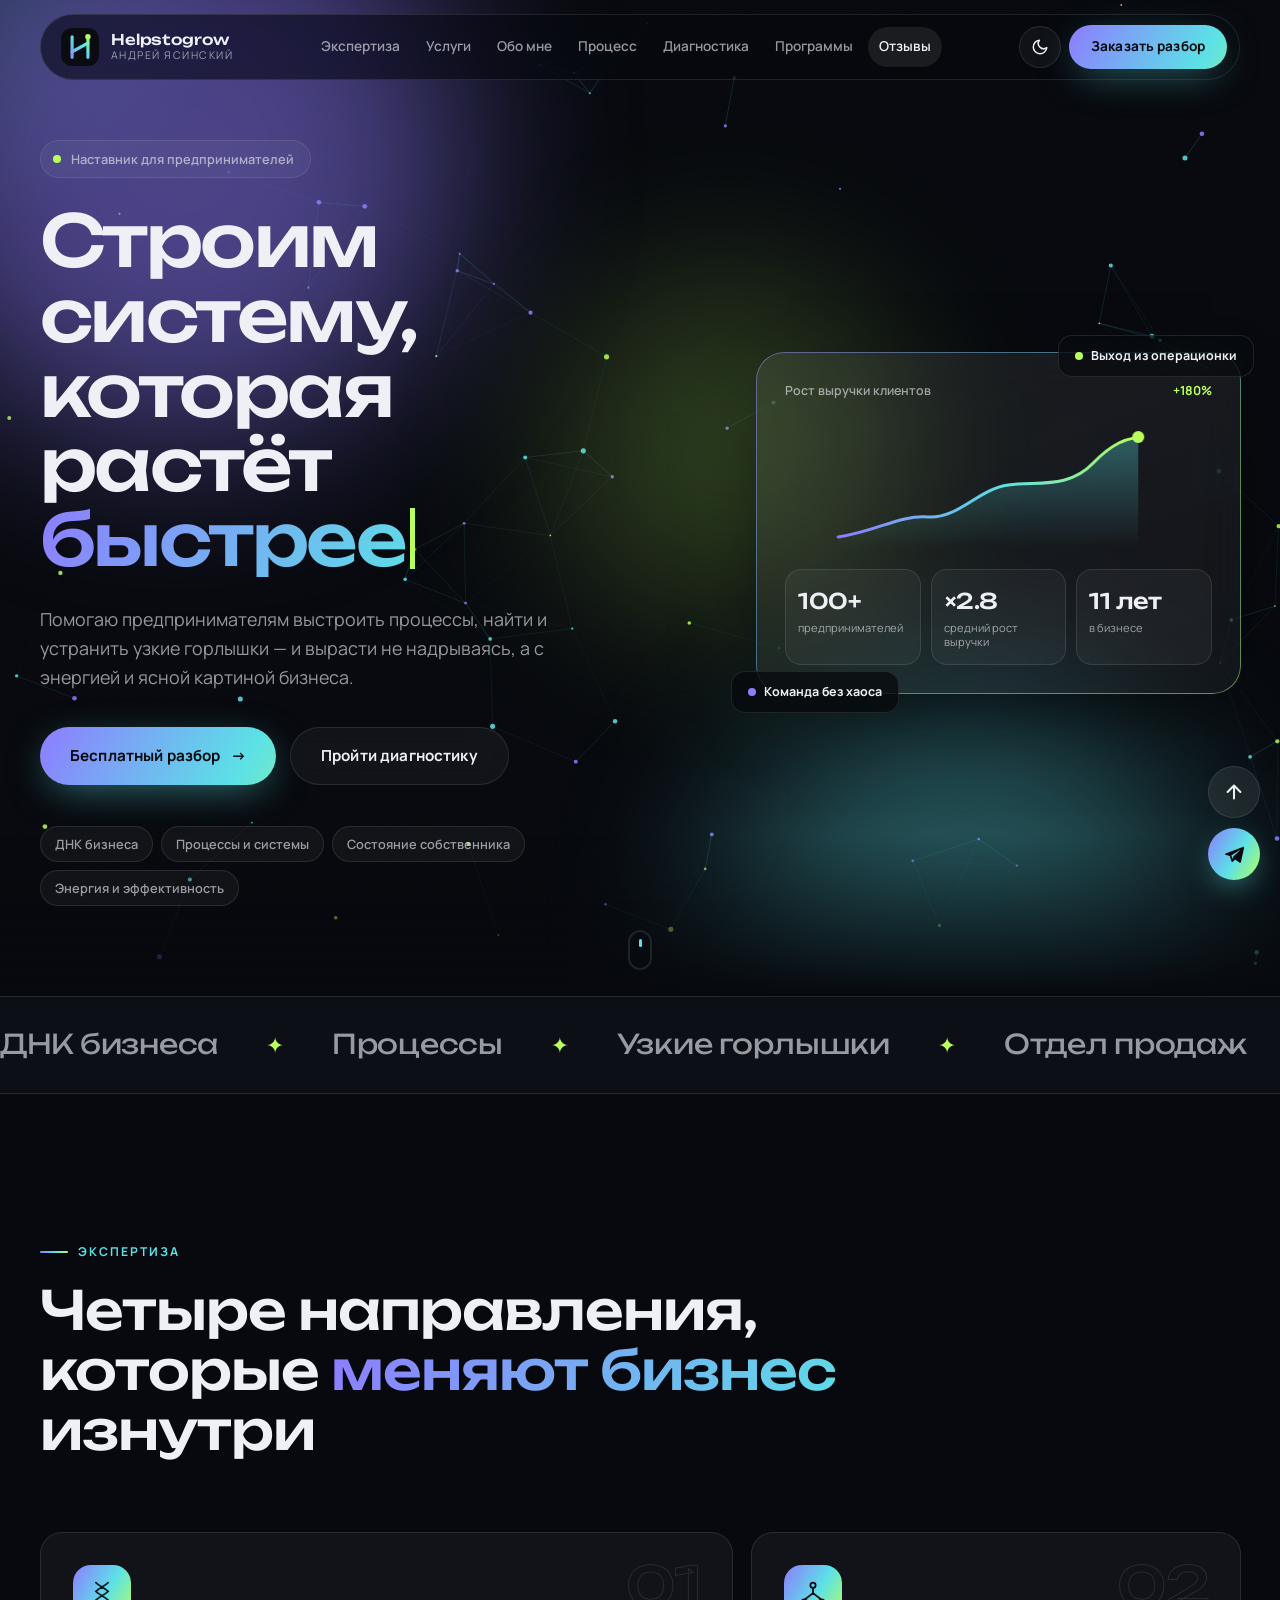
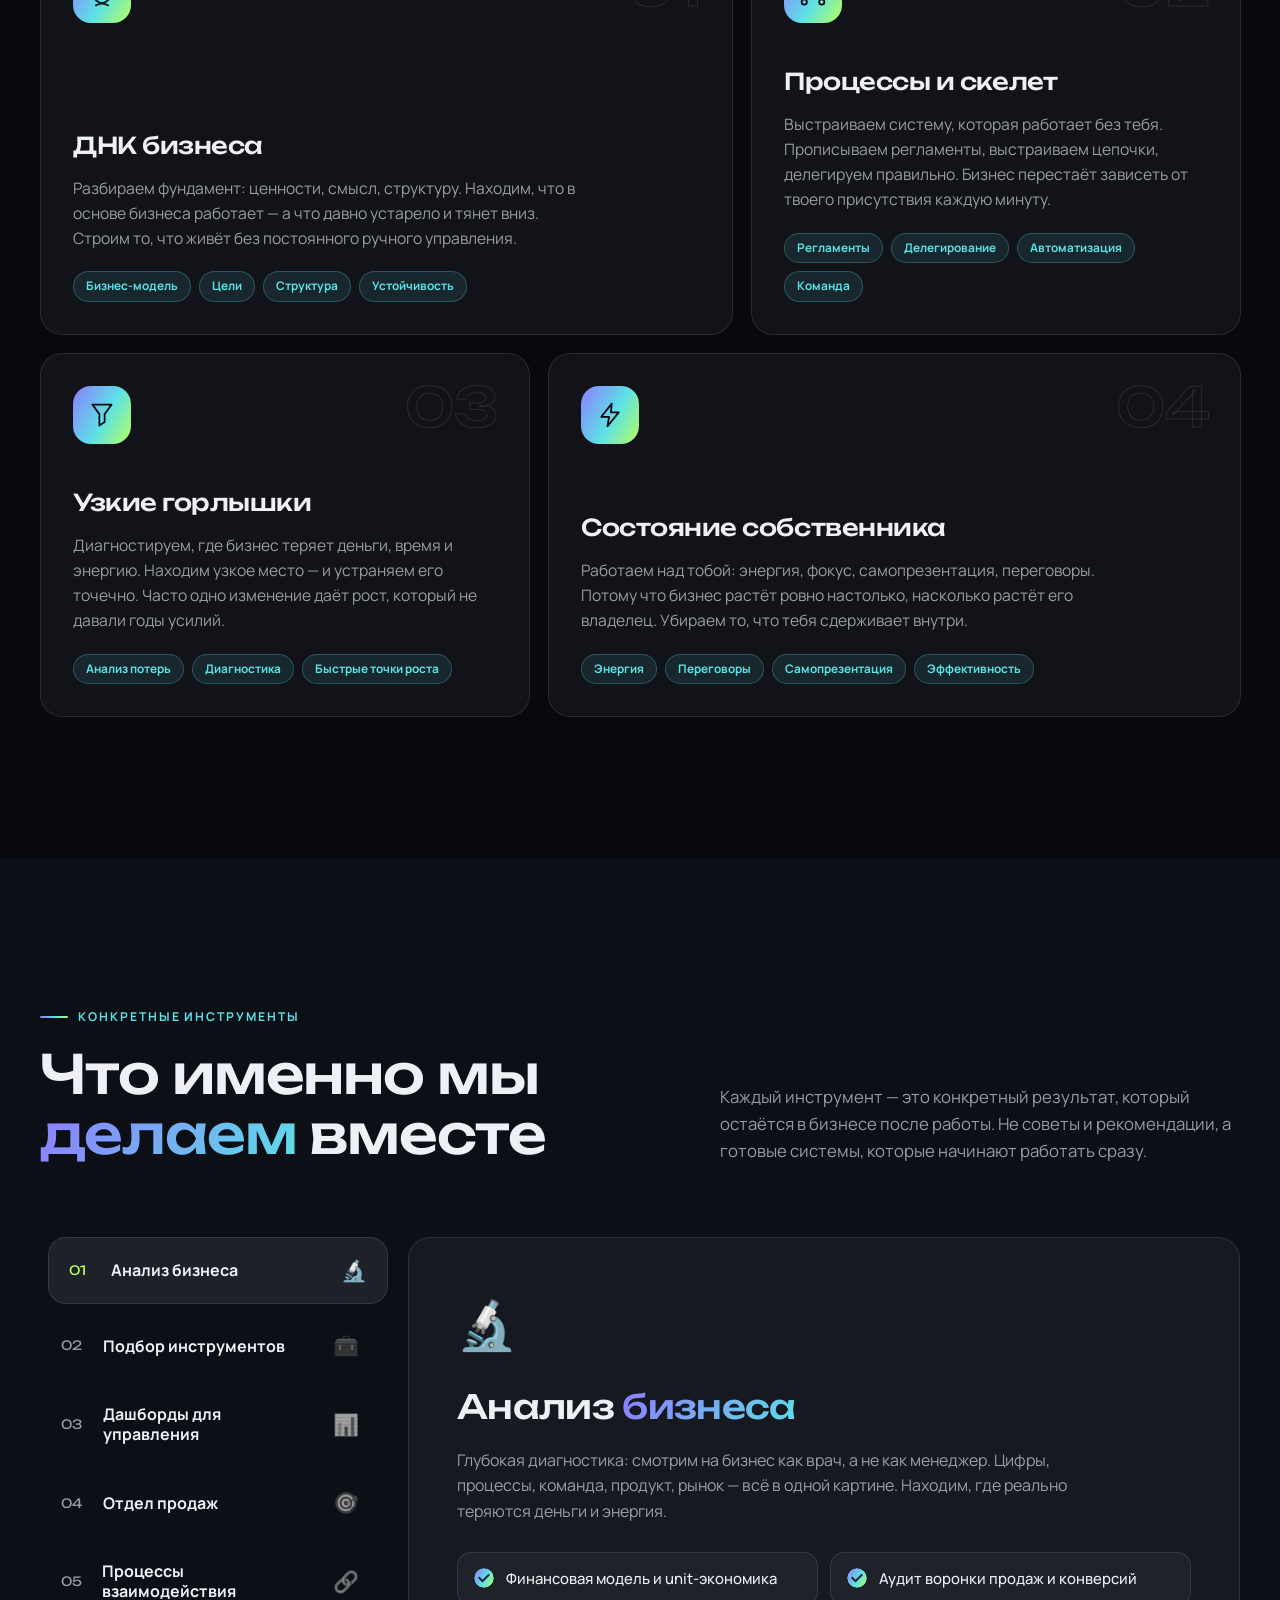
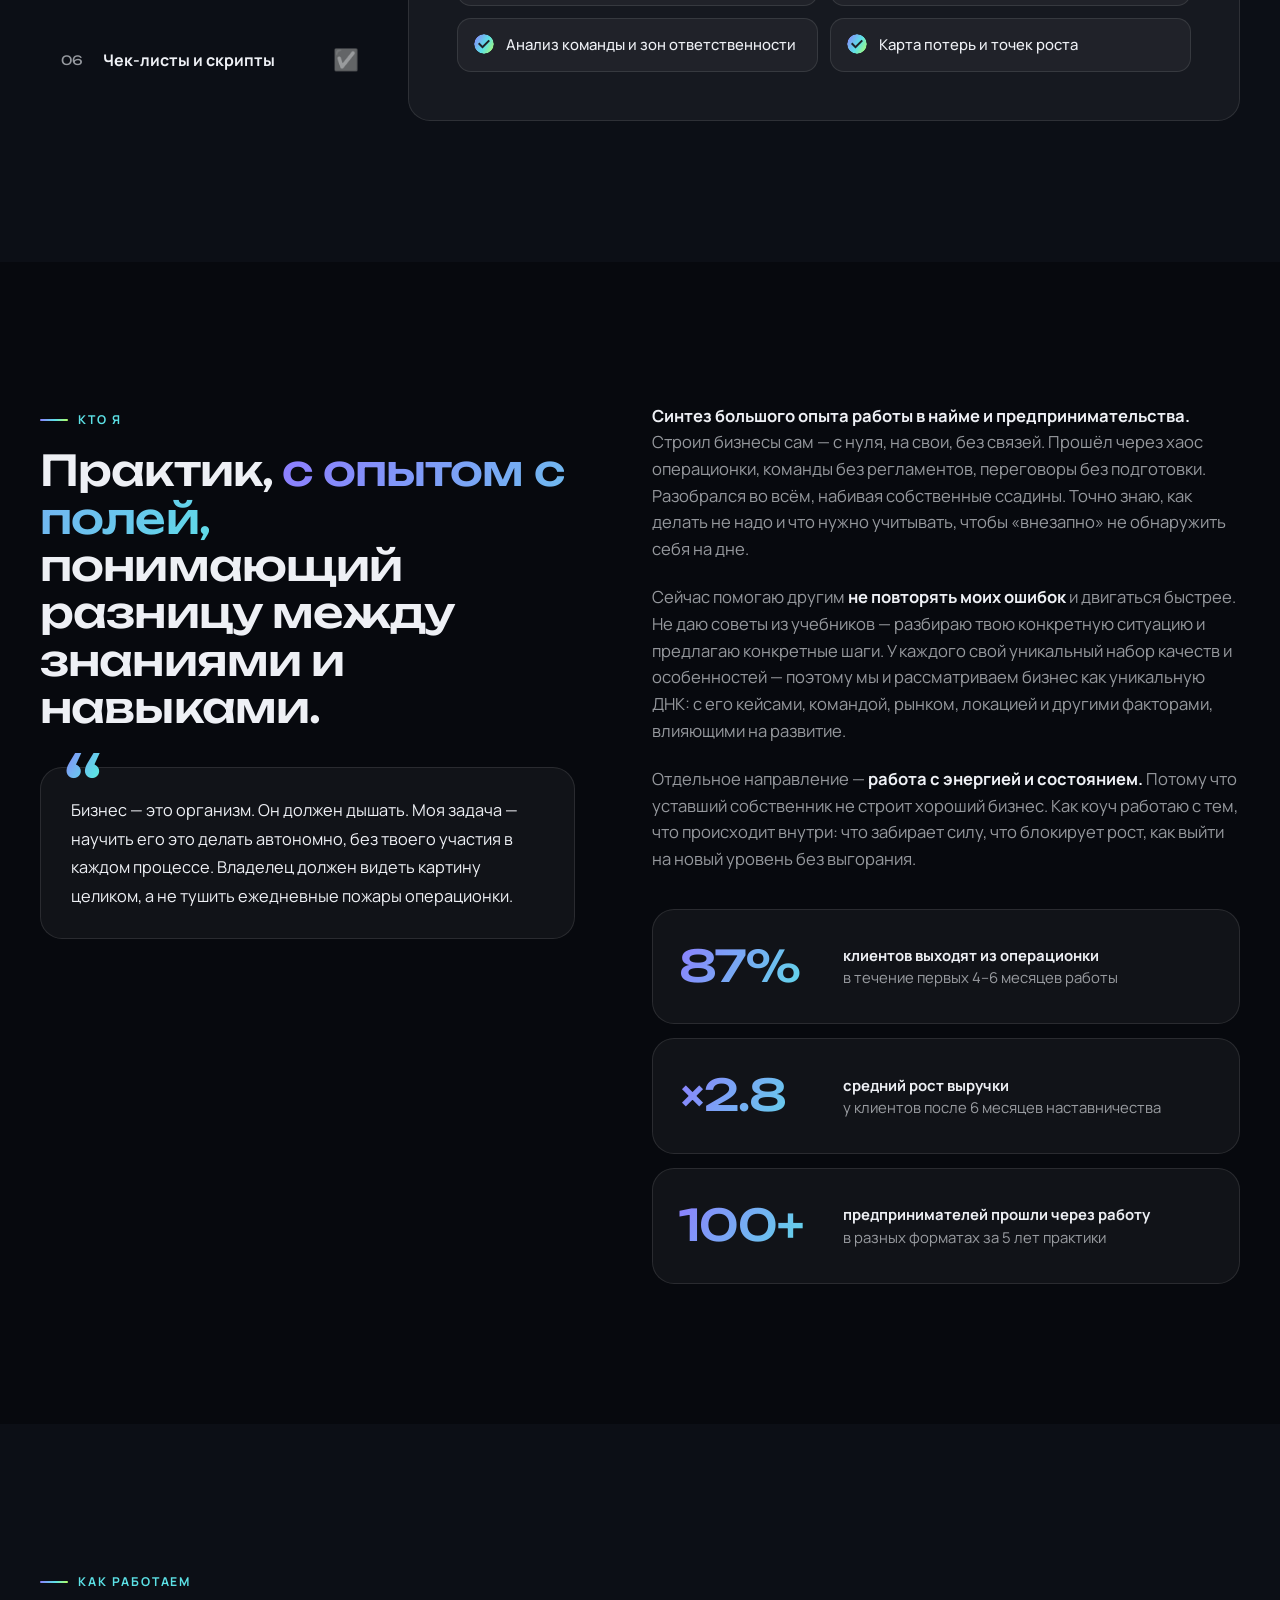
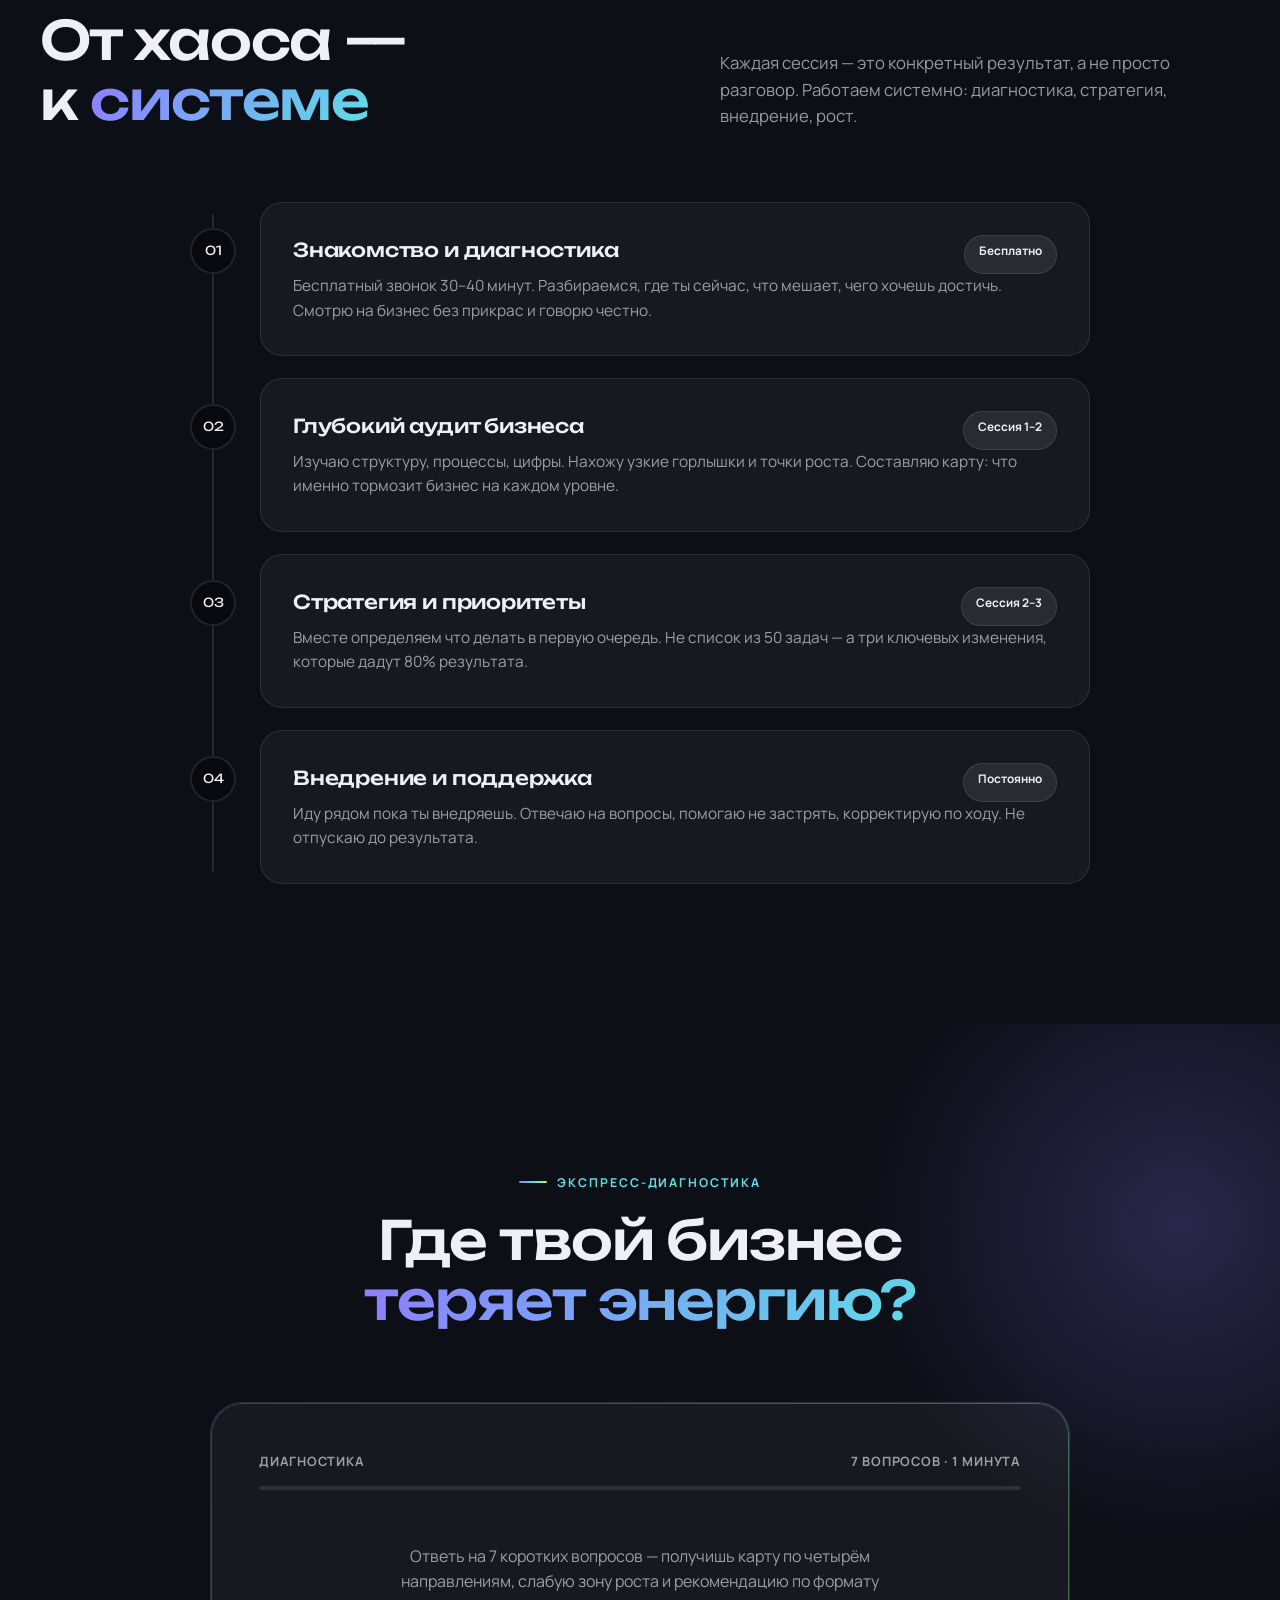
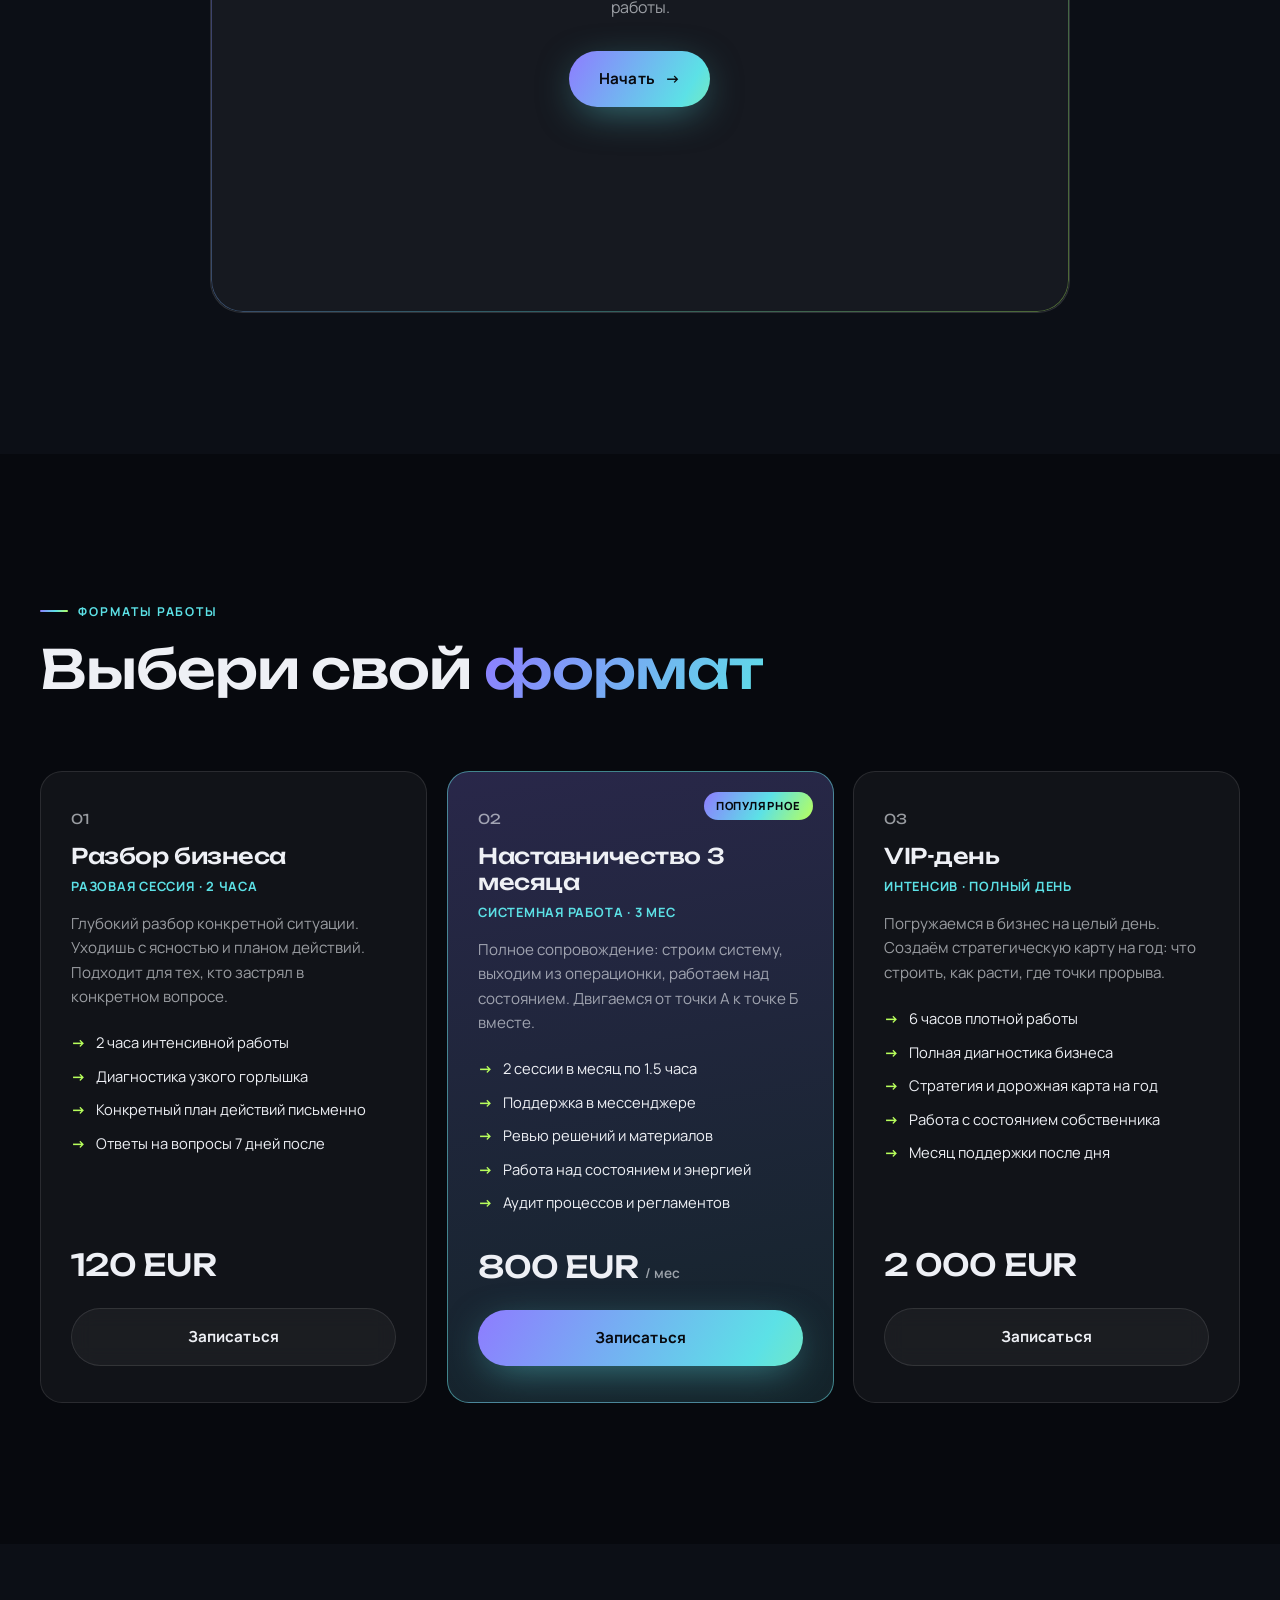
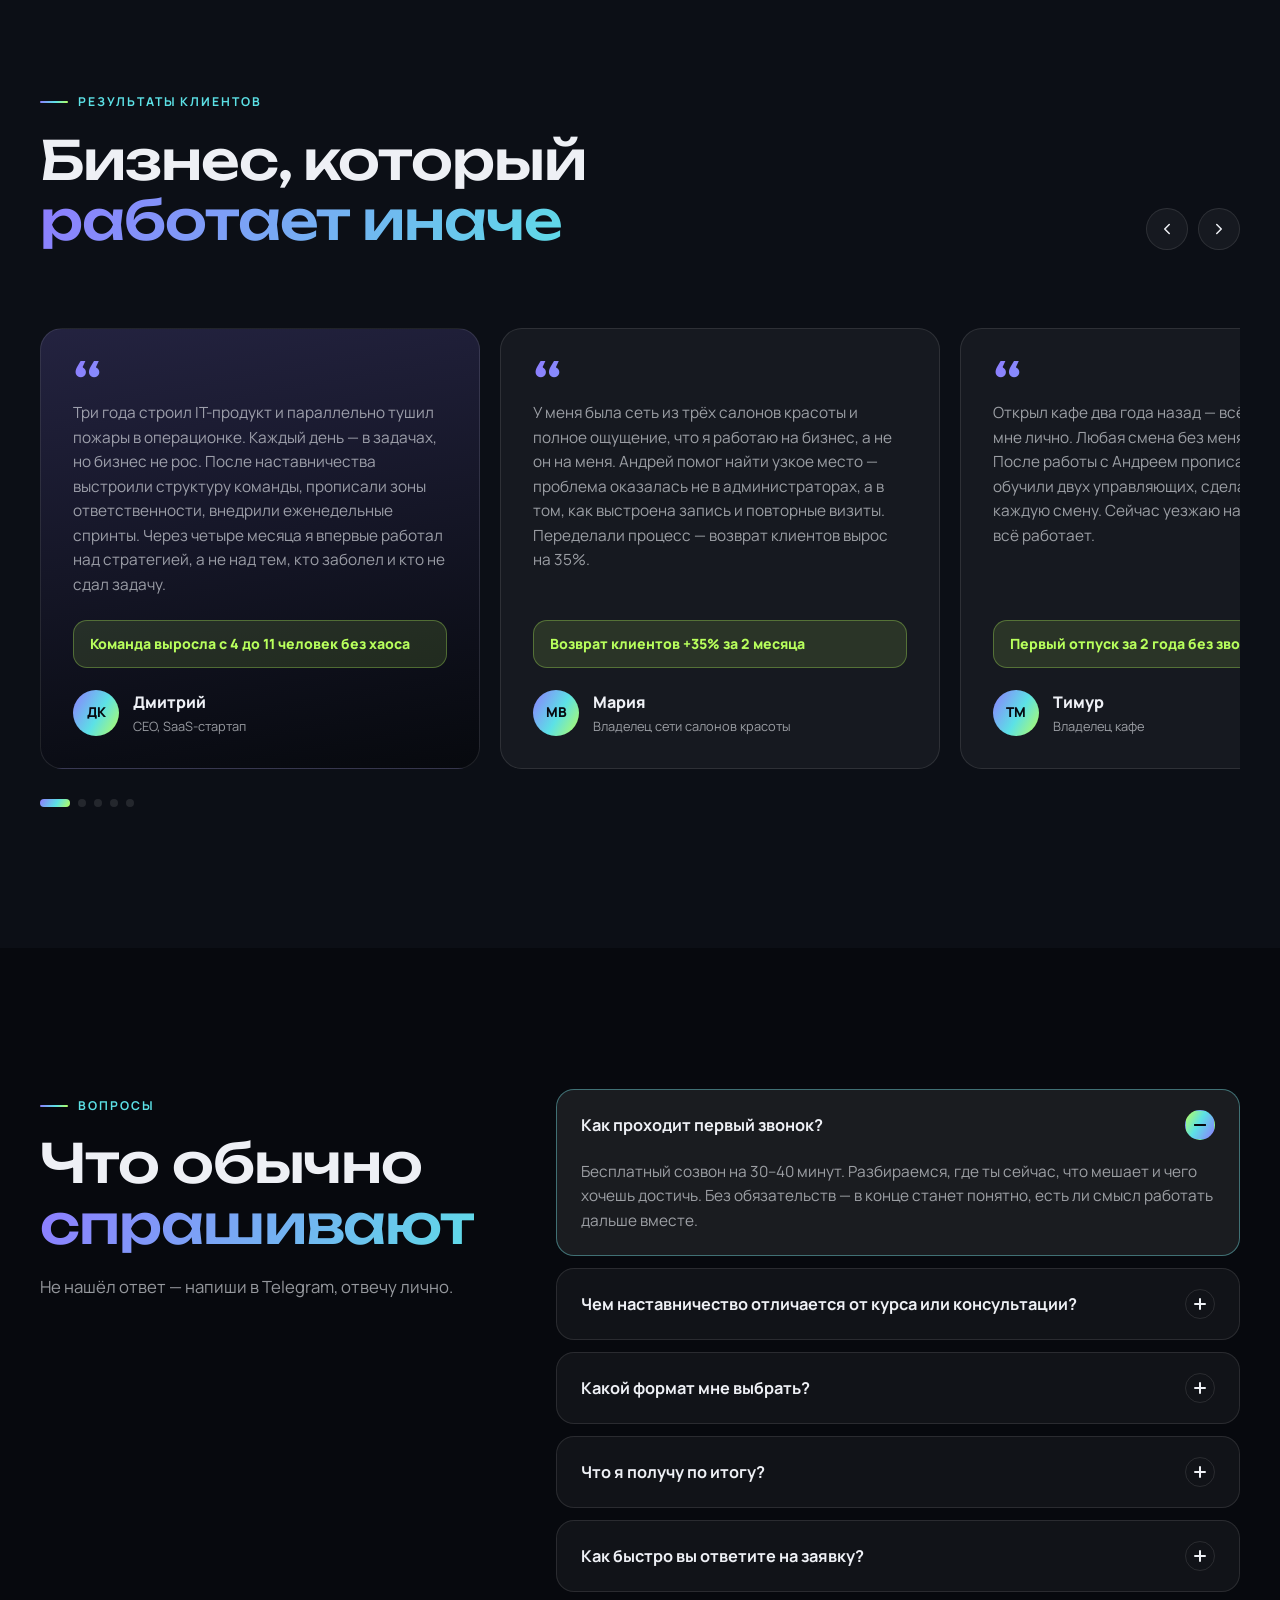
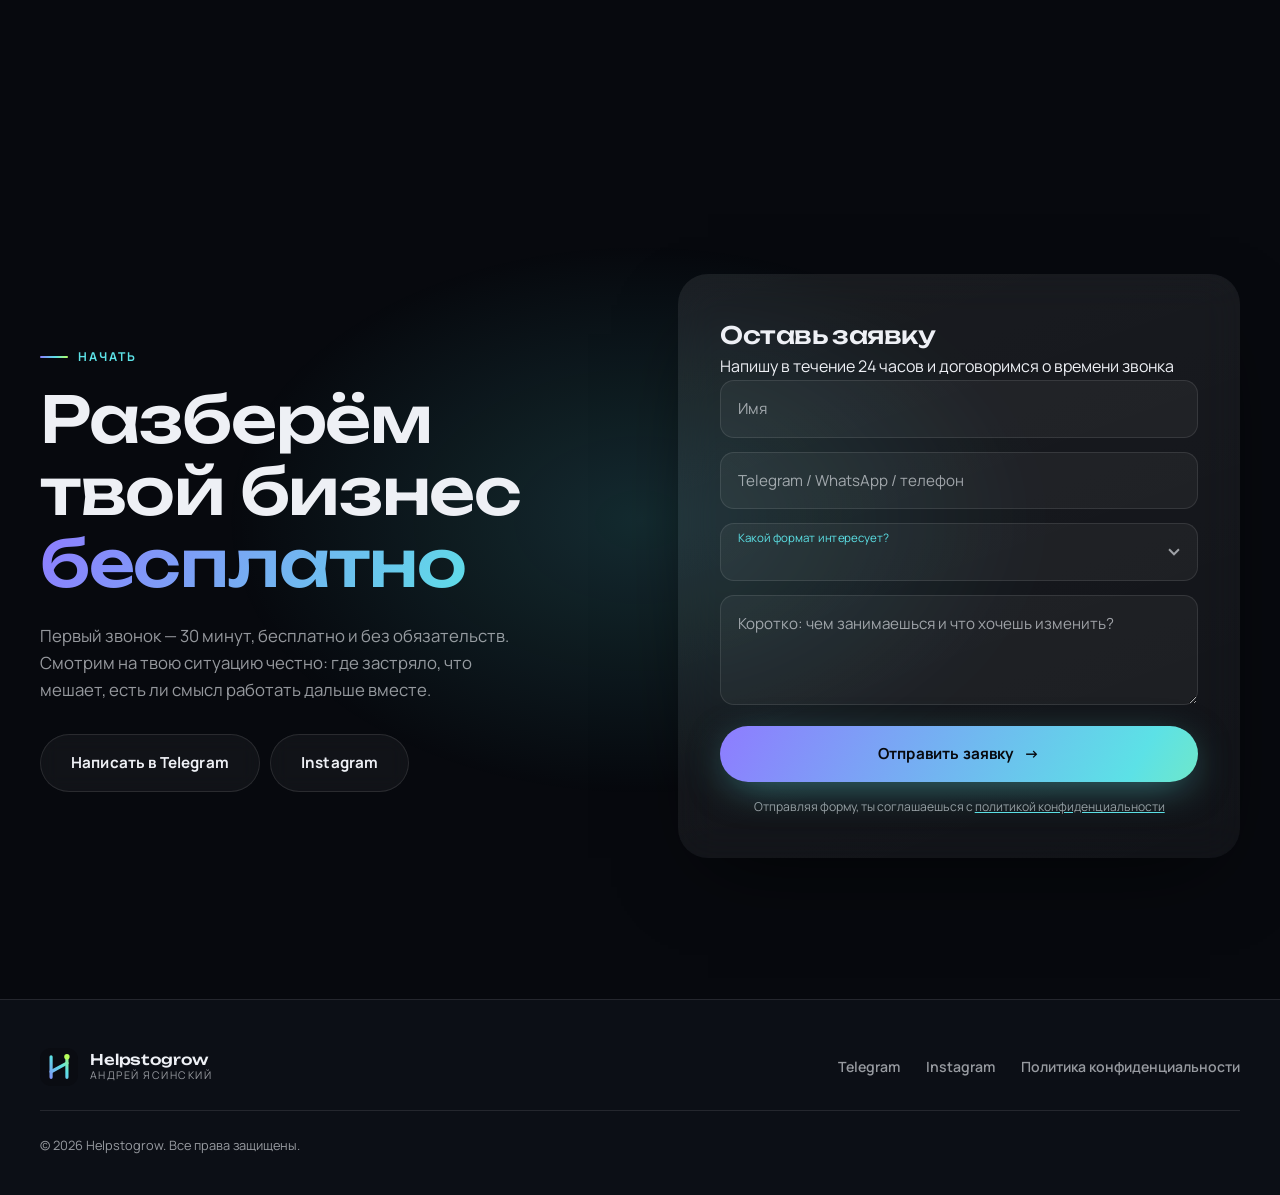
==== commit 63608ef4: "Replace favicon with neon-blue H mark; add PNG apple-touch-icon Co-Authored-By: Claude Sonnet 5.5 <n" ====
--- a/index.html
+++ b/index.html
@@ -12,8 +12,8 @@
 <meta property="og:url" content="https://helpstogrow.com/">
 <meta property="og:locale" content="ru_RU">
 <link rel="canonical" href="https://helpstogrow.com/">
-<link rel="icon" type="image/svg+xml" href="favicon.svg">
-<link rel="apple-touch-icon" href="favicon.svg">
+<link rel="icon" type="image/svg+xml" href="favicon.svg?v=2">
+<link rel="apple-touch-icon" href="apple-touch-icon.png?v=2">
 <link rel="preconnect" href="https://fonts.googleapis.com">
 <link rel="preconnect" href="https://fonts.gstatic.com" crossorigin>
 <link href="https://fonts.googleapis.com/css2?family=Manrope:wght@400;500;600;700;800&family=Unbounded:wght@400;500;600&display=swap&subset=cyrillic" rel="stylesheet">
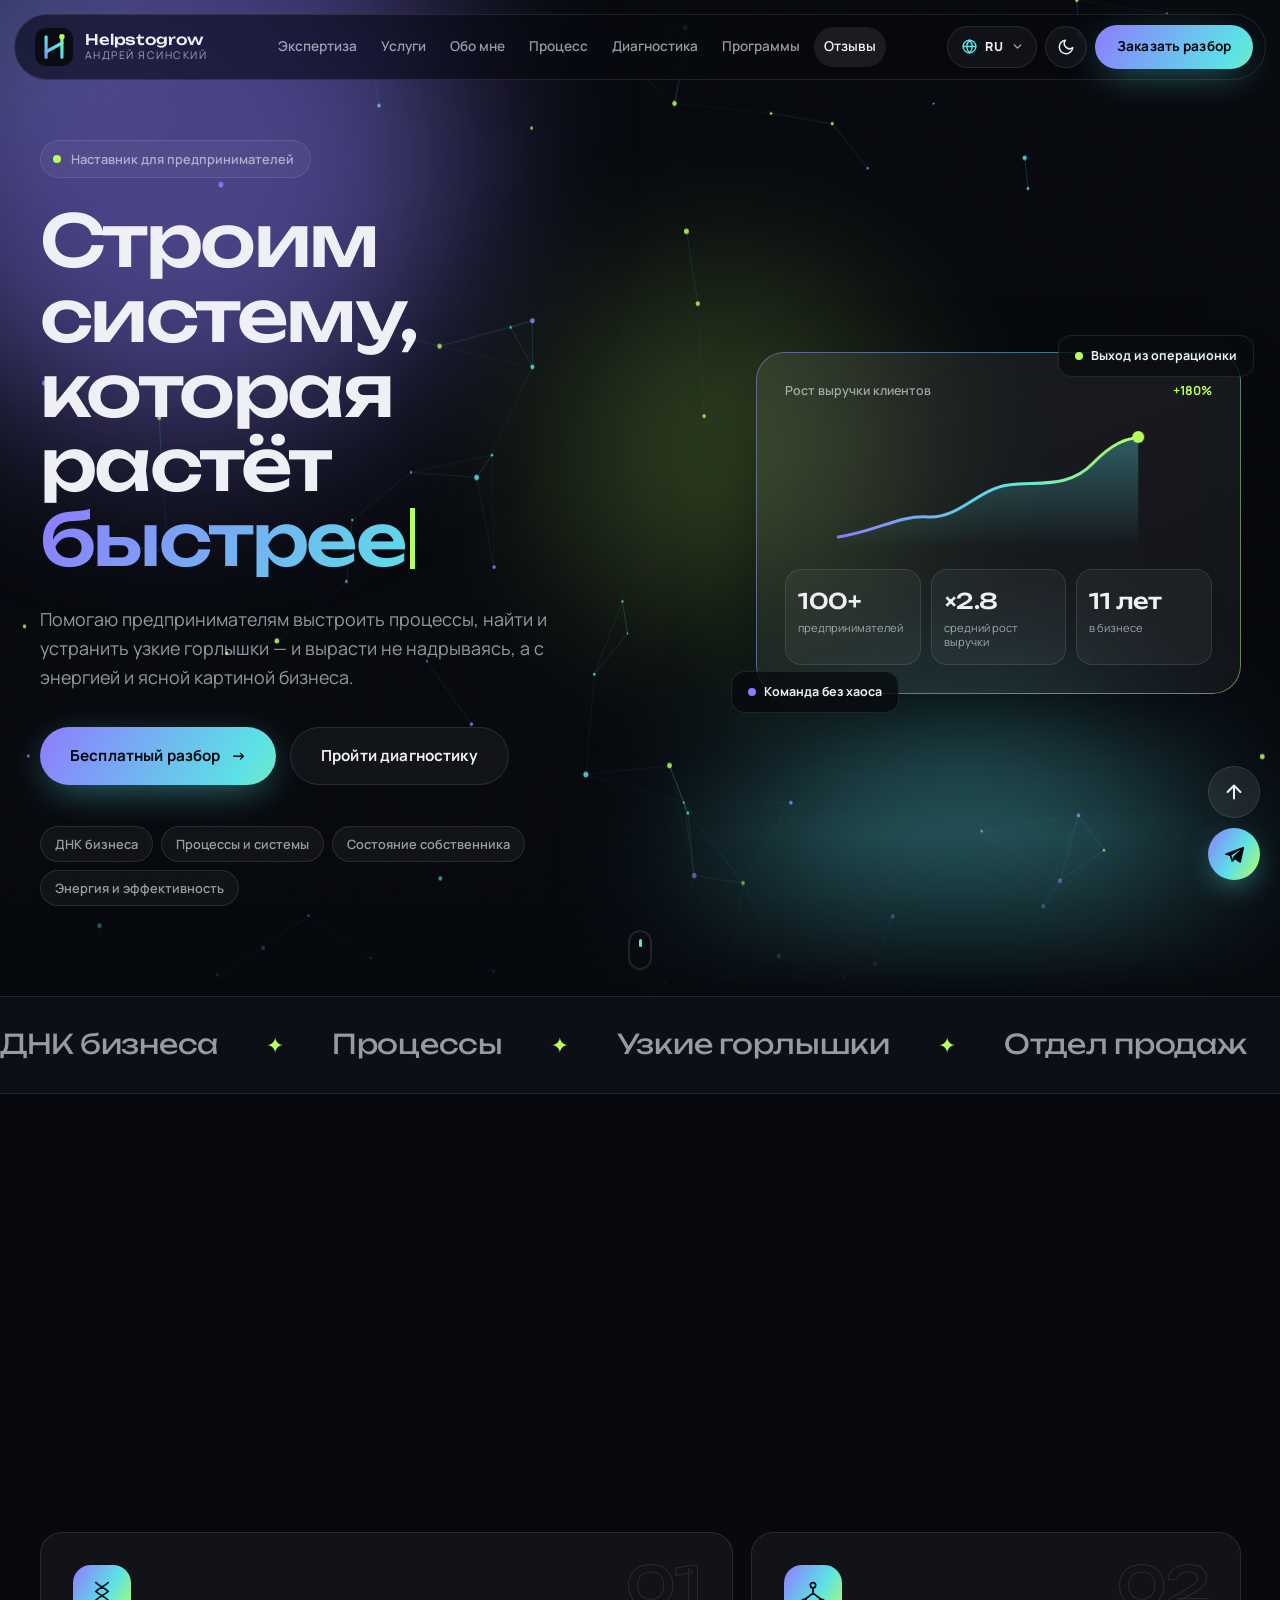
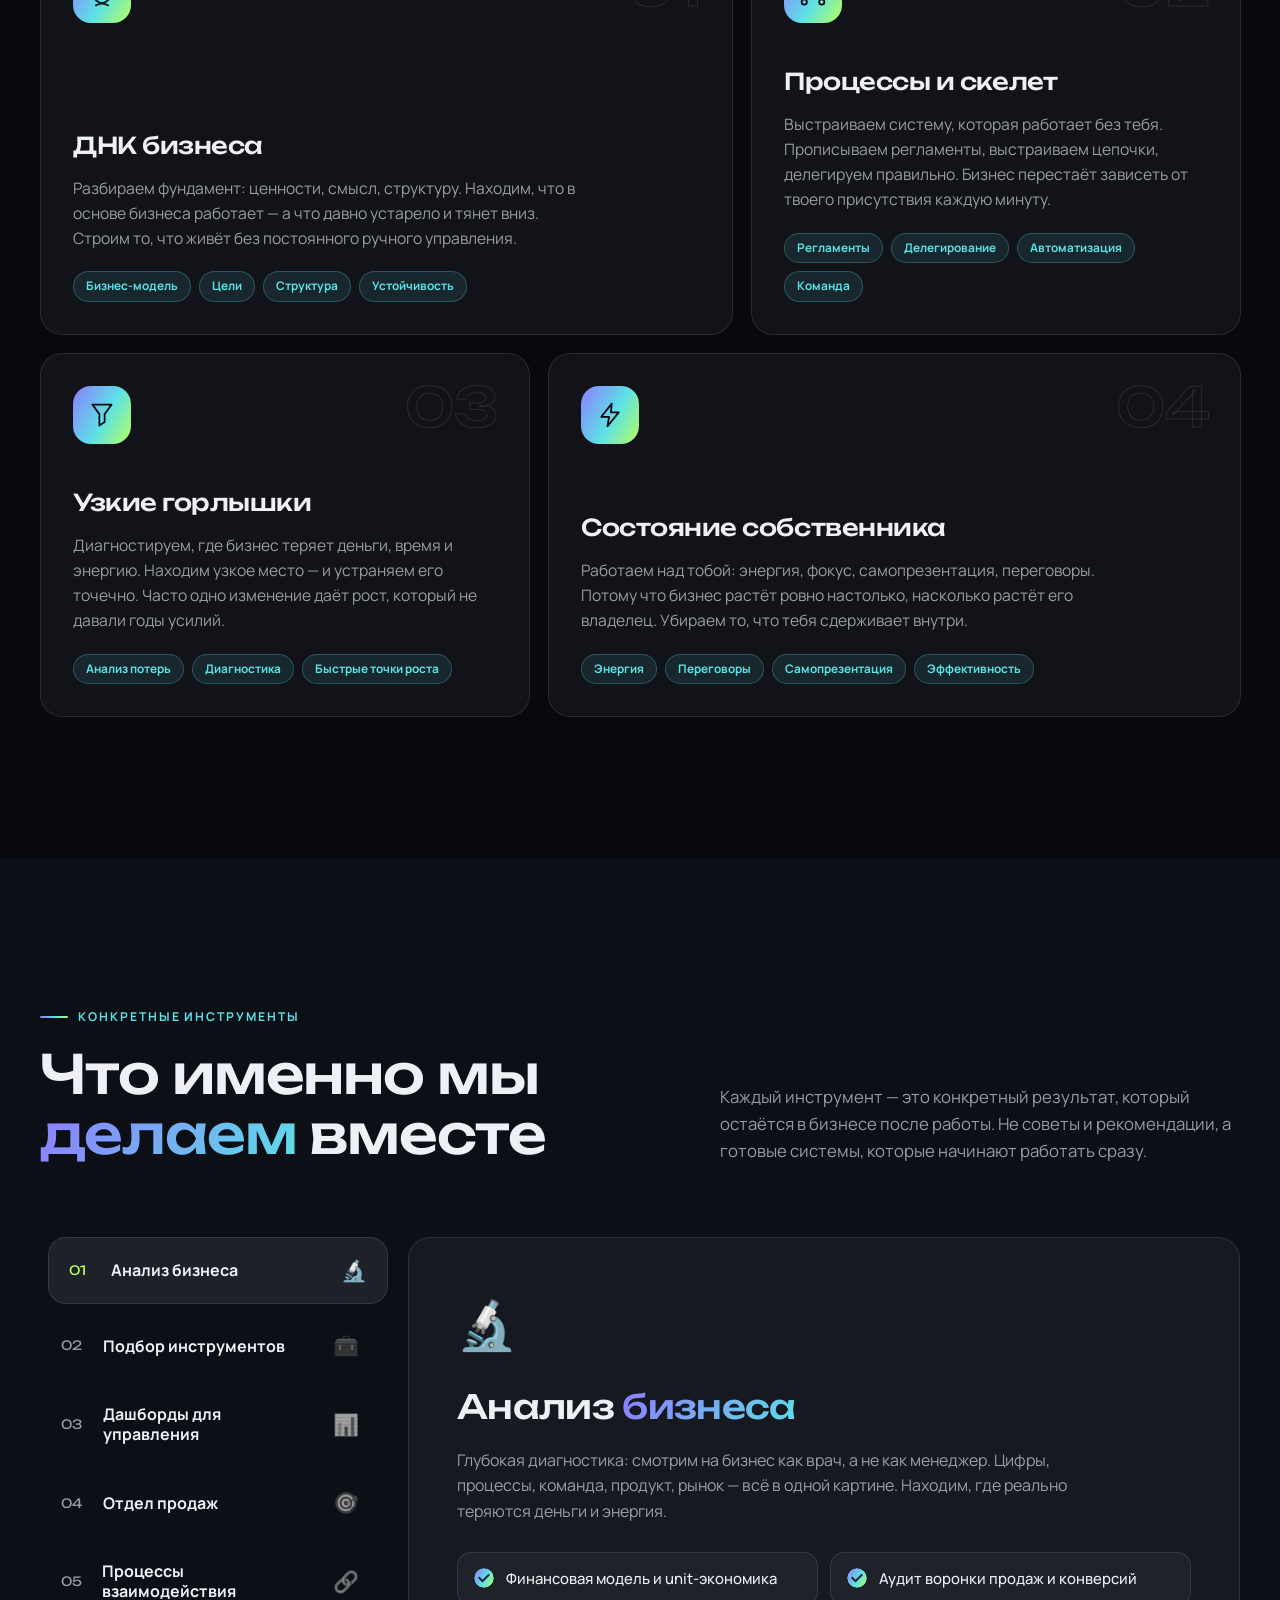
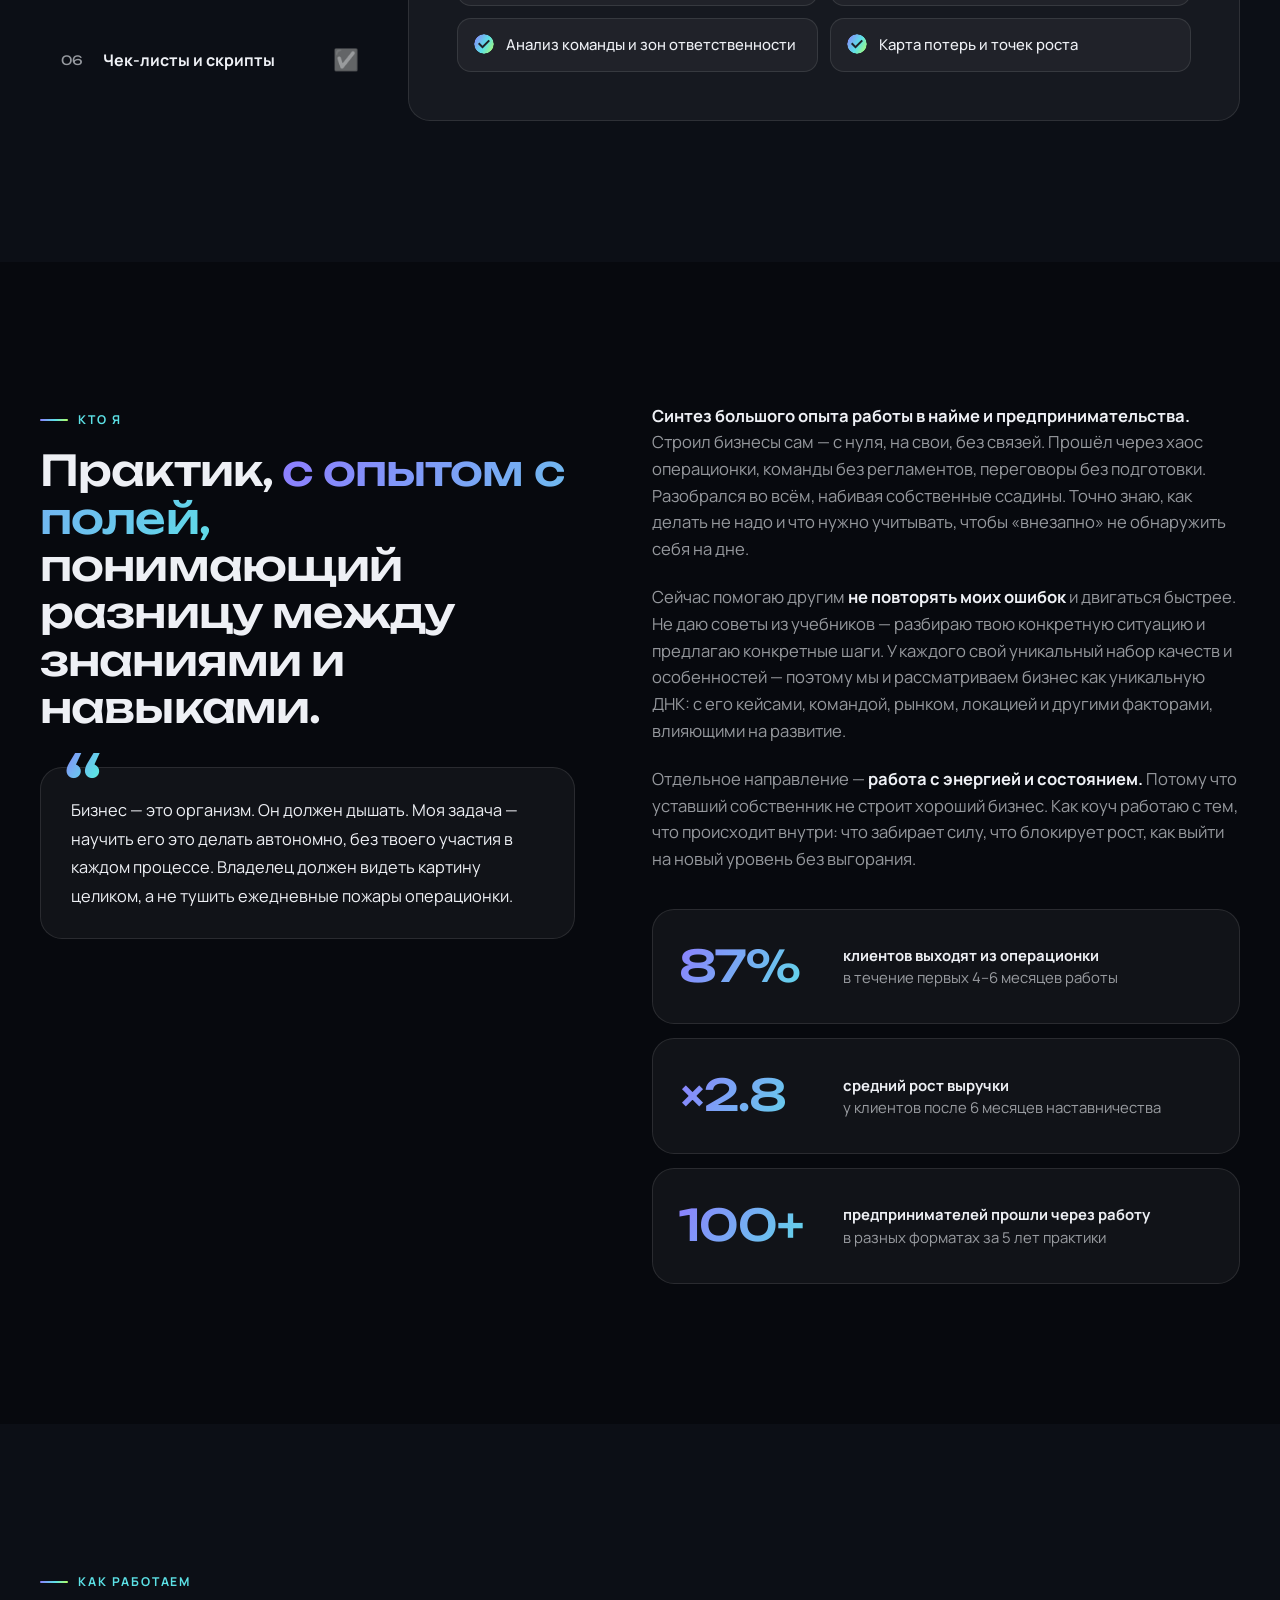
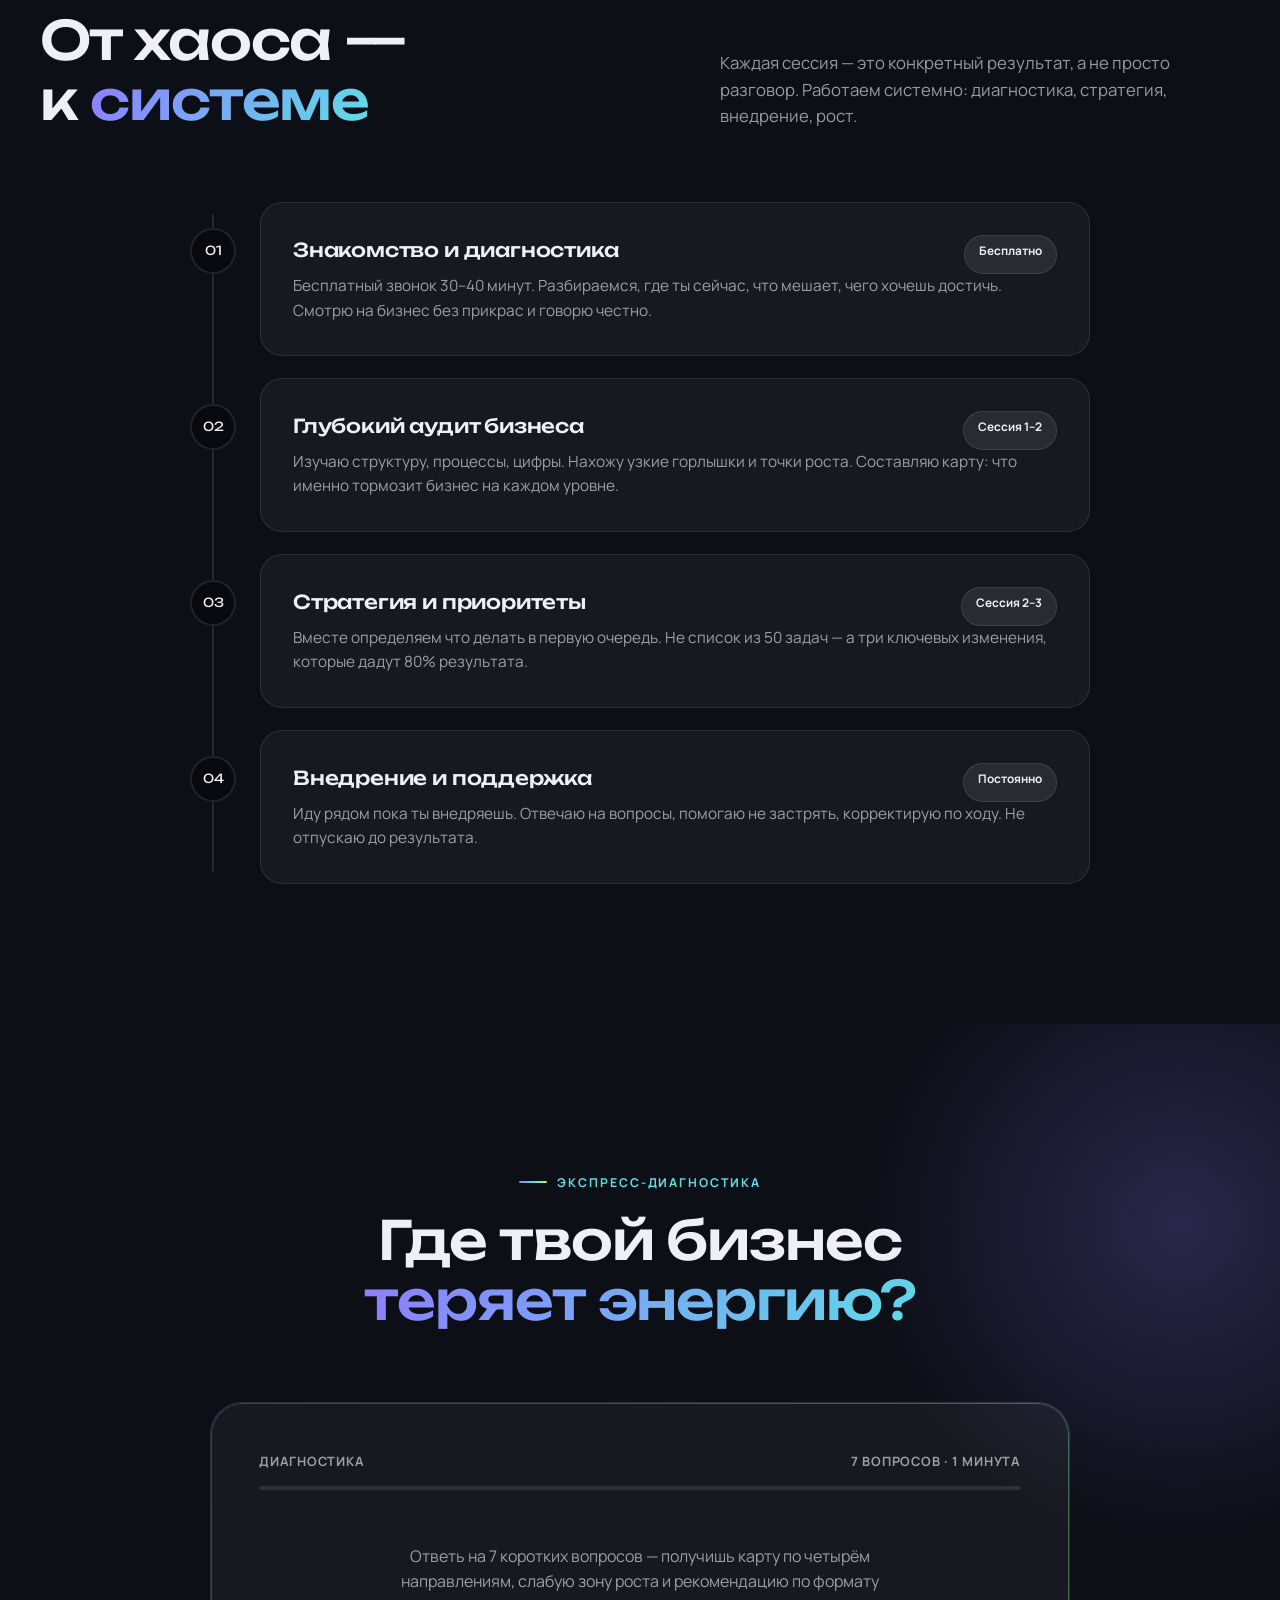
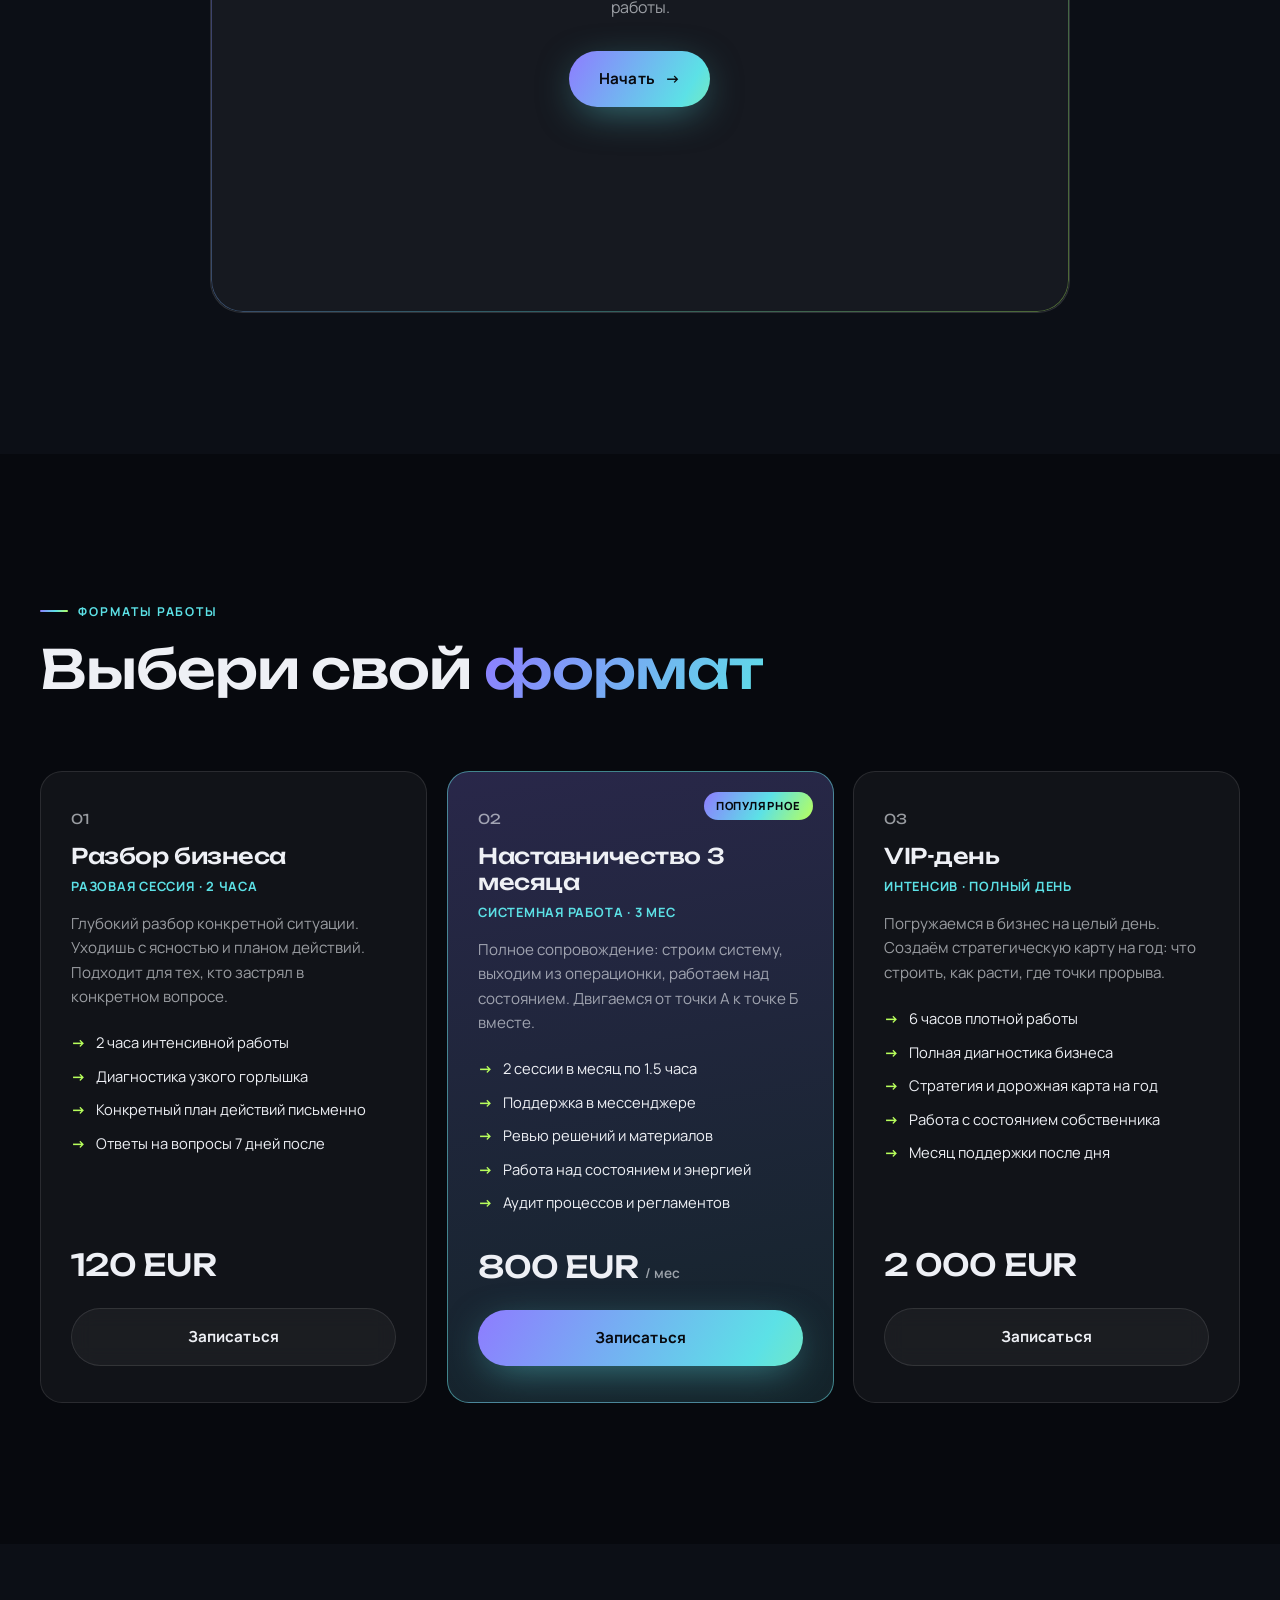
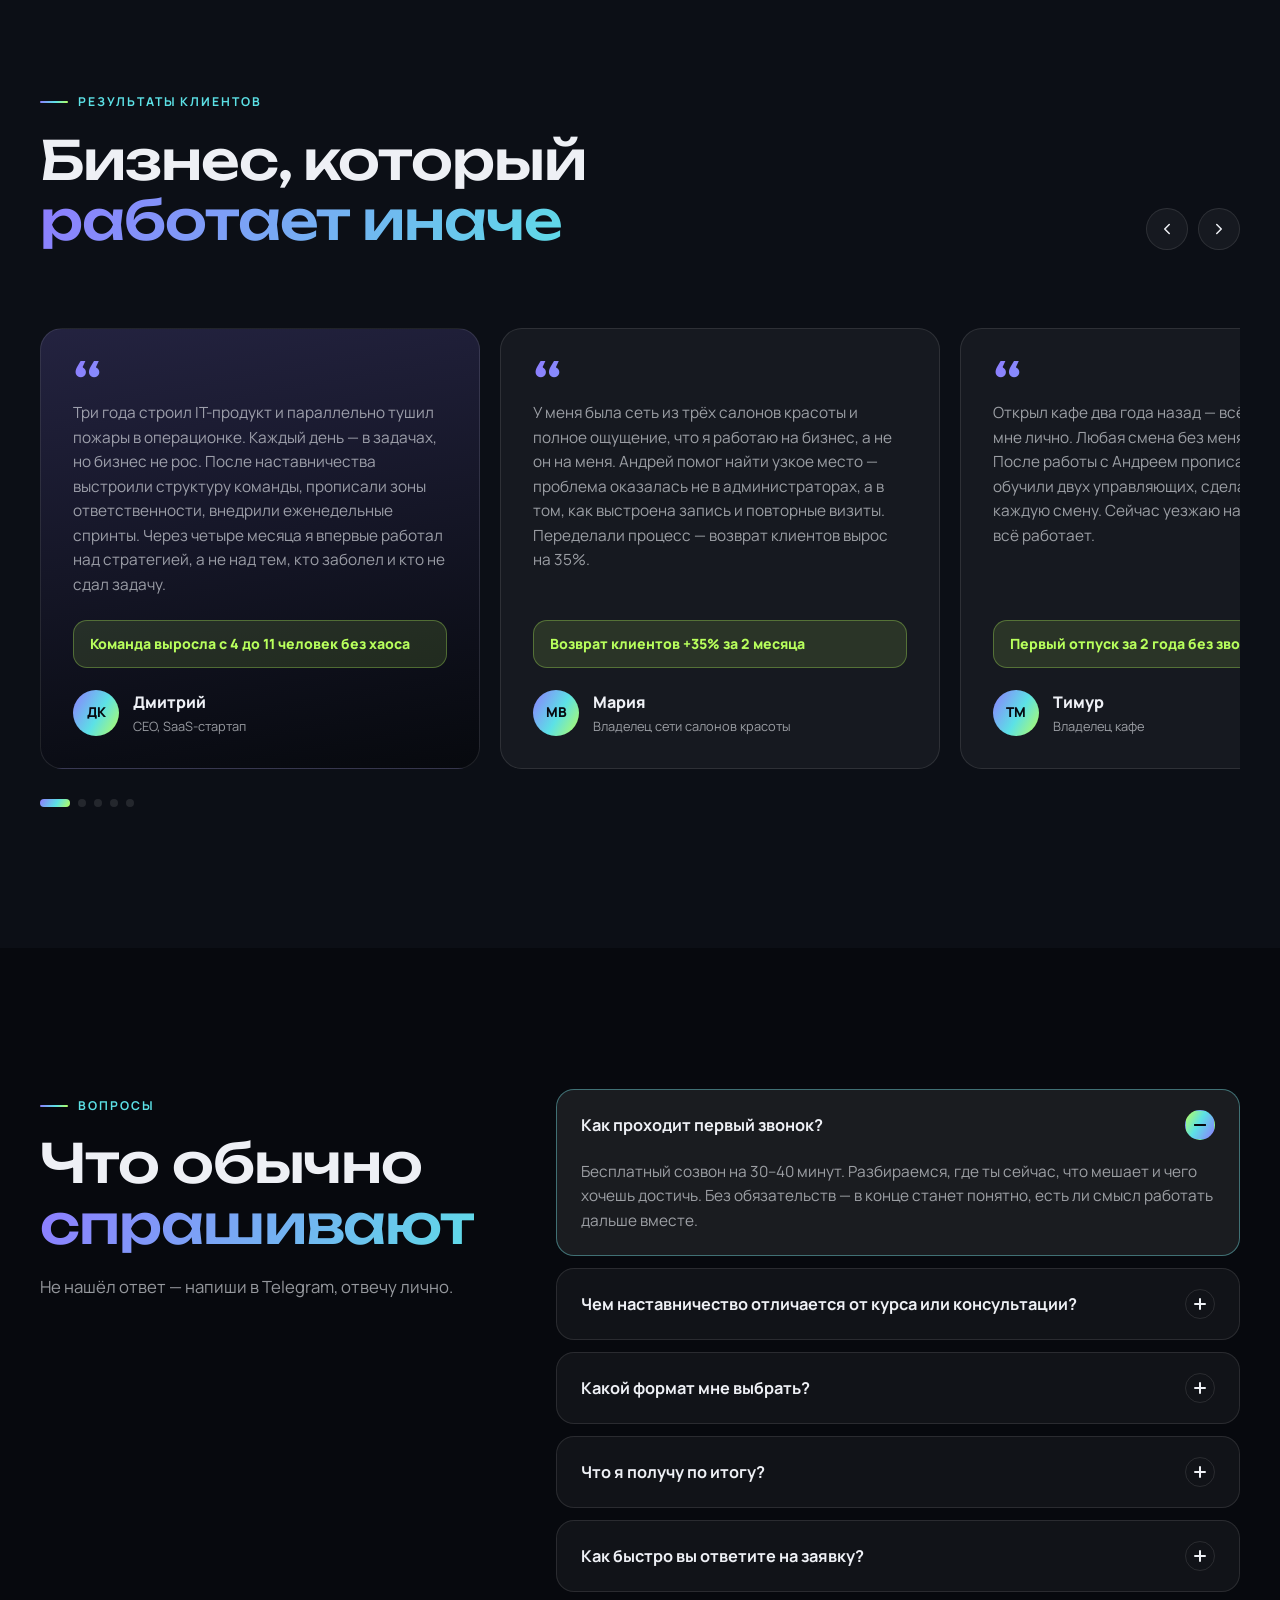
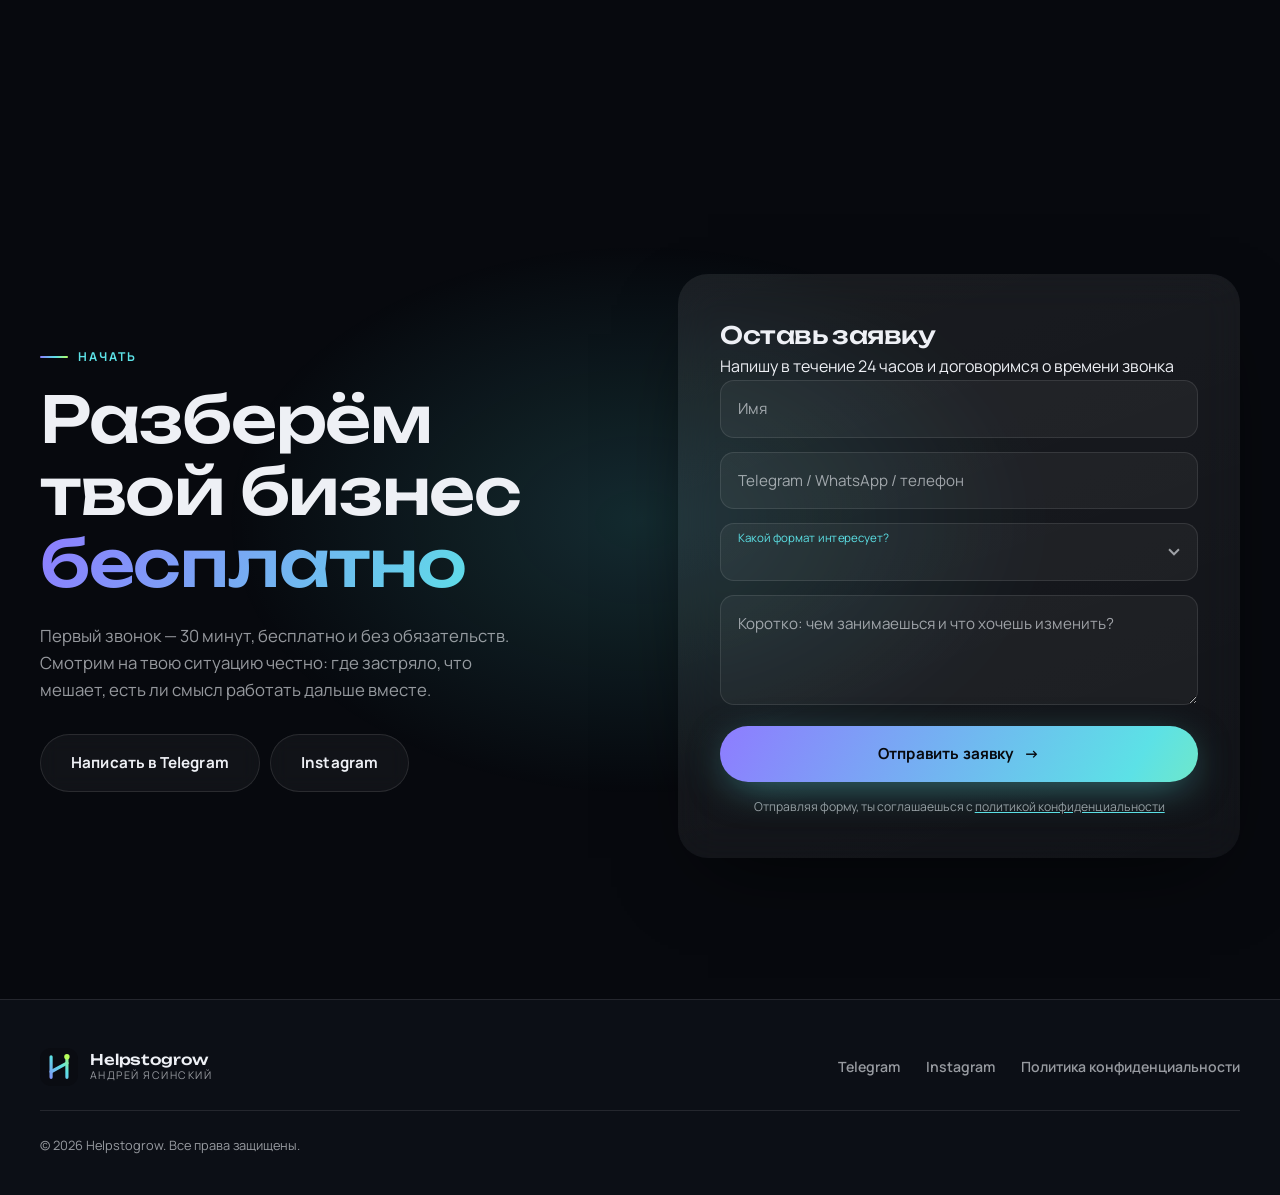
==== commit 17a86b8b: "Add Ukrainian and Polish languages with a dropdown language switcher - assets/i18n.js: language engi" ====
--- a/index.html
+++ b/index.html
@@ -71,27 +71,39 @@
     <svg aria-hidden="true"><use href="#mark"/></svg>
     <span class="logo-text">
       <span class="logo-name">Helpstogrow</span>
-      <span class="logo-sub">Андрей Ясинский</span>
+      <span class="logo-sub" data-i18n="n001">Андрей Ясинский</span>
     </span>
   </a>
   <nav aria-label="Основная навигация">
     <ul class="nav-links" id="navLinks">
-      <li><a href="#pillars">Экспертиза</a></li>
-      <li><a href="#services">Услуги</a></li>
-      <li><a href="#about">Обо мне</a></li>
-      <li><a href="#process">Процесс</a></li>
-      <li><a href="#diagnostic">Диагностика</a></li>
-      <li><a href="#programs">Программы</a></li>
-      <li><a href="#reviews">Отзывы</a></li>
+      <li><a href="#pillars" data-i18n="n002">Экспертиза</a></li>
+      <li><a href="#services" data-i18n="n003">Услуги</a></li>
+      <li><a href="#about" data-i18n="n004">Обо мне</a></li>
+      <li><a href="#process" data-i18n="n005">Процесс</a></li>
+      <li><a href="#diagnostic" data-i18n="n006">Диагностика</a></li>
+      <li><a href="#programs" data-i18n="n007">Программы</a></li>
+      <li><a href="#reviews" data-i18n="n008">Отзывы</a></li>
     </ul>
   </nav>
   <div class="nav-right">
-    <button class="icon-btn kbd-btn" id="palBtn" aria-label="Быстрая навигация"><span>Поиск</span><kbd>Ctrl K</kbd></button>
+    <div class="lang" id="lang">
+      <button class="lang-btn" id="langBtn" type="button" aria-haspopup="listbox" aria-expanded="false" aria-controls="langMenu" aria-label="Язык">
+        <svg class="globe" viewBox="0 0 24 24" fill="none" stroke="currentColor" stroke-width="2" stroke-linecap="round" stroke-linejoin="round" aria-hidden="true"><circle cx="12" cy="12" r="9"/><path d="M3 12h18M12 3c2.6 2.6 3.9 5.6 3.9 9s-1.3 6.4-3.9 9c-2.6-2.6-3.9-5.6-3.9-9S9.4 5.6 12 3z"/></svg>
+        <span class="lang-code" id="langCode">RU</span>
+        <svg class="chev" viewBox="0 0 24 24" fill="none" stroke="currentColor" stroke-width="2.4" stroke-linecap="round" stroke-linejoin="round" aria-hidden="true"><path d="M6 9l6 6 6-6"/></svg>
+      </button>
+      <ul class="lang-menu" id="langMenu" role="listbox" aria-label="Язык">
+        <li role="option" tabindex="-1" data-lang="ru" aria-selected="true"><span class="lc">RU</span><span class="ln">Русский</span><svg class="ck" viewBox="0 0 24 24" fill="none" stroke="currentColor" stroke-width="2.6" stroke-linecap="round" stroke-linejoin="round" aria-hidden="true"><path d="M5 12.5l4.5 4.5L19 7.5"/></svg></li>
+        <li role="option" tabindex="-1" data-lang="uk" aria-selected="false"><span class="lc">UA</span><span class="ln">Українська</span><svg class="ck" viewBox="0 0 24 24" fill="none" stroke="currentColor" stroke-width="2.6" stroke-linecap="round" stroke-linejoin="round" aria-hidden="true"><path d="M5 12.5l4.5 4.5L19 7.5"/></svg></li>
+        <li role="option" tabindex="-1" data-lang="pl" aria-selected="false"><span class="lc">PL</span><span class="ln">Polski</span><svg class="ck" viewBox="0 0 24 24" fill="none" stroke="currentColor" stroke-width="2.6" stroke-linecap="round" stroke-linejoin="round" aria-hidden="true"><path d="M5 12.5l4.5 4.5L19 7.5"/></svg></li>
+      </ul>
+    </div>
+    <button class="icon-btn kbd-btn" id="palBtn" aria-label="Быстрая навигация"><span data-i18n="n009">Поиск</span><kbd>Ctrl K</kbd></button>
     <button class="icon-btn theme-toggle" id="themeBtn" aria-label="Переключить тему">
       <svg class="moon" viewBox="0 0 24 24" fill="none" stroke="currentColor" stroke-width="2" stroke-linecap="round" stroke-linejoin="round"><path d="M21 12.8A9 9 0 1111.2 3a7 7 0 009.8 9.8z"/></svg>
       <svg class="sun" viewBox="0 0 24 24" fill="none" stroke="currentColor" stroke-width="2" stroke-linecap="round"><circle cx="12" cy="12" r="4"/><path d="M12 2v2M12 20v2M4.9 4.9l1.4 1.4M17.7 17.7l1.4 1.4M2 12h2M20 12h2M4.9 19.1l1.4-1.4M17.7 6.3l1.4-1.4"/></svg>
     </button>
-    <a href="#contact" class="btn btn-primary magnetic">Заказать разбор</a>
+    <a href="#contact" class="btn btn-primary magnetic" data-i18n="n010">Заказать разбор</a>
     <button class="icon-btn burger" id="burger" aria-label="Меню" aria-expanded="false">
       <svg viewBox="0 0 24 24" fill="none" stroke="currentColor" stroke-width="2" stroke-linecap="round"><path d="M4 8h16M4 16h16"/></svg>
     </button>
@@ -99,14 +111,14 @@
 </header>
 
 <div class="mobile-menu" id="mobileMenu">
-  <a href="#pillars">Экспертиза</a>
-  <a href="#services">Услуги</a>
-  <a href="#about">Обо мне</a>
-  <a href="#process">Процесс</a>
-  <a href="#diagnostic">Диагностика</a>
-  <a href="#programs">Программы</a>
-  <a href="#reviews">Отзывы</a>
-  <a href="#contact" class="grad-text">Заказать разбор →</a>
+  <a href="#pillars" data-i18n="n011">Экспертиза</a>
+  <a href="#services" data-i18n="n012">Услуги</a>
+  <a href="#about" data-i18n="n013">Обо мне</a>
+  <a href="#process" data-i18n="n014">Процесс</a>
+  <a href="#diagnostic" data-i18n="n015">Диагностика</a>
+  <a href="#programs" data-i18n="n016">Программы</a>
+  <a href="#reviews" data-i18n="n017">Отзывы</a>
+  <a href="#contact" class="grad-text" data-i18n="n018">Заказать разбор →</a>
 </div>
 
 <main id="top">
@@ -117,7 +129,7 @@
   <div class="aurora" aria-hidden="true"><i></i><i></i><i></i></div>
   <div class="container hero-grid">
     <div>
-      <span class="badge"><i class="live"></i> Наставник для предпринимателей</span>
+      <span class="badge" data-i18n="n019" data-i18n-html><i class="live"></i> Наставник для предпринимателей</span>
       <h1 id="heroTitle">
         <span class="w"><span style="--i:0">Строим</span></span>
         <span class="w"><span style="--i:1">систему,</span></span><br>
@@ -125,23 +137,23 @@
         <span class="w"><span style="--i:3">растёт</span></span><br>
         <span class="w"><span style="--i:4"><span class="rotator grad-text" id="rotator" data-words="без тебя|быстрее|спокойнее|прибыльнее">без тебя</span><span class="rotator-cursor"></span></span></span>
       </h1>
-      <p class="hero-desc">Помогаю предпринимателям выстроить процессы, найти и устранить узкие горлышки — и вырасти не надрываясь, а с энергией и ясной картиной бизнеса.</p>
+      <p class="hero-desc" data-i18n="n020">Помогаю предпринимателям выстроить процессы, найти и устранить узкие горлышки — и вырасти не надрываясь, а с энергией и ясной картиной бизнеса.</p>
       <div class="hero-cta">
-        <a href="#contact" class="btn btn-primary magnetic">Бесплатный разбор <span class="arr">→</span></a>
-        <a href="#diagnostic" class="btn btn-ghost magnetic">Пройти диагностику</a>
+        <a href="#contact" class="btn btn-primary magnetic" data-i18n="n021" data-i18n-html>Бесплатный разбор <span class="arr">→</span></a>
+        <a href="#diagnostic" class="btn btn-ghost magnetic" data-i18n="n022">Пройти диагностику</a>
       </div>
       <div class="chips">
-        <span class="chip">ДНК бизнеса</span>
-        <span class="chip">Процессы и системы</span>
-        <span class="chip">Состояние собственника</span>
-        <span class="chip">Энергия и эффективность</span>
+        <span class="chip" data-i18n="n023">ДНК бизнеса</span>
+        <span class="chip" data-i18n="n024">Процессы и системы</span>
+        <span class="chip" data-i18n="n025">Состояние собственника</span>
+        <span class="chip" data-i18n="n026">Энергия и эффективность</span>
       </div>
     </div>
 
     <div class="hero-card tilt" data-tilt>
-      <span class="float-tag t1"><i></i> Выход из операционки</span>
-      <span class="float-tag t2"><i></i> Команда без хаоса</span>
-      <div class="hc-top"><span>Рост выручки клиентов</span><b>+180%</b></div>
+      <span class="float-tag t1" data-i18n="n027" data-i18n-html><i></i> Выход из операционки</span>
+      <span class="float-tag t2" data-i18n="n028" data-i18n-html><i></i> Команда без хаоса</span>
+      <div class="hc-top"><span data-i18n="n029">Рост выручки клиентов</span><b>+180%</b></div>
       <svg class="spark" viewBox="0 0 320 130" fill="none" aria-hidden="true">
         <defs>
           <linearGradient id="sparkG" x1="0" y1="0" x2="1" y2="0"><stop offset="0" stop-color="#8E7CFF"/><stop offset=".55" stop-color="#5CE1E6"/><stop offset="1" stop-color="#B8FF5C"/></linearGradient>
@@ -152,9 +164,9 @@
         <circle class="pt" cx="300" cy="18" r="6"/>
       </svg>
       <div class="hc-stats">
-        <div class="hc-stat"><strong data-count="100" data-suffix="+">100+</strong><span>предпринимателей</span></div>
-        <div class="hc-stat"><strong data-count="2.8" data-prefix="×" data-dec="1">×2.8</strong><span>средний рост выручки</span></div>
-        <div class="hc-stat"><strong data-count="11" data-suffix=" лет">11 лет</strong><span>в бизнесе</span></div>
+        <div class="hc-stat"><strong data-count="100" data-suffix="+">100+</strong><span data-i18n="n030">предпринимателей</span></div>
+        <div class="hc-stat"><strong data-count="2.8" data-prefix="×" data-dec="1">×2.8</strong><span data-i18n="n031">средний рост выручки</span></div>
+        <div class="hc-stat"><strong data-count="11" data-suffix=" лет" data-i18n="n032">11 лет</strong><span data-i18n="n033">в бизнесе</span></div>
       </div>
     </div>
   </div>
@@ -170,38 +182,38 @@
   <div class="container">
     <div class="sec-head">
       <div data-reveal>
-        <span class="eyebrow">Экспертиза</span>
-        <h2 class="h2">Четыре направления,<br>которые <span class="grad-text">меняют бизнес</span><br>изнутри</h2>
+        <span class="eyebrow" data-i18n="n034">Экспертиза</span>
+        <h2 class="h2" data-i18n="n035" data-i18n-html>Четыре направления,<br>которые <span class="grad-text">меняют бизнес</span><br>изнутри</h2>
       </div>
     </div>
     <div class="bento">
       <article class="card pillar tilt" data-spot data-tilt data-reveal>
         <span class="p-num">01</span>
         <div class="p-icon"><svg viewBox="0 0 32 32" fill="none" stroke="currentColor" stroke-width="2" stroke-linecap="round"><path d="M9 3c4 4 10 6 14 10-4 4-10 6-14 10 4 4 10 4 14 6M23 3c-4 4-10 6-14 10 4 4 10 6 14 10-4 4-10 4-14 6" opacity=".9"/></svg></div>
-        <h3>ДНК бизнеса</h3>
-        <p>Разбираем фундамент: ценности, смысл, структуру. Находим, что в основе бизнеса работает — а что давно устарело и тянет вниз. Строим то, что живёт без постоянного ручного управления.</p>
-        <div class="tags"><span class="tag">Бизнес-модель</span><span class="tag">Цели</span><span class="tag">Структура</span><span class="tag">Устойчивость</span></div>
+        <h3 data-i18n="n036">ДНК бизнеса</h3>
+        <p data-i18n="n037">Разбираем фундамент: ценности, смысл, структуру. Находим, что в основе бизнеса работает — а что давно устарело и тянет вниз. Строим то, что живёт без постоянного ручного управления.</p>
+        <div class="tags"><span class="tag" data-i18n="n038">Бизнес-модель</span><span class="tag" data-i18n="n039">Цели</span><span class="tag" data-i18n="n040">Структура</span><span class="tag" data-i18n="n041">Устойчивость</span></div>
       </article>
       <article class="card pillar tilt" data-spot data-tilt data-reveal style="--d:.08s">
         <span class="p-num">02</span>
         <div class="p-icon"><svg viewBox="0 0 32 32" fill="none" stroke="currentColor" stroke-width="2" stroke-linecap="round" stroke-linejoin="round"><circle cx="16" cy="6" r="3"/><circle cx="6" cy="25" r="3"/><circle cx="26" cy="25" r="3"/><path d="M16 9v6M16 15L7 22M16 15l9 7"/></svg></div>
-        <h3>Процессы и скелет</h3>
-        <p>Выстраиваем систему, которая работает без тебя. Прописываем регламенты, выстраиваем цепочки, делегируем правильно. Бизнес перестаёт зависеть от твоего присутствия каждую минуту.</p>
-        <div class="tags"><span class="tag">Регламенты</span><span class="tag">Делегирование</span><span class="tag">Автоматизация</span><span class="tag">Команда</span></div>
+        <h3 data-i18n="n042">Процессы и скелет</h3>
+        <p data-i18n="n043">Выстраиваем систему, которая работает без тебя. Прописываем регламенты, выстраиваем цепочки, делегируем правильно. Бизнес перестаёт зависеть от твоего присутствия каждую минуту.</p>
+        <div class="tags"><span class="tag" data-i18n="n044">Регламенты</span><span class="tag" data-i18n="n045">Делегирование</span><span class="tag" data-i18n="n046">Автоматизация</span><span class="tag" data-i18n="n047">Команда</span></div>
       </article>
       <article class="card pillar tilt" data-spot data-tilt data-reveal>
         <span class="p-num">03</span>
         <div class="p-icon"><svg viewBox="0 0 32 32" fill="none" stroke="currentColor" stroke-width="2" stroke-linecap="round" stroke-linejoin="round"><path d="M5 4h22l-8 11v9l-6 4V15z"/></svg></div>
-        <h3>Узкие горлышки</h3>
-        <p>Диагностируем, где бизнес теряет деньги, время и энергию. Находим узкое место — и устраняем его точечно. Часто одно изменение даёт рост, который не давали годы усилий.</p>
-        <div class="tags"><span class="tag">Анализ потерь</span><span class="tag">Диагностика</span><span class="tag">Быстрые точки роста</span></div>
+        <h3 data-i18n="n048">Узкие горлышки</h3>
+        <p data-i18n="n049">Диагностируем, где бизнес теряет деньги, время и энергию. Находим узкое место — и устраняем его точечно. Часто одно изменение даёт рост, который не давали годы усилий.</p>
+        <div class="tags"><span class="tag" data-i18n="n050">Анализ потерь</span><span class="tag" data-i18n="n051">Диагностика</span><span class="tag" data-i18n="n052">Быстрые точки роста</span></div>
       </article>
       <article class="card pillar tilt" data-spot data-tilt data-reveal style="--d:.08s">
         <span class="p-num">04</span>
         <div class="p-icon"><svg viewBox="0 0 32 32" fill="none" stroke="currentColor" stroke-width="2" stroke-linecap="round" stroke-linejoin="round"><path d="M18 3L6 18h9l-2 11 13-16h-9z"/></svg></div>
-        <h3>Состояние собственника</h3>
-        <p>Работаем над тобой: энергия, фокус, самопрезентация, переговоры. Потому что бизнес растёт ровно настолько, насколько растёт его владелец. Убираем то, что тебя сдерживает внутри.</p>
-        <div class="tags"><span class="tag">Энергия</span><span class="tag">Переговоры</span><span class="tag">Самопрезентация</span><span class="tag">Эффективность</span></div>
+        <h3 data-i18n="n053">Состояние собственника</h3>
+        <p data-i18n="n054">Работаем над тобой: энергия, фокус, самопрезентация, переговоры. Потому что бизнес растёт ровно настолько, насколько растёт его владелец. Убираем то, что тебя сдерживает внутри.</p>
+        <div class="tags"><span class="tag" data-i18n="n055">Энергия</span><span class="tag" data-i18n="n056">Переговоры</span><span class="tag" data-i18n="n057">Самопрезентация</span><span class="tag" data-i18n="n058">Эффективность</span></div>
       </article>
     </div>
   </div>
@@ -212,56 +224,56 @@
   <div class="container">
     <div class="sec-head">
       <div data-reveal>
-        <span class="eyebrow">Конкретные инструменты</span>
-        <h2 class="h2">Что именно мы<br><span class="grad-text">делаем</span> вместе</h2>
-      </div>
-      <p class="lead" data-reveal>Каждый инструмент — это конкретный результат, который остаётся в бизнесе после работы. Не советы и рекомендации, а готовые системы, которые начинают работать сразу.</p>
+        <span class="eyebrow" data-i18n="n059">Конкретные инструменты</span>
+        <h2 class="h2" data-i18n="n060" data-i18n-html>Что именно мы<br><span class="grad-text">делаем</span> вместе</h2>
+      </div>
+      <p class="lead" data-reveal data-i18n="n061">Каждый инструмент — это конкретный результат, который остаётся в бизнесе после работы. Не советы и рекомендации, а готовые системы, которые начинают работать сразу.</p>
     </div>
     <div class="tabs" data-reveal>
       <div class="tab-list" role="tablist" aria-label="Услуги">
-        <button class="tab" role="tab" id="tab-0" aria-controls="panel-0" aria-selected="true"><span class="n">01</span><span class="t">Анализ бизнеса</span><span class="e">🔬</span></button>
-        <button class="tab" role="tab" id="tab-1" aria-controls="panel-1" aria-selected="false" tabindex="-1"><span class="n">02</span><span class="t">Подбор инструментов</span><span class="e">🧰</span></button>
-        <button class="tab" role="tab" id="tab-2" aria-controls="panel-2" aria-selected="false" tabindex="-1"><span class="n">03</span><span class="t">Дашборды для управления</span><span class="e">📊</span></button>
-        <button class="tab" role="tab" id="tab-3" aria-controls="panel-3" aria-selected="false" tabindex="-1"><span class="n">04</span><span class="t">Отдел продаж</span><span class="e">🎯</span></button>
-        <button class="tab" role="tab" id="tab-4" aria-controls="panel-4" aria-selected="false" tabindex="-1"><span class="n">05</span><span class="t">Процессы взаимодействия</span><span class="e">🔗</span></button>
-        <button class="tab" role="tab" id="tab-5" aria-controls="panel-5" aria-selected="false" tabindex="-1"><span class="n">06</span><span class="t">Чек-листы и скрипты</span><span class="e">✅</span></button>
+        <button class="tab" role="tab" id="tab-0" aria-controls="panel-0" aria-selected="true"><span class="n">01</span><span class="t" data-i18n="n062">Анализ бизнеса</span><span class="e">🔬</span></button>
+        <button class="tab" role="tab" id="tab-1" aria-controls="panel-1" aria-selected="false" tabindex="-1"><span class="n">02</span><span class="t" data-i18n="n063">Подбор инструментов</span><span class="e">🧰</span></button>
+        <button class="tab" role="tab" id="tab-2" aria-controls="panel-2" aria-selected="false" tabindex="-1"><span class="n">03</span><span class="t" data-i18n="n064">Дашборды для управления</span><span class="e">📊</span></button>
+        <button class="tab" role="tab" id="tab-3" aria-controls="panel-3" aria-selected="false" tabindex="-1"><span class="n">04</span><span class="t" data-i18n="n065">Отдел продаж</span><span class="e">🎯</span></button>
+        <button class="tab" role="tab" id="tab-4" aria-controls="panel-4" aria-selected="false" tabindex="-1"><span class="n">05</span><span class="t" data-i18n="n066">Процессы взаимодействия</span><span class="e">🔗</span></button>
+        <button class="tab" role="tab" id="tab-5" aria-controls="panel-5" aria-selected="false" tabindex="-1"><span class="n">06</span><span class="t" data-i18n="n067">Чек-листы и скрипты</span><span class="e">✅</span></button>
       </div>
       <div>
         <div class="card panel active" role="tabpanel" id="panel-0" aria-labelledby="tab-0" data-spot>
           <div class="big-e">🔬</div>
-          <h3>Анализ <span class="grad-text">бизнеса</span></h3>
-          <p>Глубокая диагностика: смотрим на бизнес как врач, а не как менеджер. Цифры, процессы, команда, продукт, рынок — всё в одной картине. Находим, где реально теряются деньги и энергия.</p>
-          <ul class="checks"><li>Финансовая модель и unit-экономика</li><li>Аудит воронки продаж и конверсий</li><li>Анализ команды и зон ответственности</li><li>Карта потерь и точек роста</li></ul>
+          <h3 data-i18n="n068" data-i18n-html>Анализ <span class="grad-text">бизнеса</span></h3>
+          <p data-i18n="n069">Глубокая диагностика: смотрим на бизнес как врач, а не как менеджер. Цифры, процессы, команда, продукт, рынок — всё в одной картине. Находим, где реально теряются деньги и энергия.</p>
+          <ul class="checks"><li data-i18n="n070">Финансовая модель и unit-экономика</li><li data-i18n="n071">Аудит воронки продаж и конверсий</li><li data-i18n="n072">Анализ команды и зон ответственности</li><li data-i18n="n073">Карта потерь и точек роста</li></ul>
         </div>
         <div class="card panel" role="tabpanel" id="panel-1" aria-labelledby="tab-1" data-spot hidden>
           <div class="big-e">🧰</div>
-          <h3>Подбор <span class="grad-text">инструментов</span></h3>
-          <p>Не навязываю модные сервисы — подбираю то, что подходит именно тебе: по масштабу, бюджету и задачам. CRM, таск-менеджеры, аналитика, коммуникации — собираем стек, который работает.</p>
-          <ul class="checks"><li>Аудит текущего tech-стека</li><li>Подбор CRM и систем управления</li><li>Настройка аналитики и отчётности</li><li>Интеграция инструментов между собой</li></ul>
+          <h3 data-i18n="n074" data-i18n-html>Подбор <span class="grad-text">инструментов</span></h3>
+          <p data-i18n="n075">Не навязываю модные сервисы — подбираю то, что подходит именно тебе: по масштабу, бюджету и задачам. CRM, таск-менеджеры, аналитика, коммуникации — собираем стек, который работает.</p>
+          <ul class="checks"><li data-i18n="n076">Аудит текущего tech-стека</li><li data-i18n="n077">Подбор CRM и систем управления</li><li data-i18n="n078">Настройка аналитики и отчётности</li><li data-i18n="n079">Интеграция инструментов между собой</li></ul>
         </div>
         <div class="card panel" role="tabpanel" id="panel-2" aria-labelledby="tab-2" data-spot hidden>
           <div class="big-e">📊</div>
-          <h3>Дашборды для <span class="grad-text">управления</span></h3>
-          <p>Создаём единую панель управления бизнесом: ключевые метрики в реальном времени, без excel-таблиц и звонков «а как у нас дела?». Принимаешь решения на основе данных, а не ощущений.</p>
-          <ul class="checks"><li>Определение ключевых метрик (KPI)</li><li>Построение операционного дашборда</li><li>Финансовый и управленческий учёт</li><li>Автоматизация сбора данных</li></ul>
+          <h3 data-i18n="n080" data-i18n-html>Дашборды для <span class="grad-text">управления</span></h3>
+          <p data-i18n="n081">Создаём единую панель управления бизнесом: ключевые метрики в реальном времени, без excel-таблиц и звонков «а как у нас дела?». Принимаешь решения на основе данных, а не ощущений.</p>
+          <ul class="checks"><li data-i18n="n082">Определение ключевых метрик (KPI)</li><li data-i18n="n083">Построение операционного дашборда</li><li data-i18n="n084">Финансовый и управленческий учёт</li><li data-i18n="n085">Автоматизация сбора данных</li></ul>
         </div>
         <div class="card panel" role="tabpanel" id="panel-3" aria-labelledby="tab-3" data-spot hidden>
           <div class="big-e">🎯</div>
-          <h3>Отдел <span class="grad-text">продаж</span></h3>
-          <p>Строим отдел продаж с нуля или реструктурируем существующий. Воронка, скрипты, KPI, мотивация, найм. Продажи перестают зависеть от одного «звёздного» менеджера или от тебя лично.</p>
-          <ul class="checks"><li>Структура и роли в отделе</li><li>Воронка и CRM-процесс</li><li>Система мотивации и KPI</li><li>Найм и онбординг менеджеров</li></ul>
+          <h3 data-i18n="n086" data-i18n-html>Отдел <span class="grad-text">продаж</span></h3>
+          <p data-i18n="n087">Строим отдел продаж с нуля или реструктурируем существующий. Воронка, скрипты, KPI, мотивация, найм. Продажи перестают зависеть от одного «звёздного» менеджера или от тебя лично.</p>
+          <ul class="checks"><li data-i18n="n088">Структура и роли в отделе</li><li data-i18n="n089">Воронка и CRM-процесс</li><li data-i18n="n090">Система мотивации и KPI</li><li data-i18n="n091">Найм и онбординг менеджеров</li></ul>
         </div>
         <div class="card panel" role="tabpanel" id="panel-4" aria-labelledby="tab-4" data-spot hidden>
           <div class="big-e">🔗</div>
-          <h3>Процессы <span class="grad-text">взаимодействия</span></h3>
-          <p>Прописываем как люди и отделы работают вместе: кто за что отвечает, как передаются задачи, где принимаются решения. Убираем дублирование, конфликты зон и «я думал, это не моё».</p>
-          <ul class="checks"><li>Карта взаимодействия подразделений</li><li>Матрица ответственности (RACI)</li><li>Регламенты передачи задач</li><li>Точки принятия решений</li></ul>
+          <h3 data-i18n="n092" data-i18n-html>Процессы <span class="grad-text">взаимодействия</span></h3>
+          <p data-i18n="n093">Прописываем как люди и отделы работают вместе: кто за что отвечает, как передаются задачи, где принимаются решения. Убираем дублирование, конфликты зон и «я думал, это не моё».</p>
+          <ul class="checks"><li data-i18n="n094">Карта взаимодействия подразделений</li><li data-i18n="n095">Матрица ответственности (RACI)</li><li data-i18n="n096">Регламенты передачи задач</li><li data-i18n="n097">Точки принятия решений</li></ul>
         </div>
         <div class="card panel" role="tabpanel" id="panel-5" aria-labelledby="tab-5" data-spot hidden>
           <div class="big-e">✅</div>
-          <h3>Чек-листы и <span class="grad-text">скрипты</span></h3>
-          <p>Превращаем экспертизу в документы. Чек-листы для повторяющихся процессов, скрипты для продаж и переговоров, инструкции для команды. Бизнес перестаёт зависеть от памяти конкретных людей.</p>
-          <ul class="checks"><li>Скрипты продаж и переговоров</li><li>Чек-листы приёмки и контроля</li><li>Инструкции для новых сотрудников</li><li>База знаний и регламенты</li></ul>
+          <h3 data-i18n="n098" data-i18n-html>Чек-листы и <span class="grad-text">скрипты</span></h3>
+          <p data-i18n="n099">Превращаем экспертизу в документы. Чек-листы для повторяющихся процессов, скрипты для продаж и переговоров, инструкции для команды. Бизнес перестаёт зависеть от памяти конкретных людей.</p>
+          <ul class="checks"><li data-i18n="n100">Скрипты продаж и переговоров</li><li data-i18n="n101">Чек-листы приёмки и контроля</li><li data-i18n="n102">Инструкции для новых сотрудников</li><li data-i18n="n103">База знаний и регламенты</li></ul>
         </div>
       </div>
     </div>
@@ -272,18 +284,18 @@
 <section id="about">
   <div class="container about-grid">
     <div class="about-sticky" data-reveal>
-      <span class="eyebrow">Кто я</span>
-      <h2 class="h2">Практик, <span class="grad-text">с опытом с полей,</span> понимающий разницу между знаниями и навыками.</h2>
-      <blockquote class="quote">Бизнес — это организм. Он должен дышать. Моя задача — научить его это делать автономно, без твоего участия в каждом процессе. Владелец должен видеть картину целиком, а не тушить ежедневные пожары операционки.</blockquote>
+      <span class="eyebrow" data-i18n="n104">Кто я</span>
+      <h2 class="h2" data-i18n="n105" data-i18n-html>Практик, <span class="grad-text">с опытом с полей,</span> понимающий разницу между знаниями и навыками.</h2>
+      <blockquote class="quote" data-i18n="n106">Бизнес — это организм. Он должен дышать. Моя задача — научить его это делать автономно, без твоего участия в каждом процессе. Владелец должен видеть картину целиком, а не тушить ежедневные пожары операционки.</blockquote>
     </div>
     <div class="about-body">
-      <p data-reveal><strong>Синтез большого опыта работы в найме и предпринимательства.</strong> Строил бизнесы сам — с нуля, на свои, без связей. Прошёл через хаос операционки, команды без регламентов, переговоры без подготовки. Разобрался во всём, набивая собственные ссадины. Точно знаю, как делать не надо и что нужно учитывать, чтобы «внезапно» не обнаружить себя на дне.</p>
-      <p data-reveal>Сейчас помогаю другим <strong>не повторять моих ошибок</strong> и двигаться быстрее. Не даю советы из учебников — разбираю твою конкретную ситуацию и предлагаю конкретные шаги. У каждого свой уникальный набор качеств и особенностей — поэтому мы и рассматриваем бизнес как уникальную ДНК: с его кейсами, командой, рынком, локацией и другими факторами, влияющими на развитие.</p>
-      <p data-reveal>Отдельное направление — <strong>работа с энергией и состоянием.</strong> Потому что уставший собственник не строит хороший бизнес. Как коуч работаю с тем, что происходит внутри: что забирает силу, что блокирует рост, как выйти на новый уровень без выгорания.</p>
+      <p data-reveal data-i18n="n107" data-i18n-html><strong>Синтез большого опыта работы в найме и предпринимательства.</strong> Строил бизнесы сам — с нуля, на свои, без связей. Прошёл через хаос операционки, команды без регламентов, переговоры без подготовки. Разобрался во всём, набивая собственные ссадины. Точно знаю, как делать не надо и что нужно учитывать, чтобы «внезапно» не обнаружить себя на дне.</p>
+      <p data-reveal data-i18n="n108" data-i18n-html>Сейчас помогаю другим <strong>не повторять моих ошибок</strong> и двигаться быстрее. Не даю советы из учебников — разбираю твою конкретную ситуацию и предлагаю конкретные шаги. У каждого свой уникальный набор качеств и особенностей — поэтому мы и рассматриваем бизнес как уникальную ДНК: с его кейсами, командой, рынком, локацией и другими факторами, влияющими на развитие.</p>
+      <p data-reveal data-i18n="n109" data-i18n-html>Отдельное направление — <strong>работа с энергией и состоянием.</strong> Потому что уставший собственник не строит хороший бизнес. Как коуч работаю с тем, что происходит внутри: что забирает силу, что блокирует рост, как выйти на новый уровень без выгорания.</p>
       <div class="wins">
-        <div class="card win" data-spot data-reveal><div class="num grad-text" data-count="87" data-suffix="%">87%</div><div class="txt"><strong>клиентов выходят из операционки</strong>в течение первых 4–6 месяцев работы</div></div>
-        <div class="card win" data-spot data-reveal><div class="num grad-text" data-count="2.8" data-prefix="×" data-dec="1">×2.8</div><div class="txt"><strong>средний рост выручки</strong>у клиентов после 6 месяцев наставничества</div></div>
-        <div class="card win" data-spot data-reveal><div class="num grad-text" data-count="100" data-suffix="+">100+</div><div class="txt"><strong>предпринимателей прошли через работу</strong>в разных форматах за 5 лет практики</div></div>
+        <div class="card win" data-spot data-reveal><div class="num grad-text" data-count="87" data-suffix="%">87%</div><div class="txt" data-i18n="n110" data-i18n-html><strong>клиентов выходят из операционки</strong>в течение первых 4–6 месяцев работы</div></div>
+        <div class="card win" data-spot data-reveal><div class="num grad-text" data-count="2.8" data-prefix="×" data-dec="1">×2.8</div><div class="txt" data-i18n="n111" data-i18n-html><strong>средний рост выручки</strong>у клиентов после 6 месяцев наставничества</div></div>
+        <div class="card win" data-spot data-reveal><div class="num grad-text" data-count="100" data-suffix="+">100+</div><div class="txt" data-i18n="n112" data-i18n-html><strong>предпринимателей прошли через работу</strong>в разных форматах за 5 лет практики</div></div>
       </div>
     </div>
   </div>
@@ -294,21 +306,21 @@
   <div class="container">
     <div class="sec-head">
       <div data-reveal>
-        <span class="eyebrow">Как работаем</span>
-        <h2 class="h2">От хаоса —<br>к <span class="grad-text">системе</span></h2>
-      </div>
-      <p class="lead" data-reveal>Каждая сессия — это конкретный результат, а не просто разговор. Работаем системно: диагностика, стратегия, внедрение, рост.</p>
+        <span class="eyebrow" data-i18n="n113">Как работаем</span>
+        <h2 class="h2" data-i18n="n114" data-i18n-html>От хаоса —<br>к <span class="grad-text">системе</span></h2>
+      </div>
+      <p class="lead" data-reveal data-i18n="n115">Каждая сессия — это конкретный результат, а не просто разговор. Работаем системно: диагностика, стратегия, внедрение, рост.</p>
     </div>
     <div class="timeline" id="timeline">
       <div class="tl-rail"><div class="tl-fill" id="tlFill"></div></div>
       <div class="step" data-reveal><span class="dot">01</span>
-        <div class="card" data-spot style="grid-column:1/-1"><div style="display:flex;justify-content:space-between;gap:16px;flex-wrap:wrap"><h4>Знакомство и диагностика</h4><span class="step-tag">Бесплатно</span></div><p>Бесплатный звонок 30–40 минут. Разбираемся, где ты сейчас, что мешает, чего хочешь достичь. Смотрю на бизнес без прикрас и говорю честно.</p></div></div>
+        <div class="card" data-spot style="grid-column:1/-1"><div style="display:flex;justify-content:space-between;gap:16px;flex-wrap:wrap"><h4 data-i18n="n116">Знакомство и диагностика</h4><span class="step-tag" data-i18n="n117">Бесплатно</span></div><p data-i18n="n118">Бесплатный звонок 30–40 минут. Разбираемся, где ты сейчас, что мешает, чего хочешь достичь. Смотрю на бизнес без прикрас и говорю честно.</p></div></div>
       <div class="step" data-reveal><span class="dot">02</span>
-        <div class="card" data-spot style="grid-column:1/-1"><div style="display:flex;justify-content:space-between;gap:16px;flex-wrap:wrap"><h4>Глубокий аудит бизнеса</h4><span class="step-tag">Сессия 1–2</span></div><p>Изучаю структуру, процессы, цифры. Нахожу узкие горлышки и точки роста. Составляю карту: что именно тормозит бизнес на каждом уровне.</p></div></div>
+        <div class="card" data-spot style="grid-column:1/-1"><div style="display:flex;justify-content:space-between;gap:16px;flex-wrap:wrap"><h4 data-i18n="n119">Глубокий аудит бизнеса</h4><span class="step-tag" data-i18n="n120">Сессия 1–2</span></div><p data-i18n="n121">Изучаю структуру, процессы, цифры. Нахожу узкие горлышки и точки роста. Составляю карту: что именно тормозит бизнес на каждом уровне.</p></div></div>
       <div class="step" data-reveal><span class="dot">03</span>
-        <div class="card" data-spot style="grid-column:1/-1"><div style="display:flex;justify-content:space-between;gap:16px;flex-wrap:wrap"><h4>Стратегия и приоритеты</h4><span class="step-tag">Сессия 2–3</span></div><p>Вместе определяем что делать в первую очередь. Не список из 50 задач — а три ключевых изменения, которые дадут 80% результата.</p></div></div>
+        <div class="card" data-spot style="grid-column:1/-1"><div style="display:flex;justify-content:space-between;gap:16px;flex-wrap:wrap"><h4 data-i18n="n122">Стратегия и приоритеты</h4><span class="step-tag" data-i18n="n123">Сессия 2–3</span></div><p data-i18n="n124">Вместе определяем что делать в первую очередь. Не список из 50 задач — а три ключевых изменения, которые дадут 80% результата.</p></div></div>
       <div class="step" data-reveal><span class="dot">04</span>
-        <div class="card" data-spot style="grid-column:1/-1"><div style="display:flex;justify-content:space-between;gap:16px;flex-wrap:wrap"><h4>Внедрение и поддержка</h4><span class="step-tag">Постоянно</span></div><p>Иду рядом пока ты внедряешь. Отвечаю на вопросы, помогаю не застрять, корректирую по ходу. Не отпускаю до результата.</p></div></div>
+        <div class="card" data-spot style="grid-column:1/-1"><div style="display:flex;justify-content:space-between;gap:16px;flex-wrap:wrap"><h4 data-i18n="n125">Внедрение и поддержка</h4><span class="step-tag" data-i18n="n126">Постоянно</span></div><p data-i18n="n127">Иду рядом пока ты внедряешь. Отвечаю на вопросы, помогаю не застрять, корректирую по ходу. Не отпускаю до результата.</p></div></div>
     </div>
   </div>
 </section>
@@ -318,8 +330,8 @@
   <div class="container">
     <div class="sec-head" style="justify-content:center;text-align:center">
       <div data-reveal>
-        <span class="eyebrow">Экспресс-диагностика</span>
-        <h2 class="h2">Где твой бизнес<br><span class="grad-text">теряет энергию?</span></h2>
+        <span class="eyebrow" data-i18n="n128">Экспресс-диагностика</span>
+        <h2 class="h2" data-i18n="n129" data-i18n-html>Где твой бизнес<br><span class="grad-text">теряет энергию?</span></h2>
       </div>
     </div>
     <div class="card diag-box" data-reveal id="diag">
@@ -335,38 +347,38 @@
   <div class="container">
     <div class="sec-head">
       <div data-reveal>
-        <span class="eyebrow">Форматы работы</span>
-        <h2 class="h2">Выбери свой <span class="grad-text">формат</span></h2>
+        <span class="eyebrow" data-i18n="n131">Форматы работы</span>
+        <h2 class="h2" data-i18n="n132" data-i18n-html>Выбери свой <span class="grad-text">формат</span></h2>
       </div>
     </div>
     <div class="programs-grid">
       <article class="card prog tilt" data-spot data-tilt data-reveal data-prog="Разбор бизнеса — разовая сессия">
         <div class="pn">01</div>
-        <h3>Разбор бизнеса</h3>
-        <div class="fmt">Разовая сессия · 2 часа</div>
-        <p class="desc">Глубокий разбор конкретной ситуации. Уходишь с ясностью и планом действий. Подходит для тех, кто застрял в конкретном вопросе.</p>
-        <ul><li>2 часа интенсивной работы</li><li>Диагностика узкого горлышка</li><li>Конкретный план действий письменно</li><li>Ответы на вопросы 7 дней после</li></ul>
+        <h3 data-i18n="n133">Разбор бизнеса</h3>
+        <div class="fmt" data-i18n="n134">Разовая сессия · 2 часа</div>
+        <p class="desc" data-i18n="n135">Глубокий разбор конкретной ситуации. Уходишь с ясностью и планом действий. Подходит для тех, кто застрял в конкретном вопросе.</p>
+        <ul><li data-i18n="n136">2 часа интенсивной работы</li><li data-i18n="n137">Диагностика узкого горлышка</li><li data-i18n="n138">Конкретный план действий письменно</li><li data-i18n="n139">Ответы на вопросы 7 дней после</li></ul>
         <div class="price">120 EUR</div>
-        <a href="#contact" class="btn btn-ghost" data-pick="Разбор бизнеса — разовая сессия">Записаться</a>
+        <a href="#contact" class="btn btn-ghost" data-pick="Разбор бизнеса — разовая сессия" data-i18n="n140">Записаться</a>
       </article>
       <article class="card prog featured tilt" data-spot data-tilt data-reveal style="--d:.08s">
-        <span class="badge-pop">Популярное</span>
+        <span class="badge-pop" data-i18n="n141">Популярное</span>
         <div class="pn">02</div>
-        <h3>Наставничество 3 месяца</h3>
-        <div class="fmt">Системная работа · 3 мес</div>
-        <p class="desc">Полное сопровождение: строим систему, выходим из операционки, работаем над состоянием. Двигаемся от точки А к точке Б вместе.</p>
-        <ul><li>2 сессии в месяц по 1.5 часа</li><li>Поддержка в мессенджере</li><li>Ревью решений и материалов</li><li>Работа над состоянием и энергией</li><li>Аудит процессов и регламентов</li></ul>
-        <div class="price">800 EUR <small>/ мес</small></div>
-        <a href="#contact" class="btn btn-primary" data-pick="Наставничество 3 месяца">Записаться</a>
+        <h3 data-i18n="n142">Наставничество 3 месяца</h3>
+        <div class="fmt" data-i18n="n143">Системная работа · 3 мес</div>
+        <p class="desc" data-i18n="n144">Полное сопровождение: строим систему, выходим из операционки, работаем над состоянием. Двигаемся от точки А к точке Б вместе.</p>
+        <ul><li data-i18n="n145">2 сессии в месяц по 1.5 часа</li><li data-i18n="n146">Поддержка в мессенджере</li><li data-i18n="n147">Ревью решений и материалов</li><li data-i18n="n148">Работа над состоянием и энергией</li><li data-i18n="n149">Аудит процессов и регламентов</li></ul>
+        <div class="price" data-i18n="n150" data-i18n-html>800 EUR <small>/ мес</small></div>
+        <a href="#contact" class="btn btn-primary" data-pick="Наставничество 3 месяца" data-i18n="n151">Записаться</a>
       </article>
       <article class="card prog tilt" data-spot data-tilt data-reveal style="--d:.16s">
         <div class="pn">03</div>
-        <h3>VIP-день</h3>
-        <div class="fmt">Интенсив · Полный день</div>
-        <p class="desc">Погружаемся в бизнес на целый день. Создаём стратегическую карту на год: что строить, как расти, где точки прорыва.</p>
-        <ul><li>6 часов плотной работы</li><li>Полная диагностика бизнеса</li><li>Стратегия и дорожная карта на год</li><li>Работа с состоянием собственника</li><li>Месяц поддержки после дня</li></ul>
+        <h3 data-i18n="n152">VIP-день</h3>
+        <div class="fmt" data-i18n="n153">Интенсив · Полный день</div>
+        <p class="desc" data-i18n="n154">Погружаемся в бизнес на целый день. Создаём стратегическую карту на год: что строить, как расти, где точки прорыва.</p>
+        <ul><li data-i18n="n155">6 часов плотной работы</li><li data-i18n="n156">Полная диагностика бизнеса</li><li data-i18n="n157">Стратегия и дорожная карта на год</li><li data-i18n="n158">Работа с состоянием собственника</li><li data-i18n="n159">Месяц поддержки после дня</li></ul>
         <div class="price">2 000 EUR</div>
-        <a href="#contact" class="btn btn-ghost" data-pick="VIP-день">Записаться</a>
+        <a href="#contact" class="btn btn-ghost" data-pick="VIP-день" data-i18n="n160">Записаться</a>
       </article>
     </div>
   </div>
@@ -377,8 +389,8 @@
   <div class="container">
     <div class="sec-head">
       <div data-reveal>
-        <span class="eyebrow">Результаты клиентов</span>
-        <h2 class="h2">Бизнес, который<br><span class="grad-text">работает иначе</span></h2>
+        <span class="eyebrow" data-i18n="n161">Результаты клиентов</span>
+        <h2 class="h2" data-i18n="n162" data-i18n-html>Бизнес, который<br><span class="grad-text">работает иначе</span></h2>
       </div>
       <div class="carousel-ctl" data-reveal>
         <button class="icon-btn" id="prev" aria-label="Назад"><svg viewBox="0 0 24 24" fill="none" stroke="currentColor" stroke-width="2" stroke-linecap="round" stroke-linejoin="round"><path d="M15 6l-6 6 6 6"/></svg></button>
@@ -386,11 +398,11 @@
       </div>
     </div>
     <div class="slides" id="slides" data-reveal tabindex="0" aria-label="Отзывы клиентов">
-      <article class="card t-card dark" data-spot><span class="t-mark">“</span><p class="t-text">Три года строил IT-продукт и параллельно тушил пожары в операционке. Каждый день — в задачах, но бизнес не рос. После наставничества выстроили структуру команды, прописали зоны ответственности, внедрили еженедельные спринты. Через четыре месяца я впервые работал над стратегией, а не над тем, кто заболел и кто не сдал задачу.</p><div class="t-result">Команда выросла с 4 до 11 человек без хаоса</div><div class="t-author"><div class="t-av">ДК</div><div><div class="t-name">Дмитрий</div><div class="t-role">CEO, SaaS-стартап</div></div></div></article>
-      <article class="card t-card" data-spot><span class="t-mark">“</span><p class="t-text">У меня была сеть из трёх салонов красоты и полное ощущение, что я работаю на бизнес, а не он на меня. Андрей помог найти узкое место — проблема оказалась не в администраторах, а в том, как выстроена запись и повторные визиты. Переделали процесс — возврат клиентов вырос на 35%.</p><div class="t-result">Возврат клиентов +35% за 2 месяца</div><div class="t-author"><div class="t-av">МВ</div><div><div class="t-name">Мария</div><div class="t-role">Владелец сети салонов красоты</div></div></div></article>
-      <article class="card t-card" data-spot><span class="t-mark">“</span><p class="t-text">Открыл кафе два года назад — всё держалось на мне лично. Любая смена без меня — стресс. После работы с Андреем прописали стандарты, обучили двух управляющих, сделали чек-листы на каждую смену. Сейчас уезжаю на две недели — и всё работает.</p><div class="t-result">Первый отпуск за 2 года без звонков</div><div class="t-author"><div class="t-av">ТМ</div><div><div class="t-name">Тимур</div><div class="t-role">Владелец кафе</div></div></div></article>
-      <article class="card t-card" data-spot><span class="t-mark">“</span><p class="t-text">Пришла на разбор бизнеса с одним вопросом — почему при хорошей выручке всегда не хватает денег. За два часа разобрались с unit-экономикой, нашли три позиции в меню, которые работали в минус, и поняли, где реально маржа. Окупила сессию в первый же месяц.</p><div class="t-result">Нашла убыточные позиции, маржа +18%</div><div class="t-author"><div class="t-av">СЛ</div><div><div class="t-name">София</div><div class="t-role">Владелец ресторана</div></div></div></article>
-      <article class="card t-card dark" data-spot><span class="t-mark">“</span><p class="t-text">Работал с Андреем над состоянием и переговорами. Звучит абстрактно — но результат конкретный. Закрыл партнёрство, которое тянул два года и боялся разорвать. Подписал контракт с клиентом вдвое крупнее тех, с кем работал раньше. Оказалось, дело было не в навыках — а в том, как я себя подаю.</p><div class="t-result">Закрыл контракт в 2× больше предыдущего максимума</div><div class="t-author"><div class="t-av">АВ</div><div><div class="t-name">Алексей</div><div class="t-role">Основатель digital-агентства</div></div></div></article>
+      <article class="card t-card dark" data-spot><span class="t-mark">“</span><p class="t-text" data-i18n="n163">Три года строил IT-продукт и параллельно тушил пожары в операционке. Каждый день — в задачах, но бизнес не рос. После наставничества выстроили структуру команды, прописали зоны ответственности, внедрили еженедельные спринты. Через четыре месяца я впервые работал над стратегией, а не над тем, кто заболел и кто не сдал задачу.</p><div class="t-result" data-i18n="n164">Команда выросла с 4 до 11 человек без хаоса</div><div class="t-author"><div class="t-av" data-i18n="n165">ДК</div><div><div class="t-name" data-i18n="n166">Дмитрий</div><div class="t-role" data-i18n="n167">CEO, SaaS-стартап</div></div></div></article>
+      <article class="card t-card" data-spot><span class="t-mark">“</span><p class="t-text" data-i18n="n168">У меня была сеть из трёх салонов красоты и полное ощущение, что я работаю на бизнес, а не он на меня. Андрей помог найти узкое место — проблема оказалась не в администраторах, а в том, как выстроена запись и повторные визиты. Переделали процесс — возврат клиентов вырос на 35%.</p><div class="t-result" data-i18n="n169">Возврат клиентов +35% за 2 месяца</div><div class="t-author"><div class="t-av" data-i18n="n170">МВ</div><div><div class="t-name" data-i18n="n171">Мария</div><div class="t-role" data-i18n="n172">Владелец сети салонов красоты</div></div></div></article>
+      <article class="card t-card" data-spot><span class="t-mark">“</span><p class="t-text" data-i18n="n173">Открыл кафе два года назад — всё держалось на мне лично. Любая смена без меня — стресс. После работы с Андреем прописали стандарты, обучили двух управляющих, сделали чек-листы на каждую смену. Сейчас уезжаю на две недели — и всё работает.</p><div class="t-result" data-i18n="n174">Первый отпуск за 2 года без звонков</div><div class="t-author"><div class="t-av" data-i18n="n175">ТМ</div><div><div class="t-name" data-i18n="n176">Тимур</div><div class="t-role" data-i18n="n177">Владелец кафе</div></div></div></article>
+      <article class="card t-card" data-spot><span class="t-mark">“</span><p class="t-text" data-i18n="n178">Пришла на разбор бизнеса с одним вопросом — почему при хорошей выручке всегда не хватает денег. За два часа разобрались с unit-экономикой, нашли три позиции в меню, которые работали в минус, и поняли, где реально маржа. Окупила сессию в первый же месяц.</p><div class="t-result" data-i18n="n179">Нашла убыточные позиции, маржа +18%</div><div class="t-author"><div class="t-av" data-i18n="n180">СЛ</div><div><div class="t-name" data-i18n="n181">София</div><div class="t-role" data-i18n="n182">Владелец ресторана</div></div></div></article>
+      <article class="card t-card dark" data-spot><span class="t-mark">“</span><p class="t-text" data-i18n="n183">Работал с Андреем над состоянием и переговорами. Звучит абстрактно — но результат конкретный. Закрыл партнёрство, которое тянул два года и боялся разорвать. Подписал контракт с клиентом вдвое крупнее тех, с кем работал раньше. Оказалось, дело было не в навыках — а в том, как я себя подаю.</p><div class="t-result" data-i18n="n184">Закрыл контракт в 2× больше предыдущего максимума</div><div class="t-author"><div class="t-av" data-i18n="n185">АВ</div><div><div class="t-name" data-i18n="n186">Алексей</div><div class="t-role" data-i18n="n187">Основатель digital-агентства</div></div></div></article>
     </div>
     <div class="dots" id="dots"></div>
   </div>
@@ -400,16 +412,16 @@
 <section id="faq">
   <div class="container faq-grid">
     <div data-reveal>
-      <span class="eyebrow">Вопросы</span>
-      <h2 class="h2">Что обычно <span class="grad-text">спрашивают</span></h2>
-      <p class="lead" style="margin-top:20px">Не нашёл ответ — напиши в Telegram, отвечу лично.</p>
+      <span class="eyebrow" data-i18n="n188">Вопросы</span>
+      <h2 class="h2" data-i18n="n189" data-i18n-html>Что обычно <span class="grad-text">спрашивают</span></h2>
+      <p class="lead" style="margin-top:20px" data-i18n="n190">Не нашёл ответ — напиши в Telegram, отвечу лично.</p>
     </div>
     <div class="faq-list" data-reveal>
-      <div class="faq-item open"><button class="faq-q" aria-expanded="true">Как проходит первый звонок?<span class="pm"></span></button><div class="faq-a"><div><p>Бесплатный созвон на 30–40 минут. Разбираемся, где ты сейчас, что мешает и чего хочешь достичь. Без обязательств — в конце станет понятно, есть ли смысл работать дальше вместе.</p></div></div></div>
-      <div class="faq-item"><button class="faq-q" aria-expanded="false">Чем наставничество отличается от курса или консультации?<span class="pm"></span></button><div class="faq-a"><div><p>Здесь нет учебников и шаблонных советов. Мы разбираем именно твой бизнес — его ДНК, команду, рынок — и вместе внедряем конкретные изменения. Я иду рядом, пока ты внедряешь, и корректирую по ходу.</p></div></div></div>
-      <div class="faq-item"><button class="faq-q" aria-expanded="false">Какой формат мне выбрать?<span class="pm"></span></button><div class="faq-a"><div><p>Если застрял в одном конкретном вопросе — разбор бизнеса. Если нужна система и выход из операционки — наставничество на 3 месяца. Если нужна стратегия на год — VIP-день. Не уверен — пройди экспресс-диагностику выше или выбери «Пока не знаю» в заявке.</p></div></div></div>
-      <div class="faq-item"><button class="faq-q" aria-expanded="false">Что я получу по итогу?<span class="pm"></span></button><div class="faq-a"><div><p>Не советы, а готовые системы: карту потерь и точек роста, регламенты, чек-листы, скрипты, дашборд метрик — то, что остаётся в бизнесе и продолжает работать после наших сессий.</p></div></div></div>
-      <div class="faq-item"><button class="faq-q" aria-expanded="false">Как быстро вы ответите на заявку?<span class="pm"></span></button><div class="faq-a"><div><p>В течение 24 часов — напишу и договоримся о времени звонка.</p></div></div></div>
+      <div class="faq-item open"><button class="faq-q" aria-expanded="true" data-i18n="n191" data-i18n-html>Как проходит первый звонок?<span class="pm"></span></button><div class="faq-a"><div><p data-i18n="n192">Бесплатный созвон на 30–40 минут. Разбираемся, где ты сейчас, что мешает и чего хочешь достичь. Без обязательств — в конце станет понятно, есть ли смысл работать дальше вместе.</p></div></div></div>
+      <div class="faq-item"><button class="faq-q" aria-expanded="false" data-i18n="n193" data-i18n-html>Чем наставничество отличается от курса или консультации?<span class="pm"></span></button><div class="faq-a"><div><p data-i18n="n194">Здесь нет учебников и шаблонных советов. Мы разбираем именно твой бизнес — его ДНК, команду, рынок — и вместе внедряем конкретные изменения. Я иду рядом, пока ты внедряешь, и корректирую по ходу.</p></div></div></div>
+      <div class="faq-item"><button class="faq-q" aria-expanded="false" data-i18n="n195" data-i18n-html>Какой формат мне выбрать?<span class="pm"></span></button><div class="faq-a"><div><p data-i18n="n196">Если застрял в одном конкретном вопросе — разбор бизнеса. Если нужна система и выход из операционки — наставничество на 3 месяца. Если нужна стратегия на год — VIP-день. Не уверен — пройди экспресс-диагностику выше или выбери «Пока не знаю» в заявке.</p></div></div></div>
+      <div class="faq-item"><button class="faq-q" aria-expanded="false" data-i18n="n197" data-i18n-html>Что я получу по итогу?<span class="pm"></span></button><div class="faq-a"><div><p data-i18n="n198">Не советы, а готовые системы: карту потерь и точек роста, регламенты, чек-листы, скрипты, дашборд метрик — то, что остаётся в бизнесе и продолжает работать после наших сессий.</p></div></div></div>
+      <div class="faq-item"><button class="faq-q" aria-expanded="false" data-i18n="n199" data-i18n-html>Как быстро вы ответите на заявку?<span class="pm"></span></button><div class="faq-a"><div><p data-i18n="n200">В течение 24 часов — напишу и договоримся о времени звонка.</p></div></div></div>
     </div>
   </div>
 </section>
@@ -418,43 +430,44 @@
 <section class="cta" id="contact">
   <div class="container cta-grid">
     <div data-reveal>
-      <span class="eyebrow">Начать</span>
-      <h2 class="h2 cta-title">Разберём<br>твой бизнес<br><span class="grad-text">бесплатно</span></h2>
-      <p class="cta-sub">Первый звонок — 30 минут, бесплатно и без обязательств. Смотрим на твою ситуацию честно: где застряло, что мешает, есть ли смысл работать дальше вместе.</p>
+      <span class="eyebrow" data-i18n="n201">Начать</span>
+      <h2 class="h2 cta-title" data-i18n="n202" data-i18n-html>Разберём<br>твой бизнес<br><span class="grad-text">бесплатно</span></h2>
+      <p class="cta-sub" data-i18n="n203">Первый звонок — 30 минут, бесплатно и без обязательств. Смотрим на твою ситуацию честно: где застряло, что мешает, есть ли смысл работать дальше вместе.</p>
       <div class="contacts">
-        <a class="btn btn-ghost magnetic" href="https://t.me/mentor_helpstogrow" target="_blank" rel="noopener">Написать в Telegram</a>
+        <a class="btn btn-ghost magnetic" href="https://t.me/mentor_helpstogrow" target="_blank" rel="noopener" data-i18n="n204">Написать в Telegram</a>
         <a class="btn btn-ghost magnetic" href="https://www.instagram.com/andrei.yasinski?igsh=MTJjc2x3cjRybmEzdA==" target="_blank" rel="noopener">Instagram</a>
       </div>
     </div>
     <div class="form-card" data-reveal>
       <div id="formWrap">
-        <h3>Оставь заявку</h3>
-        <p>Напишу в течение 24 часов и договоримся о времени звонка</p>
+        <h3 data-i18n="n205">Оставь заявку</h3>
+        <p data-i18n="n206">Напишу в течение 24 часов и договоримся о времени звонка</p>
         <form action="https://formspree.io/f/mqejglqw" method="POST" id="contactForm" novalidate>
-          <div class="field"><input type="text" name="name" id="f-name" placeholder=" " required autocomplete="name"><label for="f-name">Имя</label></div>
-          <div class="field"><input type="text" name="contact" id="f-contact" placeholder=" " required autocomplete="off"><label for="f-contact">Telegram / WhatsApp / телефон</label></div>
+          <div class="field"><input type="text" name="name" id="f-name" placeholder=" " required autocomplete="name"><label for="f-name" data-i18n="n207">Имя</label></div>
+          <div class="field"><input type="text" name="contact" id="f-contact" placeholder=" " required autocomplete="off"><label for="f-contact" data-i18n="n208">Telegram / WhatsApp / телефон</label></div>
           <div class="field sel">
             <select name="format" id="f-format" required>
               <option value="" disabled selected></option>
-              <option>Бесплатный разбор (знакомство)</option>
-              <option>Разбор бизнеса — разовая сессия</option>
-              <option>Наставничество 3 месяца</option>
-              <option>VIP-день</option>
-              <option>Пока не знаю, хочу разобраться</option>
+              <option data-i18n="n209" value="Бесплатный разбор (знакомство)">Бесплатный разбор (знакомство)</option>
+              <option data-i18n="n210" value="Разбор бизнеса — разовая сессия">Разбор бизнеса — разовая сессия</option>
+              <option data-i18n="n211" value="Наставничество 3 месяца">Наставничество 3 месяца</option>
+              <option data-i18n="n212" value="VIP-день">VIP-день</option>
+              <option data-i18n="n213" value="Пока не знаю, хочу разобраться">Пока не знаю, хочу разобраться</option>
             </select>
-            <label for="f-format">Какой формат интересует?</label>
+            <label for="f-format" data-i18n="n214">Какой формат интересует?</label>
           </div>
-          <div class="field"><textarea name="message" id="f-message" placeholder=" "></textarea><label for="f-message">Коротко: чем занимаешься и что хочешь изменить?</label></div>
+          <div class="field"><textarea name="message" id="f-message" placeholder=" "></textarea><label for="f-message" data-i18n="n215">Коротко: чем занимаешься и что хочешь изменить?</label></div>
           <input type="hidden" name="diagnostic" id="f-diag">
+          <input type="hidden" name="lang" id="f-lang" value="ru">
           <input class="hp" type="text" name="_gotcha" tabindex="-1" autocomplete="off" aria-hidden="true">
-          <button type="submit" class="btn btn-primary magnetic" id="submitBtn" style="width:100%">Отправить заявку <span class="arr">→</span></button>
-          <p class="consent">Отправляя форму, ты соглашаешься с <a href="privacy.html">политикой конфиденциальности</a></p>
+          <button type="submit" class="btn btn-primary magnetic" id="submitBtn" style="width:100%" data-i18n="n216" data-i18n-html>Отправить заявку <span class="arr">→</span></button>
+          <p class="consent" data-i18n="n217" data-i18n-html>Отправляя форму, ты соглашаешься с <a href="privacy.html">политикой конфиденциальности</a></p>
         </form>
       </div>
       <div class="form-ok" id="formOk">
         <svg class="check" viewBox="0 0 76 76"><circle cx="38" cy="38" r="33"/><path d="M24 39l10 10 19-21"/></svg>
-        <h3>Заявка отправлена</h3>
-        <p>Спасибо! Напишу в течение 24 часов.</p>
+        <h3 data-i18n="n218">Заявка отправлена</h3>
+        <p data-i18n="n219">Спасибо! Напишу в течение 24 часов.</p>
       </div>
     </div>
   </div>
@@ -464,13 +477,13 @@
 
 <footer>
   <div class="container foot">
-    <a href="#top" class="logo"><svg aria-hidden="true"><use href="#mark"/></svg><span class="logo-text"><span class="logo-name">Helpstogrow</span><span class="logo-sub">Андрей Ясинский</span></span></a>
+    <a href="#top" class="logo"><svg aria-hidden="true"><use href="#mark"/></svg><span class="logo-text"><span class="logo-name">Helpstogrow</span><span class="logo-sub" data-i18n="n220">Андрей Ясинский</span></span></a>
     <div class="foot-links">
       <a href="https://t.me/mentor_helpstogrow" target="_blank" rel="noopener">Telegram</a>
       <a href="https://www.instagram.com/andrei.yasinski?igsh=MTJjc2x3cjRybmEzdA==" target="_blank" rel="noopener">Instagram</a>
-      <a href="privacy.html">Политика конфиденциальности</a>
-    </div>
-    <div class="copy">© <span id="year">2025</span> Helpstogrow. Все права защищены.</div>
+      <a href="privacy.html" data-i18n="n221">Политика конфиденциальности</a>
+    </div>
+    <div class="copy" data-i18n="n222" data-i18n-html>© <span id="year">2025</span> Helpstogrow. Все права защищены.</div>
   </div>
 </footer>
 
@@ -487,6 +500,7 @@
 </div>
 <div class="toast" id="toast" role="status"></div>
 
+<script src="assets/i18n.js"></script>
 <script src="assets/main.js"></script>
 </body>
 </html>
--- a/assets/style.css
+++ b/assets/style.css
@@ -92,6 +92,8 @@
 .lead { color: var(--muted); font-size: 1.05rem; max-width: 520px; }
 .sec-head { display: flex; justify-content: space-between; align-items: end; gap: 40px; margin-bottom: clamp(40px, 6vw, 72px); flex-wrap: wrap; }
 
+h1, h2, h3, h4 { overflow-wrap: break-word; }   /* a very long word wraps instead of being clipped */
+
 /* ───── Buttons ───── */
 .btn {
   position: relative; display: inline-flex; align-items: center; justify-content: center; gap: 10px;
@@ -146,8 +148,8 @@
 /* ───── Nav ───── */
 .nav {
   position: fixed; top: 14px; left: 50%; transform: translateX(-50%); z-index: 200;
-  width: min(1200px, 100% - 28px);
-  display: flex; align-items: center; justify-content: space-between; gap: 16px;
+  width: min(1320px, 100% - 28px);
+  display: flex; align-items: center; justify-content: space-between; gap: 12px;
   padding: 10px 12px 10px 20px; border-radius: 999px;
   background: color-mix(in srgb, var(--bg) 62%, transparent);
   border: 1px solid var(--line); backdrop-filter: blur(18px) saturate(1.4); -webkit-backdrop-filter: blur(18px) saturate(1.4);
@@ -162,7 +164,7 @@
 .logo-sub { font-size: .66rem; letter-spacing: .14em; text-transform: uppercase; color: var(--muted); }
 .nav-links { display: flex; gap: 4px; list-style: none; }
 .nav-links a {
-  white-space: nowrap; position: relative; display: block; padding: 9px 14px; border-radius: 999px; text-decoration: none;
+  white-space: nowrap; position: relative; display: block; padding: 9px 10px; border-radius: 999px; text-decoration: none;
   font-size: .85rem; font-weight: 600; color: var(--muted); transition: color .25s, background .25s;
 }
 .nav-links a:hover { color: var(--text); background: var(--surface); }
@@ -208,6 +210,7 @@
 @keyframes float3 { to { transform: translate(-90px, 120px) scale(.85); } }
 .hero::after { content: ''; position: absolute; inset: auto 0 0; height: 160px; background: linear-gradient(transparent, var(--bg)); z-index: 1; pointer-events: none; }
 .hero-grid { position: relative; z-index: 2; display: grid; grid-template-columns: 1.15fr .85fr; gap: 60px; align-items: center; }
+.hero-grid > * { min-width: 0; }   /* let grid columns shrink to the container (long words in uk / pl) */
 .badge {
   display: inline-flex; align-items: center; gap: 10px; padding: 8px 16px 8px 12px; border-radius: 999px;
   background: var(--surface); border: 1px solid var(--line); backdrop-filter: blur(10px);
@@ -245,6 +248,7 @@
 .spark .area { fill: url(#sparkA); opacity: 0; animation: fadeIn 1s ease 2.2s forwards; }
 .spark .pt { fill: var(--lime); opacity: 0; animation: pop .5s var(--ease) 3.2s forwards; transform-origin: 300px 18px; }
 .hc-stats { display: grid; grid-template-columns: repeat(3, 1fr); gap: 10px; }
+.hc-stats > * { min-width: 0; }
 .hc-stat { padding: 14px 12px; border-radius: 16px; background: var(--surface); border: 1px solid var(--line); }
 .hc-stat strong { display: block; font-family: var(--font-display); font-weight: 500; font-size: 1.35rem; letter-spacing: -.02em; }
 .hc-stat span { font-size: .7rem; color: var(--muted); line-height: 1.3; display: block; margin-top: 2px; }
@@ -516,18 +520,60 @@
 /* ───── Privacy page ───── */
 .legal { padding: 150px 0 90px; }
 .legal .container { max-width: 820px; }
-.legal h1 { font-family: var(--font-display); font-weight: 500; font-size: clamp(2rem, 4.5vw, 3.2rem); letter-spacing: -.03em; margin-bottom: 14px; }
+.legal h1 { font-family: var(--font-display); font-weight: 500; font-size: clamp(1.55rem, 6.4vw, 3.2rem); overflow-wrap: break-word; letter-spacing: -.03em; margin-bottom: 14px; }
 .legal .upd { color: var(--muted); margin-bottom: 40px; }
 .legal h2 { font-family: var(--font-display); font-weight: 500; font-size: 1.25rem; margin: 38px 0 12px; letter-spacing: -.01em; }
-.legal p, .legal li { color: var(--muted); margin-bottom: 12px; }
+.legal p, .legal li { color: var(--muted); margin-bottom: 12px; overflow-wrap: anywhere; }
 .legal ul { padding-left: 22px; }
 .legal a { color: var(--aqua); }
 .legal .highlight { padding: 22px 26px; border-radius: var(--radius); border: 1px solid var(--line); background: var(--surface); margin-bottom: 10px; }
 .legal .highlight p { margin: 0; }
 .legal .eyebrow { margin-bottom: 14px; }
 
+/* ───── Language dropdown ───── */
+.lang { position: relative; }
+.lang-btn {
+  height: 42px; padding: 0 12px 0 13px; border-radius: 999px; border: 1px solid var(--line); background: var(--surface); cursor: pointer;
+  display: inline-flex; align-items: center; gap: 7px; font-weight: 800; font-size: .78rem; letter-spacing: .06em; color: var(--text);
+  transition: background .25s, border-color .25s;
+}
+.lang-btn:hover, .lang-btn[aria-expanded="true"] { background: var(--surface-2); border-color: color-mix(in srgb, var(--aqua) 40%, var(--line)); }
+.lang-btn .globe { width: 17px; height: 17px; color: var(--aqua); flex: none; }
+.lang-btn .chev { width: 13px; height: 13px; flex: none; opacity: .7; transition: transform .35s var(--ease); }
+.lang-btn[aria-expanded="true"] .chev { transform: rotate(180deg); }
+.lang-menu {
+  position: absolute; right: 0; top: calc(100% + 12px); min-width: 200px; list-style: none; padding: 6px; z-index: 5;
+  border-radius: 18px; border: 1px solid var(--line); box-shadow: var(--shadow);
+  background: color-mix(in srgb, var(--bg-2) 94%, transparent); backdrop-filter: blur(18px) saturate(1.4); -webkit-backdrop-filter: blur(18px) saturate(1.4);
+  opacity: 0; visibility: hidden; transform: translateY(-8px) scale(.97); transform-origin: top right;
+  transition: opacity .25s, transform .35s var(--ease), visibility 0s linear .35s;   /* hide only after the fade-out */
+}
+.lang-menu.open { opacity: 1; visibility: visible; transform: none; transition: opacity .25s, transform .35s var(--ease), visibility 0s; }
+.lang-menu li {
+  display: flex; align-items: center; gap: 12px; padding: 10px 12px; border-radius: 12px; cursor: pointer; outline: none;
+  font-weight: 600; font-size: .93rem; transition: background .2s;
+}
+.lang-menu li:hover, .lang-menu li:focus-visible { background: var(--surface-2); }
+.lang-menu .lc {
+  flex: none; width: 34px; padding: 3px 0; text-align: center; border-radius: 8px; font-size: .7rem; font-weight: 800; letter-spacing: .08em;
+  background: var(--surface-2); border: 1px solid var(--line);
+}
+.lang-menu .ln { flex: 1; }
+.lang-menu .ck { width: 16px; height: 16px; flex: none; color: var(--lime); opacity: 0; transform: scale(.6); transition: .3s var(--ease); }
+.lang-menu li[aria-selected="true"] .ck { opacity: 1; transform: none; }
+.lang-menu li[aria-selected="true"] .lc { background: var(--grad); color: var(--accent-ink); border-color: transparent; }
+@media (max-width: 480px) {
+  .nav { padding: 8px 8px 8px 14px; }
+  .lang-btn { height: 38px; padding: 0 10px; gap: 5px; }
+  .lang-btn .chev { display: none; }
+  .nav-right { gap: 6px; }
+  .nav .icon-btn:not(.lang-btn) { width: 38px; height: 38px; }
+}
+@media (max-width: 360px) { .logo-text { display: none; } }
+
 /* ───── Responsive ───── */
-@media (max-width: 1280px) { .kbd-btn { display: none; } .nav-links a { padding: 9px 11px; } }
+@media (max-width: 1500px) { .kbd-btn { display: none; } }
+@media (max-width: 1240px) { .nav-links, .nav .btn { display: none; } .burger { display: grid; } }
 @media (max-width: 1080px) {
   .nav-links, .kbd-btn, .nav .btn { display: none; }
   .burger { display: grid; }
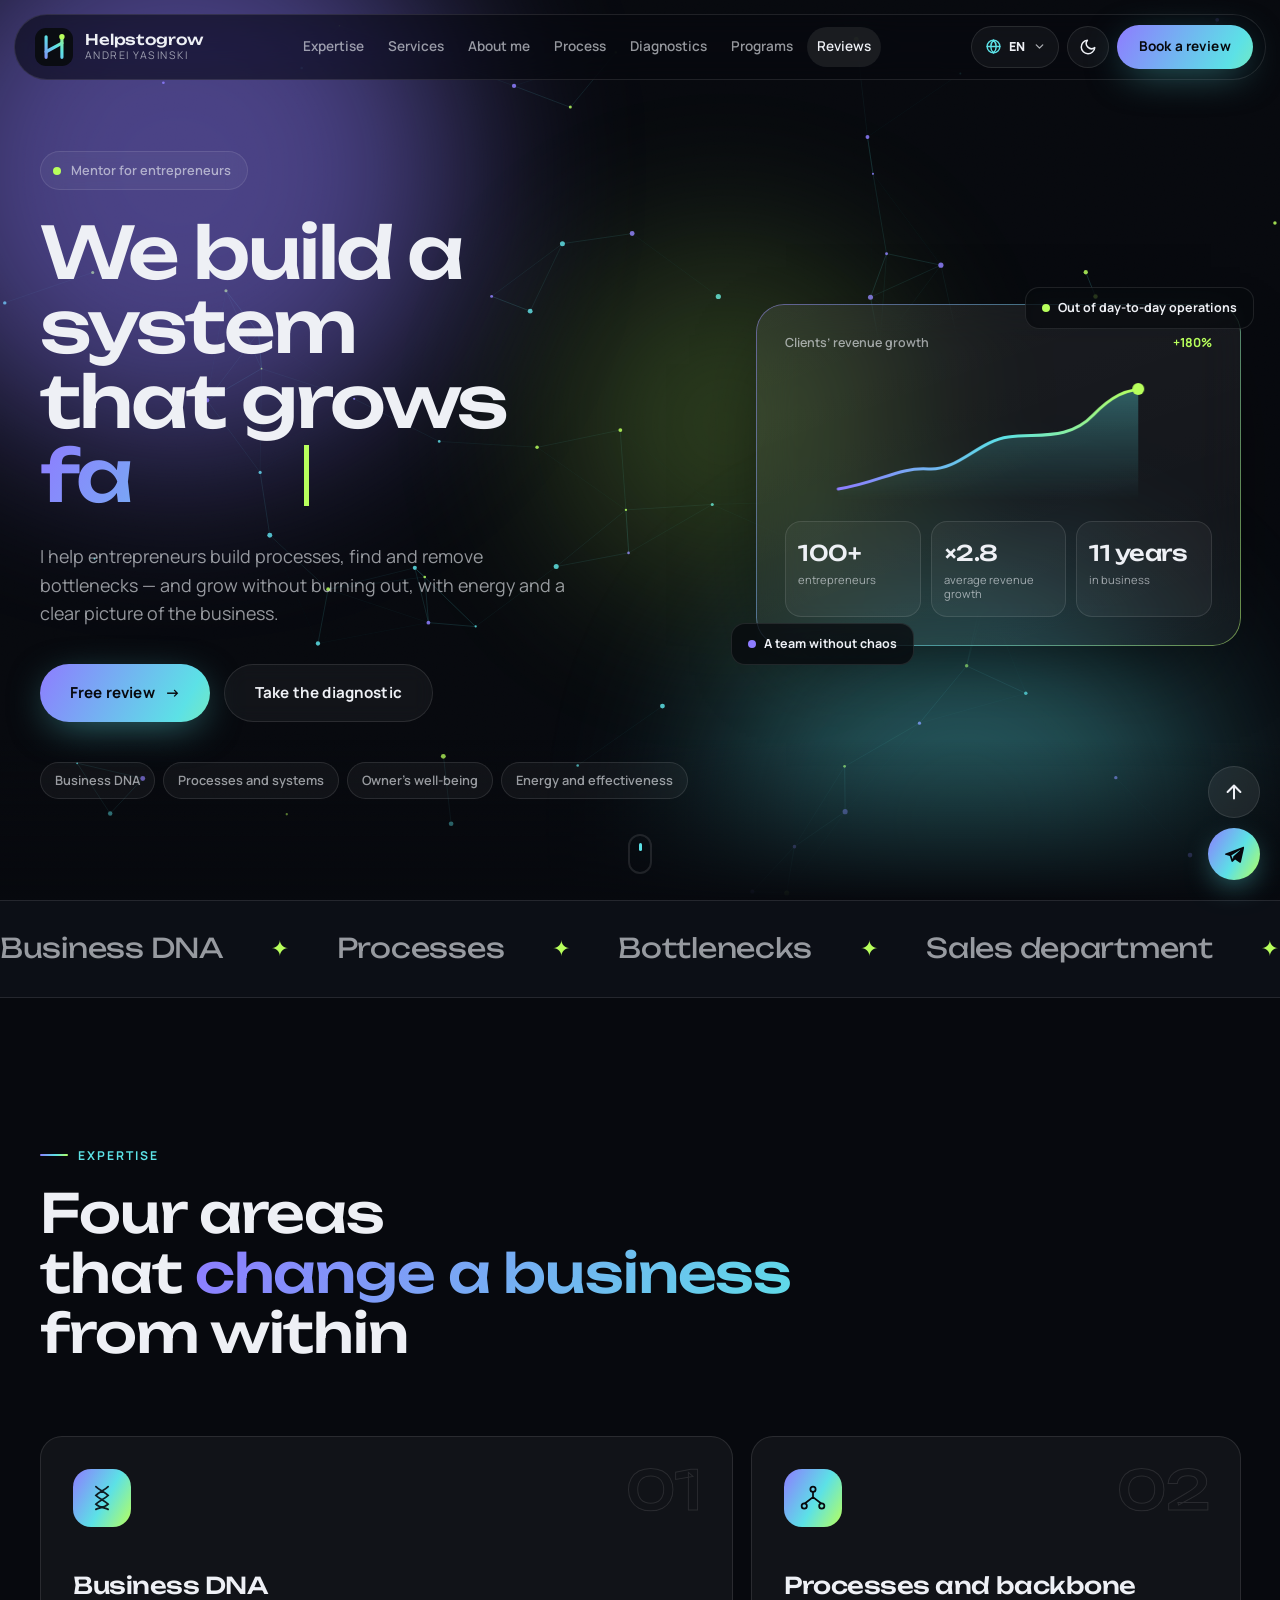
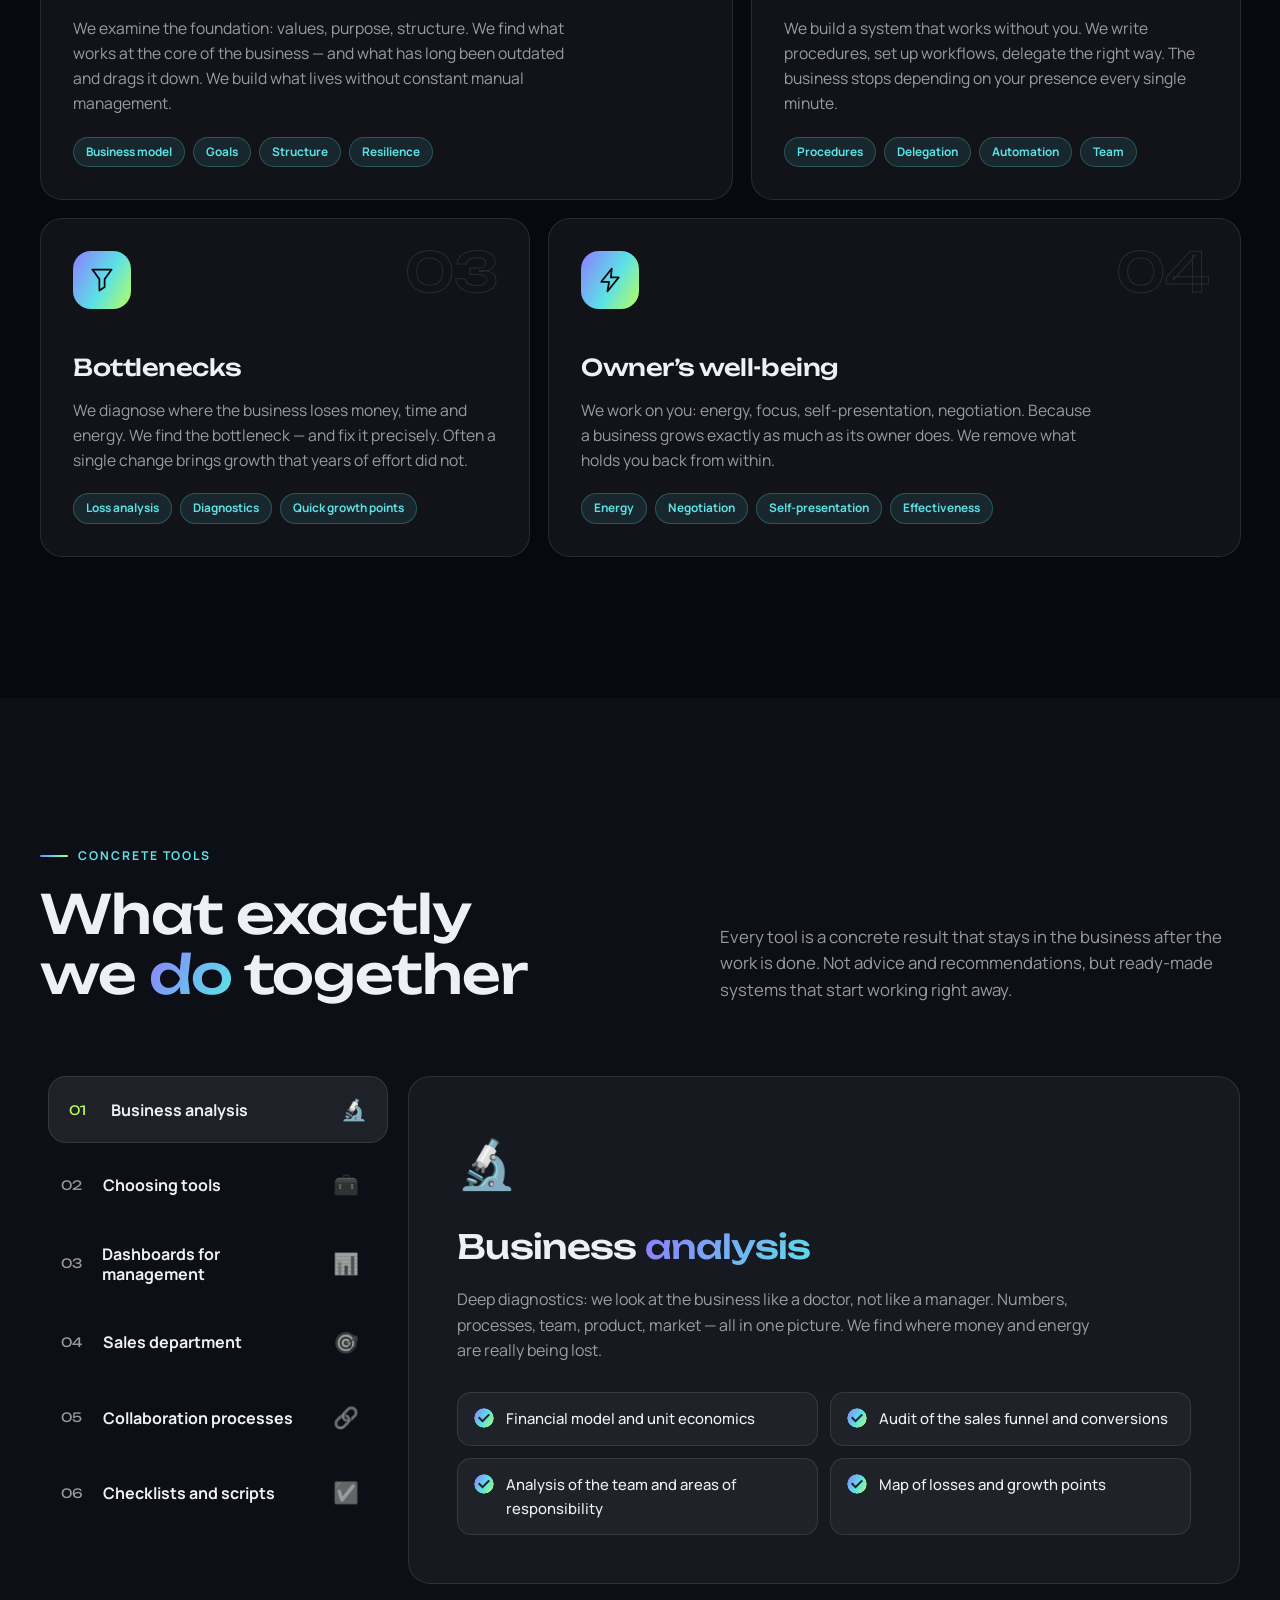
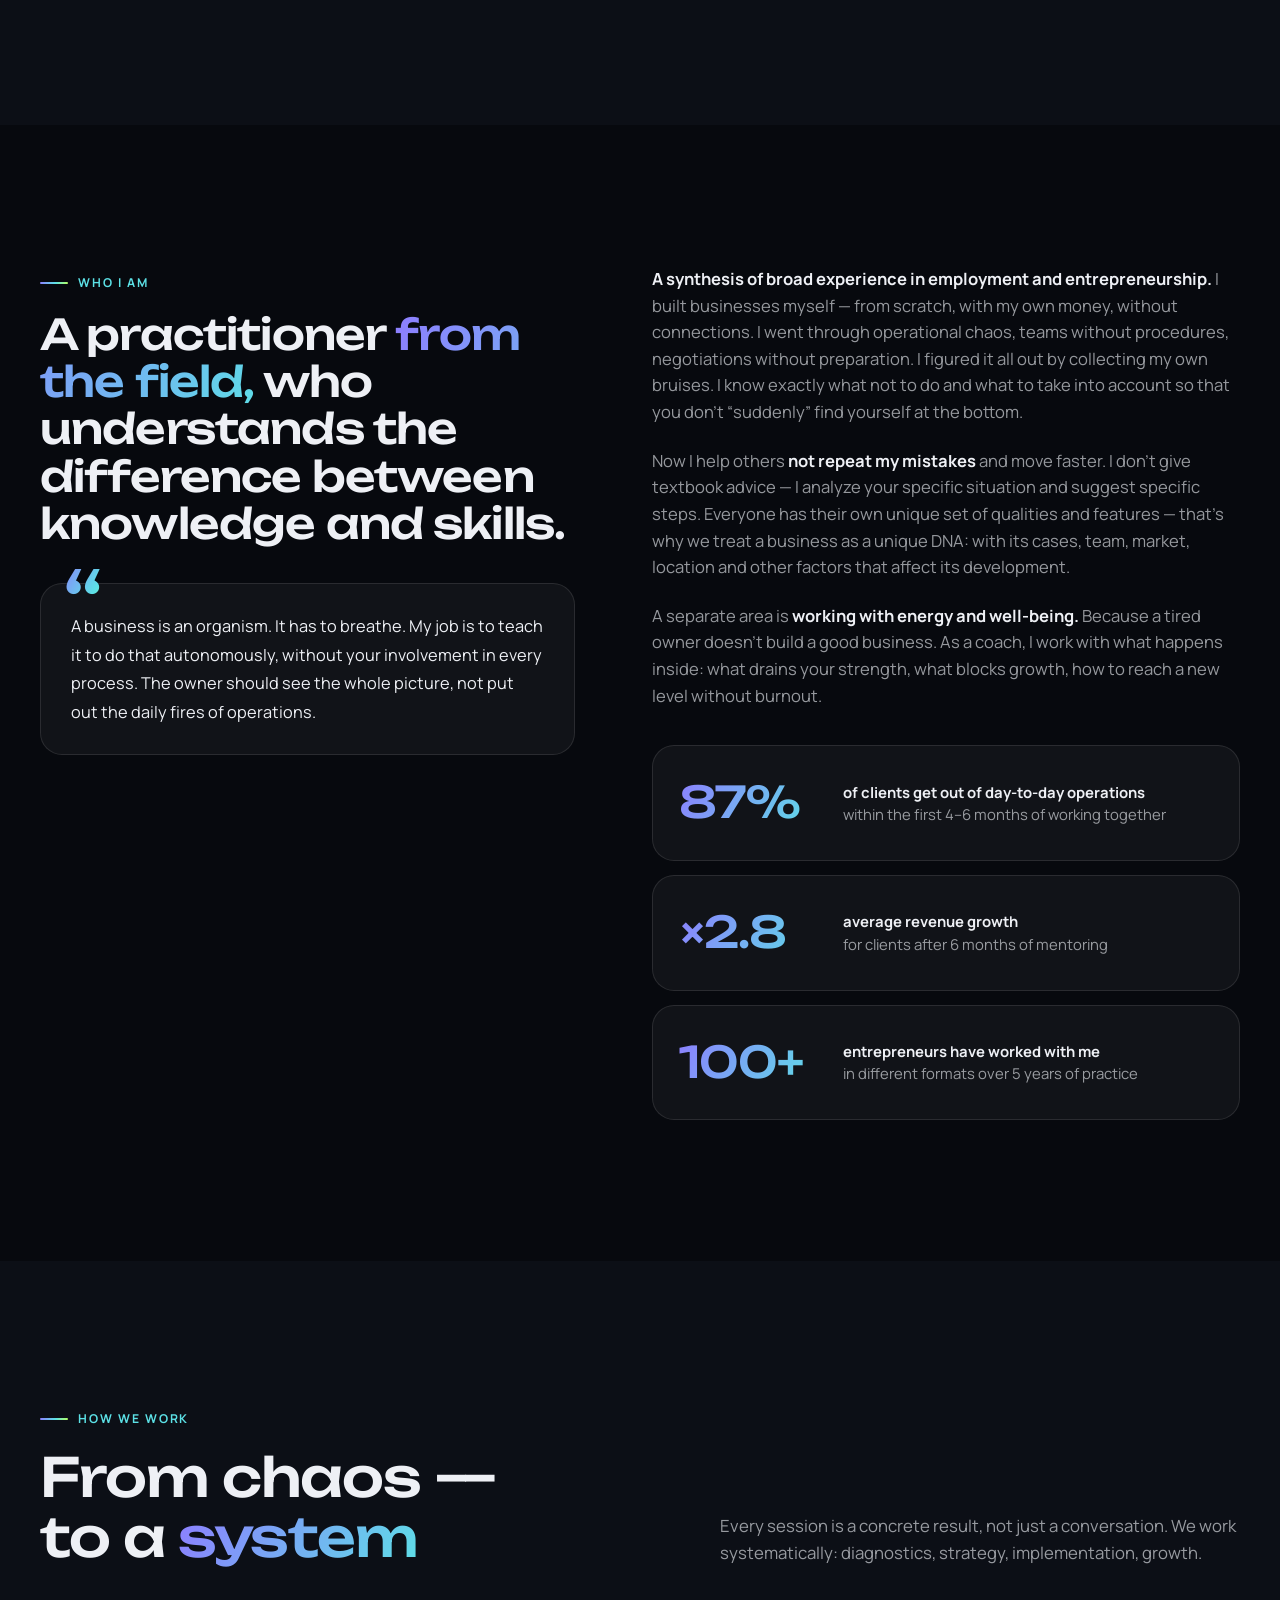
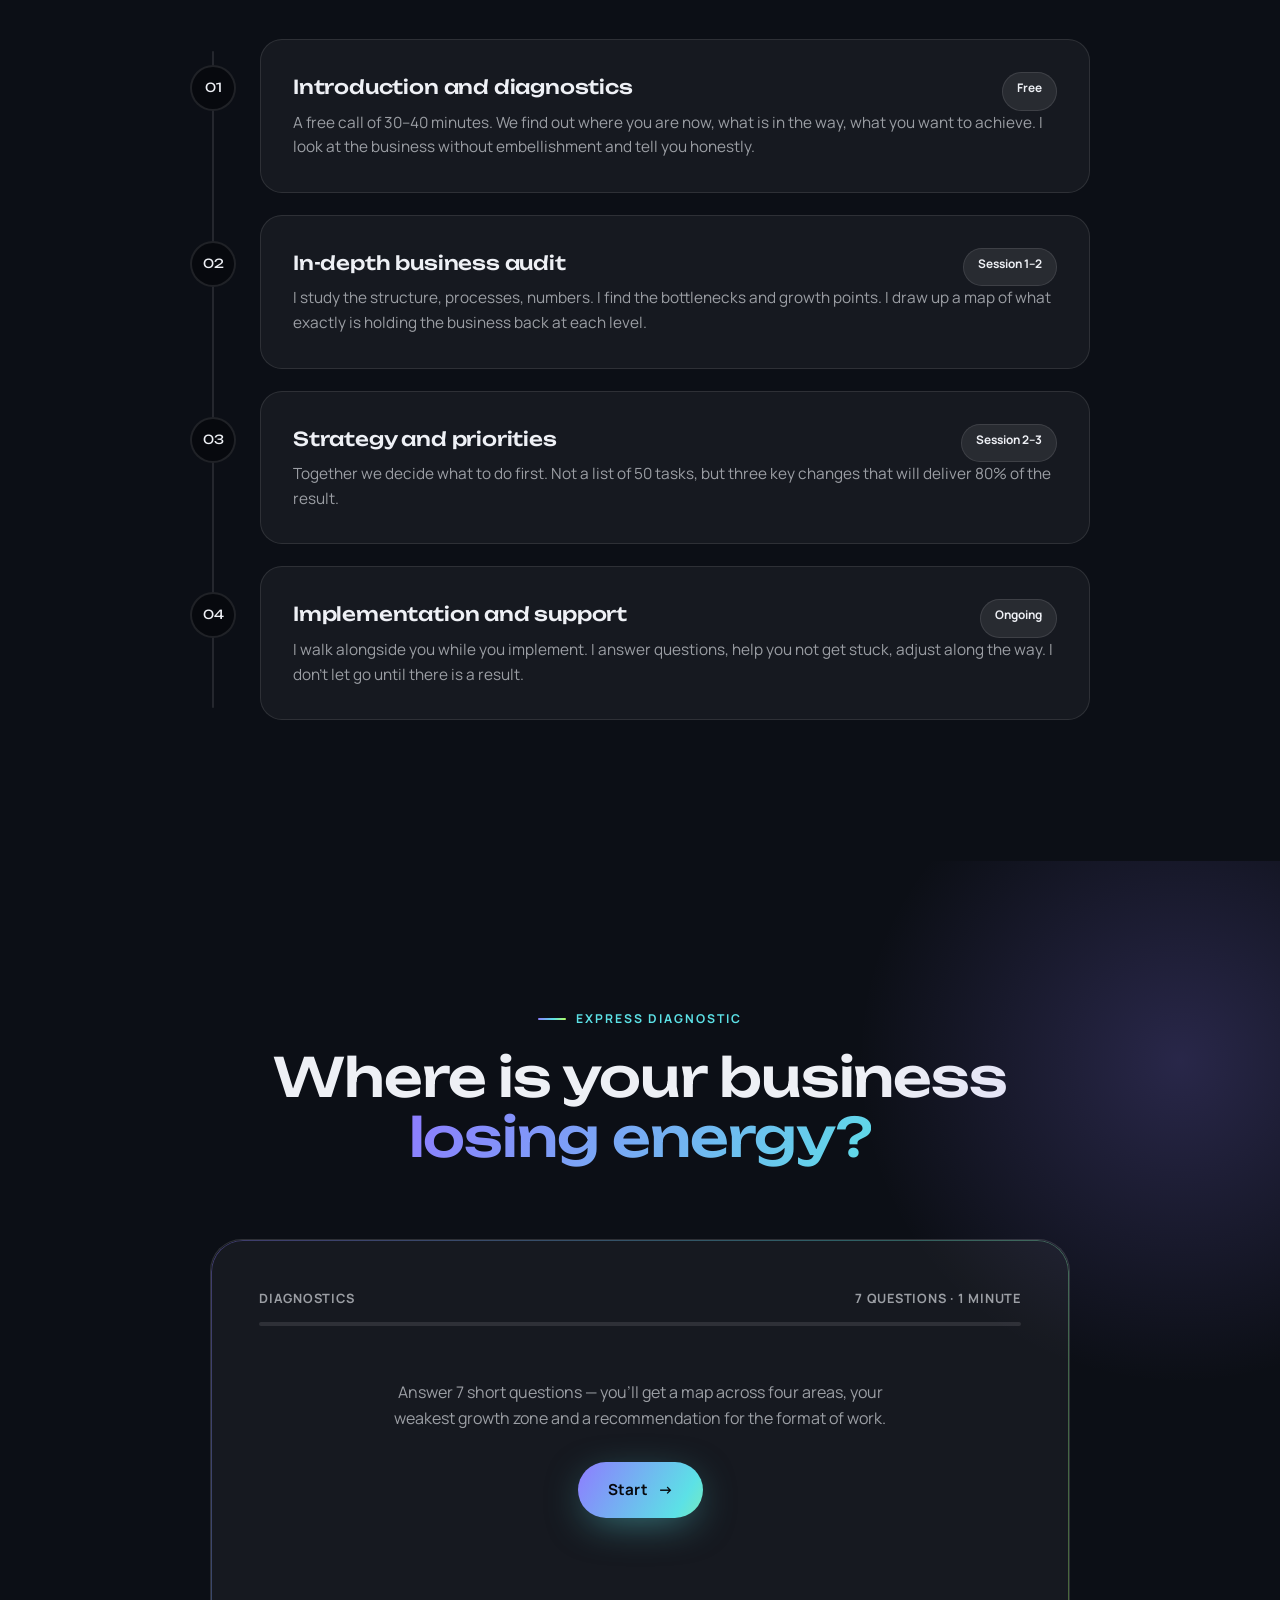
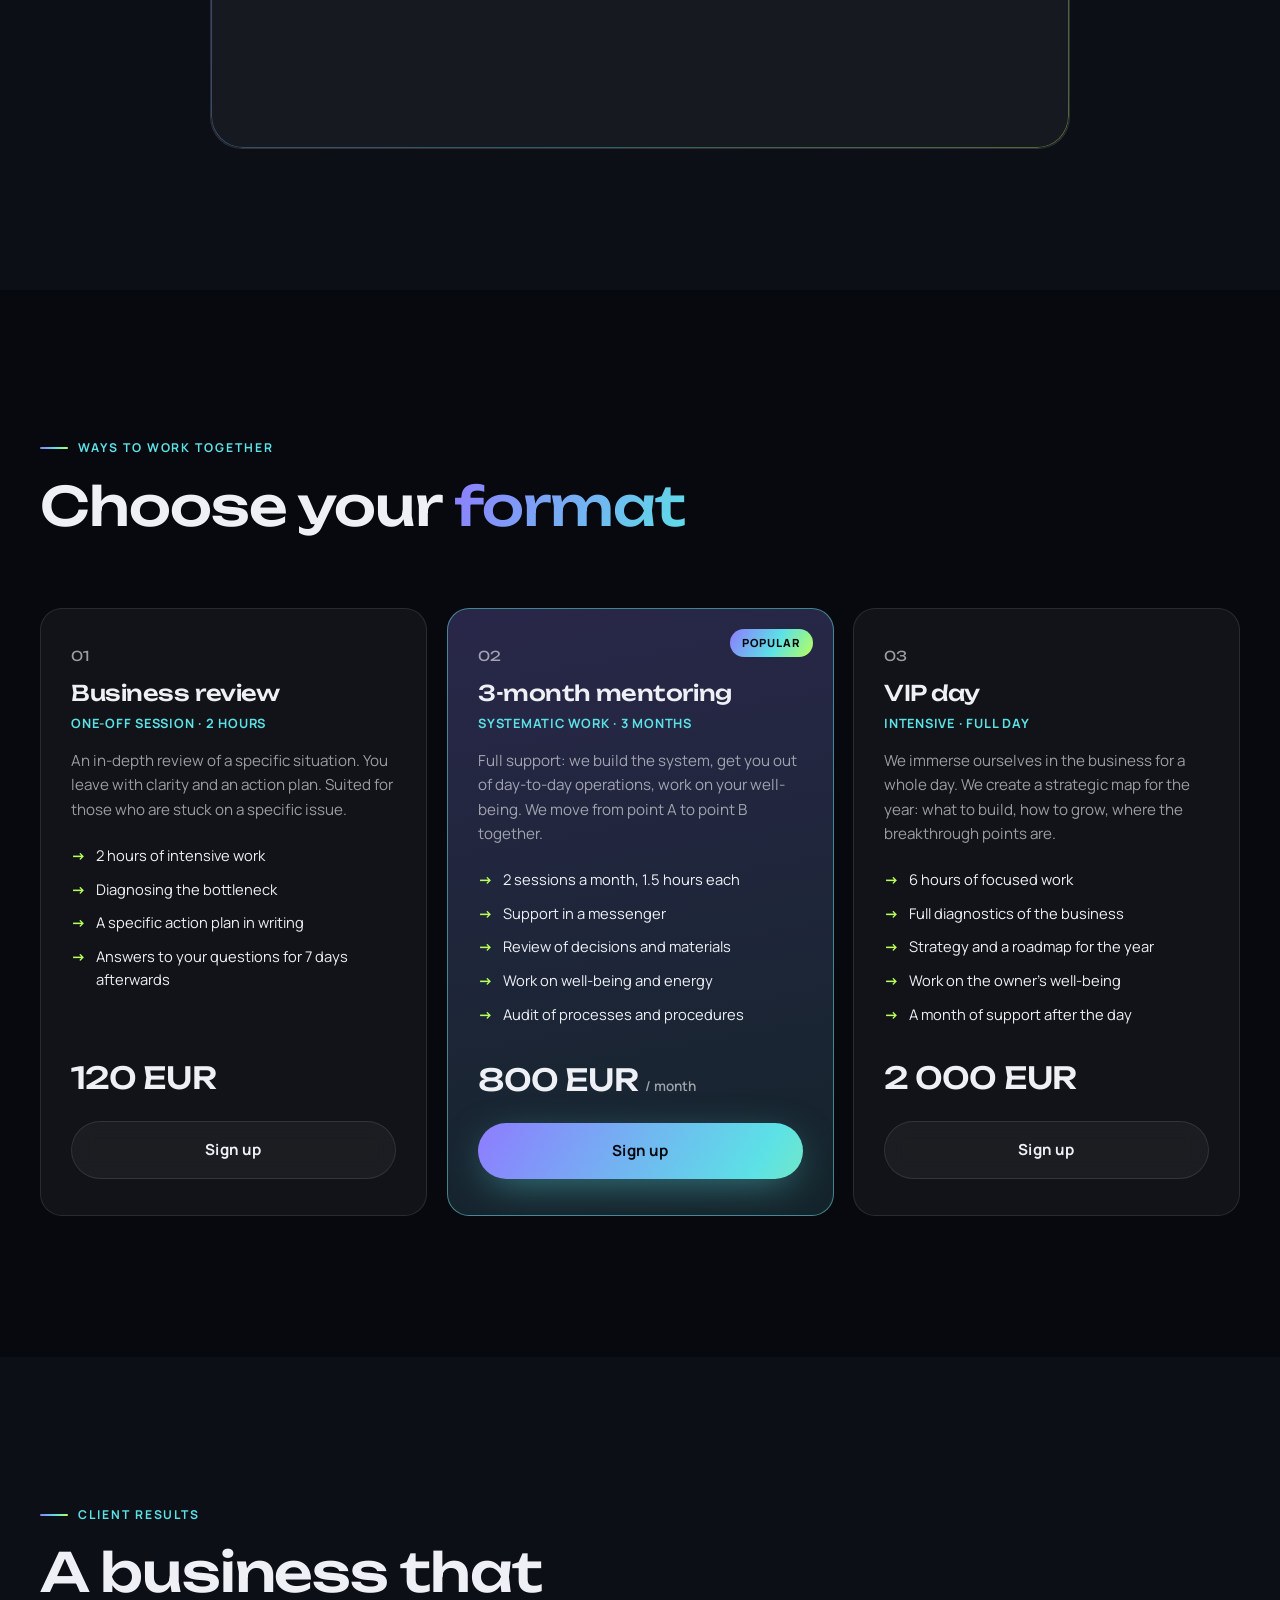
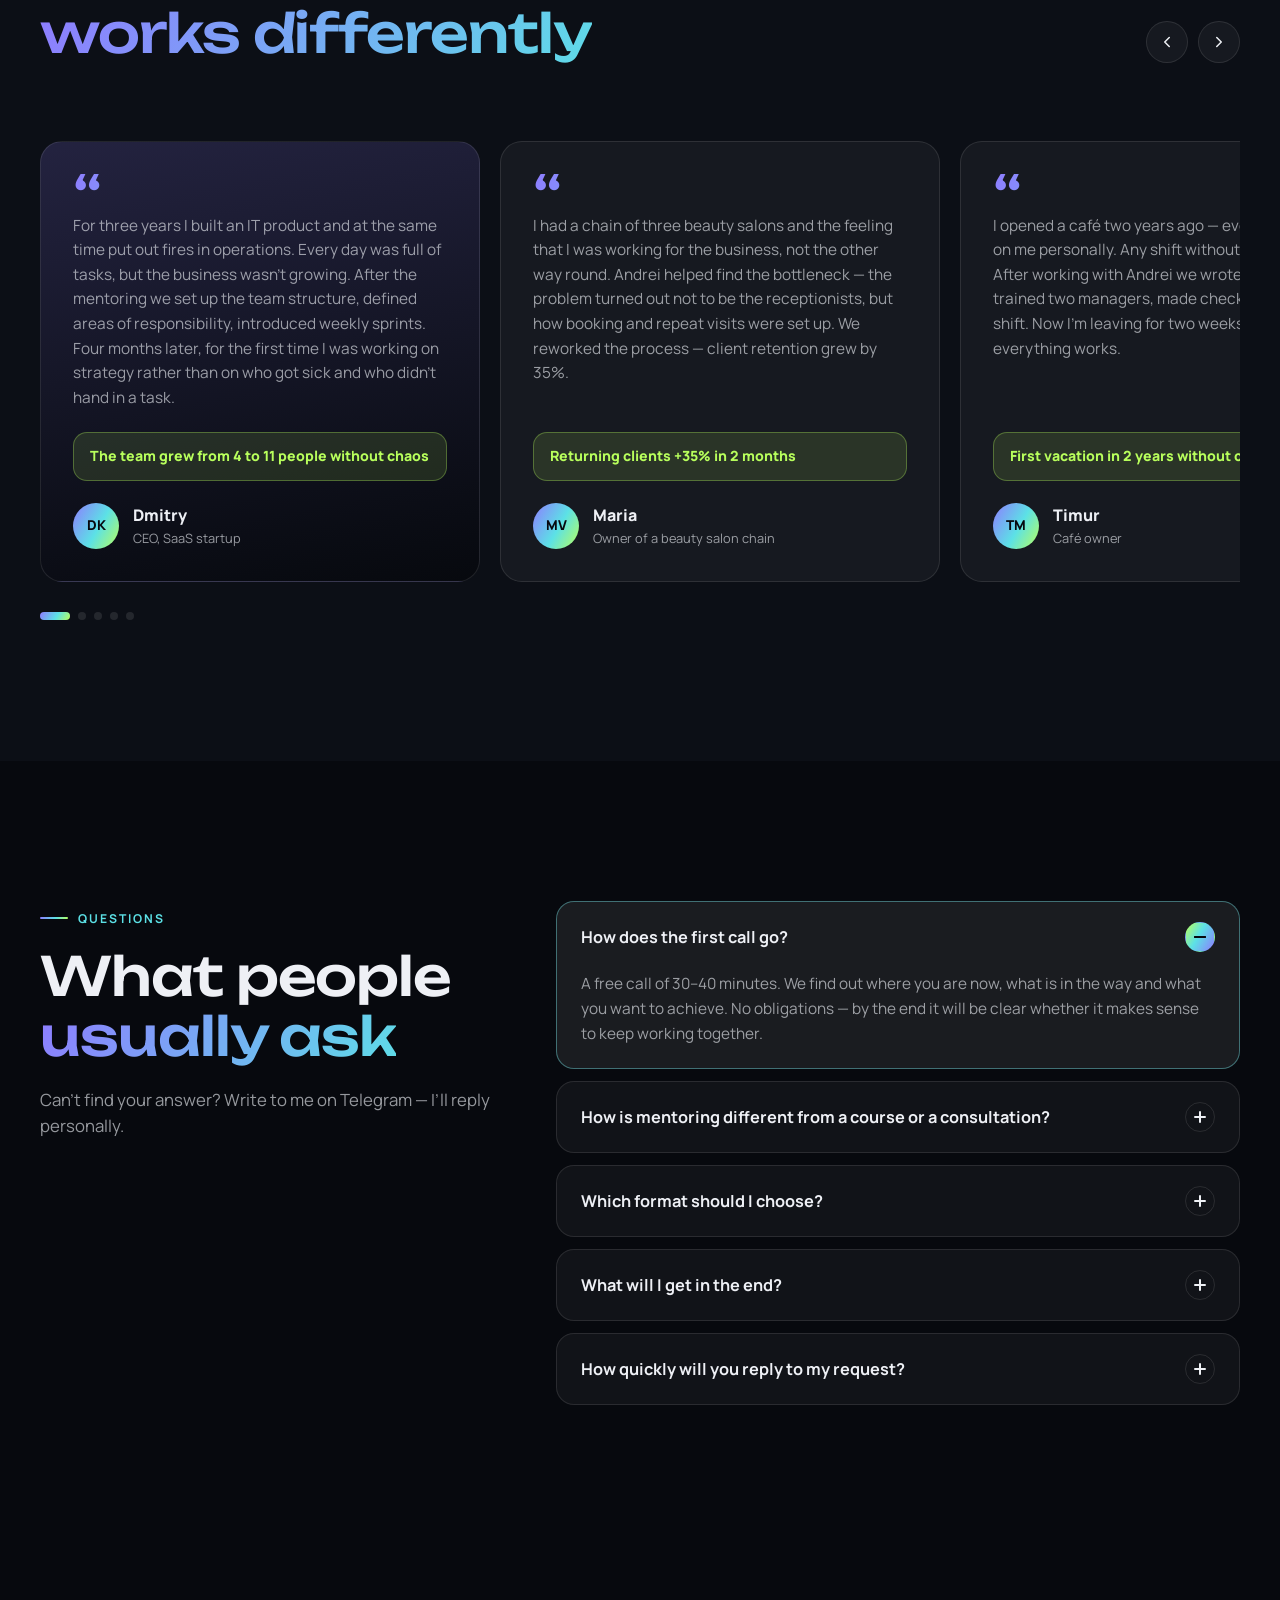
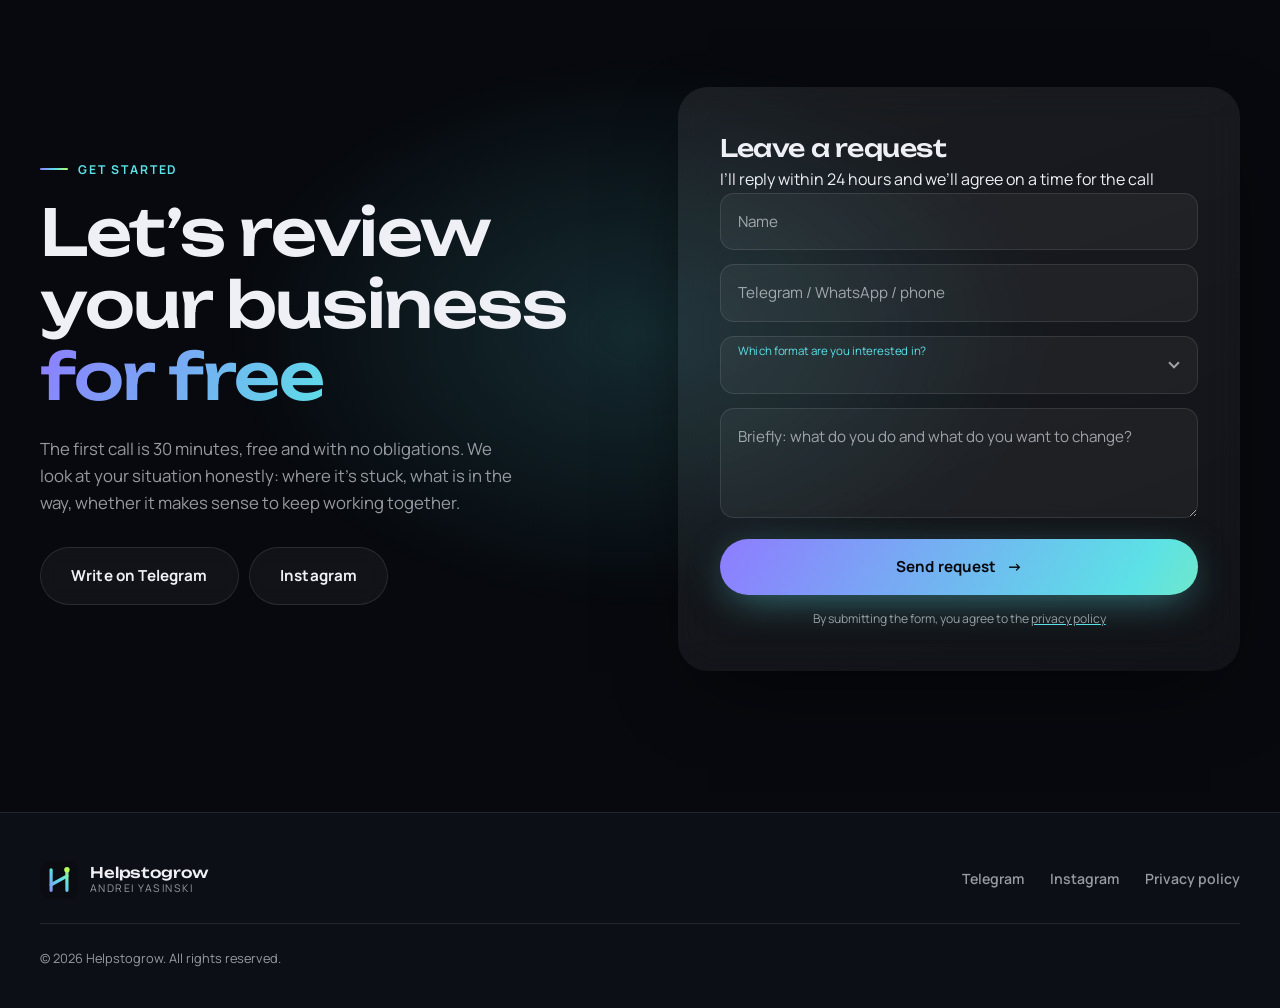
==== commit 74e74daf: "Add English and German languages to the language switcher - assets/i18n.js: en + de dictionaries (pa" ====
--- a/index.html
+++ b/index.html
@@ -96,6 +96,8 @@
         <li role="option" tabindex="-1" data-lang="ru" aria-selected="true"><span class="lc">RU</span><span class="ln">Русский</span><svg class="ck" viewBox="0 0 24 24" fill="none" stroke="currentColor" stroke-width="2.6" stroke-linecap="round" stroke-linejoin="round" aria-hidden="true"><path d="M5 12.5l4.5 4.5L19 7.5"/></svg></li>
         <li role="option" tabindex="-1" data-lang="uk" aria-selected="false"><span class="lc">UA</span><span class="ln">Українська</span><svg class="ck" viewBox="0 0 24 24" fill="none" stroke="currentColor" stroke-width="2.6" stroke-linecap="round" stroke-linejoin="round" aria-hidden="true"><path d="M5 12.5l4.5 4.5L19 7.5"/></svg></li>
         <li role="option" tabindex="-1" data-lang="pl" aria-selected="false"><span class="lc">PL</span><span class="ln">Polski</span><svg class="ck" viewBox="0 0 24 24" fill="none" stroke="currentColor" stroke-width="2.6" stroke-linecap="round" stroke-linejoin="round" aria-hidden="true"><path d="M5 12.5l4.5 4.5L19 7.5"/></svg></li>
+        <li role="option" tabindex="-1" data-lang="en" aria-selected="false"><span class="lc">EN</span><span class="ln">English</span><svg class="ck" viewBox="0 0 24 24" fill="none" stroke="currentColor" stroke-width="2.6" stroke-linecap="round" stroke-linejoin="round" aria-hidden="true"><path d="M5 12.5l4.5 4.5L19 7.5"/></svg></li>
+        <li role="option" tabindex="-1" data-lang="de" aria-selected="false"><span class="lc">DE</span><span class="ln">Deutsch</span><svg class="ck" viewBox="0 0 24 24" fill="none" stroke="currentColor" stroke-width="2.6" stroke-linecap="round" stroke-linejoin="round" aria-hidden="true"><path d="M5 12.5l4.5 4.5L19 7.5"/></svg></li>
       </ul>
     </div>
     <button class="icon-btn kbd-btn" id="palBtn" aria-label="Быстрая навигация"><span data-i18n="n009">Поиск</span><kbd>Ctrl K</kbd></button>
--- a/assets/style.css
+++ b/assets/style.css
@@ -92,7 +92,8 @@
 .lead { color: var(--muted); font-size: 1.05rem; max-width: 520px; }
 .sec-head { display: flex; justify-content: space-between; align-items: end; gap: 40px; margin-bottom: clamp(40px, 6vw, 72px); flex-wrap: wrap; }
 
-h1, h2, h3, h4 { overflow-wrap: break-word; }   /* a very long word wraps instead of being clipped */
+h1, h2, h3, h4 { overflow-wrap: anywhere; }   /* a very long word wraps instead of being clipped (also shrinks min-content) */
+.tabs > *, .programs-grid > *, .about-grid > *, .faq-grid > *, .cta-grid > *, .result > * { min-width: 0; }
 
 /* ───── Buttons ───── */
 .btn {
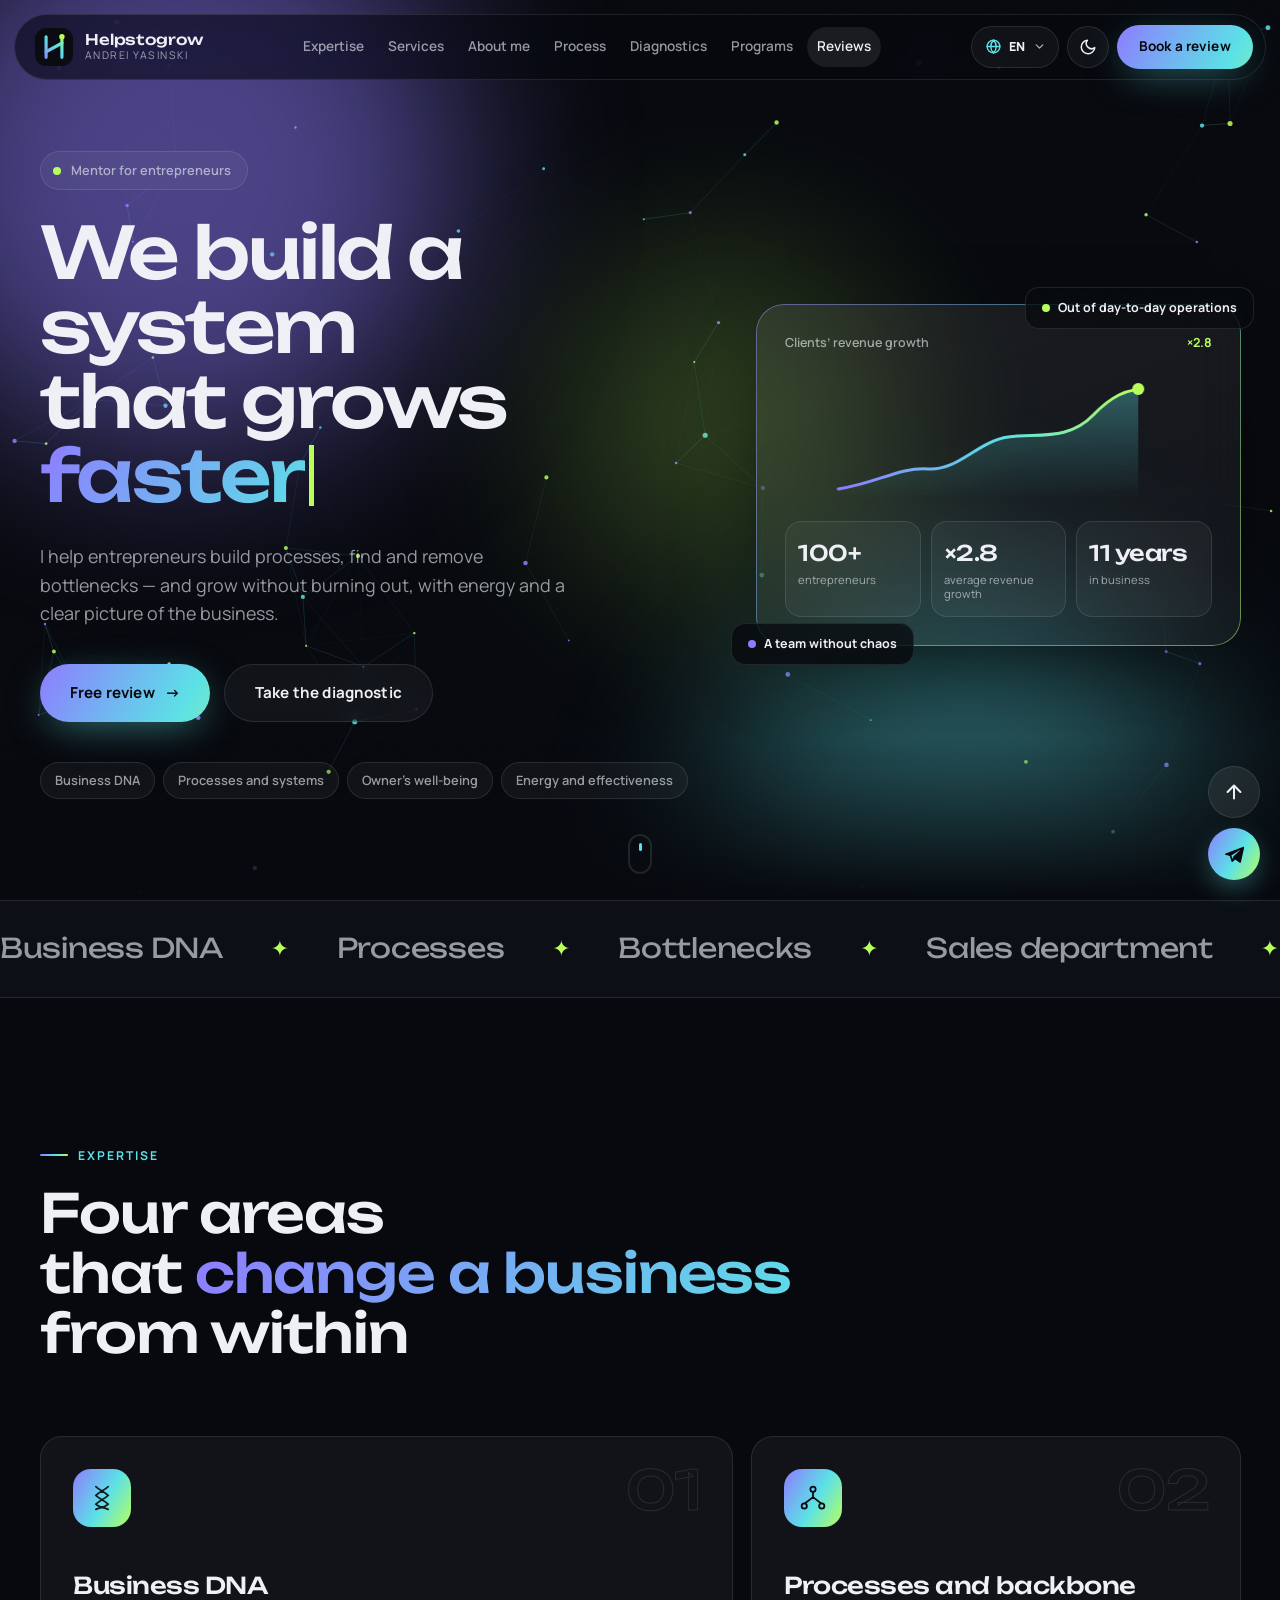
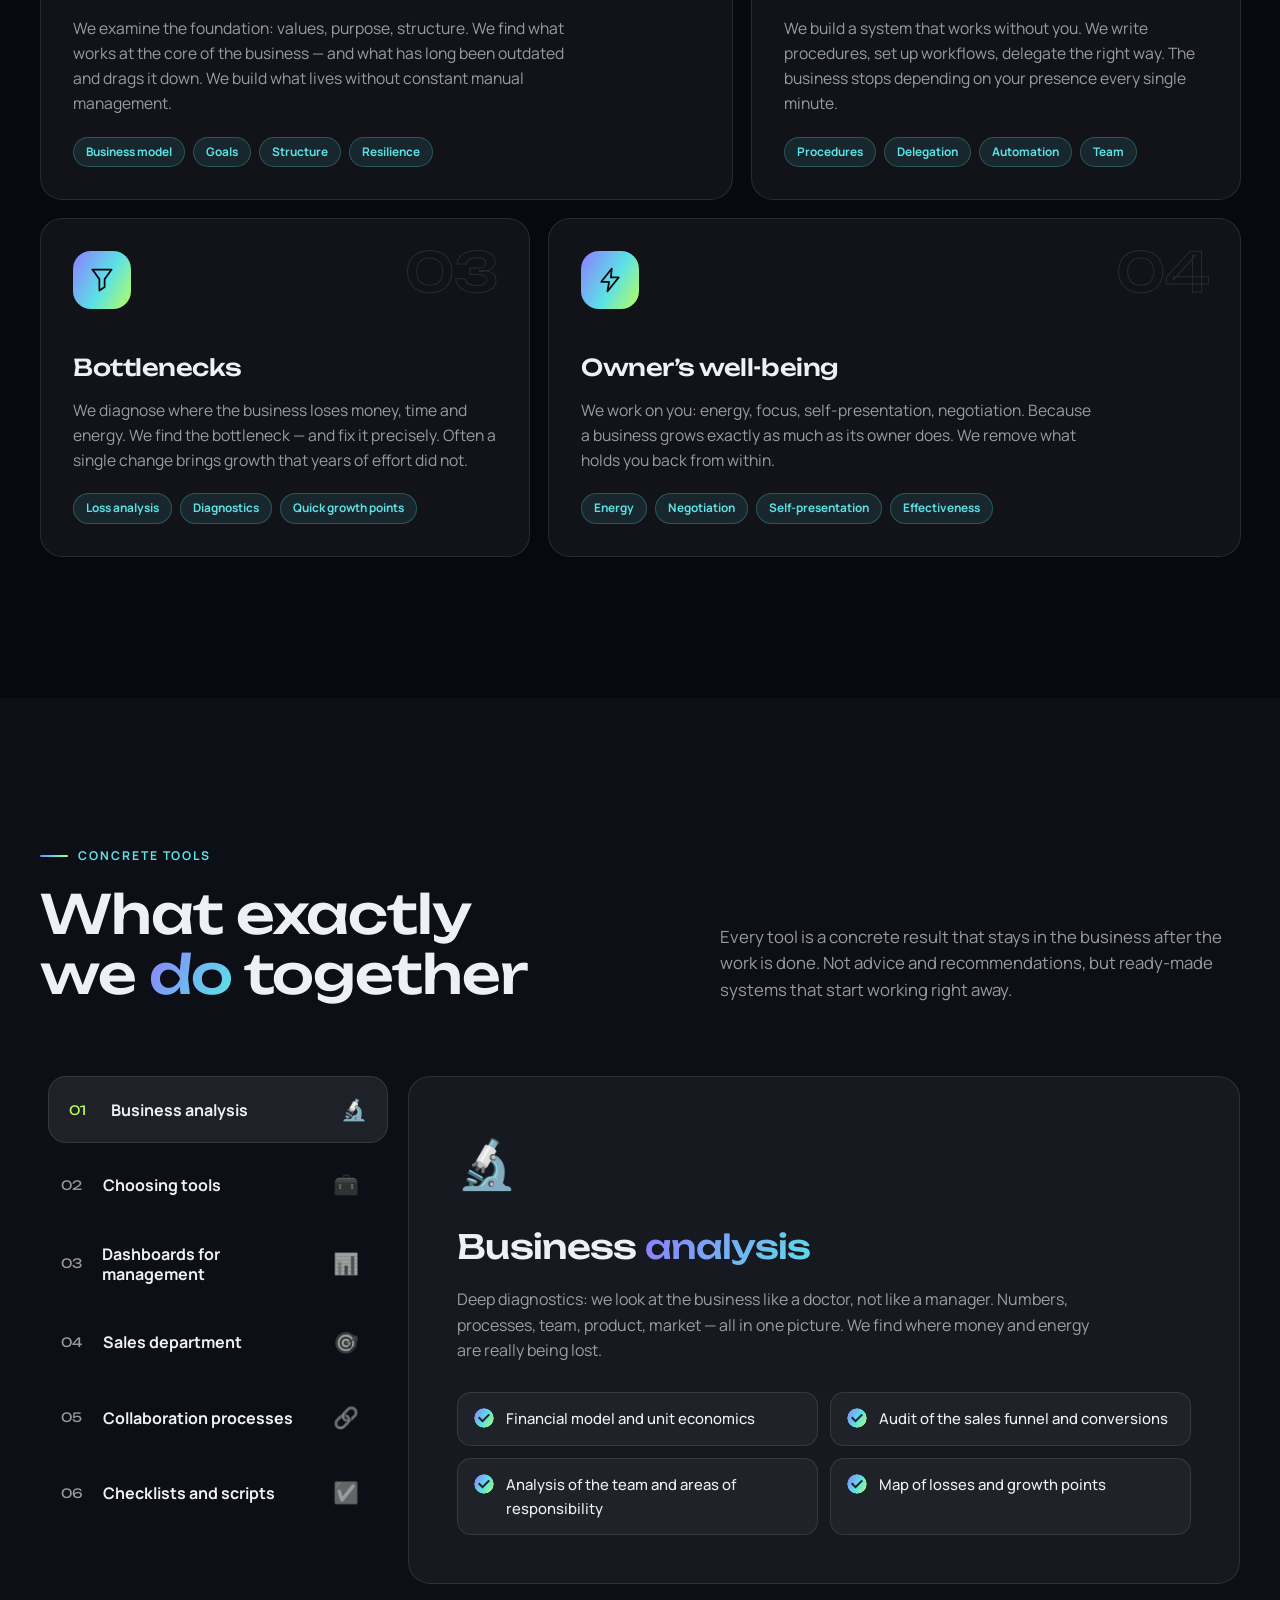
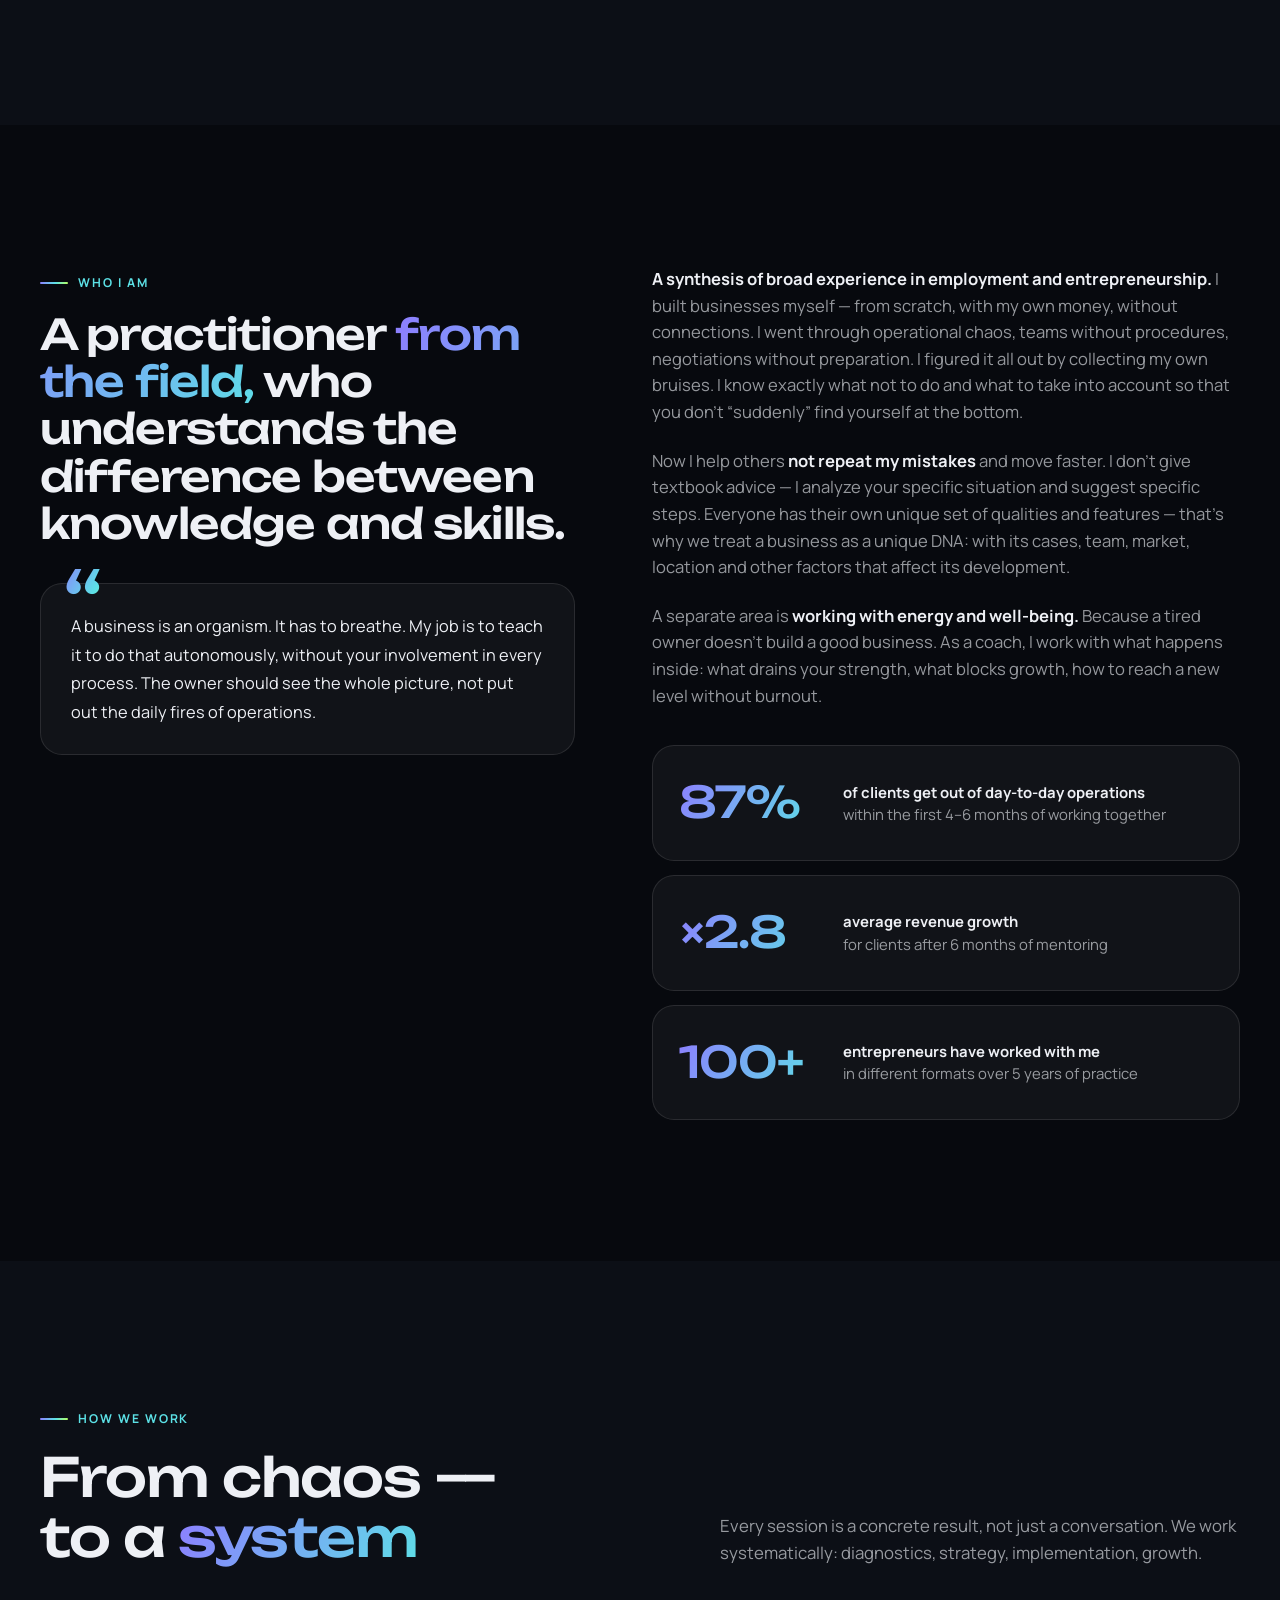
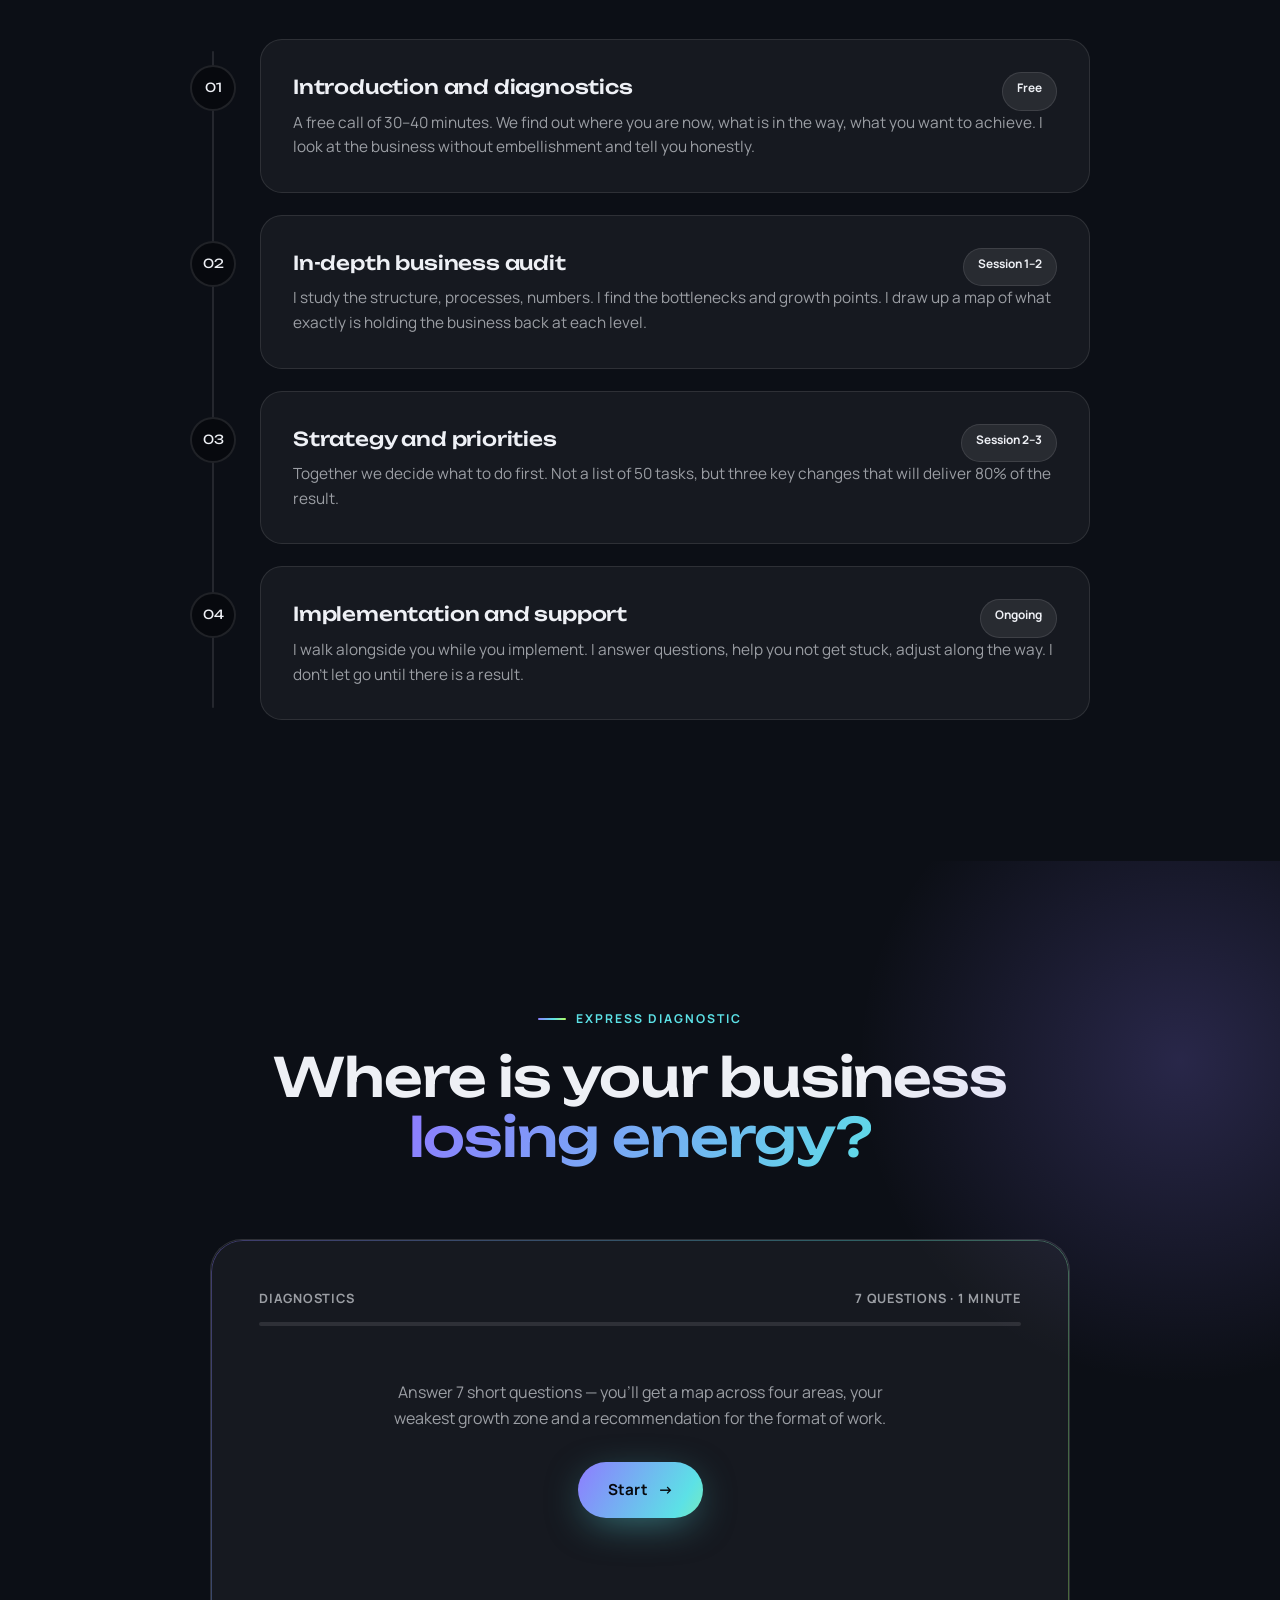
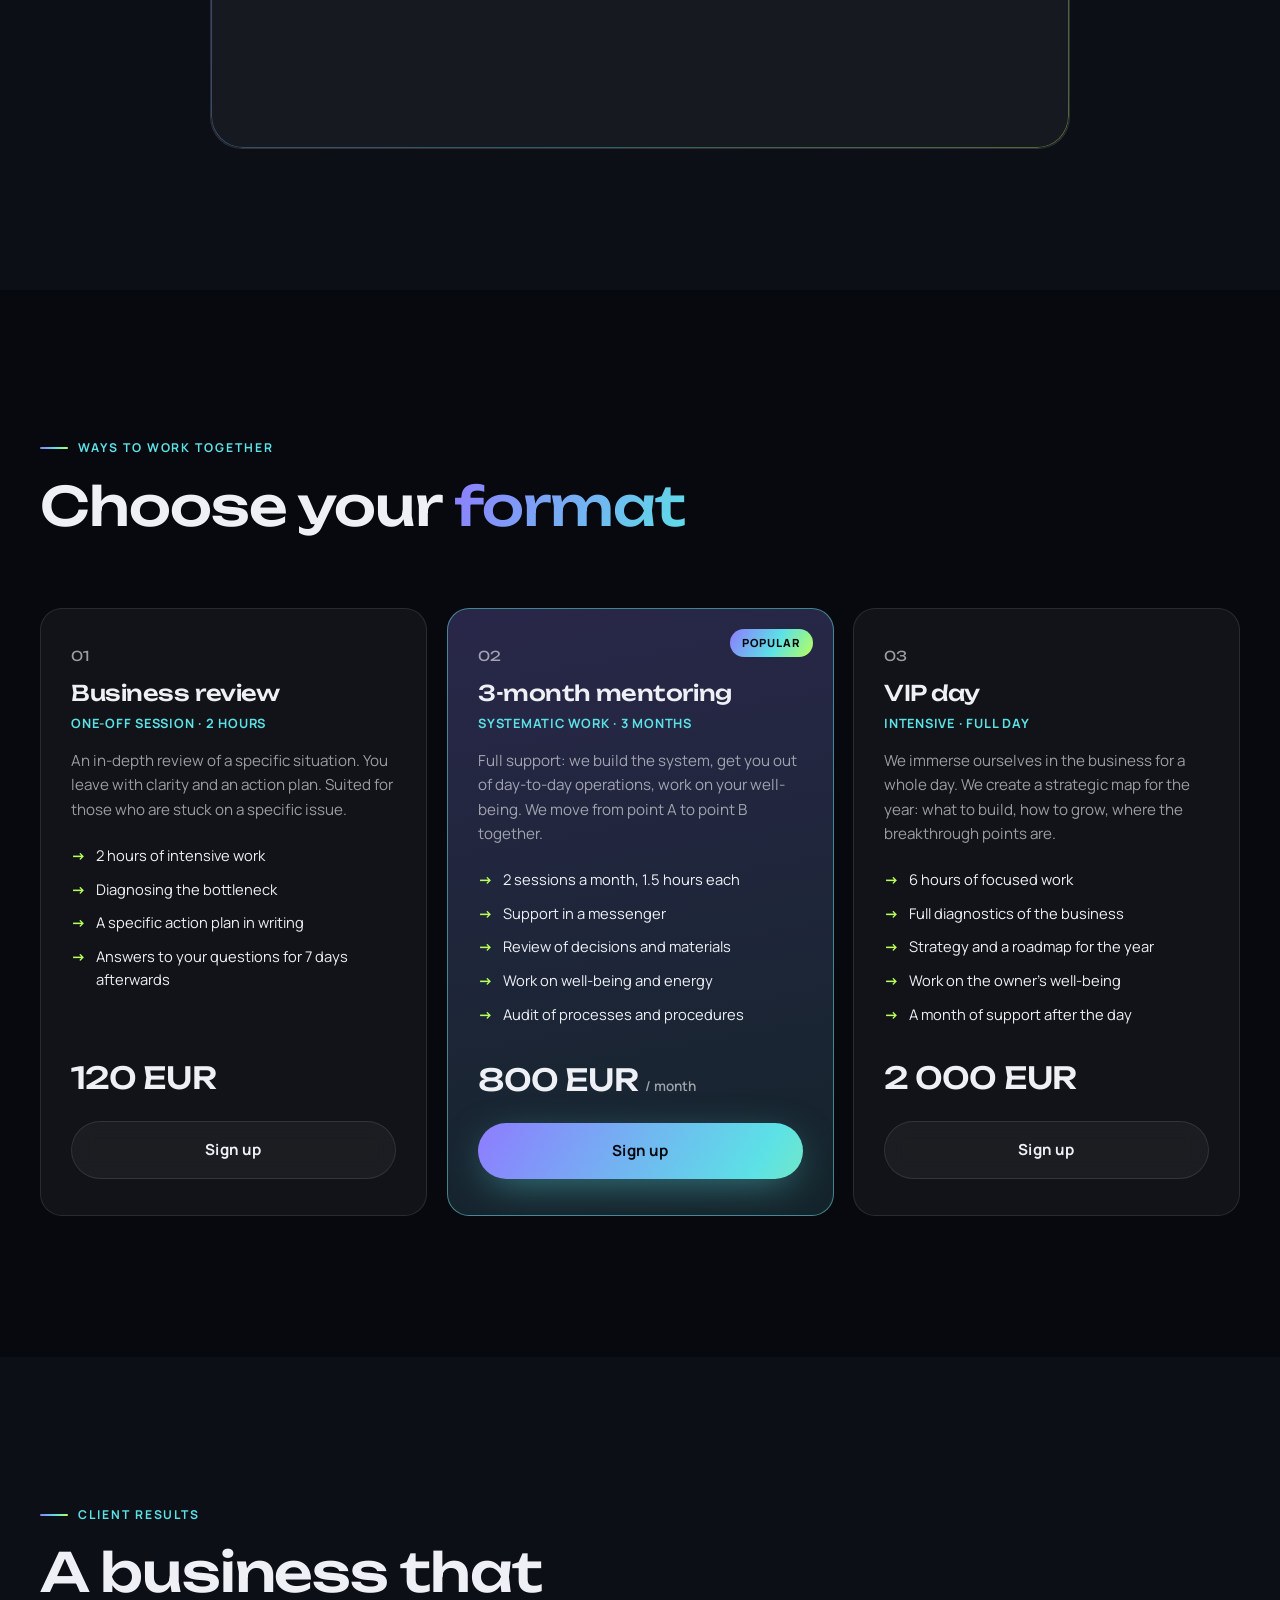
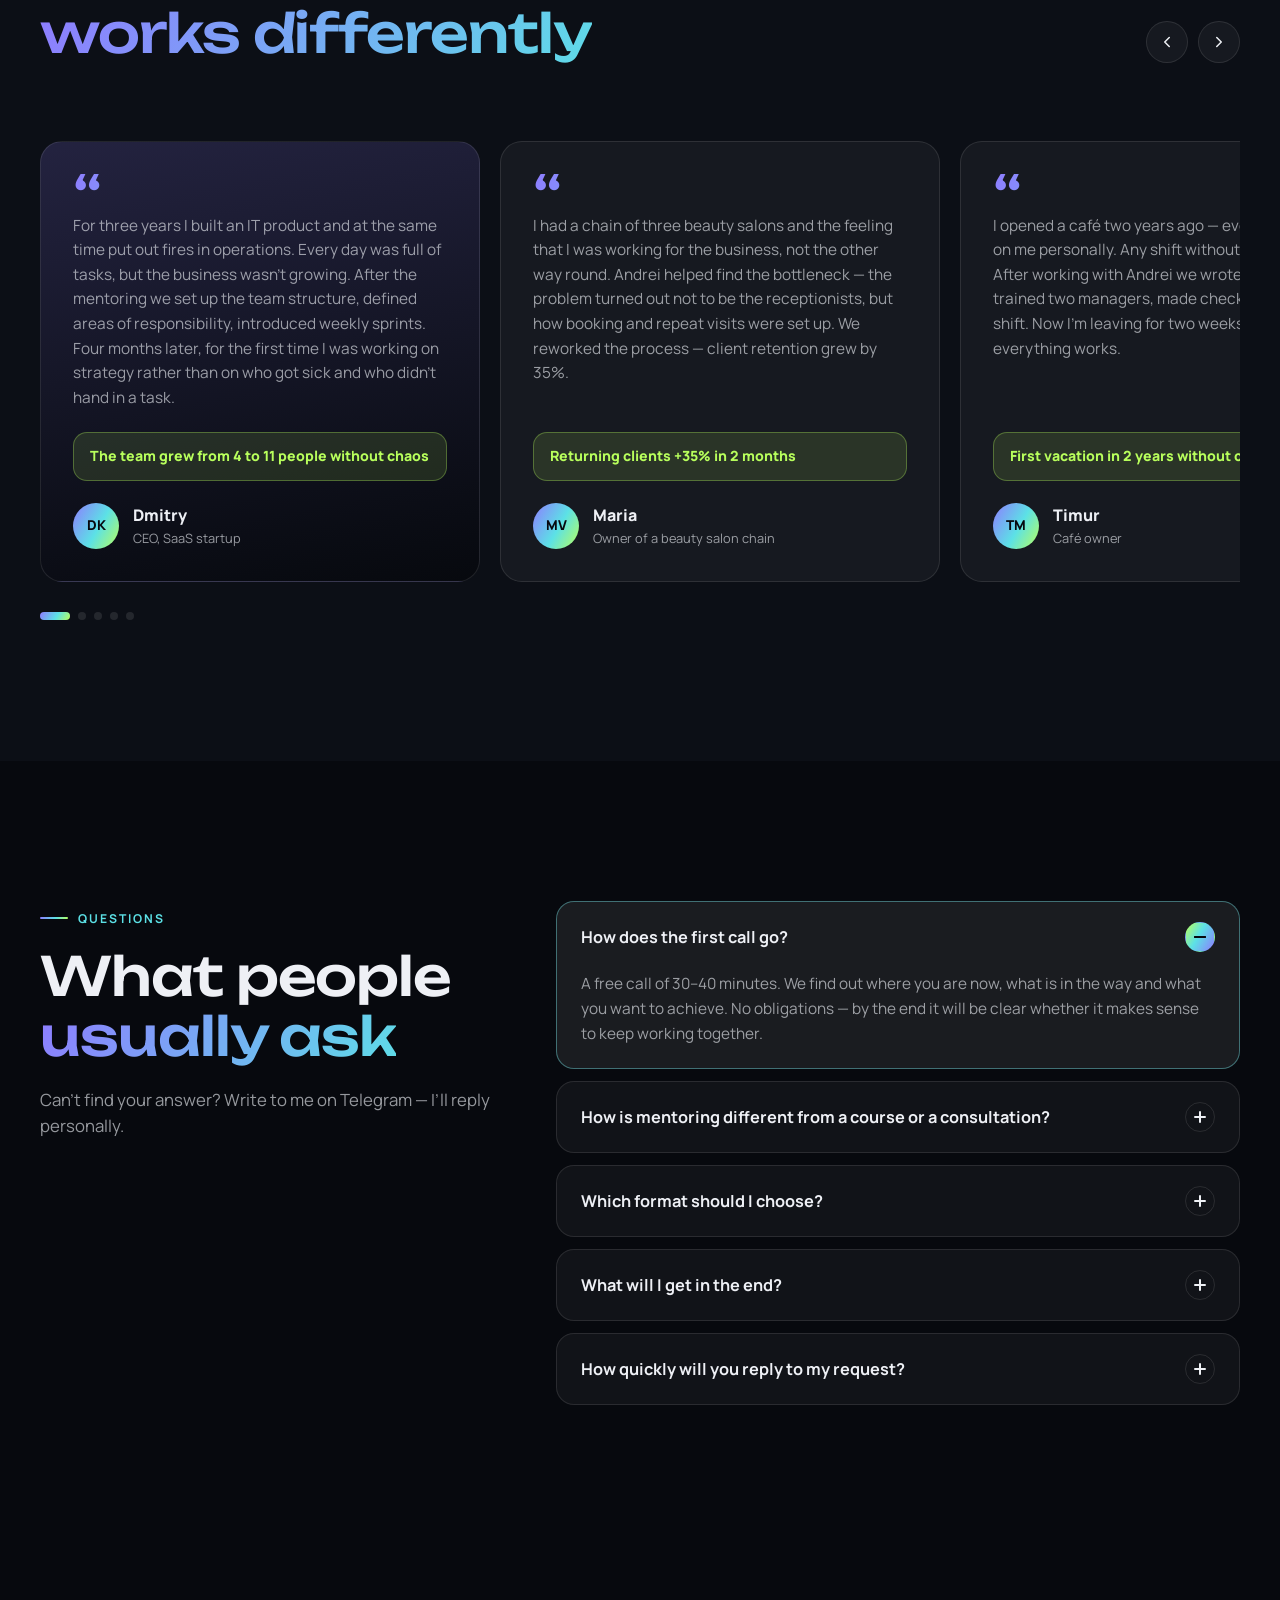
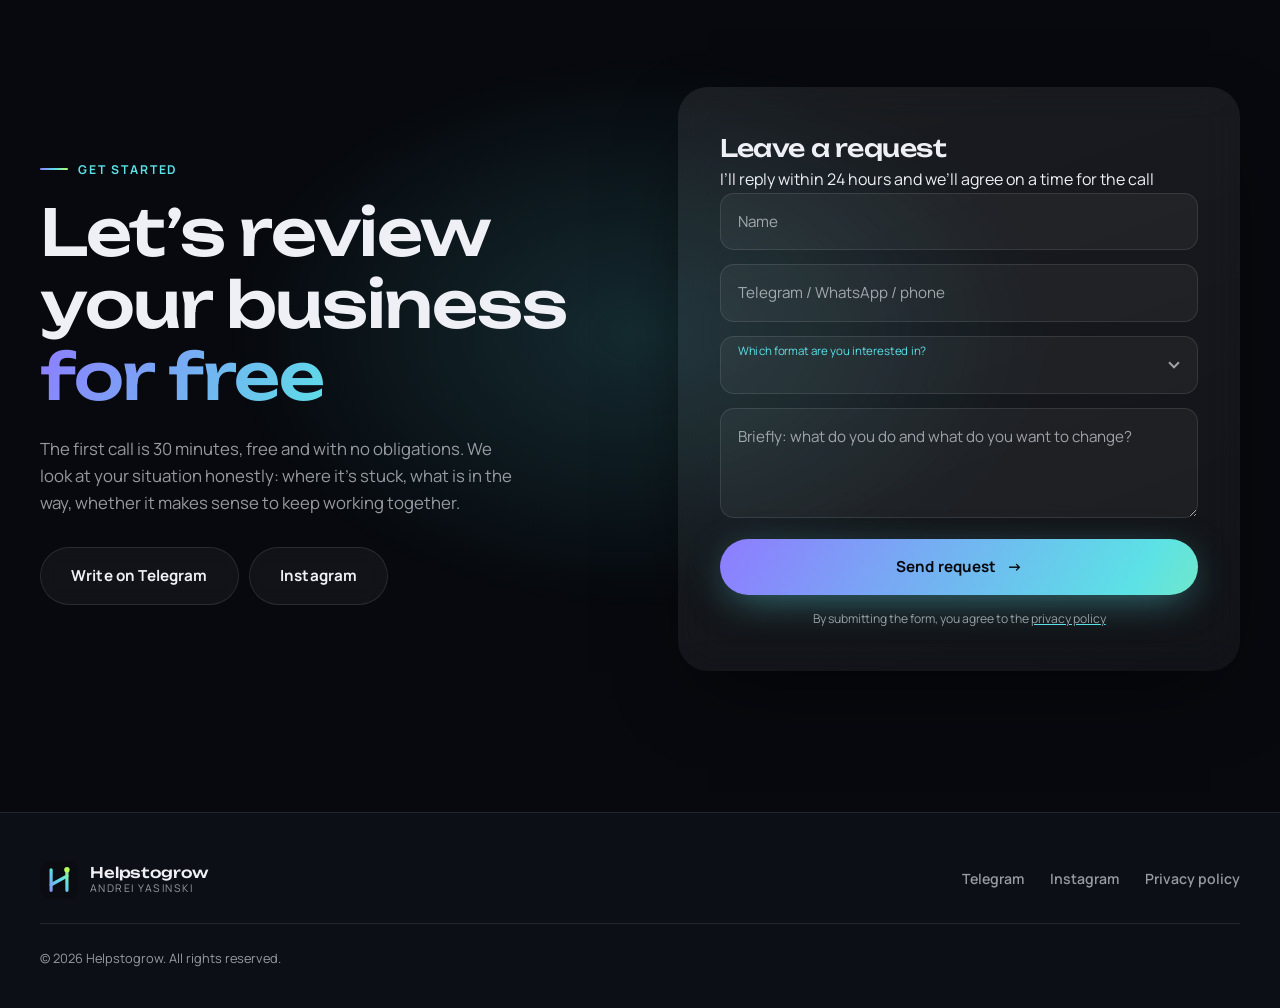
==== commit d6872dd7: "Resolve open review points: unify hero figure, remove obsolete page - Hero card: replace the unsubst" ====
--- a/index.html
+++ b/index.html
@@ -155,7 +155,7 @@
     <div class="hero-card tilt" data-tilt>
       <span class="float-tag t1" data-i18n="n027" data-i18n-html><i></i> Выход из операционки</span>
       <span class="float-tag t2" data-i18n="n028" data-i18n-html><i></i> Команда без хаоса</span>
-      <div class="hc-top"><span data-i18n="n029">Рост выручки клиентов</span><b>+180%</b></div>
+      <div class="hc-top"><span data-i18n="n029">Рост выручки клиентов</span><b>×2.8</b></div>
       <svg class="spark" viewBox="0 0 320 130" fill="none" aria-hidden="true">
         <defs>
           <linearGradient id="sparkG" x1="0" y1="0" x2="1" y2="0"><stop offset="0" stop-color="#8E7CFF"/><stop offset=".55" stop-color="#5CE1E6"/><stop offset="1" stop-color="#B8FF5C"/></linearGradient>
